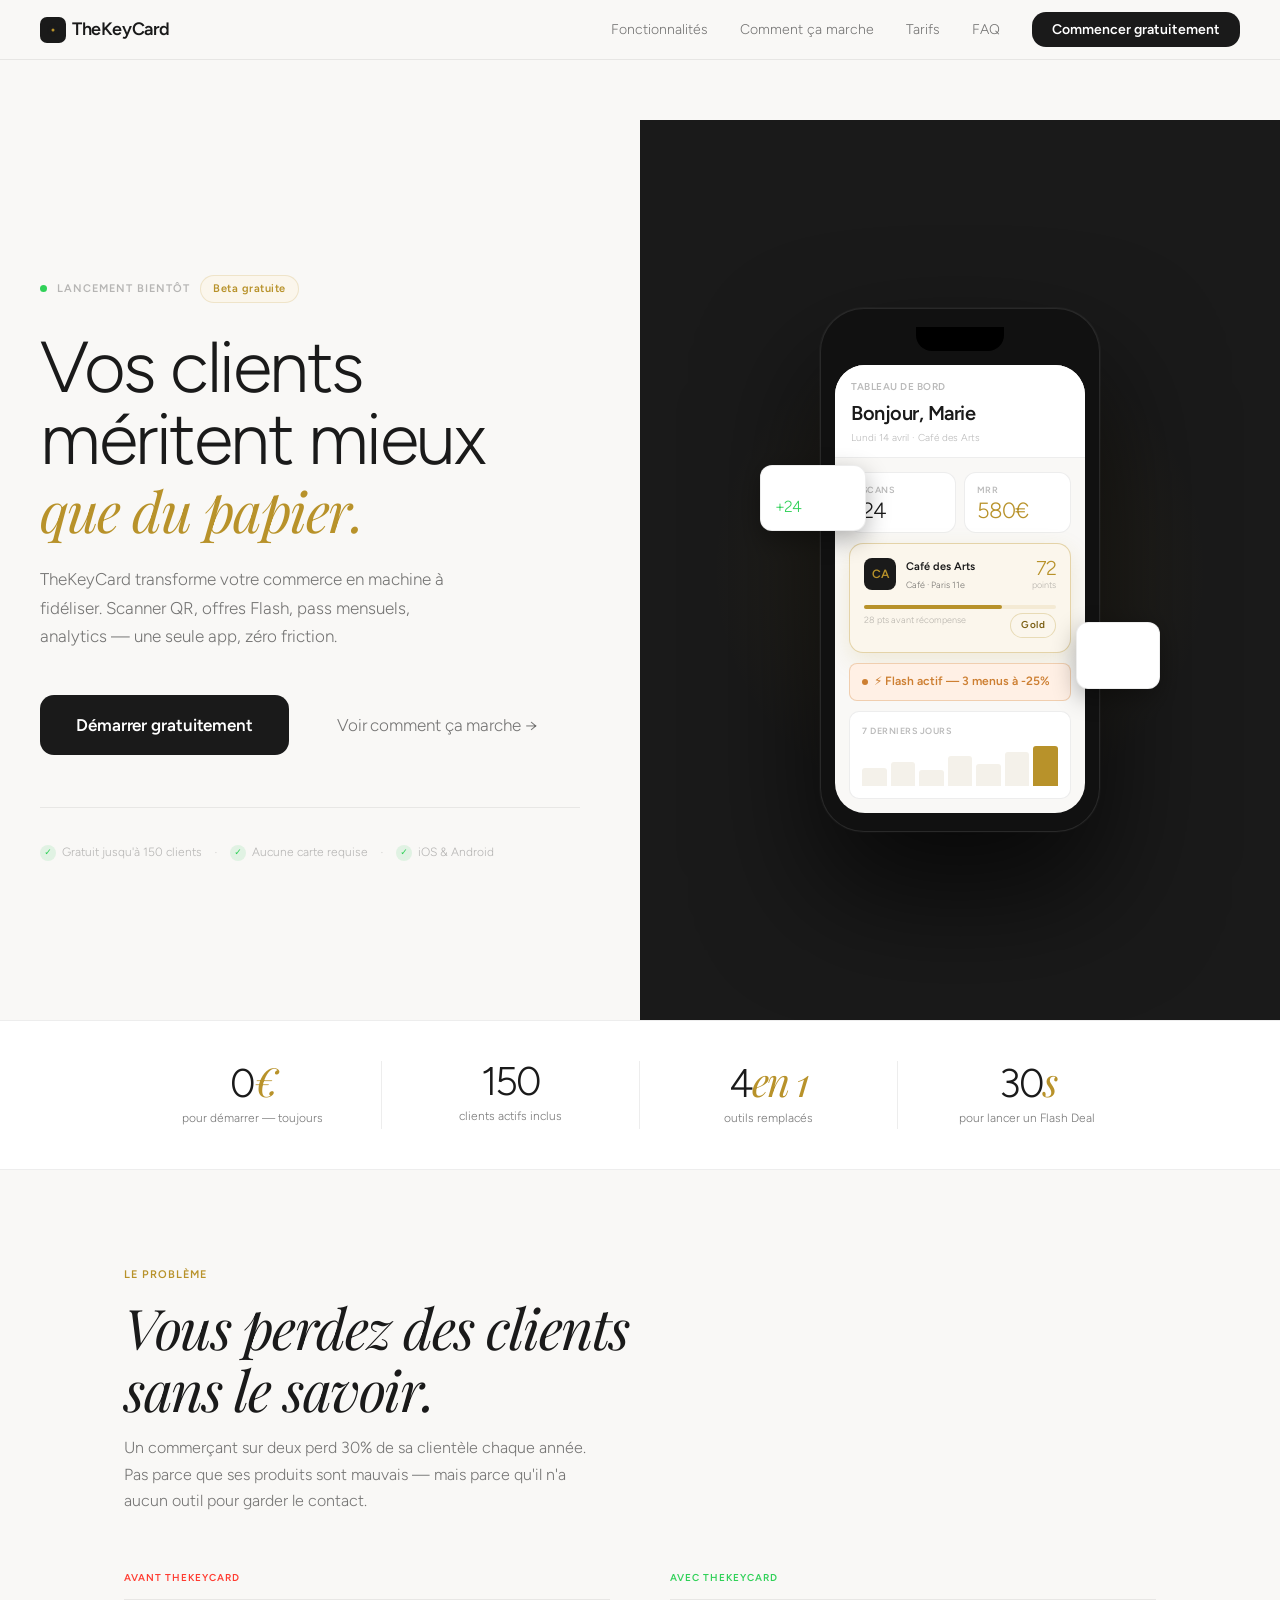
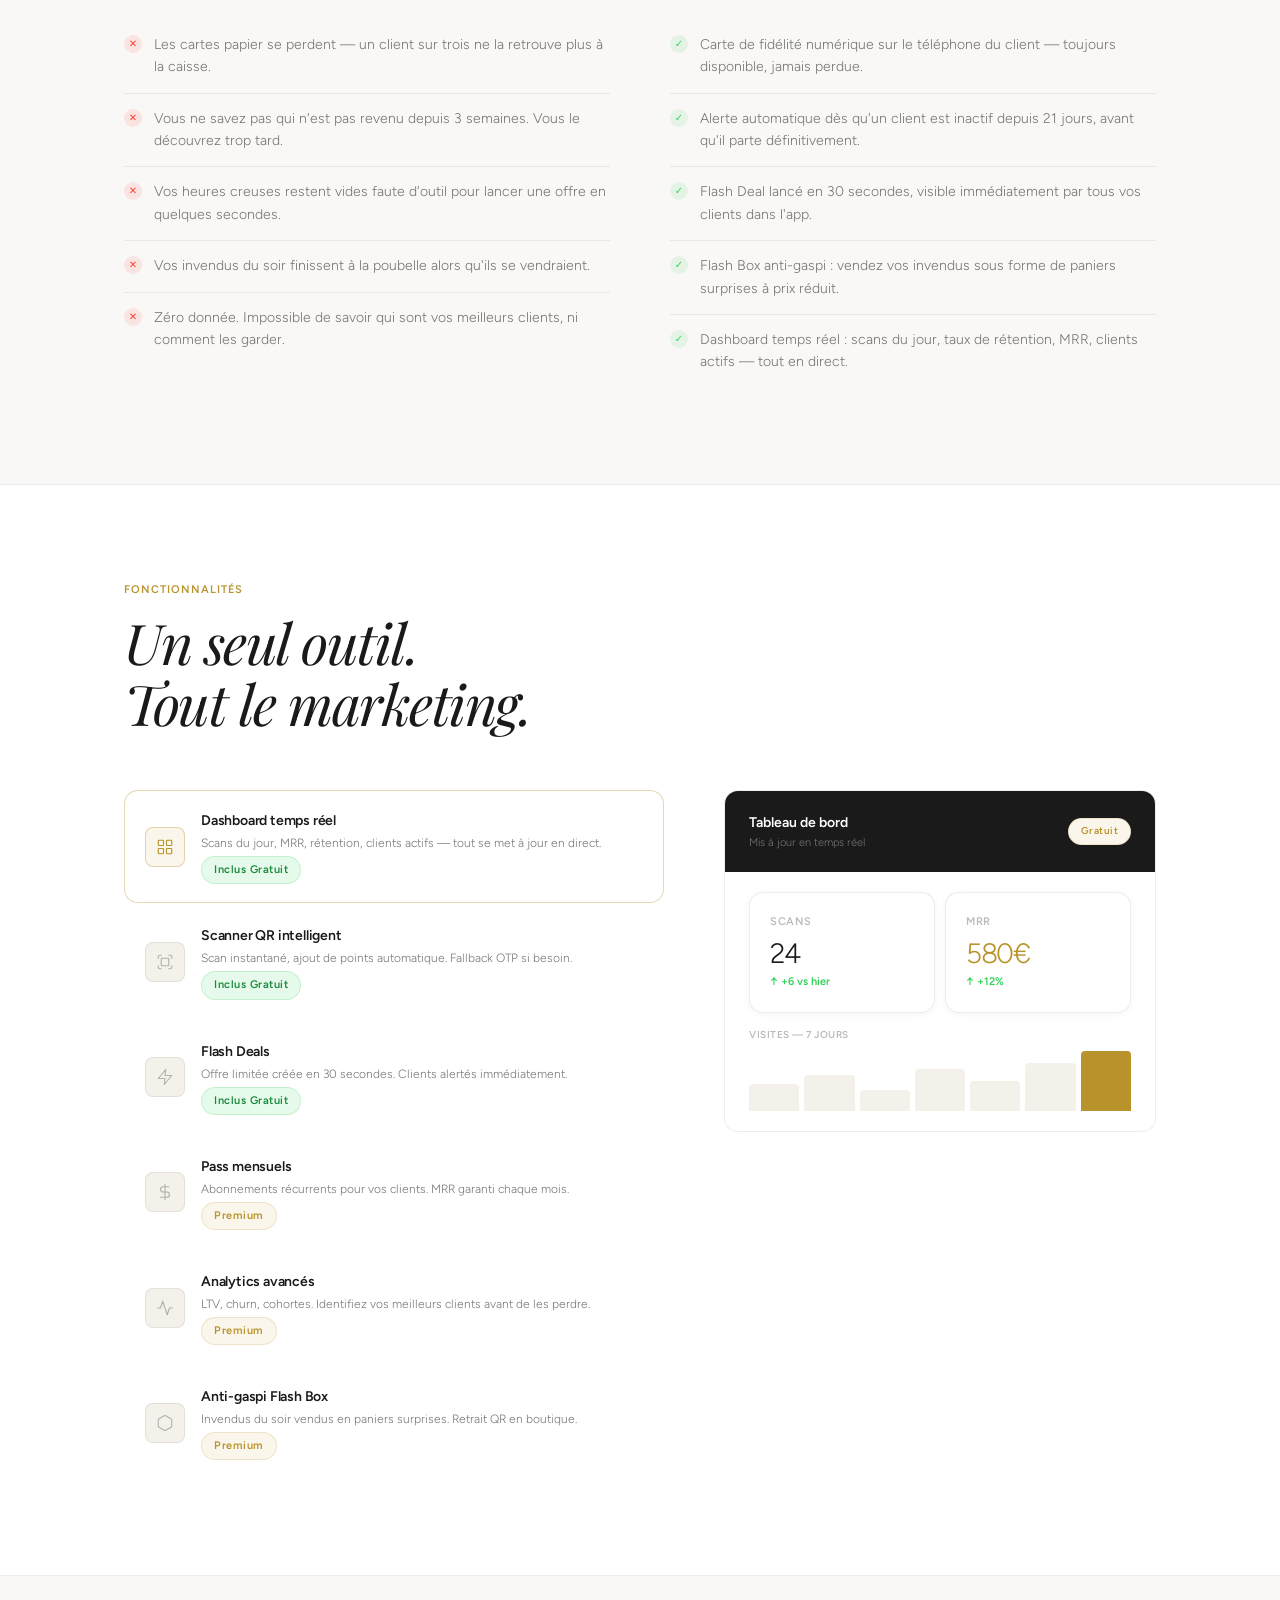
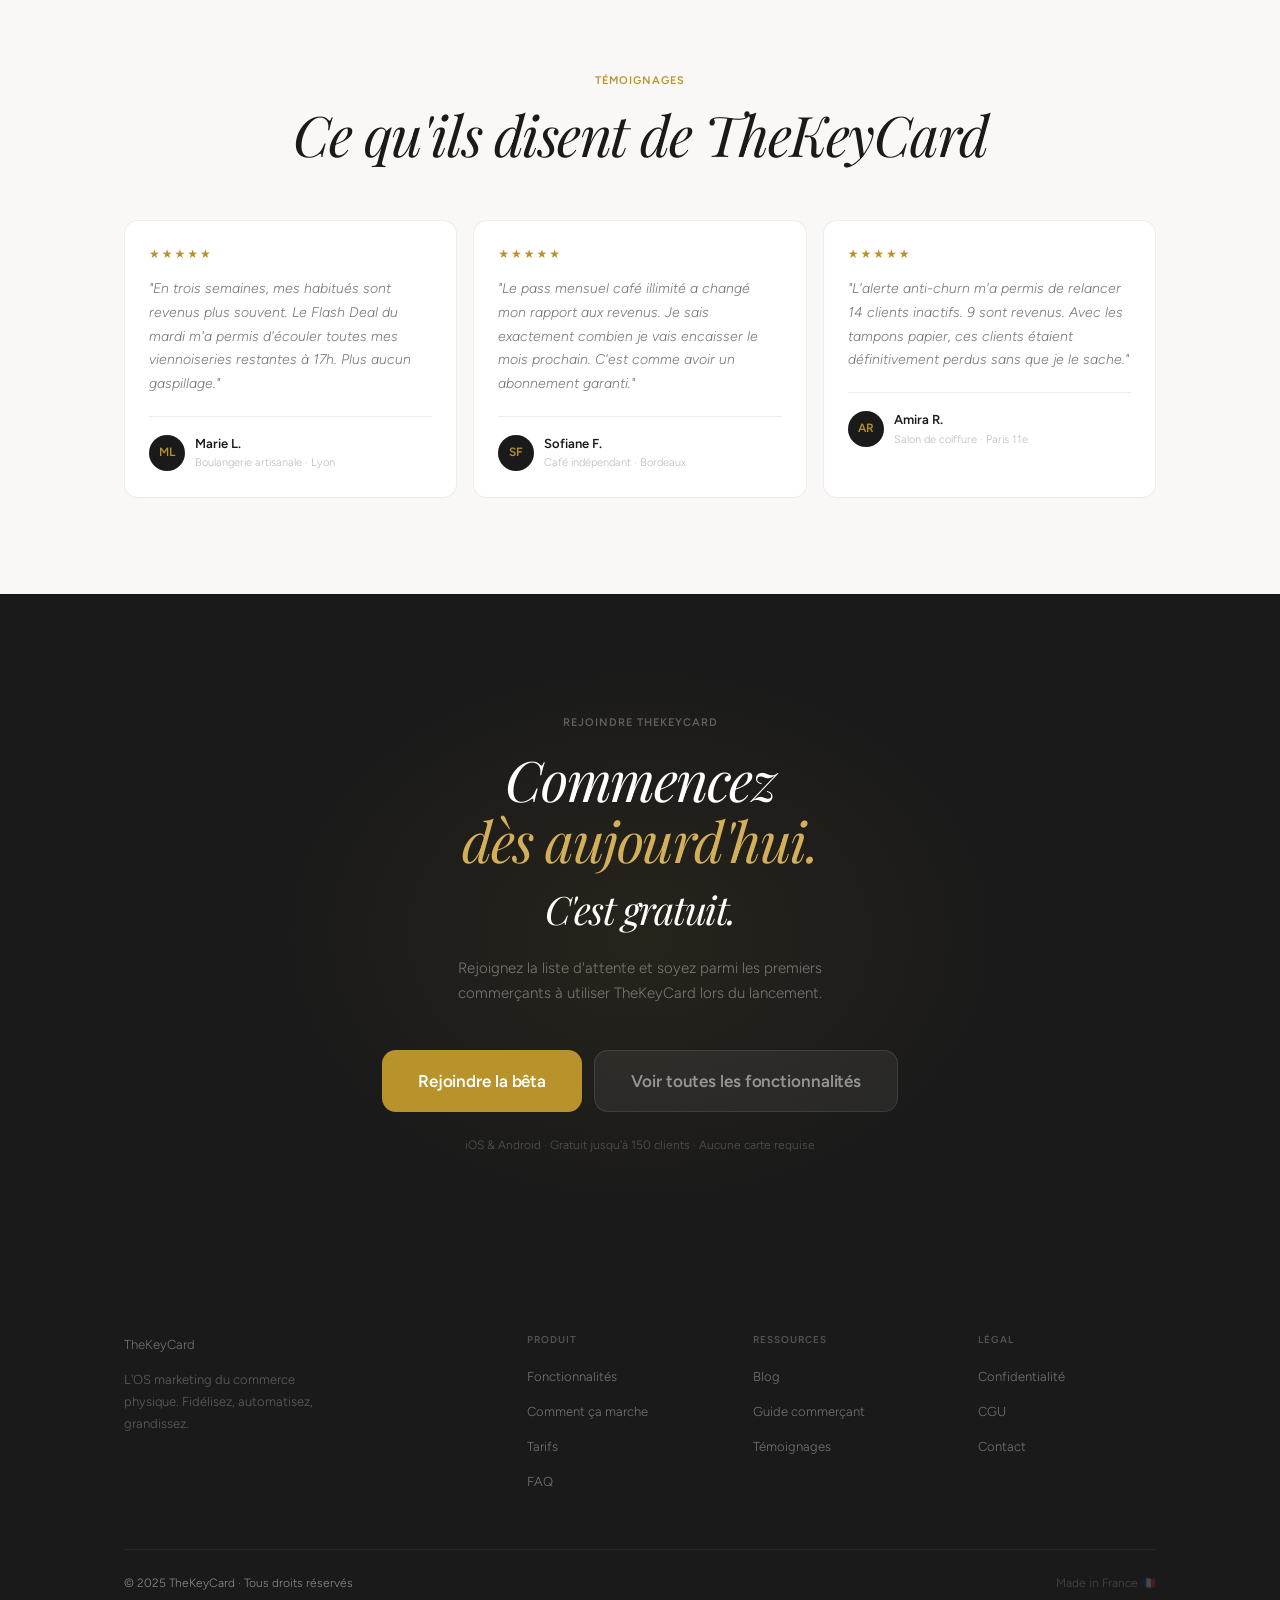
==== index.html @ 955a281e "Add files via upload" ====
<!DOCTYPE html>
<html lang="fr">
<head>
<meta charset="UTF-8">
<meta name="viewport" content="width=device-width, initial-scale=1.0">
<title>TheKeyCard — L'OS marketing du commerce physique</title>
<meta name="description" content="TheKeyCard remplace vos cartes tampons, vos SMS groupés et vos tableurs client par une seule app. Fidélité numérique, Flash Deals, pass mensuels, analytics temps réel. Gratuit jusqu'à 150 clients.">
<link rel="canonical" href="https://thekeycard.app/">
<meta property="og:title" content="TheKeyCard — L'OS marketing du commerce physique">
<meta property="og:description" content="Scanner QR, Flash Deals, pass mensuels et analytics. La plateforme tout-en-un pour fidéliser vos clients locaux.">
<meta property="og:type" content="website">
<meta property="og:url" content="https://thekeycard.app/">
<meta property="og:locale" content="fr_FR">
<meta name="twitter:card" content="summary_large_image">
<meta name="twitter:title" content="TheKeyCard — Fidélisation pour commerçants">

<script type="application/ld+json">
{
  "@context": "https://schema.org",
  "@graph": [
    {
      "@type": "SoftwareApplication",
      "name": "TheKeyCard",
      "applicationCategory": "BusinessApplication",
      "operatingSystem": "iOS, Android",
      "description": "Application de fidélité numérique tout-en-un pour commerçants. Remplace les cartes tampons papier par un système QR code avec dashboard analytics, Flash Deals, pass mensuels abonnements et anti-gaspi.",
      "offers": [
        {
          "@type": "Offer",
          "name": "Plan Gratuit",
          "price": "0",
          "priceCurrency": "EUR",
          "description": "Scanner QR, dashboard KPI, Flash Deals et récompenses — jusqu'à 150 clients actifs"
        },
        {
          "@type": "Offer",
          "name": "Plan Premium",
          "price": "59",
          "priceCurrency": "EUR",
          "priceSpecification": {
            "@type": "UnitPriceSpecification",
            "billingDuration": "P1M"
          },
          "description": "Clients illimités, analytics avancés LTV churn cohortes, Flash Box anti-gaspi, parrainage traçable, priorité Découvrir"
        }
      ]
    },
    {
      "@type": "Organization",
      "name": "TheKeyCard",
      "url": "https://thekeycard.app",
      "description": "Plateforme de fidélisation et marketing automation pour commerces physiques indépendants"
    }
  ]
}
</script>

<link rel="stylesheet" href="style.css">
<style>
/* ── PAGE HERO ── */
.hero-index {
  padding-top: 120px;
  padding-bottom: 0;
  min-height: 100vh;
  display: grid;
  grid-template-columns: 1fr 1fr;
  gap: 0;
  align-items: center;
  overflow: hidden;
}

.hero-left {
  padding: 80px 60px 80px 40px;
}

.hero-right {
  background: var(--ink);
  min-height: 100vh;
  display: flex;
  align-items: center;
  justify-content: center;
  padding: 80px 40px;
  position: relative;
  overflow: hidden;
}

.hero-right::before {
  content: '';
  position: absolute;
  top: 50%; left: 50%;
  transform: translate(-50%, -50%);
  width: 500px; height: 500px;
  background: radial-gradient(circle, rgba(184,146,42,0.12) 0%, transparent 70%);
  pointer-events: none;
}

.hero-eyebrow {
  display: flex;
  align-items: center;
  gap: 10px;
  margin-bottom: 28px;
}

.hero-eyebrow-dot {
  width: 7px; height: 7px;
  background: var(--green);
  border-radius: 50%;
  animation: pulse 2s ease infinite;
}

.hero-h1 {
  margin-bottom: 24px;
}

.hero-sub {
  font-size: 17px;
  font-weight: 300;
  color: var(--text-2);
  line-height: 1.7;
  max-width: 440px;
  margin-bottom: 44px;
}

.hero-actions {
  display: flex;
  align-items: center;
  gap: 12px;
  flex-wrap: wrap;
  margin-bottom: 52px;
}

.hero-trust {
  display: flex;
  align-items: center;
  gap: 12px;
  padding-top: 32px;
  border-top: 1px solid var(--border);
}

.trust-item {
  display: flex;
  align-items: center;
  gap: 6px;
  font-size: 12px;
  font-weight: 300;
  color: var(--text-3);
}

.trust-check {
  width: 16px; height: 16px;
  border-radius: 50%;
  background: rgba(48,209,88,0.12);
  display: flex; align-items: center; justify-content: center;
  font-size: 9px;
  color: var(--green);
  flex-shrink: 0;
}

/* ── APP MOCKUP (hero right) ── */
.app-mockup {
  width: 280px;
  position: relative;
  z-index: 1;
}

.phone-shell {
  background: #111;
  border-radius: 44px;
  border: 1.5px solid rgba(255,255,255,0.1);
  padding: 18px 14px;
  box-shadow: 0 60px 120px rgba(0,0,0,0.7), 0 0 0 1px rgba(255,255,255,0.04);
}

.phone-notch {
  width: 88px; height: 24px;
  background: #000;
  border-radius: 0 0 16px 16px;
  margin: 0 auto 14px;
}

.phone-screen {
  background: var(--bg);
  border-radius: 30px;
  overflow: hidden;
  min-height: 420px;
}

.phone-header {
  background: var(--surface);
  padding: 14px 16px 10px;
  border-bottom: 1px solid var(--border);
}

.phone-header-label {
  font-size: 10px;
  font-weight: 600;
  letter-spacing: 0.5px;
  color: var(--text-3);
  text-transform: uppercase;
  margin-bottom: 2px;
}

.phone-header-title {
  font-size: 20px;
  font-weight: 600;
  letter-spacing: -0.5px;
  color: var(--text-1);
}

.phone-header-sub {
  font-size: 10px;
  font-weight: 300;
  color: var(--text-3);
}

.phone-body {
  padding: 14px;
  display: flex;
  flex-direction: column;
  gap: 10px;
}

.phone-kpi-row {
  display: grid;
  grid-template-columns: 1fr 1fr;
  gap: 8px;
}

.phone-kpi {
  background: var(--surface);
  border-radius: 12px;
  padding: 10px 12px;
  border: 1px solid var(--border);
}

.phone-kpi-lbl {
  font-size: 9px;
  font-weight: 600;
  color: var(--text-3);
  text-transform: uppercase;
  letter-spacing: 0.4px;
  margin-bottom: 3px;
}

.phone-kpi-val {
  font-size: 22px;
  font-weight: 300;
  letter-spacing: -1px;
  color: var(--text-1);
  line-height: 1;
}
.phone-kpi-val.gold { color: var(--gold); }

.phone-loyalty-card {
  background: var(--gold-bg);
  border: 1px solid var(--border-gold-s);
  border-radius: 14px;
  padding: 14px;
  box-shadow: 0 8px 24px rgba(184,146,42,0.15);
}

.plc-top {
  display: flex;
  align-items: flex-start;
  justify-content: space-between;
  margin-bottom: 12px;
}

.plc-logo {
  width: 32px; height: 32px;
  background: var(--ink);
  border-radius: 8px;
  display: flex;
  align-items: center;
  justify-content: center;
  font-size: 12px;
  font-weight: 600;
  color: var(--gold);
}

.plc-name {
  font-size: 11px;
  font-weight: 600;
  color: var(--text-1);
  margin-bottom: 1px;
}

.plc-cat {
  font-size: 9px;
  font-weight: 300;
  color: var(--text-2);
}

.plc-pts {
  text-align: right;
}
.plc-pts-val {
  font-size: 20px;
  font-weight: 300;
  letter-spacing: -1px;
  color: var(--gold);
  line-height: 1;
}
.plc-pts-lbl { font-size: 9px; color: var(--text-3); }

.plc-bar { margin: 8px 0 4px; }
.plc-prog-track { height: 4px; background: rgba(184,146,42,0.12); border-radius: 100px; }
.plc-prog-fill { height: 100%; width: 72%; background: var(--gold); border-radius: 100px; }

.plc-footer {
  display: flex;
  justify-content: space-between;
  font-size: 9px;
  font-weight: 300;
  color: var(--text-3);
}

/* floating badges */
.floating-badge {
  position: absolute;
  background: var(--surface);
  border: 1px solid var(--border);
  border-radius: 12px;
  padding: 10px 14px;
  box-shadow: 0 8px 24px rgba(0,0,0,0.3);
  animation: float 4s ease infinite;
}

@keyframes float {
  0%, 100% { transform: translateY(0); }
  50% { transform: translateY(-8px); }
}

.floating-badge.left {
  left: -60px; top: 30%;
  animation-delay: 0.5s;
}

.floating-badge.right {
  right: -60px; top: 60%;
  animation-delay: 1s;
}

.fb-label { font-size: 9px; font-weight: 600; color: rgba(255,255,255,0.4); letter-spacing: 0.4px; text-transform: uppercase; margin-bottom: 3px; }
.fb-value { font-size: 16px; font-weight: 300; letter-spacing: -0.8px; color: #fff; }
.fb-value.green { color: var(--green); }

/* ── STATS ROW ── */
.stats-row {
  background: var(--surface);
  border-top: 1px solid var(--border);
  border-bottom: 1px solid var(--border);
  padding: 40px 0;
}

.stats-inner {
  display: grid;
  grid-template-columns: repeat(4, 1fr);
  gap: 0;
}

.stat-item {
  text-align: center;
  padding: 0 20px;
  border-right: 1px solid var(--border);
}
.stat-item:last-child { border-right: none; }

.stat-val {
  font-size: 40px;
  font-weight: 300;
  letter-spacing: -2px;
  line-height: 1;
  color: var(--text-1);
  margin-bottom: 6px;
}
.stat-val span { font-family: var(--font-serif); font-style: italic; color: var(--gold); }
.stat-lbl { font-size: 12px; font-weight: 300; color: var(--text-2); }

/* ── PROBLÈME ── */
.problem-grid {
  display: grid;
  grid-template-columns: 1fr 1fr;
  gap: 60px;
  align-items: start;
}

.problem-col-label {
  font-size: 10px;
  font-weight: 600;
  letter-spacing: 1px;
  text-transform: uppercase;
  margin-bottom: 20px;
  padding-bottom: 12px;
  border-bottom: 1px solid var(--border);
}
.problem-col-label.bad { color: var(--red); }
.problem-col-label.good { color: var(--green); }

.check-list { list-style: none; display: flex; flex-direction: column; gap: 0; }
.check-list li {
  padding: 14px 0;
  border-bottom: 1px solid var(--border);
  font-size: 14px;
  font-weight: 300;
  color: var(--text-2);
  display: flex;
  align-items: flex-start;
  gap: 12px;
  line-height: 1.6;
}
.check-list li:last-child { border-bottom: none; }

.check-icon {
  flex-shrink: 0;
  width: 18px; height: 18px;
  border-radius: 50%;
  display: flex;
  align-items: center;
  justify-content: center;
  font-size: 10px;
  margin-top: 1px;
}
.check-icon.bad { background: rgba(255,59,48,0.10); color: var(--red); }
.check-icon.good { background: rgba(48,209,88,0.10); color: var(--green); }

/* ── FEATURES HUB ── */
.features-hub {
  display: grid;
  grid-template-columns: 5fr 4fr;
  gap: 60px;
  align-items: start;
}

.feature-tabs {
  display: flex;
  flex-direction: column;
  gap: 2px;
}

.feature-tab {
  display: flex;
  align-items: center;
  gap: 16px;
  padding: 18px 20px;
  border-radius: var(--r-md);
  cursor: pointer;
  transition: background 0.2s;
  border: 1px solid transparent;
  background: transparent;
  text-align: left;
  width: 100%;
}

.feature-tab:hover { background: var(--surface); border-color: var(--border); }
.feature-tab.active {
  background: var(--surface);
  border-color: var(--border-gold-s);
}

.ft-icon {
  width: 40px; height: 40px;
  border-radius: var(--r-sm);
  background: var(--bg-warm);
  border: 1px solid var(--border);
  display: flex; align-items: center; justify-content: center;
  flex-shrink: 0;
  transition: background 0.2s, border-color 0.2s;
}

.feature-tab.active .ft-icon {
  background: var(--gold-bg);
  border-color: var(--border-gold-s);
}

.ft-icon svg { width: 18px; height: 18px; stroke: var(--text-3); fill: none; stroke-width: 1.5; stroke-linecap: round; stroke-linejoin: round; }
.feature-tab.active .ft-icon svg { stroke: var(--gold); }

.ft-text h3 { font-size: 14px; font-weight: 600; color: var(--text-1); margin-bottom: 2px; letter-spacing: -0.2px; }
.ft-text p { font-size: 12px; font-weight: 300; color: var(--text-2); line-height: 1.5; }
.ft-tag { margin-top: 4px; }

.feature-preview {
  position: sticky;
  top: 100px;
}

.preview-card {
  background: var(--surface);
  border: 1px solid var(--border);
  border-radius: var(--r-md);
  overflow: hidden;
  display: none;
}
.preview-card.active { display: block; }

.preview-header {
  background: var(--ink);
  padding: 20px 24px;
  display: flex;
  align-items: center;
  justify-content: space-between;
}

.preview-title { font-size: 14px; font-weight: 600; color: #fff; }
.preview-sub { font-size: 11px; font-weight: 300; color: rgba(255,255,255,0.4); }

.preview-body { padding: 20px 24px; }

/* ── TESTIMONIALS ── */
.testi-grid {
  display: grid;
  grid-template-columns: repeat(3, 1fr);
  gap: 16px;
}

.testi-card {
  background: var(--surface);
  border: 1px solid var(--border);
  border-radius: var(--r-md);
  padding: 24px;
}

.testi-stars {
  font-size: 12px;
  letter-spacing: 2px;
  color: var(--gold);
  margin-bottom: 12px;
}

.testi-text {
  font-size: 14px;
  font-weight: 300;
  color: var(--text-2);
  line-height: 1.7;
  margin-bottom: 20px;
  font-style: italic;
}

.testi-author {
  display: flex;
  align-items: center;
  gap: 10px;
  padding-top: 16px;
  border-top: 1px solid var(--border);
}

.testi-avatar {
  width: 36px; height: 36px;
  border-radius: 50%;
  background: var(--ink);
  display: flex; align-items: center; justify-content: center;
  font-size: 12px; font-weight: 600; color: var(--gold);
  flex-shrink: 0;
}

.testi-name { font-size: 13px; font-weight: 600; color: var(--text-1); }
.testi-role { font-size: 11px; font-weight: 300; color: var(--text-3); }

/* ── CTA SECTION ── */
.cta-section {
  background: var(--ink);
  padding: 120px 0;
  text-align: center;
  position: relative;
  overflow: hidden;
}

.cta-section::before {
  content: '';
  position: absolute;
  top: 50%; left: 50%;
  transform: translate(-50%, -50%);
  width: 800px; height: 600px;
  background: radial-gradient(ellipse, rgba(184,146,42,0.08) 0%, transparent 65%);
  pointer-events: none;
}

.cta-section .t-serif-display { color: #fff; }
.cta-section .t-serif-display em { color: var(--gold-lt); }
.cta-section .t-body { color: rgba(255,255,255,0.45); }

@media (max-width: 900px) {
  .hero-index { grid-template-columns: 1fr; }
  .hero-right { min-height: 400px; padding: 48px 24px; }
  .hero-left { padding: 48px 24px 32px; }
  .problem-grid { grid-template-columns: 1fr; gap: 40px; }
  .features-hub { grid-template-columns: 1fr; }
  .feature-preview { position: static; }
  .testi-grid { grid-template-columns: 1fr; }
  .stats-inner { grid-template-columns: 1fr 1fr; }
  .stat-item:nth-child(2) { border-right: none; }
  .floating-badge { display: none; }
}
</style>
</head>
<body>

<!-- NAV -->
<nav class="nav">
  <a href="index.html" class="nav-logo">
    <div class="nav-logo-mark">
      <svg viewBox="0 0 14 14"><path d="M7 1L2 4.5v5L7 13l5-3.5v-5z" fill="none" stroke="currentColor" stroke-width="1.5" stroke-linejoin="round"/><circle cx="7" cy="7" r="1.5" fill="currentColor" style="fill:#B8922A"/></svg>
    </div>
    TheKeyCard
  </a>
  <ul class="nav-links" id="navLinks">
    <li><a href="fonctionnalites.html">Fonctionnalités</a></li>
    <li><a href="comment-ca-marche.html">Comment ça marche</a></li>
    <li><a href="tarifs.html">Tarifs</a></li>
    <li><a href="faq.html">FAQ</a></li>
    <li><a href="tarifs.html" class="nav-cta">Commencer gratuitement</a></li>
  </ul>
  <button class="nav-mobile-toggle" onclick="document.getElementById('navLinks').classList.toggle('open')">
    <svg width="22" height="22" viewBox="0 0 22 22" fill="none" stroke="currentColor" stroke-width="1.5" stroke-linecap="round">
      <line x1="3" y1="6" x2="19" y2="6"/><line x1="3" y1="11" x2="19" y2="11"/><line x1="3" y1="16" x2="19" y2="16"/>
    </svg>
  </button>
</nav>

<!-- HERO -->
<div class="hero-index">
  <div class="hero-left">
    <div class="hero-eyebrow reveal">
      <span class="hero-eyebrow-dot"></span>
      <span class="t-label color-text3">Lancement bientôt</span>
      <span class="chip chip-gold">Beta gratuite</span>
    </div>

    <div class="hero-h1 reveal reveal-d1">
      <p class="t-display" style="font-weight:300; letter-spacing:-2.5px; line-height:1.0;">
        Vos clients<br>méritent mieux<br>
      </p>
      <p class="t-display t-serif-display" style="color:var(--gold); margin-top:4px;">
        que du papier.
      </p>
    </div>

    <p class="hero-sub reveal reveal-d2">
      TheKeyCard transforme votre commerce en machine à fidéliser. Scanner QR, offres Flash, pass mensuels, analytics — une seule app, zéro friction.
    </p>

    <div class="hero-actions reveal reveal-d3">
      <a href="tarifs.html" class="btn btn-ink btn-lg">Démarrer gratuitement</a>
      <a href="comment-ca-marche.html" class="btn btn-ghost btn-lg">Voir comment ça marche →</a>
    </div>

    <div class="hero-trust reveal reveal-d4">
      <div class="trust-item">
        <span class="trust-check">✓</span>
        Gratuit jusqu'à 150 clients
      </div>
      <span style="color:var(--border-md);">·</span>
      <div class="trust-item">
        <span class="trust-check">✓</span>
        Aucune carte requise
      </div>
      <span style="color:var(--border-md);">·</span>
      <div class="trust-item">
        <span class="trust-check">✓</span>
        iOS &amp; Android
      </div>
    </div>
  </div>

  <div class="hero-right">
    <div class="app-mockup reveal">
      <!-- Floating badges -->
      <div class="floating-badge left">
        <div class="fb-label">Clients actifs</div>
        <div class="fb-value green">+24 <span style="font-size:11px;color:rgba(255,255,255,0.35);">ce mois</span></div>
      </div>
      <div class="floating-badge right">
        <div class="fb-label">Rétention</div>
        <div class="fb-value">68<span style="font-size:14px;color:rgba(255,255,255,0.4);">%</span></div>
      </div>

      <div class="phone-shell">
        <div class="phone-notch"></div>
        <div class="phone-screen">
          <div class="phone-header">
            <div class="phone-header-label">Tableau de bord</div>
            <div class="phone-header-title">Bonjour, Marie</div>
            <div class="phone-header-sub">Lundi 14 avril · Café des Arts</div>
          </div>
          <div class="phone-body">
            <div class="phone-kpi-row">
              <div class="phone-kpi">
                <div class="phone-kpi-lbl">Scans</div>
                <div class="phone-kpi-val">24</div>
              </div>
              <div class="phone-kpi">
                <div class="phone-kpi-lbl">MRR</div>
                <div class="phone-kpi-val gold">580€</div>
              </div>
            </div>

            <div class="phone-loyalty-card">
              <div class="plc-top">
                <div>
                  <div class="plc-logo">CA</div>
                </div>
                <div style="flex:1;padding:0 10px;">
                  <div class="plc-name">Café des Arts</div>
                  <div class="plc-cat">Café · Paris 11e</div>
                </div>
                <div class="plc-pts">
                  <div class="plc-pts-val">72</div>
                  <div class="plc-pts-lbl">points</div>
                </div>
              </div>
              <div class="plc-bar">
                <div class="plc-prog-track">
                  <div class="plc-prog-fill"></div>
                </div>
              </div>
              <div class="plc-footer">
                <span>28 pts avant récompense</span>
                <span class="tier-badge tier-gold">Gold</span>
              </div>
            </div>

            <div class="flash-pill">
              <div class="flash-dot"></div>
              ⚡ Flash actif — 3 menus à -25%
            </div>

            <!-- mini bar chart -->
            <div style="background:var(--surface);border-radius:10px;padding:12px;border:1px solid var(--border);">
              <div style="font-size:9px;font-weight:600;color:var(--text-3);text-transform:uppercase;letter-spacing:0.5px;margin-bottom:8px;">7 derniers jours</div>
              <div style="display:flex;align-items:flex-end;gap:4px;height:40px;">
                <div style="flex:1;background:var(--bg-warm);border-radius:3px 3px 0 0;height:45%;"></div>
                <div style="flex:1;background:var(--bg-warm);border-radius:3px 3px 0 0;height:60%;"></div>
                <div style="flex:1;background:var(--bg-warm);border-radius:3px 3px 0 0;height:40%;"></div>
                <div style="flex:1;background:var(--bg-warm);border-radius:3px 3px 0 0;height:75%;"></div>
                <div style="flex:1;background:var(--bg-warm);border-radius:3px 3px 0 0;height:55%;"></div>
                <div style="flex:1;background:var(--bg-warm);border-radius:3px 3px 0 0;height:85%;"></div>
                <div style="flex:1;background:var(--gold);border-radius:3px 3px 0 0;height:100%;"></div>
              </div>
            </div>
          </div>
        </div>
      </div>
    </div>
  </div>
</div>

<!-- STATS -->
<div class="stats-row">
  <div class="container">
    <div class="stats-inner">
      <div class="stat-item reveal">
        <div class="stat-val">0<span>€</span></div>
        <div class="stat-lbl">pour démarrer — toujours</div>
      </div>
      <div class="stat-item reveal reveal-d1">
        <div class="stat-val">150</div>
        <div class="stat-lbl">clients actifs inclus</div>
      </div>
      <div class="stat-item reveal reveal-d2">
        <div class="stat-val">4<span>en 1</span></div>
        <div class="stat-lbl">outils remplacés</div>
      </div>
      <div class="stat-item reveal reveal-d3">
        <div class="stat-val">30<span>s</span></div>
        <div class="stat-lbl">pour lancer un Flash Deal</div>
      </div>
    </div>
  </div>
</div>

<!-- PROBLÈME -->
<section>
  <div class="container">
    <div class="section-header reveal">
      <span class="t-label">Le problème</span>
      <h2 class="t-serif-display" style="margin-top:4px;">
        Vous perdez des clients<br>sans le <em>savoir.</em>
      </h2>
      <p class="t-body color-text2" style="margin-top:16px; max-width:480px; font-size:16px;">
        Un commerçant sur deux perd 30% de sa clientèle chaque année. Pas parce que ses produits sont mauvais — mais parce qu'il n'a aucun outil pour garder le contact.
      </p>
    </div>

    <div class="problem-grid reveal reveal-d1">
      <div>
        <p class="problem-col-label bad">Avant TheKeyCard</p>
        <ul class="check-list">
          <li>
            <span class="check-icon bad">✕</span>
            Les cartes papier se perdent — un client sur trois ne la retrouve plus à la caisse.
          </li>
          <li>
            <span class="check-icon bad">✕</span>
            Vous ne savez pas qui n'est pas revenu depuis 3 semaines. Vous le découvrez trop tard.
          </li>
          <li>
            <span class="check-icon bad">✕</span>
            Vos heures creuses restent vides faute d'outil pour lancer une offre en quelques secondes.
          </li>
          <li>
            <span class="check-icon bad">✕</span>
            Vos invendus du soir finissent à la poubelle alors qu'ils se vendraient.
          </li>
          <li>
            <span class="check-icon bad">✕</span>
            Zéro donnée. Impossible de savoir qui sont vos meilleurs clients, ni comment les garder.
          </li>
        </ul>
      </div>
      <div>
        <p class="problem-col-label good">Avec TheKeyCard</p>
        <ul class="check-list">
          <li>
            <span class="check-icon good">✓</span>
            Carte de fidélité numérique sur le téléphone du client — toujours disponible, jamais perdue.
          </li>
          <li>
            <span class="check-icon good">✓</span>
            Alerte automatique dès qu'un client est inactif depuis 21 jours, avant qu'il parte définitivement.
          </li>
          <li>
            <span class="check-icon good">✓</span>
            Flash Deal lancé en 30 secondes, visible immédiatement par tous vos clients dans l'app.
          </li>
          <li>
            <span class="check-icon good">✓</span>
            Flash Box anti-gaspi : vendez vos invendus sous forme de paniers surprises à prix réduit.
          </li>
          <li>
            <span class="check-icon good">✓</span>
            Dashboard temps réel : scans du jour, taux de rétention, MRR, clients actifs — tout en direct.
          </li>
        </ul>
      </div>
    </div>
  </div>
</section>

<!-- FEATURES -->
<section style="background:var(--surface); border-top:1px solid var(--border); border-bottom:1px solid var(--border);">
  <div class="container">
    <div class="section-header reveal">
      <span class="t-label">Fonctionnalités</span>
      <h2 class="t-serif-display" style="margin-top:4px;">
        Un seul outil.<br><em>Tout le marketing.</em>
      </h2>
    </div>

    <div class="features-hub">
      <div class="feature-tabs" id="featureTabs">

        <div class="feature-tab active" onclick="switchTab(0)">
          <div class="ft-icon">
            <svg viewBox="0 0 24 24"><rect x="3" y="3" width="7" height="7" rx="1"/><rect x="14" y="3" width="7" height="7" rx="1"/><rect x="3" y="14" width="7" height="7" rx="1"/><rect x="14" y="14" width="7" height="7" rx="1"/></svg>
          </div>
          <div class="ft-text">
            <h3>Dashboard temps réel</h3>
            <p>Scans du jour, MRR, rétention, clients actifs — tout se met à jour en direct.</p>
            <span class="ft-tag chip chip-green">Inclus Gratuit</span>
          </div>
        </div>

        <div class="feature-tab" onclick="switchTab(1)">
          <div class="ft-icon">
            <svg viewBox="0 0 24 24"><path d="M3 7V5a2 2 0 0 1 2-2h2M17 3h2a2 2 0 0 1 2 2v2M21 17v2a2 2 0 0 1-2 2h-2M7 21H5a2 2 0 0 1-2-2v-2"/><rect x="7" y="7" width="10" height="10" rx="1"/></svg>
          </div>
          <div class="ft-text">
            <h3>Scanner QR intelligent</h3>
            <p>Scan instantané, ajout de points automatique. Fallback OTP si besoin.</p>
            <span class="ft-tag chip chip-green">Inclus Gratuit</span>
          </div>
        </div>

        <div class="feature-tab" onclick="switchTab(2)">
          <div class="ft-icon">
            <svg viewBox="0 0 24 24"><polygon points="13 2 3 14 12 14 11 22 21 10 12 10 13 2"/></svg>
          </div>
          <div class="ft-text">
            <h3>Flash Deals</h3>
            <p>Offre limitée créée en 30 secondes. Clients alertés immédiatement.</p>
            <span class="ft-tag chip chip-green">Inclus Gratuit</span>
          </div>
        </div>

        <div class="feature-tab" onclick="switchTab(3)">
          <div class="ft-icon">
            <svg viewBox="0 0 24 24"><path d="M12 2v20M17 5H9.5a3.5 3.5 0 0 0 0 7h5a3.5 3.5 0 0 1 0 7H6"/></svg>
          </div>
          <div class="ft-text">
            <h3>Pass mensuels</h3>
            <p>Abonnements récurrents pour vos clients. MRR garanti chaque mois.</p>
            <span class="ft-tag chip chip-gold">Premium</span>
          </div>
        </div>

        <div class="feature-tab" onclick="switchTab(4)">
          <div class="ft-icon">
            <svg viewBox="0 0 24 24"><path d="M22 12h-4l-3 9L9 3l-3 9H2"/></svg>
          </div>
          <div class="ft-text">
            <h3>Analytics avancés</h3>
            <p>LTV, churn, cohortes. Identifiez vos meilleurs clients avant de les perdre.</p>
            <span class="ft-tag chip chip-gold">Premium</span>
          </div>
        </div>

        <div class="feature-tab" onclick="switchTab(5)">
          <div class="ft-icon">
            <svg viewBox="0 0 24 24"><path d="M21 16V8a2 2 0 0 0-1-1.73l-7-4a2 2 0 0 0-2 0l-7 4A2 2 0 0 0 3 8v8a2 2 0 0 0 1 1.73l7 4a2 2 0 0 0 2 0l7-4A2 2 0 0 0 21 16z"/></svg>
          </div>
          <div class="ft-text">
            <h3>Anti-gaspi Flash Box</h3>
            <p>Invendus du soir vendus en paniers surprises. Retrait QR en boutique.</p>
            <span class="ft-tag chip chip-gold">Premium</span>
          </div>
        </div>

      </div>

      <div class="feature-preview" id="featurePreviews">

        <div class="preview-card active" id="prev0">
          <div class="preview-header">
            <div>
              <div class="preview-title">Tableau de bord</div>
              <div class="preview-sub">Mis à jour en temps réel</div>
            </div>
            <span class="chip chip-gold" style="font-size:10px;">Gratuit</span>
          </div>
          <div class="preview-body">
            <div style="display:grid;grid-template-columns:1fr 1fr;gap:10px;margin-bottom:14px;">
              <div class="kpi-widget">
                <div class="kpi-label">Scans</div>
                <div class="kpi-value" style="font-size:28px;">24</div>
                <div class="kpi-change">↑ +6 vs hier</div>
              </div>
              <div class="kpi-widget">
                <div class="kpi-label">MRR</div>
                <div class="kpi-value gold" style="font-size:28px;">580€</div>
                <div class="kpi-change">↑ +12%</div>
              </div>
            </div>
            <div style="font-size:10px;font-weight:600;color:var(--text-3);text-transform:uppercase;letter-spacing:0.5px;margin-bottom:8px;">Visites — 7 jours</div>
            <div style="display:flex;align-items:flex-end;gap:5px;height:60px;">
              <div style="flex:1;background:var(--bg-warm);border-radius:4px 4px 0 0;height:45%;"></div>
              <div style="flex:1;background:var(--bg-warm);border-radius:4px 4px 0 0;height:60%;"></div>
              <div style="flex:1;background:var(--bg-warm);border-radius:4px 4px 0 0;height:35%;"></div>
              <div style="flex:1;background:var(--bg-warm);border-radius:4px 4px 0 0;height:70%;"></div>
              <div style="flex:1;background:var(--bg-warm);border-radius:4px 4px 0 0;height:50%;"></div>
              <div style="flex:1;background:var(--bg-warm);border-radius:4px 4px 0 0;height:80%;"></div>
              <div style="flex:1;background:var(--gold);border-radius:4px 4px 0 0;height:100%;"></div>
            </div>
          </div>
        </div>

        <div class="preview-card" id="prev1">
          <div class="preview-header">
            <div><div class="preview-title">Scanner un client</div><div class="preview-sub">QR code + OTP fallback</div></div>
          </div>
          <div class="preview-body">
            <div style="background:var(--ink);border-radius:12px;padding:20px;text-align:center;margin-bottom:12px;">
              <div style="width:80px;height:80px;margin:0 auto;border:2px solid var(--gold);border-radius:8px;display:flex;align-items:center;justify-content:center;">
                <svg width="40" height="40" viewBox="0 0 24 24" fill="none" stroke="rgba(184,146,42,0.6)" stroke-width="1" stroke-linecap="round"><rect x="3" y="3" width="7" height="7" rx="0.5"/><rect x="14" y="3" width="7" height="7" rx="0.5"/><rect x="3" y="14" width="7" height="7" rx="0.5"/><rect x="14" y="14" width="3" height="3"/><rect x="19" y="14" width="2" height="2"/><rect x="14" y="19" width="2" height="2"/><rect x="18" y="18" width="3" height="3"/></svg>
              </div>
              <div style="font-size:11px;font-weight:300;color:rgba(255,255,255,0.4);margin-top:10px;">Scannez le code du client</div>
            </div>
            <div style="background:var(--gold-bg);border:1px solid var(--border-gold-s);border-radius:12px;padding:14px;display:flex;align-items:center;justify-content:space-between;">
              <div>
                <div style="font-size:13px;font-weight:600;color:var(--text-1);">Sophie M.</div>
                <div style="font-size:11px;font-weight:300;color:var(--text-2);">Gold · 72 pts</div>
              </div>
              <div style="font-size:18px;font-weight:300;color:var(--gold);">+10 pts</div>
            </div>
          </div>
        </div>

        <div class="preview-card" id="prev2">
          <div class="preview-header"><div><div class="preview-title">Flash Deals</div><div class="preview-sub">Offres limitées en temps réel</div></div></div>
          <div class="preview-body">
            <div style="background:var(--bg);border-radius:12px;padding:16px;margin-bottom:10px;border:1px solid var(--border);">
              <div style="display:flex;justify-content:space-between;align-items:flex-start;margin-bottom:8px;">
                <div>
                  <div style="font-size:13px;font-weight:600;color:var(--text-1);">Menu déjeuner</div>
                  <div style="font-size:11px;color:var(--text-2);">3 restants · expire 14h00</div>
                </div>
                <div style="font-size:20px;font-weight:300;color:var(--bronze);">-25%</div>
              </div>
              <div style="background:#FFF0E5;border-radius:6px;padding:6px 10px;font-size:10px;font-weight:600;color:var(--bronze);">⚡ FLASH ACTIF</div>
            </div>
            <div class="btn btn-gold" style="width:100%;justify-content:center;font-size:13px;">+ Créer une offre</div>
          </div>
        </div>

        <div class="preview-card" id="prev3">
          <div class="preview-header"><div><div class="preview-title">Pass mensuels</div><div class="preview-sub">Revenus récurrents garantis</div></div></div>
          <div class="preview-body">
            <div style="background:var(--gold-bg);border:1px solid var(--border-gold-s);border-radius:12px;padding:16px;margin-bottom:10px;">
              <div style="display:flex;justify-content:space-between;margin-bottom:6px;">
                <div style="font-size:13px;font-weight:600;color:var(--text-1);">Pass Café Illimité</div>
                <div style="font-size:16px;font-weight:300;color:var(--gold);">30€/mois</div>
              </div>
              <div style="font-size:11px;color:var(--text-2);margin-bottom:10px;">4 cafés par mois · renouvellement auto</div>
              <div style="display:flex;justify-content:space-between;font-size:10px;">
                <span style="color:var(--text-3);">12 abonnés actifs</span>
                <span style="color:var(--gold);font-weight:600;">MRR : 360€</span>
              </div>
            </div>
            <div style="font-size:10px;font-weight:300;color:var(--text-3);">Commission TKC : 15% prélevé sur l'encaissé</div>
          </div>
        </div>

        <div class="preview-card" id="prev4">
          <div class="preview-header"><div><div class="preview-title">Analytics avancés</div><div class="preview-sub">Premium uniquement</div></div></div>
          <div class="preview-body">
            <div style="display:grid;grid-template-columns:1fr 1fr;gap:10px;">
              <div class="kpi-widget">
                <div class="kpi-label">LTV moyen</div>
                <div class="kpi-value gold" style="font-size:24px;">142€</div>
              </div>
              <div class="kpi-widget">
                <div class="kpi-label">Churn</div>
                <div class="kpi-value" style="font-size:24px;color:var(--orange);">8%</div>
              </div>
              <div class="kpi-widget" style="grid-column:span 2;">
                <div class="kpi-label">Clients à risque (21j+)</div>
                <div style="display:flex;align-items:center;gap:12px;margin-top:8px;">
                  <div class="kpi-value" style="font-size:24px;color:var(--red);">7</div>
                  <div class="btn btn-sm btn-gold">Envoyer offre</div>
                </div>
              </div>
            </div>
          </div>
        </div>

        <div class="preview-card" id="prev5">
          <div class="preview-header"><div><div class="preview-title">Flash Box</div><div class="preview-sub">Anti-gaspi · Premium</div></div></div>
          <div class="preview-body">
            <div style="background:var(--bg);border-radius:12px;padding:16px;border:1px solid var(--border);margin-bottom:10px;">
              <div style="display:flex;justify-content:space-between;align-items:center;margin-bottom:8px;">
                <div>
                  <div style="font-size:13px;font-weight:600;">Panier Boulangerie</div>
                  <div style="font-size:11px;color:var(--text-2);">5 restants · expire 19h30</div>
                </div>
                <div style="text-align:right;">
                  <div style="font-size:18px;font-weight:300;color:var(--bronze);">3,90€</div>
                  <div style="font-size:10px;color:var(--text-3);text-decoration:line-through;">12€</div>
                </div>
              </div>
              <div style="font-size:10px;color:var(--green);font-weight:600;">3 réservations ce soir</div>
            </div>
            <div style="font-size:11px;font-weight:300;color:var(--text-3);">Commission TKC : 10% — aucun frais si invendu</div>
          </div>
        </div>

      </div>
    </div>
  </div>
</section>

<!-- TESTIMONIALS -->
<section>
  <div class="container">
    <div class="section-header reveal" style="text-align:center;">
      <span class="t-label">Témoignages</span>
      <h2 class="t-serif-display" style="margin-top:4px;">Ce qu'ils disent de <em>TheKeyCard</em></h2>
    </div>
    <div class="testi-grid reveal reveal-d1">
      <div class="testi-card">
        <div class="testi-stars">★★★★★</div>
        <p class="testi-text">"En trois semaines, mes habitués sont revenus plus souvent. Le Flash Deal du mardi m'a permis d'écouler toutes mes viennoiseries restantes à 17h. Plus aucun gaspillage."</p>
        <div class="testi-author">
          <div class="testi-avatar">ML</div>
          <div>
            <div class="testi-name">Marie L.</div>
            <div class="testi-role">Boulangerie artisanale · Lyon</div>
          </div>
        </div>
      </div>
      <div class="testi-card">
        <div class="testi-stars">★★★★★</div>
        <p class="testi-text">"Le pass mensuel café illimité a changé mon rapport aux revenus. Je sais exactement combien je vais encaisser le mois prochain. C'est comme avoir un abonnement garanti."</p>
        <div class="testi-author">
          <div class="testi-avatar">SF</div>
          <div>
            <div class="testi-name">Sofiane F.</div>
            <div class="testi-role">Café indépendant · Bordeaux</div>
          </div>
        </div>
      </div>
      <div class="testi-card">
        <div class="testi-stars">★★★★★</div>
        <p class="testi-text">"L'alerte anti-churn m'a permis de relancer 14 clients inactifs. 9 sont revenus. Avec les tampons papier, ces clients étaient définitivement perdus sans que je le sache."</p>
        <div class="testi-author">
          <div class="testi-avatar">AR</div>
          <div>
            <div class="testi-name">Amira R.</div>
            <div class="testi-role">Salon de coiffure · Paris 11e</div>
          </div>
        </div>
      </div>
    </div>
  </div>
</section>

<!-- CTA -->
<div class="cta-section">
  <div class="container-sm" style="position:relative;z-index:1;">
    <div class="reveal">
      <span class="t-label" style="color:rgba(255,255,255,0.3);display:block;margin-bottom:16px;">Rejoindre TheKeyCard</span>
      <h2 class="t-serif-display" style="color:#fff;margin-bottom:24px;">
        Commencez<br><em style="color:var(--gold-lt);">dès aujourd'hui.</em><br>
        <span style="font-size:0.7em;font-weight:300;">C'est gratuit.</span>
      </h2>
      <p class="t-body" style="color:rgba(255,255,255,0.4);margin-bottom:44px;max-width:400px;margin-left:auto;margin-right:auto;">
        Rejoignez la liste d'attente et soyez parmi les premiers commerçants à utiliser TheKeyCard lors du lancement.
      </p>
      <div style="display:flex;justify-content:center;gap:12px;flex-wrap:wrap;">
        <a href="tarifs.html" class="btn btn-gold btn-lg">Rejoindre la bêta</a>
        <a href="fonctionnalites.html" class="btn btn-lg" style="color:rgba(255,255,255,0.5);background:rgba(255,255,255,0.06);border:1px solid rgba(255,255,255,0.1);">Voir toutes les fonctionnalités</a>
      </div>
      <p style="font-size:12px;font-weight:300;color:rgba(255,255,255,0.25);margin-top:24px;">iOS & Android · Gratuit jusqu'à 150 clients · Aucune carte requise</p>
    </div>
  </div>
</div>

<!-- FOOTER -->
<footer class="footer">
  <div class="container">
    <div class="footer-grid">
      <div class="footer-col">
        <a href="index.html" class="footer-logo">TheKeyCard</a>
        <p style="font-size:13px;font-weight:300;color:rgba(255,255,255,0.3);margin-top:12px;max-width:220px;line-height:1.7;">
          L'OS marketing du commerce physique. Fidélisez, automatisez, grandissez.
        </p>
      </div>
      <div class="footer-col">
        <h4>Produit</h4>
        <ul>
          <li><a href="fonctionnalites.html">Fonctionnalités</a></li>
          <li><a href="comment-ca-marche.html">Comment ça marche</a></li>
          <li><a href="tarifs.html">Tarifs</a></li>
          <li><a href="faq.html">FAQ</a></li>
        </ul>
      </div>
      <div class="footer-col">
        <h4>Ressources</h4>
        <ul>
          <li><a href="#">Blog</a></li>
          <li><a href="#">Guide commerçant</a></li>
          <li><a href="#">Témoignages</a></li>
        </ul>
      </div>
      <div class="footer-col">
        <h4>Légal</h4>
        <ul>
          <li><a href="#">Confidentialité</a></li>
          <li><a href="#">CGU</a></li>
          <li><a href="#">Contact</a></li>
        </ul>
      </div>
    </div>
    <div class="footer-bottom">
      <span class="footer-copy">© 2025 TheKeyCard · Tous droits réservés</span>
      <span style="font-size:12px;color:rgba(255,255,255,0.2);">Made in France 🇫🇷</span>
    </div>
  </div>
</footer>

<script>
function switchTab(idx) {
  document.querySelectorAll('.feature-tab').forEach((t,i) => t.classList.toggle('active', i===idx));
  document.querySelectorAll('.preview-card').forEach((p,i) => p.classList.toggle('active', i===idx));
}

const obs = new IntersectionObserver((entries) => {
  entries.forEach(e => { if (e.isIntersecting) { e.target.classList.add('in'); obs.unobserve(e.target); } });
}, { threshold: 0.1 });
document.querySelectorAll('.reveal').forEach(el => obs.observe(el));
</script>
</body>
</html>
---- style.css ----
/* ═══════════════════════════════════════════════════════
   TheKeyCard — Design System Web
   Fidèle aux tokens de constants/theme.ts
   ═══════════════════════════════════════════════════════ */

@import url('https://fonts.googleapis.com/css2?family=Figtree:wght@300;600&family=Playfair+Display:ital@1&display=swap');

*, *::before, *::after { box-sizing: border-box; margin: 0; padding: 0; }

:root {
  /* — Fonds — */
  --bg:           #F9F8F6;
  --bg-warm:      #F4F1EA;
  --surface:      #FFFFFF;
  --surface-sec:  #F4F1EA;

  /* — Or signature TKC — */
  --gold:         #B8922A;
  --gold-lt:      #D4AF5A;
  --gold-xlt:     #F0D98A;
  --gold-bg:      #FBF6EC;
  --gold-pale:    #F5EDD8;

  /* — Encre — */
  --ink:          #1A1A1A;
  --text-1:       #1A1A1A;
  --text-2:       rgba(26,26,26,0.60);
  --text-3:       rgba(26,26,26,0.30);
  --text-dis:     rgba(26,26,26,0.12);

  /* — Bordures — */
  --border:       rgba(26,26,26,0.08);
  --border-md:    rgba(26,26,26,0.14);
  --border-gold:  rgba(184,146,42,0.18);
  --border-gold-s:rgba(184,146,42,0.35);

  /* — Sémantique — */
  --blue:         #0A84FF;
  --green:        #30D158;
  --red:          #FF3B30;
  --orange:       #FF9F0A;
  --bronze:       #CD7F32;

  /* — Tab bar merchant — */
  --tab-bg:       #1A1A1A;
  --tab-active:   #B8922A;

  /* — Radius — */
  --r-sm: 8px;
  --r-md: 14px;
  --r-pill: 100px;

  /* — Typographie — */
  --font-sans:  'Figtree', system-ui, sans-serif;
  --font-serif: 'Playfair Display', Georgia, serif;
}

html { scroll-behavior: smooth; }

body {
  background: var(--bg);
  color: var(--text-1);
  font-family: var(--font-sans);
  font-weight: 300;
  font-size: 15px;
  line-height: 1.65;
  -webkit-font-smoothing: antialiased;
  overflow-x: hidden;
}

/* ── TYPOGRAPHIE ── */
.t-display {
  font-family: var(--font-sans);
  font-size: clamp(40px, 6vw, 72px);
  font-weight: 300;
  letter-spacing: -2px;
  line-height: 1.0;
}

.t-serif {
  font-family: var(--font-serif);
  font-style: italic;
  font-weight: 400;
  letter-spacing: -0.3px;
}

.t-serif-display {
  font-family: var(--font-serif);
  font-style: italic;
  font-weight: 400;
  font-size: clamp(32px, 5vw, 56px);
  letter-spacing: -1.5px;
  line-height: 1.1;
}

.t-large-title {
  font-size: clamp(24px, 3vw, 32px);
  font-weight: 600;
  letter-spacing: -0.8px;
  line-height: 1.2;
}

.t-title1 { font-size: 24px; font-weight: 600; letter-spacing: -0.5px; line-height: 1.25; }
.t-title2 { font-size: 20px; font-weight: 600; letter-spacing: -0.4px; line-height: 1.3; }
.t-title3 { font-size: 17px; font-weight: 600; letter-spacing: -0.2px; line-height: 1.3; }
.t-headline { font-size: 15px; font-weight: 600; letter-spacing: -0.1px; }
.t-body { font-size: 15px; font-weight: 300; }
.t-callout { font-size: 13px; font-weight: 300; line-height: 1.6; }
.t-caption { font-size: 11px; font-weight: 600; letter-spacing: 0.5px; }
.t-micro { font-size: 10px; font-weight: 300; letter-spacing: 0.3px; }
.t-label { font-size: 11px; font-weight: 600; letter-spacing: 1px; text-transform: uppercase; }
.t-kpi { font-size: clamp(36px, 5vw, 48px); font-weight: 300; letter-spacing: -2px; line-height: 1; }

.color-gold { color: var(--gold); }
.color-text2 { color: var(--text-2); }
.color-text3 { color: var(--text-3); }

/* ── NAV ── */
.nav {
  position: fixed;
  top: 0; left: 0; right: 0;
  z-index: 200;
  height: 60px;
  display: flex;
  align-items: center;
  justify-content: space-between;
  padding: 0 40px;
  background: rgba(249,248,246,0.92);
  backdrop-filter: blur(20px);
  border-bottom: 1px solid var(--border);
}

.nav-logo {
  font-family: var(--font-sans);
  font-size: 18px;
  font-weight: 600;
  letter-spacing: -0.4px;
  color: var(--ink);
  text-decoration: none;
  display: flex;
  align-items: center;
  gap: 6px;
}

.nav-logo-mark {
  width: 26px; height: 26px;
  background: var(--ink);
  border-radius: 7px;
  display: flex;
  align-items: center;
  justify-content: center;
}

.nav-logo-mark svg { width: 14px; height: 14px; fill: var(--gold); }

.nav-links {
  display: flex;
  align-items: center;
  gap: 32px;
  list-style: none;
}

.nav-links a {
  font-size: 14px;
  font-weight: 300;
  color: var(--text-2);
  text-decoration: none;
  transition: color 0.18s;
}

.nav-links a:hover { color: var(--text-1); }
.nav-links a.active { color: var(--gold); font-weight: 600; }

.nav-cta {
  background: var(--ink) !important;
  color: #fff !important;
  font-weight: 600 !important;
  padding: 9px 20px !important;
  border-radius: var(--r-md) !important;
  font-size: 14px !important;
  transition: opacity 0.2s !important;
}

.nav-cta:hover { opacity: 0.82 !important; }

.nav-mobile-toggle {
  display: none;
  background: none;
  border: none;
  cursor: pointer;
  padding: 6px;
  color: var(--ink);
}

/* ── LAYOUT ── */
.container {
  max-width: 1080px;
  margin: 0 auto;
  padding: 0 24px;
}

.container-sm { max-width: 720px; margin: 0 auto; padding: 0 24px; }
.container-xs { max-width: 560px; margin: 0 auto; padding: 0 24px; }

section { padding: 96px 0; }
section.tight { padding: 64px 0; }
section.looser { padding: 128px 0; }

/* ── BOUTONS ── */
.btn {
  display: inline-flex;
  align-items: center;
  justify-content: center;
  gap: 8px;
  font-family: var(--font-sans);
  font-weight: 600;
  font-size: 15px;
  padding: 13px 28px;
  border-radius: var(--r-md);
  cursor: pointer;
  text-decoration: none;
  border: none;
  transition: all 0.18s;
  letter-spacing: -0.1px;
  white-space: nowrap;
}

.btn-ink {
  background: var(--ink);
  color: #fff;
}
.btn-ink:hover { opacity: 0.82; }

.btn-gold {
  background: var(--gold);
  color: #fff;
}
.btn-gold:hover { background: #a07e24; }

.btn-outline {
  background: transparent;
  color: var(--text-1);
  border: 1px solid var(--border-md);
}
.btn-outline:hover { border-color: var(--border-gold-s); color: var(--gold); }

.btn-ghost {
  background: transparent;
  color: var(--text-2);
  padding: 13px 0;
  font-weight: 300;
}
.btn-ghost:hover { color: var(--text-1); }

.btn-sm { font-size: 13px; padding: 9px 18px; }
.btn-lg { font-size: 17px; padding: 16px 36px; border-radius: var(--r-md); }

/* ── BADGES / CHIPS ── */
.chip {
  display: inline-flex;
  align-items: center;
  gap: 5px;
  padding: 4px 12px;
  border-radius: var(--r-pill);
  font-size: 11px;
  font-weight: 600;
  letter-spacing: 0.5px;
}

.chip-gold {
  background: var(--gold-bg);
  color: var(--gold);
  border: 1px solid var(--border-gold);
}

.chip-ink {
  background: var(--ink);
  color: #fff;
}

.chip-green {
  background: rgba(48,209,88,0.12);
  color: #1a8a3c;
  border: 1px solid rgba(48,209,88,0.2);
}

/* ── CARDS ── */
.card {
  background: var(--surface);
  border: 1px solid var(--border);
  border-radius: var(--r-md);
  padding: 24px;
  transition: border-color 0.2s, box-shadow 0.2s;
}

.card:hover {
  border-color: var(--border-md);
  box-shadow: 0 4px 20px rgba(0,0,0,0.06);
}

.card-gold {
  background: var(--gold-bg);
  border: 1px solid var(--border-gold-s);
}

/* ── DIVIDER ── */
.divider { border: none; border-top: 1px solid var(--border); margin: 0; }
.divider-gold { border-top-color: var(--border-gold); }

/* ── SECTION HEADER ── */
.section-header { margin-bottom: 56px; }
.section-header .t-label { color: var(--gold); margin-bottom: 12px; display: block; }

/* ── GRIDS ── */
.grid-2 { display: grid; grid-template-columns: 1fr 1fr; gap: 20px; }
.grid-3 { display: grid; grid-template-columns: repeat(3, 1fr); gap: 20px; }
.grid-4 { display: grid; grid-template-columns: repeat(4, 1fr); gap: 16px; }

/* ── HERO BASE ── */
.hero {
  padding-top: 140px;
  padding-bottom: 80px;
  min-height: 100vh;
  display: flex;
  align-items: center;
}

/* ── KPI WIDGET ── */
.kpi-widget {
  background: var(--surface);
  border: 1px solid var(--border);
  border-radius: var(--r-md);
  padding: 20px;
  box-shadow: 0 2px 8px rgba(0,0,0,0.04);
}

.kpi-label {
  font-size: 11px;
  font-weight: 600;
  letter-spacing: 0.5px;
  color: var(--text-3);
  text-transform: uppercase;
  margin-bottom: 8px;
}

.kpi-value {
  font-size: 32px;
  font-weight: 300;
  letter-spacing: -1.5px;
  line-height: 1;
  color: var(--text-1);
}

.kpi-value.gold { color: var(--gold); }
.kpi-value.green { color: var(--green); }

.kpi-change {
  font-size: 11px;
  font-weight: 600;
  color: var(--green);
  margin-top: 6px;
}

/* ── PROGRESS BAR ── */
.progress-track {
  height: 5px;
  background: var(--bg-warm);
  border-radius: var(--r-pill);
  overflow: hidden;
}

.progress-fill {
  height: 100%;
  background: var(--gold);
  border-radius: var(--r-pill);
  transition: width 1s ease;
}

/* ── LOYALTY CARD MOCKUP ── */
.loyalty-card {
  border-radius: var(--r-md);
  padding: 20px;
  position: relative;
  overflow: hidden;
}

.loyalty-card-gold {
  background: var(--gold-bg);
  border: 1px solid var(--border-gold-s);
  box-shadow: 0 20px 48px rgba(184,146,42,0.22);
}

/* ── FLASH PILL ── */
.flash-pill {
  display: inline-flex;
  align-items: center;
  gap: 6px;
  background: #FFF0E5;
  border: 0.5px solid rgba(205,127,50,0.3);
  border-radius: var(--r-sm);
  padding: 8px 12px;
  font-size: 12px;
  font-weight: 600;
  color: var(--bronze);
}

.flash-dot {
  width: 6px; height: 6px;
  background: var(--bronze);
  border-radius: 50%;
  animation: pulse 1.8s ease infinite;
}

@keyframes pulse {
  0%, 100% { opacity: 1; transform: scale(1); }
  50% { opacity: 0.4; transform: scale(0.65); }
}

/* ── TIER BADGE ── */
.tier-badge {
  display: inline-flex;
  align-items: center;
  padding: 3px 10px;
  border-radius: var(--r-pill);
  font-size: 10px;
  font-weight: 600;
  letter-spacing: 0.4px;
}

.tier-gold { background: var(--gold-bg); color: #7A5E12; border: 1px solid rgba(184,146,42,0.28); }
.tier-bronze { background: #FFF0E5; color: #B05A00; border: 1px solid rgba(205,127,50,0.25); }
.tier-platinum { background: #F0F0F5; color: #5A6270; border: 1px solid rgba(176,184,193,0.30); }
.tier-standard { background: #EAF2FF; color: #0055CC; border: 1px solid rgba(10,132,255,0.20); }

/* ── REVEAL ANIMATION ── */
.reveal {
  opacity: 0;
  transform: translateY(28px);
  transition: opacity 0.65s ease, transform 0.65s ease;
}
.reveal.in { opacity: 1; transform: none; }
.reveal-d1 { transition-delay: 0.08s; }
.reveal-d2 { transition-delay: 0.16s; }
.reveal-d3 { transition-delay: 0.24s; }
.reveal-d4 { transition-delay: 0.32s; }

/* ── FOOTER ── */
.footer {
  background: var(--ink);
  color: rgba(255,255,255,0.5);
  padding: 56px 0 40px;
}

.footer-logo { color: #fff; font-weight: 600; font-size: 16px; text-decoration: none; }
.footer a { color: rgba(255,255,255,0.4); text-decoration: none; font-size: 13px; font-weight: 300; transition: color 0.2s; }
.footer a:hover { color: rgba(255,255,255,0.8); }
.footer-grid { display: grid; grid-template-columns: 2fr 1fr 1fr 1fr; gap: 48px; margin-bottom: 56px; }
.footer-col h4 { color: rgba(255,255,255,0.25); font-size: 10px; font-weight: 600; letter-spacing: 1px; text-transform: uppercase; margin-bottom: 16px; }
.footer-col ul { list-style: none; display: flex; flex-direction: column; gap: 10px; }
.footer-bottom { border-top: 1px solid rgba(255,255,255,0.06); padding-top: 24px; display: flex; justify-content: space-between; align-items: center; }
.footer-copy { font-size: 12px; font-weight: 300; }

/* ── RESPONSIVE ── */
@media (max-width: 900px) {
  .nav { padding: 0 20px; }
  .nav-links { display: none; }
  .nav-mobile-toggle { display: block; }
  .grid-2, .grid-3, .grid-4 { grid-template-columns: 1fr; }
  .footer-grid { grid-template-columns: 1fr 1fr; gap: 32px; }
  section { padding: 72px 0; }
}

@media (max-width: 580px) {
  .nav-links.open {
    display: flex;
    flex-direction: column;
    position: fixed;
    top: 60px; left: 0; right: 0;
    background: var(--surface);
    border-bottom: 1px solid var(--border);
    padding: 24px;
    gap: 20px;
    z-index: 199;
  }
  .footer-grid { grid-template-columns: 1fr; }
}
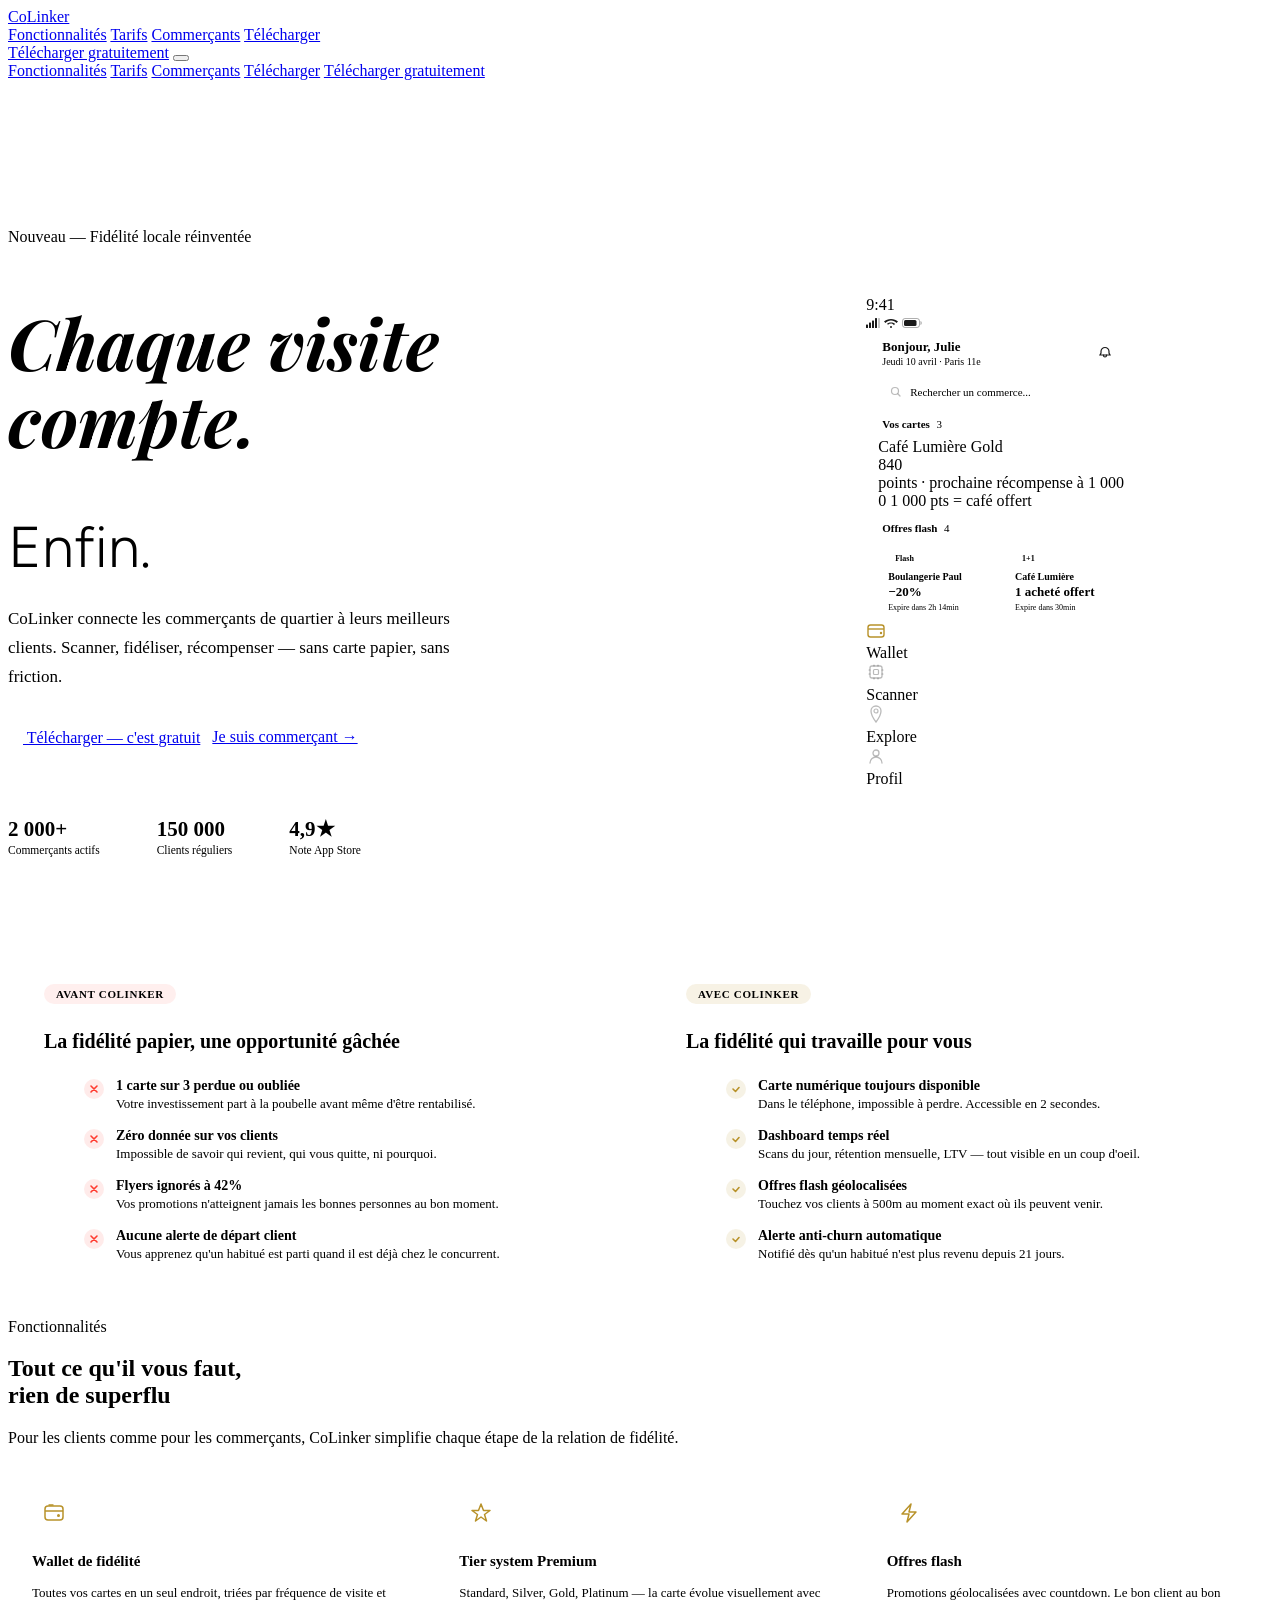
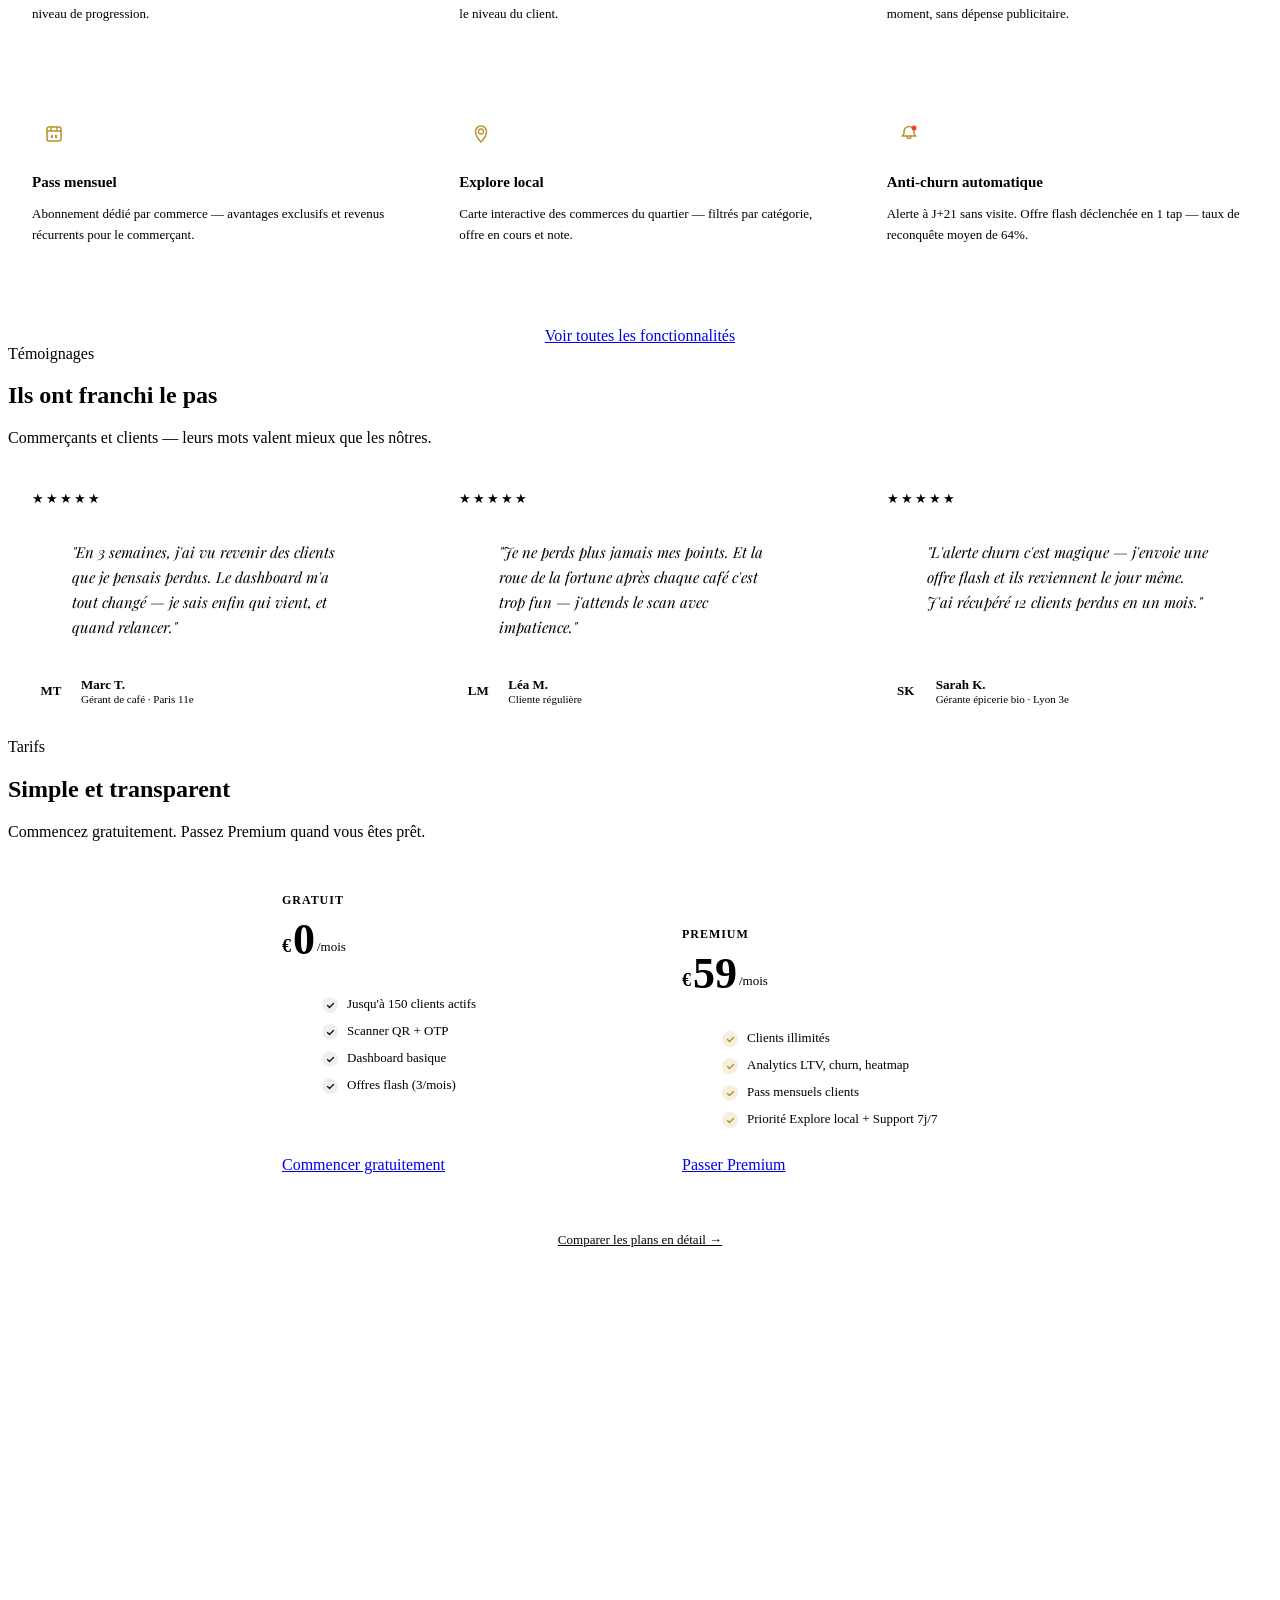
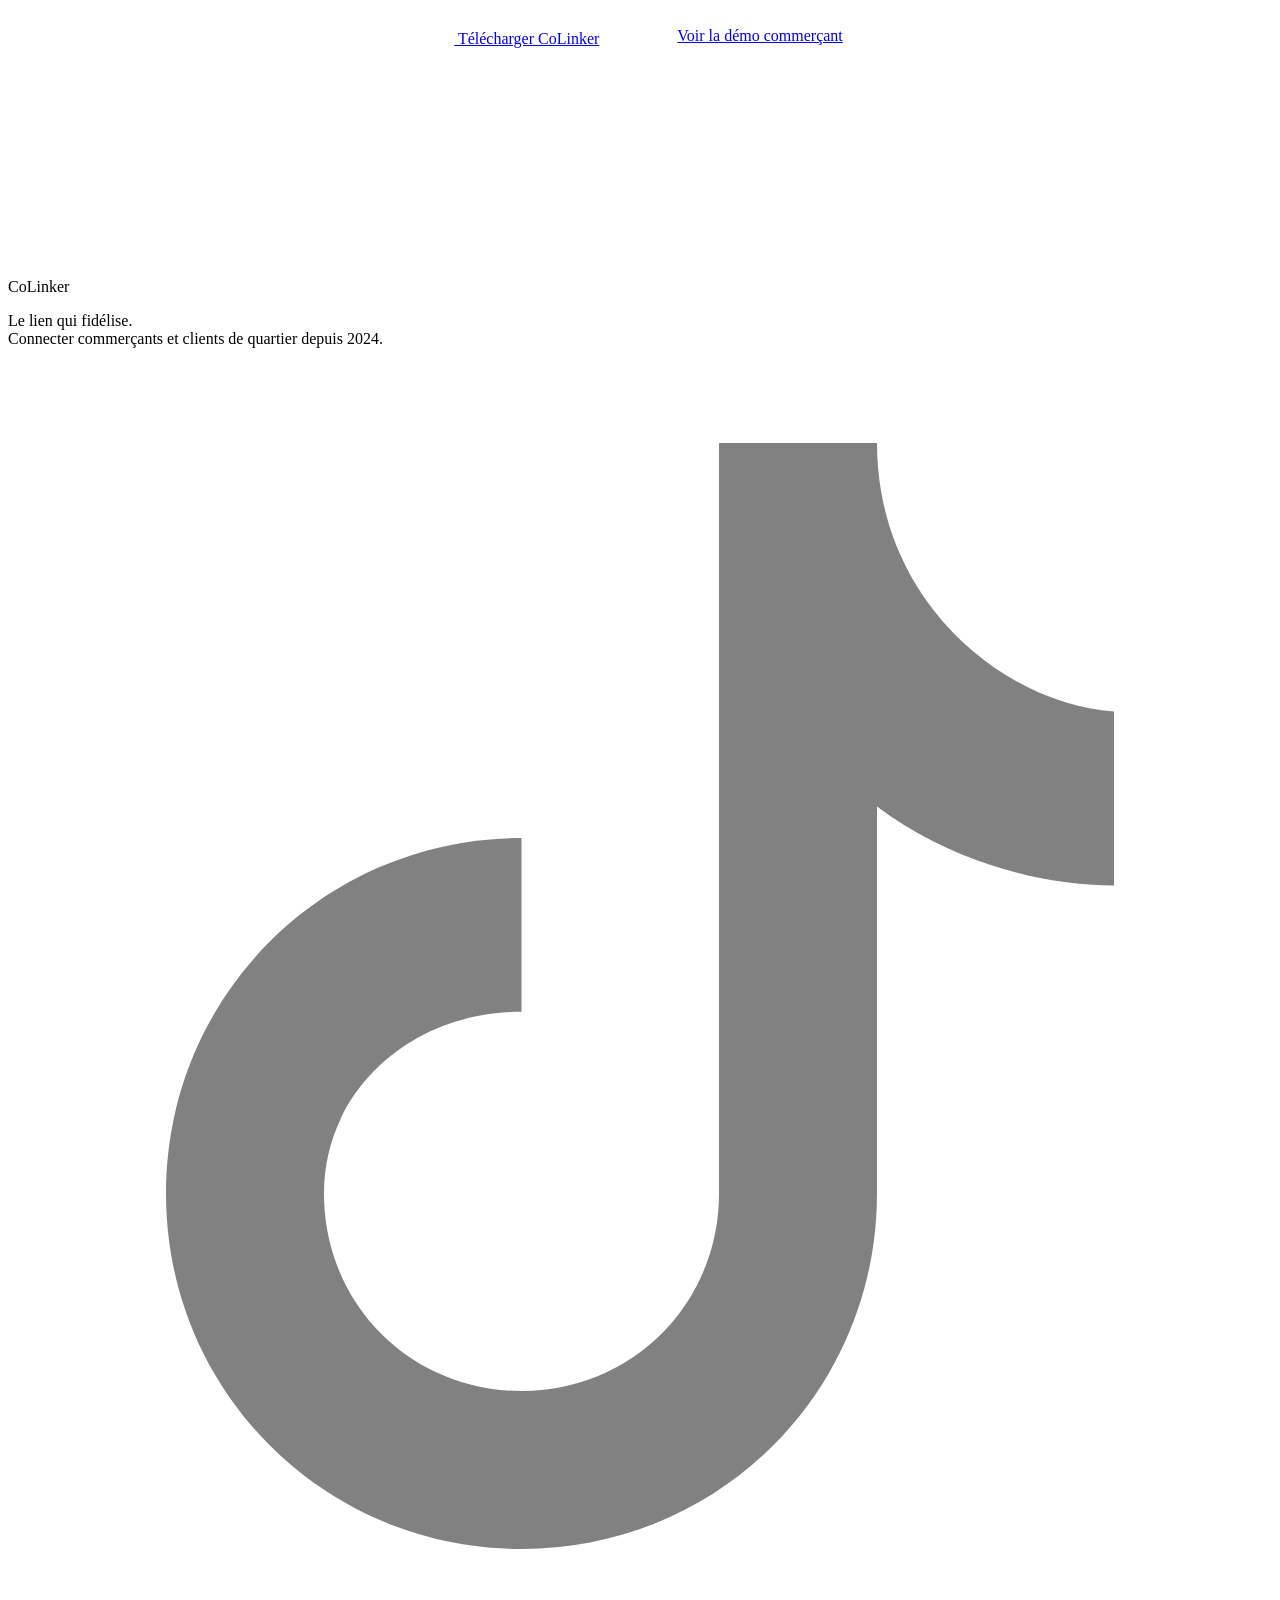
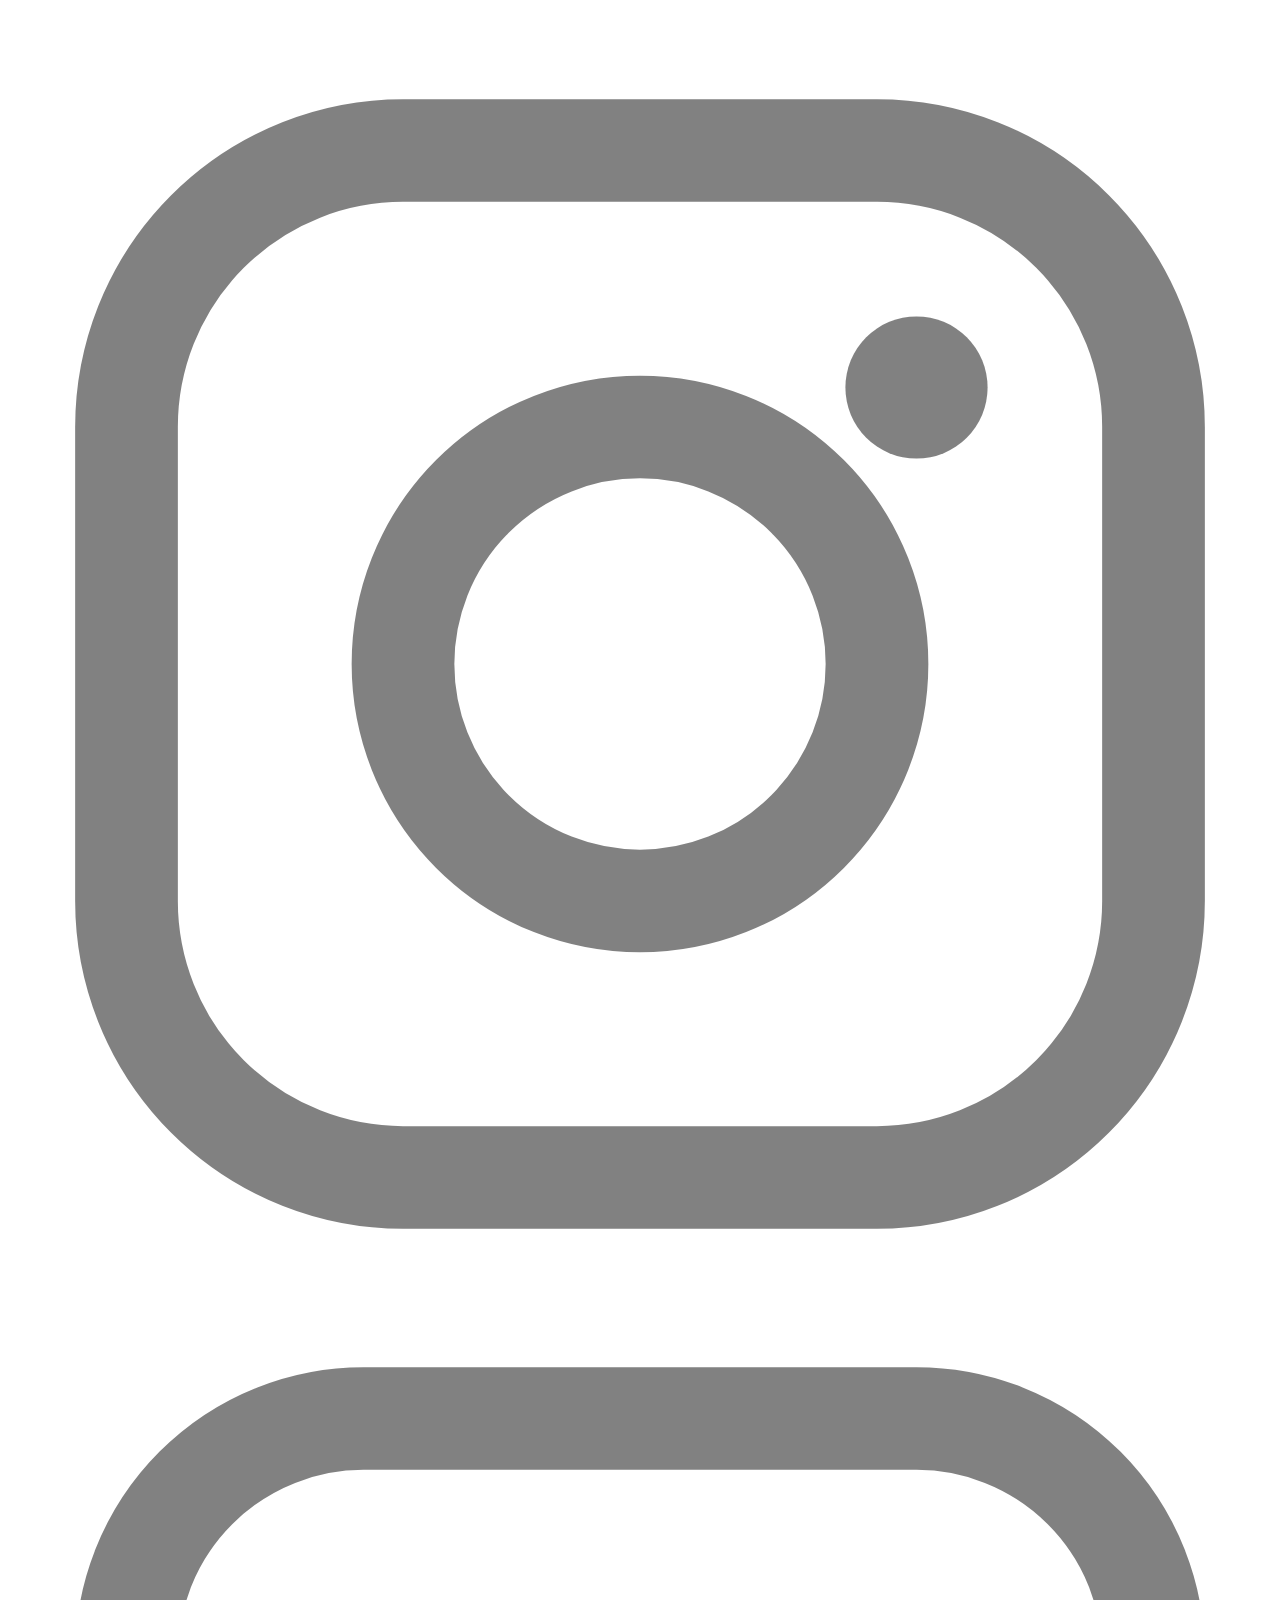
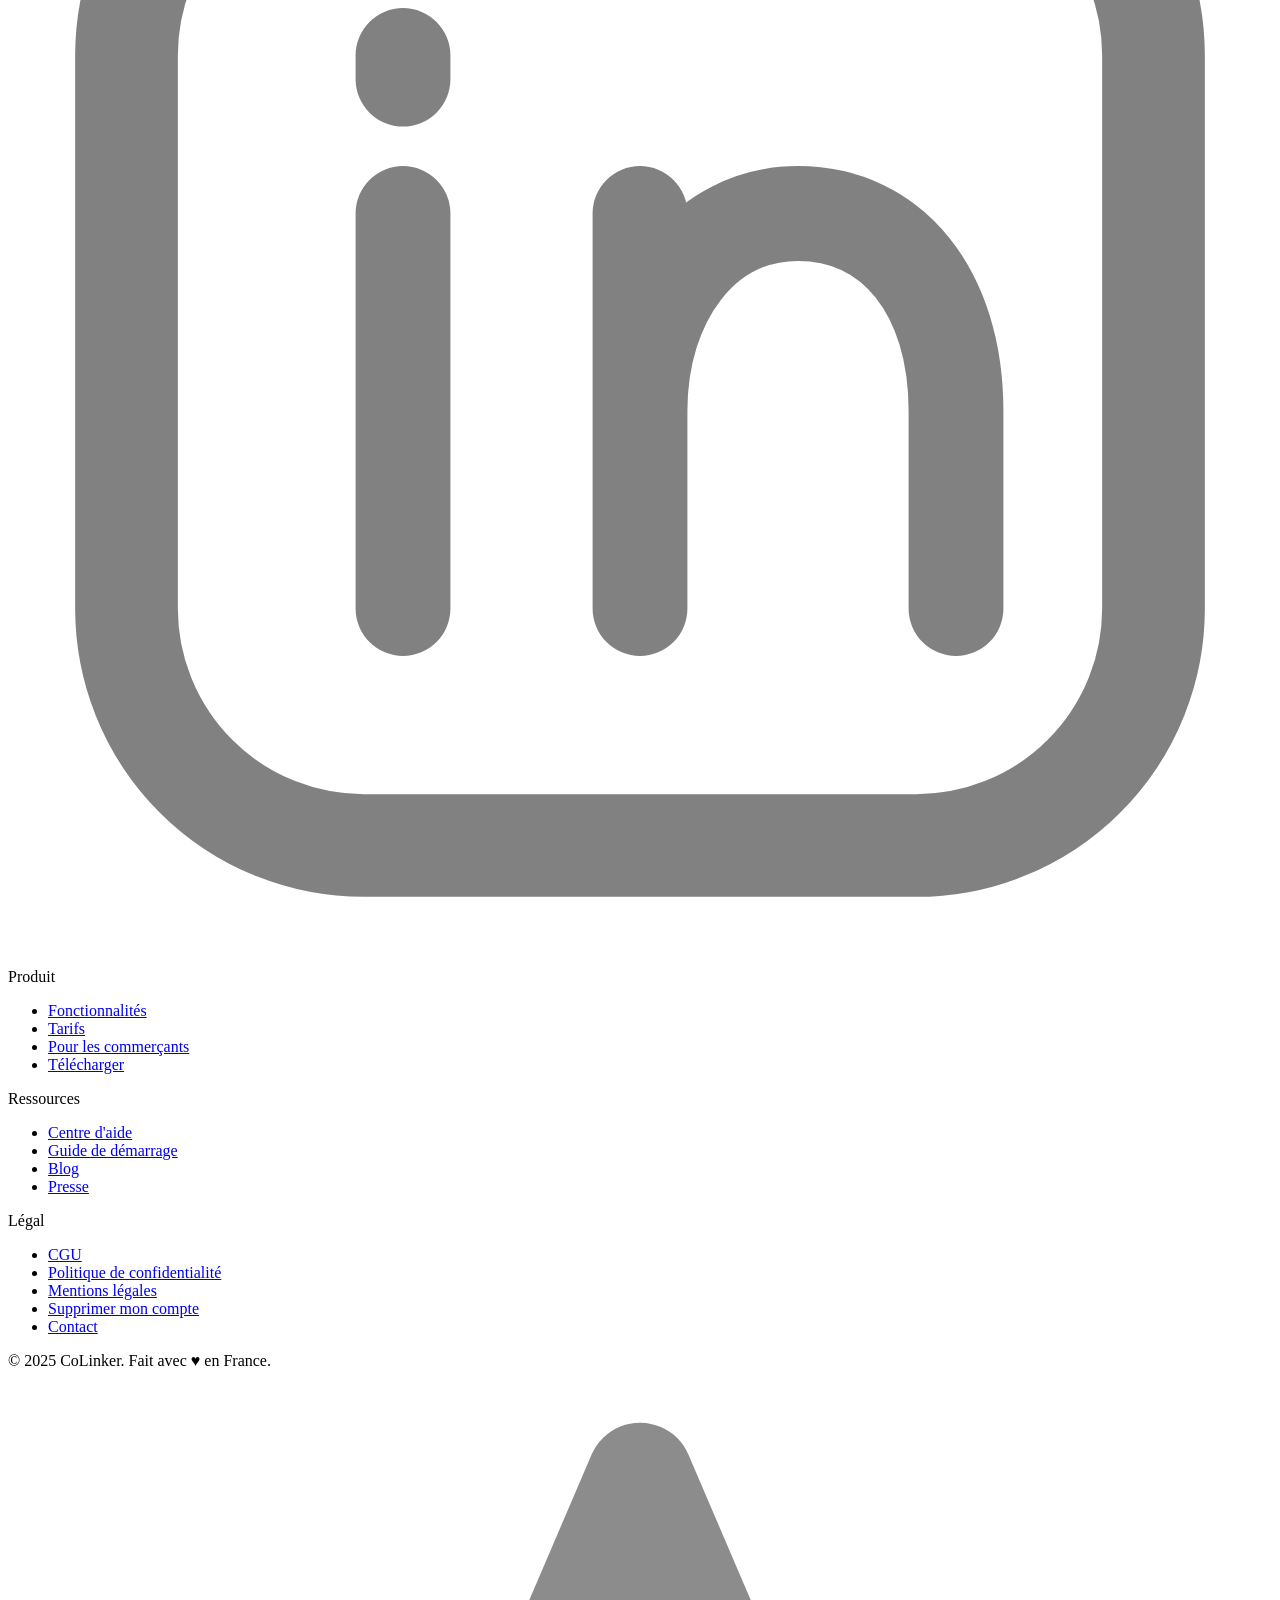
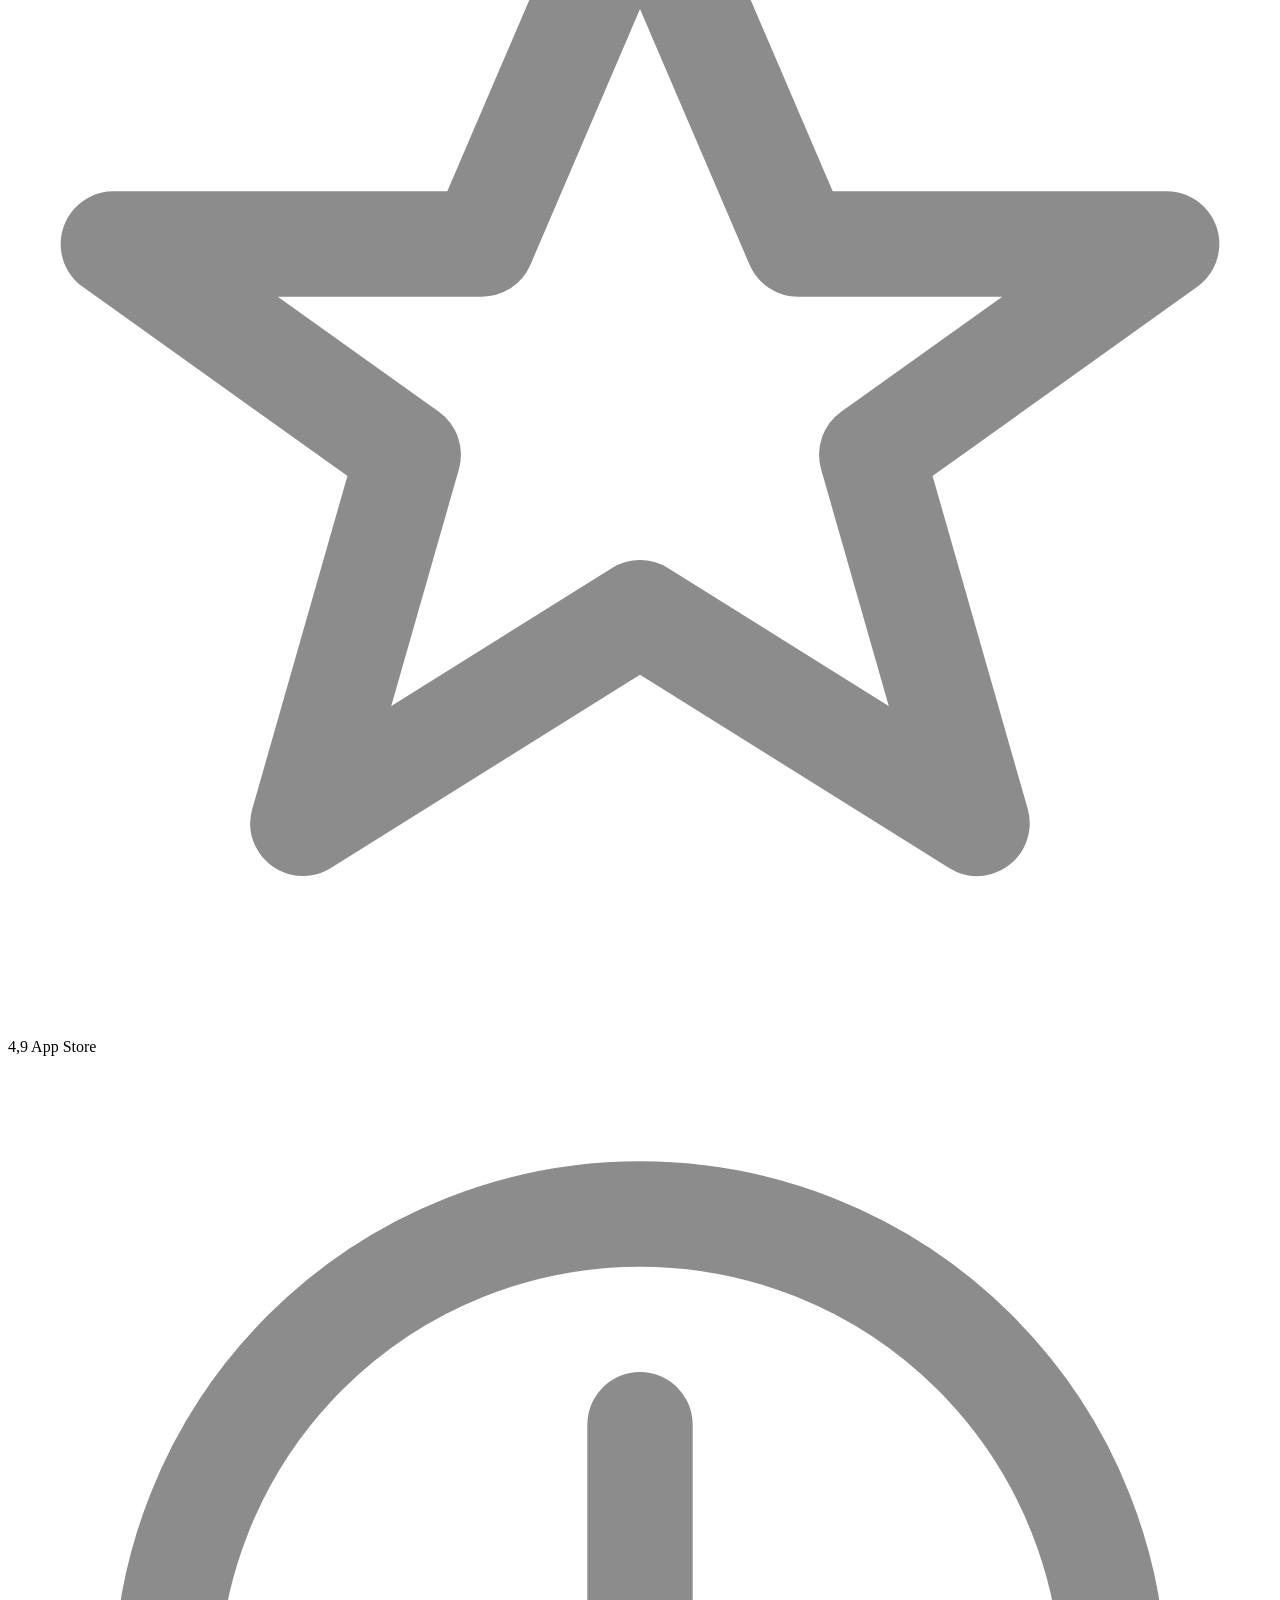
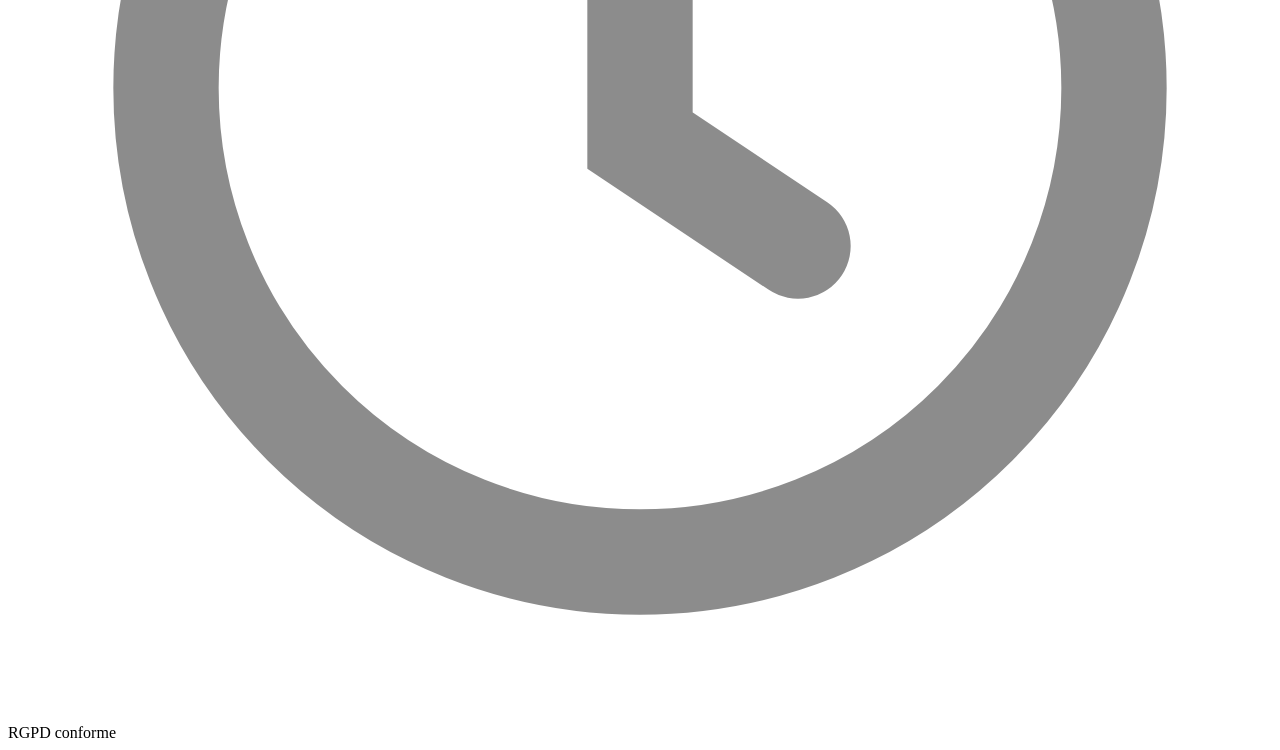
==== commit 819f9ebe: "Add files via upload" ====
--- a/index.html
+++ b/index.html
@@ -1,835 +1,674 @@
 <!DOCTYPE html>
 <html lang="fr">
 <head>
-<meta charset="UTF-8">
-<meta name="viewport" content="width=device-width, initial-scale=1.0">
-<title>TheKeyCard — L'OS marketing du commerce physique</title>
-<meta name="description" content="TheKeyCard remplace vos cartes tampons, vos SMS groupés et vos tableurs client par une seule app. Fidélité numérique, Flash Deals, pass mensuels, analytics temps réel. Gratuit jusqu'à 150 clients.">
-<link rel="canonical" href="https://thekeycard.app/">
-<meta property="og:title" content="TheKeyCard — L'OS marketing du commerce physique">
-<meta property="og:description" content="Scanner QR, Flash Deals, pass mensuels et analytics. La plateforme tout-en-un pour fidéliser vos clients locaux.">
-<meta property="og:type" content="website">
-<meta property="og:url" content="https://thekeycard.app/">
-<meta property="og:locale" content="fr_FR">
-<meta name="twitter:card" content="summary_large_image">
-<meta name="twitter:title" content="TheKeyCard — Fidélisation pour commerçants">
-
-<script type="application/ld+json">
-{
-  "@context": "https://schema.org",
-  "@graph": [
+  <meta charset="UTF-8" />
+  <meta name="viewport" content="width=device-width, initial-scale=1.0" />
+
+  <!-- ── SEO Core ────────────────────────────────────────── -->
+  <title>CoLinker — Application de fidélité locale pour commerçants | Carte digitale gratuite</title>
+  <meta name="description" content="CoLinker remplace les cartes papier par une super-app de fidélité digitale. Scanner QR, points automatiques, dashboard temps réel. Gratuit jusqu'à 150 clients." />
+  <meta name="keywords" content="application fidélité commerçants, carte fidélité numérique, programme fidélité restaurant café, fidélisation client indépendant, scanner QR fidélité, CoLinker" />
+  <meta name="author" content="CoLinker" />
+  <meta name="robots" content="index, follow, max-snippet:-1, max-image-preview:large" />
+  <meta name="language" content="fr" />
+  <link rel="canonical" href="https://www.colinker.fr/" />
+
+  <!-- ── Open Graph ──────────────────────────────────────── -->
+  <meta property="og:type"        content="website" />
+  <meta property="og:title"       content="CoLinker — Fidélité locale réinventée" />
+  <meta property="og:description" content="Super-app de fidélité qui connecte commerçants de quartier et clients. Scanner, points automatiques, offres flash. Gratuit pour démarrer." />
+  <meta property="og:url"         content="https://www.colinker.fr/" />
+  <meta property="og:site_name"   content="CoLinker" />
+  <meta property="og:locale"      content="fr_FR" />
+
+  <!-- ── Twitter Cards ───────────────────────────────────── -->
+  <meta name="twitter:card"        content="summary_large_image" />
+  <meta name="twitter:title"       content="CoLinker — Fidélité locale réinventée" />
+  <meta name="twitter:description" content="Remplacez vos cartes papier par une expérience de fidélité digitale. Gratuit pour les commerçants indépendants." />
+
+  <!-- ── Structured Data — Organization + SoftwareApplication ── -->
+  <script type="application/ld+json">
+  [
     {
+      "@context": "https://schema.org",
+      "@type": "Organization",
+      "name": "CoLinker",
+      "url": "https://www.colinker.fr",
+      "description": "Super-app de fidélité locale connectant commerçants indépendants et clients de quartier",
+      "foundingLocation": { "@type": "Place", "addressCountry": "FR" },
+      "sameAs": ["https://www.instagram.com/colinker", "https://www.tiktok.com/@colinker", "https://www.linkedin.com/company/colinker"]
+    },
+    {
+      "@context": "https://schema.org",
       "@type": "SoftwareApplication",
-      "name": "TheKeyCard",
+      "name": "CoLinker",
       "applicationCategory": "BusinessApplication",
       "operatingSystem": "iOS, Android",
-      "description": "Application de fidélité numérique tout-en-un pour commerçants. Remplace les cartes tampons papier par un système QR code avec dashboard analytics, Flash Deals, pass mensuels abonnements et anti-gaspi.",
       "offers": [
-        {
-          "@type": "Offer",
-          "name": "Plan Gratuit",
-          "price": "0",
-          "priceCurrency": "EUR",
-          "description": "Scanner QR, dashboard KPI, Flash Deals et récompenses — jusqu'à 150 clients actifs"
-        },
-        {
-          "@type": "Offer",
-          "name": "Plan Premium",
-          "price": "59",
-          "priceCurrency": "EUR",
-          "priceSpecification": {
-            "@type": "UnitPriceSpecification",
-            "billingDuration": "P1M"
-          },
-          "description": "Clients illimités, analytics avancés LTV churn cohortes, Flash Box anti-gaspi, parrainage traçable, priorité Découvrir"
-        }
-      ]
-    },
-    {
-      "@type": "Organization",
-      "name": "TheKeyCard",
-      "url": "https://thekeycard.app",
-      "description": "Plateforme de fidélisation et marketing automation pour commerces physiques indépendants"
+        { "@type": "Offer", "name": "Gratuit", "price": "0", "priceCurrency": "EUR" },
+        { "@type": "Offer", "name": "Premium", "price": "59", "priceCurrency": "EUR", "billingIncrement": "month" }
+      ],
+      "aggregateRating": {
+        "@type": "AggregateRating",
+        "ratingValue": "4.9",
+        "ratingCount": "3214",
+        "bestRating": "5"
+      },
+      "description": "CoLinker remplace les cartes de fidélité papier par une application mobile gamifiée connectant les commerçants indépendants (boulangeries, cafés, épiceries) à leurs clients réguliers.",
+      "featureList": "Scanner QR, Programme de points, Dashboard analytics, Offres flash, Tier system, Anti-churn automatique",
+      "screenshot": "https://www.colinker.fr/og-image.jpg"
     }
   ]
-}
-</script>
-
-<link rel="stylesheet" href="style.css">
-<style>
-/* ── PAGE HERO ── */
-.hero-index {
-  padding-top: 120px;
-  padding-bottom: 0;
-  min-height: 100vh;
-  display: grid;
-  grid-template-columns: 1fr 1fr;
-  gap: 0;
-  align-items: center;
-  overflow: hidden;
-}
-
-.hero-left {
-  padding: 80px 60px 80px 40px;
-}
-
-.hero-right {
-  background: var(--ink);
-  min-height: 100vh;
-  display: flex;
-  align-items: center;
-  justify-content: center;
-  padding: 80px 40px;
-  position: relative;
-  overflow: hidden;
-}
-
-.hero-right::before {
-  content: '';
-  position: absolute;
-  top: 50%; left: 50%;
-  transform: translate(-50%, -50%);
-  width: 500px; height: 500px;
-  background: radial-gradient(circle, rgba(184,146,42,0.12) 0%, transparent 70%);
-  pointer-events: none;
-}
-
-.hero-eyebrow {
-  display: flex;
-  align-items: center;
-  gap: 10px;
-  margin-bottom: 28px;
-}
-
-.hero-eyebrow-dot {
-  width: 7px; height: 7px;
-  background: var(--green);
-  border-radius: 50%;
-  animation: pulse 2s ease infinite;
-}
-
-.hero-h1 {
-  margin-bottom: 24px;
-}
-
-.hero-sub {
-  font-size: 17px;
-  font-weight: 300;
-  color: var(--text-2);
-  line-height: 1.7;
-  max-width: 440px;
-  margin-bottom: 44px;
-}
-
-.hero-actions {
-  display: flex;
-  align-items: center;
-  gap: 12px;
-  flex-wrap: wrap;
-  margin-bottom: 52px;
-}
-
-.hero-trust {
-  display: flex;
-  align-items: center;
-  gap: 12px;
-  padding-top: 32px;
-  border-top: 1px solid var(--border);
-}
-
-.trust-item {
-  display: flex;
-  align-items: center;
-  gap: 6px;
-  font-size: 12px;
-  font-weight: 300;
-  color: var(--text-3);
-}
-
-.trust-check {
-  width: 16px; height: 16px;
-  border-radius: 50%;
-  background: rgba(48,209,88,0.12);
-  display: flex; align-items: center; justify-content: center;
-  font-size: 9px;
-  color: var(--green);
-  flex-shrink: 0;
-}
-
-/* ── APP MOCKUP (hero right) ── */
-.app-mockup {
-  width: 280px;
-  position: relative;
-  z-index: 1;
-}
-
-.phone-shell {
-  background: #111;
-  border-radius: 44px;
-  border: 1.5px solid rgba(255,255,255,0.1);
-  padding: 18px 14px;
-  box-shadow: 0 60px 120px rgba(0,0,0,0.7), 0 0 0 1px rgba(255,255,255,0.04);
-}
-
-.phone-notch {
-  width: 88px; height: 24px;
-  background: #000;
-  border-radius: 0 0 16px 16px;
-  margin: 0 auto 14px;
-}
-
-.phone-screen {
-  background: var(--bg);
-  border-radius: 30px;
-  overflow: hidden;
-  min-height: 420px;
-}
-
-.phone-header {
-  background: var(--surface);
-  padding: 14px 16px 10px;
-  border-bottom: 1px solid var(--border);
-}
-
-.phone-header-label {
-  font-size: 10px;
-  font-weight: 600;
-  letter-spacing: 0.5px;
-  color: var(--text-3);
-  text-transform: uppercase;
-  margin-bottom: 2px;
-}
-
-.phone-header-title {
-  font-size: 20px;
-  font-weight: 600;
-  letter-spacing: -0.5px;
-  color: var(--text-1);
-}
-
-.phone-header-sub {
-  font-size: 10px;
-  font-weight: 300;
-  color: var(--text-3);
-}
-
-.phone-body {
-  padding: 14px;
-  display: flex;
-  flex-direction: column;
-  gap: 10px;
-}
-
-.phone-kpi-row {
-  display: grid;
-  grid-template-columns: 1fr 1fr;
-  gap: 8px;
-}
-
-.phone-kpi {
-  background: var(--surface);
-  border-radius: 12px;
-  padding: 10px 12px;
-  border: 1px solid var(--border);
-}
-
-.phone-kpi-lbl {
-  font-size: 9px;
-  font-weight: 600;
-  color: var(--text-3);
-  text-transform: uppercase;
-  letter-spacing: 0.4px;
-  margin-bottom: 3px;
-}
-
-.phone-kpi-val {
-  font-size: 22px;
-  font-weight: 300;
-  letter-spacing: -1px;
-  color: var(--text-1);
-  line-height: 1;
-}
-.phone-kpi-val.gold { color: var(--gold); }
-
-.phone-loyalty-card {
-  background: var(--gold-bg);
-  border: 1px solid var(--border-gold-s);
-  border-radius: 14px;
-  padding: 14px;
-  box-shadow: 0 8px 24px rgba(184,146,42,0.15);
-}
-
-.plc-top {
-  display: flex;
-  align-items: flex-start;
-  justify-content: space-between;
-  margin-bottom: 12px;
-}
-
-.plc-logo {
-  width: 32px; height: 32px;
-  background: var(--ink);
-  border-radius: 8px;
-  display: flex;
-  align-items: center;
-  justify-content: center;
-  font-size: 12px;
-  font-weight: 600;
-  color: var(--gold);
-}
-
-.plc-name {
-  font-size: 11px;
-  font-weight: 600;
-  color: var(--text-1);
-  margin-bottom: 1px;
-}
-
-.plc-cat {
-  font-size: 9px;
-  font-weight: 300;
-  color: var(--text-2);
-}
-
-.plc-pts {
-  text-align: right;
-}
-.plc-pts-val {
-  font-size: 20px;
-  font-weight: 300;
-  letter-spacing: -1px;
-  color: var(--gold);
-  line-height: 1;
-}
-.plc-pts-lbl { font-size: 9px; color: var(--text-3); }
-
-.plc-bar { margin: 8px 0 4px; }
-.plc-prog-track { height: 4px; background: rgba(184,146,42,0.12); border-radius: 100px; }
-.plc-prog-fill { height: 100%; width: 72%; background: var(--gold); border-radius: 100px; }
-
-.plc-footer {
-  display: flex;
-  justify-content: space-between;
-  font-size: 9px;
-  font-weight: 300;
-  color: var(--text-3);
-}
-
-/* floating badges */
-.floating-badge {
-  position: absolute;
-  background: var(--surface);
-  border: 1px solid var(--border);
-  border-radius: 12px;
-  padding: 10px 14px;
-  box-shadow: 0 8px 24px rgba(0,0,0,0.3);
-  animation: float 4s ease infinite;
-}
-
-@keyframes float {
-  0%, 100% { transform: translateY(0); }
-  50% { transform: translateY(-8px); }
-}
-
-.floating-badge.left {
-  left: -60px; top: 30%;
-  animation-delay: 0.5s;
-}
-
-.floating-badge.right {
-  right: -60px; top: 60%;
-  animation-delay: 1s;
-}
-
-.fb-label { font-size: 9px; font-weight: 600; color: rgba(255,255,255,0.4); letter-spacing: 0.4px; text-transform: uppercase; margin-bottom: 3px; }
-.fb-value { font-size: 16px; font-weight: 300; letter-spacing: -0.8px; color: #fff; }
-.fb-value.green { color: var(--green); }
-
-/* ── STATS ROW ── */
-.stats-row {
-  background: var(--surface);
-  border-top: 1px solid var(--border);
-  border-bottom: 1px solid var(--border);
-  padding: 40px 0;
-}
-
-.stats-inner {
-  display: grid;
-  grid-template-columns: repeat(4, 1fr);
-  gap: 0;
-}
-
-.stat-item {
-  text-align: center;
-  padding: 0 20px;
-  border-right: 1px solid var(--border);
-}
-.stat-item:last-child { border-right: none; }
-
-.stat-val {
-  font-size: 40px;
-  font-weight: 300;
-  letter-spacing: -2px;
-  line-height: 1;
-  color: var(--text-1);
-  margin-bottom: 6px;
-}
-.stat-val span { font-family: var(--font-serif); font-style: italic; color: var(--gold); }
-.stat-lbl { font-size: 12px; font-weight: 300; color: var(--text-2); }
-
-/* ── PROBLÈME ── */
-.problem-grid {
-  display: grid;
-  grid-template-columns: 1fr 1fr;
-  gap: 60px;
-  align-items: start;
-}
-
-.problem-col-label {
-  font-size: 10px;
-  font-weight: 600;
-  letter-spacing: 1px;
-  text-transform: uppercase;
-  margin-bottom: 20px;
-  padding-bottom: 12px;
-  border-bottom: 1px solid var(--border);
-}
-.problem-col-label.bad { color: var(--red); }
-.problem-col-label.good { color: var(--green); }
-
-.check-list { list-style: none; display: flex; flex-direction: column; gap: 0; }
-.check-list li {
-  padding: 14px 0;
-  border-bottom: 1px solid var(--border);
-  font-size: 14px;
-  font-weight: 300;
-  color: var(--text-2);
-  display: flex;
-  align-items: flex-start;
-  gap: 12px;
-  line-height: 1.6;
-}
-.check-list li:last-child { border-bottom: none; }
-
-.check-icon {
-  flex-shrink: 0;
-  width: 18px; height: 18px;
-  border-radius: 50%;
-  display: flex;
-  align-items: center;
-  justify-content: center;
-  font-size: 10px;
-  margin-top: 1px;
-}
-.check-icon.bad { background: rgba(255,59,48,0.10); color: var(--red); }
-.check-icon.good { background: rgba(48,209,88,0.10); color: var(--green); }
-
-/* ── FEATURES HUB ── */
-.features-hub {
-  display: grid;
-  grid-template-columns: 5fr 4fr;
-  gap: 60px;
-  align-items: start;
-}
-
-.feature-tabs {
-  display: flex;
-  flex-direction: column;
-  gap: 2px;
-}
-
-.feature-tab {
-  display: flex;
-  align-items: center;
-  gap: 16px;
-  padding: 18px 20px;
-  border-radius: var(--r-md);
-  cursor: pointer;
-  transition: background 0.2s;
-  border: 1px solid transparent;
-  background: transparent;
-  text-align: left;
-  width: 100%;
-}
-
-.feature-tab:hover { background: var(--surface); border-color: var(--border); }
-.feature-tab.active {
-  background: var(--surface);
-  border-color: var(--border-gold-s);
-}
-
-.ft-icon {
-  width: 40px; height: 40px;
-  border-radius: var(--r-sm);
-  background: var(--bg-warm);
-  border: 1px solid var(--border);
-  display: flex; align-items: center; justify-content: center;
-  flex-shrink: 0;
-  transition: background 0.2s, border-color 0.2s;
-}
-
-.feature-tab.active .ft-icon {
-  background: var(--gold-bg);
-  border-color: var(--border-gold-s);
-}
-
-.ft-icon svg { width: 18px; height: 18px; stroke: var(--text-3); fill: none; stroke-width: 1.5; stroke-linecap: round; stroke-linejoin: round; }
-.feature-tab.active .ft-icon svg { stroke: var(--gold); }
-
-.ft-text h3 { font-size: 14px; font-weight: 600; color: var(--text-1); margin-bottom: 2px; letter-spacing: -0.2px; }
-.ft-text p { font-size: 12px; font-weight: 300; color: var(--text-2); line-height: 1.5; }
-.ft-tag { margin-top: 4px; }
-
-.feature-preview {
-  position: sticky;
-  top: 100px;
-}
-
-.preview-card {
-  background: var(--surface);
-  border: 1px solid var(--border);
-  border-radius: var(--r-md);
-  overflow: hidden;
-  display: none;
-}
-.preview-card.active { display: block; }
-
-.preview-header {
-  background: var(--ink);
-  padding: 20px 24px;
-  display: flex;
-  align-items: center;
-  justify-content: space-between;
-}
-
-.preview-title { font-size: 14px; font-weight: 600; color: #fff; }
-.preview-sub { font-size: 11px; font-weight: 300; color: rgba(255,255,255,0.4); }
-
-.preview-body { padding: 20px 24px; }
-
-/* ── TESTIMONIALS ── */
-.testi-grid {
-  display: grid;
-  grid-template-columns: repeat(3, 1fr);
-  gap: 16px;
-}
-
-.testi-card {
-  background: var(--surface);
-  border: 1px solid var(--border);
-  border-radius: var(--r-md);
-  padding: 24px;
-}
-
-.testi-stars {
-  font-size: 12px;
-  letter-spacing: 2px;
-  color: var(--gold);
-  margin-bottom: 12px;
-}
-
-.testi-text {
-  font-size: 14px;
-  font-weight: 300;
-  color: var(--text-2);
-  line-height: 1.7;
-  margin-bottom: 20px;
-  font-style: italic;
-}
-
-.testi-author {
-  display: flex;
-  align-items: center;
-  gap: 10px;
-  padding-top: 16px;
-  border-top: 1px solid var(--border);
-}
-
-.testi-avatar {
-  width: 36px; height: 36px;
-  border-radius: 50%;
-  background: var(--ink);
-  display: flex; align-items: center; justify-content: center;
-  font-size: 12px; font-weight: 600; color: var(--gold);
-  flex-shrink: 0;
-}
-
-.testi-name { font-size: 13px; font-weight: 600; color: var(--text-1); }
-.testi-role { font-size: 11px; font-weight: 300; color: var(--text-3); }
-
-/* ── CTA SECTION ── */
-.cta-section {
-  background: var(--ink);
-  padding: 120px 0;
-  text-align: center;
-  position: relative;
-  overflow: hidden;
-}
-
-.cta-section::before {
-  content: '';
-  position: absolute;
-  top: 50%; left: 50%;
-  transform: translate(-50%, -50%);
-  width: 800px; height: 600px;
-  background: radial-gradient(ellipse, rgba(184,146,42,0.08) 0%, transparent 65%);
-  pointer-events: none;
-}
-
-.cta-section .t-serif-display { color: #fff; }
-.cta-section .t-serif-display em { color: var(--gold-lt); }
-.cta-section .t-body { color: rgba(255,255,255,0.45); }
-
-@media (max-width: 900px) {
-  .hero-index { grid-template-columns: 1fr; }
-  .hero-right { min-height: 400px; padding: 48px 24px; }
-  .hero-left { padding: 48px 24px 32px; }
-  .problem-grid { grid-template-columns: 1fr; gap: 40px; }
-  .features-hub { grid-template-columns: 1fr; }
-  .feature-preview { position: static; }
-  .testi-grid { grid-template-columns: 1fr; }
-  .stats-inner { grid-template-columns: 1fr 1fr; }
-  .stat-item:nth-child(2) { border-right: none; }
-  .floating-badge { display: none; }
-}
-</style>
+  </script>
+
+  <!-- ── Fonts ───────────────────────────────────────────── -->
+  <link rel="preconnect" href="https://fonts.googleapis.com" />
+  <link rel="preconnect" href="https://fonts.gstatic.com" crossorigin />
+  <link href="https://fonts.googleapis.com/css2?family=Figtree:wght@300;600&family=Playfair+Display:ital@1&display=swap" rel="stylesheet" />
+
+  <!-- ── Shared CSS ──────────────────────────────────────── -->
+  <link rel="stylesheet" href="assets/style.css" />
+
+  <style>
+    /* ── HERO ──────────────────────────────────────────────── */
+    #hero {
+      padding: 148px 0 88px;
+      background: var(--bg-main);
+      overflow: hidden;
+    }
+    .hero-grid {
+      display: grid;
+      grid-template-columns: 1.1fr 0.9fr;
+      align-items: center;
+      gap: 60px;
+    }
+
+    .hero-h1 {
+      font-family: 'Playfair Display', serif;
+      font-style: italic;
+      font-size: clamp(46px, 5.5vw, 72px);
+      line-height: 1.09;
+      color: var(--text-primary);
+      margin-bottom: 6px;
+    }
+    .hero-enfin {
+      font-family: 'Figtree', sans-serif;
+      font-weight: 300;
+      font-size: clamp(36px, 4.5vw, 58px);
+      color: var(--text-secondary);
+      line-height: 1.1;
+      margin-bottom: 26px;
+    }
+    .hero-desc {
+      font-size: 17px;
+      font-weight: 300;
+      color: var(--text-secondary);
+      line-height: 1.7;
+      max-width: 480px;
+      margin-bottom: 36px;
+    }
+    .hero-ctas { display: flex; gap: 12px; flex-wrap: wrap; margin-bottom: 44px; }
+
+    /* Stats bar */
+    .stats-bar {
+      display: flex;
+      gap: 28px;
+      padding-top: 28px;
+      border-top: 1px solid var(--border);
+      flex-wrap: wrap;
+    }
+    .stat-item {}
+    .stat-num {
+      font-weight: 600;
+      font-size: 21px;
+      color: var(--text-primary);
+      line-height: 1;
+      margin-bottom: 4px;
+    }
+    .stat-lbl {
+      font-size: 11.5px;
+      font-weight: 300;
+      color: var(--text-secondary);
+    }
+    .stat-sep { width: 1px; background: var(--border); align-self: stretch; }
+
+    /* ── Phone mockup ───────────────────────────────────────── */
+    .hero-visual { display: flex; justify-content: center; }
+
+    /* Phone inner content */
+    .app-header {
+      padding: 6px 16px 10px;
+      display: flex;
+      justify-content: space-between;
+      align-items: center;
+      flex-shrink: 0;
+    }
+    .app-greeting { font-size: 13px; font-weight: 600; color: var(--text-primary); }
+    .app-date { font-size: 10px; font-weight: 300; color: var(--text-secondary); margin-top: 1px; }
+    .app-notif {
+      width: 30px; height: 30px;
+      border-radius: 10px;
+      background: var(--surface);
+      border: 0.5px solid var(--border);
+      display: flex; align-items: center; justify-content: center;
+      position: relative;
+    }
+    .notif-badge {
+      position: absolute;
+      top: -3px; right: -3px;
+      width: 13px; height: 13px;
+      border-radius: 50%;
+      background: var(--red);
+      color: #fff;
+      font-size: 7px; font-weight: 600;
+      display: flex; align-items: center; justify-content: center;
+      border: 1.5px solid var(--bg-main);
+    }
+    .phone-section-title {
+      font-size: 11px; font-weight: 600;
+      color: var(--text-primary);
+      padding: 0 16px;
+      margin-bottom: 8px;
+    }
+    .phone-section-title span {
+      font-weight: 300;
+      color: var(--text-secondary);
+      margin-left: 4px;
+    }
+    .card-area { padding: 0 12px; margin-bottom: 12px; }
+
+    /* Search bar */
+    .app-search {
+      margin: 0 12px 12px;
+      background: var(--surface);
+      border: 0.5px solid var(--border);
+      border-radius: 11px;
+      padding: 8px 12px;
+      display: flex;
+      align-items: center;
+      gap: 8px;
+    }
+    .app-search-label { font-size: 11px; font-weight: 300; color: var(--text-tertiary); }
+
+    /* Offer mini cards */
+    .phone-offers { padding: 0 12px; display: flex; gap: 8px; }
+    .offer-mini-card {
+      flex: 1;
+      background: var(--surface);
+      border: 0.5px solid var(--border);
+      border-radius: 12px;
+      padding: 10px 10px 8px;
+      overflow: hidden;
+    }
+    .omc-tag {
+      font-size: 8px; font-weight: 600;
+      color: var(--gold);
+      background: var(--gold-bg);
+      padding: 2px 7px;
+      border-radius: 100px;
+      width: fit-content;
+      margin-bottom: 6px;
+    }
+    .omc-name { font-size: 10px; font-weight: 600; color: var(--text-primary); margin-bottom: 2px; }
+    .omc-val { font-size: 13px; font-weight: 600; color: var(--text-primary); margin-bottom: 3px; }
+    .omc-timer { font-size: 8px; font-weight: 300; color: var(--text-secondary); }
+
+    /* ── PROBLEM / SOLUTION ─────────────────────────────────── */
+    #problem { background: var(--bg-main); padding-top: 0; }
+    .ps-grid {
+      display: grid;
+      grid-template-columns: 1fr 1fr;
+      gap: 20px;
+    }
+    .ps-card { border-radius: var(--r-xl); padding: 40px 36px; }
+    .ps-before {
+      background: var(--surface);
+      border: 0.5px solid var(--border);
+      box-shadow: var(--shadow-soft);
+    }
+    .ps-after {
+      background: var(--gold-bg);
+      border: 0.5px solid var(--border-gold);
+    }
+    .ps-badge {
+      display: inline-block;
+      font-size: 11px; font-weight: 600;
+      letter-spacing: .06em; text-transform: uppercase;
+      padding: 4px 12px; border-radius: 100px;
+      margin-bottom: 24px;
+    }
+    .ps-badge-before { background: rgba(255,59,48,.08); color: var(--red); }
+    .ps-badge-after  { background: rgba(184,146,42,.12); color: var(--gold); }
+    .ps-title { font-weight: 600; font-size: 20px; margin-bottom: 24px; line-height: 1.3; }
+    .ps-list { display: flex; flex-direction: column; gap: 16px; }
+    .ps-item { display: flex; gap: 12px; align-items: flex-start; }
+    .ps-dot {
+      width: 20px; height: 20px;
+      border-radius: 50%;
+      display: flex; align-items: center; justify-content: center;
+      flex-shrink: 0; margin-top: 1px;
+    }
+    .ps-dot-bad  { background: rgba(255,59,48,.1); }
+    .ps-dot-good { background: rgba(184,146,42,.12); }
+    .ps-item-label { font-weight: 600; font-size: 14px; margin-bottom: 2px; }
+    .ps-item-desc  { font-size: 13px; font-weight: 300; color: var(--text-secondary); }
+
+    /* ── FEATURES PREVIEW ──────────────────────────────────── */
+    #features-preview { background: var(--bg-warm); }
+    .features-grid {
+      display: grid;
+      grid-template-columns: repeat(3, 1fr);
+      gap: 18px;
+    }
+    .fc {
+      background: var(--surface);
+      border: 0.5px solid var(--border-gold);
+      border-radius: var(--r-xl);
+      padding: 28px 24px;
+      transition: transform .25s, box-shadow .25s, border-color .25s;
+      box-shadow: var(--shadow-soft);
+    }
+    .fc:hover { transform: translateY(-3px); box-shadow: var(--shadow-card); border-color: rgba(184,146,42,.35); }
+    .fc-icon {
+      width: 44px; height: 44px;
+      border-radius: 13px;
+      background: var(--gold-bg);
+      border: 0.5px solid var(--border-gold);
+      display: flex; align-items: center; justify-content: center;
+      margin-bottom: 18px;
+    }
+    .fc-title { font-weight: 600; font-size: 15px; margin-bottom: 8px; }
+    .fc-desc  { font-size: 13px; font-weight: 300; color: var(--text-secondary); line-height: 1.6; }
+
+    /* ── TESTIMONIALS ───────────────────────────────────────── */
+    #testimonials { background: var(--bg-main); }
+    .tc-grid {
+      display: grid;
+      grid-template-columns: repeat(3, 1fr);
+      gap: 18px;
+    }
+    .tc {
+      background: var(--surface);
+      border: 0.5px solid var(--border-gold);
+      border-radius: var(--r-xl);
+      padding: 28px 24px;
+      display: flex; flex-direction: column; gap: 18px;
+      box-shadow: var(--shadow-soft);
+    }
+    .tc-stars { display: flex; gap: 2px; }
+    .tc-stars span { font-size: 13px; color: var(--gold); }
+    .tc-quote {
+      font-family: 'Playfair Display', serif;
+      font-style: italic;
+      font-size: 15px; line-height: 1.65;
+      color: var(--text-primary); flex: 1;
+    }
+    .tc-author { display: flex; align-items: center; gap: 11px; }
+    .tc-avatar {
+      width: 38px; height: 38px;
+      border-radius: 50%;
+      background: var(--gold-bg);
+      border: 0.5px solid var(--border-gold);
+      display: flex; align-items: center; justify-content: center;
+      font-size: 13px; font-weight: 600; color: var(--gold);
+      flex-shrink: 0;
+    }
+    .tc-name  { font-weight: 600; font-size: 13px; }
+    .tc-role  { font-size: 11px; font-weight: 300; color: var(--text-secondary); }
+
+    /* ── PRICING TEASER ─────────────────────────────────────── */
+    #pricing-teaser { background: var(--bg-warm); }
+    .pt-grid {
+      display: grid;
+      grid-template-columns: 1fr 1fr;
+      gap: 20px;
+      max-width: 780px;
+      margin: 0 auto;
+    }
+    .pt-card {
+      border-radius: var(--r-xl);
+      padding: 36px 32px;
+      display: flex; flex-direction: column;
+    }
+    .pt-free    { background: var(--surface); border: 0.5px solid var(--border); box-shadow: var(--shadow-soft); }
+    .pt-premium { background: var(--gold-pale); border: 1.5px solid var(--border-gold-strong); box-shadow: var(--shadow-gold); }
+    .pt-badge   { display: inline-block; font-size: 11px; font-weight: 600; background: var(--gold); color: #fff; padding: 3px 12px; border-radius: 100px; margin-bottom: 16px; width: fit-content; }
+    .pt-plan    { font-size: 12px; font-weight: 600; text-transform: uppercase; letter-spacing: .08em; color: var(--text-secondary); margin-bottom: 10px; }
+    .pt-price   { display: flex; align-items: flex-end; gap: 2px; margin-bottom: 18px; }
+    .pt-cur     { font-size: 18px; font-weight: 600; padding-bottom: 5px; }
+    .pt-amt     { font-size: 44px; font-weight: 600; line-height: 1; }
+    .pt-per     { font-size: 13px; font-weight: 300; color: var(--text-secondary); padding-bottom: 7px; }
+    .pt-features{ display: flex; flex-direction: column; gap: 10px; margin-bottom: 28px; flex: 1; }
+    .pt-f       { display: flex; gap: 9px; align-items: flex-start; font-size: 13px; font-weight: 300; }
+    .pt-check   { width: 16px; height: 16px; border-radius: 50%; display: flex; align-items: center; justify-content: center; flex-shrink: 0; margin-top: 1px; }
+    .check-std  { background: rgba(26,26,26,.07); }
+    .check-prem { background: rgba(184,146,42,.15); }
+
+    /* ── CTA FINAL ──────────────────────────────────────────── */
+    #cta-final {
+      background: var(--dark-bar);
+      padding: 112px 0;
+      text-align: center;
+    }
+    .cf-label  { font-size: 12px; font-weight: 600; letter-spacing: .08em; text-transform: uppercase; color: rgba(255,255,255,.4); margin-bottom: 24px; display: block; }
+    .cf-title  { font-family: 'Playfair Display', serif; font-style: italic; font-size: clamp(34px, 5vw, 60px); color: #fff; line-height: 1.15; margin-bottom: 18px; }
+    .cf-sub    { font-size: 17px; font-weight: 300; color: rgba(255,255,255,.55); margin: 0 auto 44px; max-width: 500px; }
+    .cf-btns   { display: flex; gap: 14px; justify-content: center; flex-wrap: wrap; }
+    .cf-stores {
+      display: flex; align-items: center; justify-content: center; gap: 28px;
+      margin-top: 48px; padding-top: 36px;
+      border-top: 1px solid rgba(255,255,255,.08);
+    }
+    .cs-item   { display: flex; align-items: center; gap: 8px; color: rgba(255,255,255,.38); font-size: 12px; font-weight: 300; }
+
+    /* ── RESPONSIVE ─────────────────────────────────────────── */
+    @media (max-width: 900px) {
+      .features-grid { grid-template-columns: repeat(2, 1fr); }
+    }
+    @media (max-width: 768px) {
+      #hero { padding: 120px 0 72px; }
+      .hero-grid { grid-template-columns: 1fr; gap: 48px; }
+      .hero-desc { max-width: 100%; }
+      .hero-ctas { justify-content: center; }
+      .stats-bar { justify-content: center; }
+      .hero-visual { order: -1; }
+      .ps-grid { grid-template-columns: 1fr; }
+      .tc-grid { grid-template-columns: 1fr; }
+      .pt-grid { grid-template-columns: 1fr; max-width: 420px; }
+    }
+    @media (max-width: 480px) {
+      .features-grid { grid-template-columns: 1fr; }
+      .ps-card { padding: 28px 22px; }
+      .pt-card { padding: 28px 22px; }
+      .hero-ctas { flex-direction: column; }
+      .hero-ctas .btn { width: 100%; }
+      .cf-btns { flex-direction: column; align-items: center; }
+      .cf-btns .btn { width: 100%; max-width: 300px; }
+    }
+  </style>
 </head>
 <body>
 
-<!-- NAV -->
-<nav class="nav">
-  <a href="index.html" class="nav-logo">
-    <div class="nav-logo-mark">
-      <svg viewBox="0 0 14 14"><path d="M7 1L2 4.5v5L7 13l5-3.5v-5z" fill="none" stroke="currentColor" stroke-width="1.5" stroke-linejoin="round"/><circle cx="7" cy="7" r="1.5" fill="currentColor" style="fill:#B8922A"/></svg>
-    </div>
-    TheKeyCard
-  </a>
-  <ul class="nav-links" id="navLinks">
-    <li><a href="fonctionnalites.html">Fonctionnalités</a></li>
-    <li><a href="comment-ca-marche.html">Comment ça marche</a></li>
-    <li><a href="tarifs.html">Tarifs</a></li>
-    <li><a href="faq.html">FAQ</a></li>
-    <li><a href="tarifs.html" class="nav-cta">Commencer gratuitement</a></li>
-  </ul>
-  <button class="nav-mobile-toggle" onclick="document.getElementById('navLinks').classList.toggle('open')">
-    <svg width="22" height="22" viewBox="0 0 22 22" fill="none" stroke="currentColor" stroke-width="1.5" stroke-linecap="round">
-      <line x1="3" y1="6" x2="19" y2="6"/><line x1="3" y1="11" x2="19" y2="11"/><line x1="3" y1="16" x2="19" y2="16"/>
-    </svg>
-  </button>
+<!-- ============================================================
+     NAV
+============================================================ -->
+<nav id="nav" role="navigation" aria-label="Navigation principale">
+  <div class="container">
+    <div class="nav-inner">
+      <a href="index.html" class="nav-logo" aria-label="CoLinker — Accueil">
+        <span class="co">Co</span><span class="linker">Linker</span>
+      </a>
+      <div class="nav-links">
+        <a href="fonctionnalites.html">Fonctionnalités</a>
+        <a href="tarifs.html">Tarifs</a>
+        <a href="commercants.html">Commerçants</a>
+        <a href="telecharger.html">Télécharger</a>
+      </div>
+      <div class="nav-right">
+        <a href="telecharger.html" class="btn btn-dark">Télécharger gratuitement</a>
+        <button class="burger" id="burgerBtn" aria-label="Menu" aria-expanded="false">
+          <span></span><span></span><span></span>
+        </button>
+      </div>
+    </div>
+  </div>
 </nav>
-
-<!-- HERO -->
-<div class="hero-index">
-  <div class="hero-left">
-    <div class="hero-eyebrow reveal">
-      <span class="hero-eyebrow-dot"></span>
-      <span class="t-label color-text3">Lancement bientôt</span>
-      <span class="chip chip-gold">Beta gratuite</span>
-    </div>
-
-    <div class="hero-h1 reveal reveal-d1">
-      <p class="t-display" style="font-weight:300; letter-spacing:-2.5px; line-height:1.0;">
-        Vos clients<br>méritent mieux<br>
-      </p>
-      <p class="t-display t-serif-display" style="color:var(--gold); margin-top:4px;">
-        que du papier.
-      </p>
-    </div>
-
-    <p class="hero-sub reveal reveal-d2">
-      TheKeyCard transforme votre commerce en machine à fidéliser. Scanner QR, offres Flash, pass mensuels, analytics — une seule app, zéro friction.
-    </p>
-
-    <div class="hero-actions reveal reveal-d3">
-      <a href="tarifs.html" class="btn btn-ink btn-lg">Démarrer gratuitement</a>
-      <a href="comment-ca-marche.html" class="btn btn-ghost btn-lg">Voir comment ça marche →</a>
-    </div>
-
-    <div class="hero-trust reveal reveal-d4">
-      <div class="trust-item">
-        <span class="trust-check">✓</span>
-        Gratuit jusqu'à 150 clients
-      </div>
-      <span style="color:var(--border-md);">·</span>
-      <div class="trust-item">
-        <span class="trust-check">✓</span>
-        Aucune carte requise
-      </div>
-      <span style="color:var(--border-md);">·</span>
-      <div class="trust-item">
-        <span class="trust-check">✓</span>
-        iOS &amp; Android
-      </div>
-    </div>
-  </div>
-
-  <div class="hero-right">
-    <div class="app-mockup reveal">
-      <!-- Floating badges -->
-      <div class="floating-badge left">
-        <div class="fb-label">Clients actifs</div>
-        <div class="fb-value green">+24 <span style="font-size:11px;color:rgba(255,255,255,0.35);">ce mois</span></div>
-      </div>
-      <div class="floating-badge right">
-        <div class="fb-label">Rétention</div>
-        <div class="fb-value">68<span style="font-size:14px;color:rgba(255,255,255,0.4);">%</span></div>
-      </div>
-
-      <div class="phone-shell">
-        <div class="phone-notch"></div>
-        <div class="phone-screen">
-          <div class="phone-header">
-            <div class="phone-header-label">Tableau de bord</div>
-            <div class="phone-header-title">Bonjour, Marie</div>
-            <div class="phone-header-sub">Lundi 14 avril · Café des Arts</div>
+<div class="mobile-menu" id="mobileMenu" role="dialog" aria-label="Navigation mobile">
+  <a href="fonctionnalites.html" onclick="closeMobile()">Fonctionnalités</a>
+  <a href="tarifs.html" onclick="closeMobile()">Tarifs</a>
+  <a href="commercants.html" onclick="closeMobile()">Commerçants</a>
+  <a href="telecharger.html" onclick="closeMobile()">Télécharger</a>
+  <a href="telecharger.html" class="btn btn-dark" onclick="closeMobile()">Télécharger gratuitement</a>
+</div>
+
+
+<!-- ============================================================
+     HERO
+============================================================ -->
+<main>
+<section id="hero" aria-label="Introduction">
+  <div class="container">
+    <div class="hero-grid">
+
+      <!-- Copy -->
+      <div>
+        <div class="tag-pill fade-up">
+          <span class="dot"></span>
+          Nouveau — Fidélité locale réinventée
+        </div>
+        <h1 class="hero-h1 fade-up d1">Chaque visite compte.</h1>
+        <p class="hero-enfin fade-up d2">Enfin.</p>
+        <p class="hero-desc fade-up d2">
+          CoLinker connecte les commerçants de quartier à leurs meilleurs clients.
+          Scanner, fidéliser, récompenser — sans carte papier, sans friction.
+        </p>
+        <div class="hero-ctas fade-up d3">
+          <a href="telecharger.html" class="btn btn-dark">
+            <svg width="15" height="15" viewBox="0 0 15 15" fill="none"><path d="M7.5 2v8M5 7.5l2.5 2.5 2.5-2.5M2.5 12.5h10" stroke="#fff" stroke-width="1.6" stroke-linecap="round" stroke-linejoin="round"/></svg>
+            Télécharger — c'est gratuit
+          </a>
+          <a href="commercants.html" class="btn btn-gold-outline">Je suis commerçant →</a>
+        </div>
+        <div class="stats-bar fade-up d4">
+          <div class="stat-item">
+            <div class="stat-num"><span data-count="2000" data-suffix="+">2 000+</span></div>
+            <div class="stat-lbl">Commerçants actifs</div>
           </div>
-          <div class="phone-body">
-            <div class="phone-kpi-row">
-              <div class="phone-kpi">
-                <div class="phone-kpi-lbl">Scans</div>
-                <div class="phone-kpi-val">24</div>
-              </div>
-              <div class="phone-kpi">
-                <div class="phone-kpi-lbl">MRR</div>
-                <div class="phone-kpi-val gold">580€</div>
-              </div>
-            </div>
-
-            <div class="phone-loyalty-card">
-              <div class="plc-top">
-                <div>
-                  <div class="plc-logo">CA</div>
-                </div>
-                <div style="flex:1;padding:0 10px;">
-                  <div class="plc-name">Café des Arts</div>
-                  <div class="plc-cat">Café · Paris 11e</div>
-                </div>
-                <div class="plc-pts">
-                  <div class="plc-pts-val">72</div>
-                  <div class="plc-pts-lbl">points</div>
+          <div class="stat-sep"></div>
+          <div class="stat-item">
+            <div class="stat-num"><span data-count="150000">150 000</span></div>
+            <div class="stat-lbl">Clients réguliers</div>
+          </div>
+          <div class="stat-sep"></div>
+          <div class="stat-item">
+            <div class="stat-num"><span data-count="4.9" data-suffix="★">4,9★</span></div>
+            <div class="stat-lbl">Note App Store</div>
+          </div>
+        </div>
+      </div>
+
+      <!-- Phone mockup — Client app home screen -->
+      <div class="hero-visual fade-up d3">
+        <div class="float">
+          <div class="phone-device" role="img" aria-label="Aperçu de l'application CoLinker">
+            <div class="phone-screen">
+              <div class="dynamic-island"></div>
+
+              <!-- Status bar -->
+              <div class="status-bar">
+                <span class="status-time">9:41</span>
+                <div class="status-icons">
+                  <svg width="14" height="10" viewBox="0 0 14 10" fill="none"><rect x="0" y="6.5" width="2" height="3.5" rx=".5" fill="#1A1A1A"/><rect x="3" y="4.5" width="2" height="5.5" rx=".5" fill="#1A1A1A"/><rect x="6" y="2.5" width="2" height="7.5" rx=".5" fill="#1A1A1A"/><rect x="9" y="0" width="2" height="10" rx=".5" fill="#1A1A1A"/><rect x="12" y="0" width="2" height="10" rx=".5" fill="#1A1A1A" opacity=".25"/></svg>
+                  <svg width="14" height="10" viewBox="0 0 14 10" fill="none"><path d="M7 2.5C4.8 2.5 2.8 3.5 1.5 5L0 3.5C1.7 1.9 4.2 1 7 1s5.3.9 7 2.5L12.5 5C11.2 3.5 9.2 2.5 7 2.5z" fill="#1A1A1A"/><path d="M7 5.5c-1.2 0-2.2.5-3 1.2L3 5.8C4.2 4.9 5.5 4.5 7 4.5s2.8.4 4 1.3L10 7.2C9.2 6 8.2 5.5 7 5.5z" fill="#1A1A1A"/><circle cx="7" cy="9" r="1" fill="#1A1A1A"/></svg>
+                  <svg width="22" height="10" viewBox="0 0 22 10" fill="none"><rect x=".5" y=".5" width="17" height="9" rx="2.5" stroke="#1A1A1A" stroke-opacity=".35"/><rect x="2" y="2" width="12.5" height="6" rx="1.5" fill="#1A1A1A"/><path d="M18.5 3v4c.8-.4 1.2-1 1.2-2s-.4-1.6-1.2-2z" fill="#1A1A1A" opacity=".4"/></svg>
                 </div>
               </div>
-              <div class="plc-bar">
-                <div class="plc-prog-track">
-                  <div class="plc-prog-fill"></div>
+
+              <!-- App header -->
+              <div class="app-header">
+                <div>
+                  <div class="app-greeting">Bonjour, Julie</div>
+                  <div class="app-date">Jeudi 10 avril · Paris 11e</div>
+                </div>
+                <div class="app-notif">
+                  <svg width="14" height="14" viewBox="0 0 14 14" fill="none"><path d="M7 1.5A4 4 0 003 5.5v1.6L2 9h10l-1-1.9V5.5A4 4 0 007 1.5z" stroke="#1A1A1A" stroke-width="1.2" stroke-linecap="round"/><path d="M5.5 9v.5a1.5 1.5 0 003 0V9" stroke="#1A1A1A" stroke-width="1.2" stroke-linecap="round"/></svg>
+                  <div class="notif-badge">3</div>
                 </div>
               </div>
-              <div class="plc-footer">
-                <span>28 pts avant récompense</span>
-                <span class="tier-badge tier-gold">Gold</span>
+
+              <!-- Search -->
+              <div class="app-search">
+                <svg width="12" height="12" viewBox="0 0 12 12" fill="none"><circle cx="5" cy="5" r="3.5" stroke="#1A1A1A" stroke-opacity=".3" stroke-width="1.2"/><path d="M8 8l2 2" stroke="#1A1A1A" stroke-opacity=".3" stroke-width="1.2" stroke-linecap="round"/></svg>
+                <span class="app-search-label">Rechercher un commerce...</span>
               </div>
-            </div>
-
-            <div class="flash-pill">
-              <div class="flash-dot"></div>
-              ⚡ Flash actif — 3 menus à -25%
-            </div>
-
-            <!-- mini bar chart -->
-            <div style="background:var(--surface);border-radius:10px;padding:12px;border:1px solid var(--border);">
-              <div style="font-size:9px;font-weight:600;color:var(--text-3);text-transform:uppercase;letter-spacing:0.5px;margin-bottom:8px;">7 derniers jours</div>
-              <div style="display:flex;align-items:flex-end;gap:4px;height:40px;">
-                <div style="flex:1;background:var(--bg-warm);border-radius:3px 3px 0 0;height:45%;"></div>
-                <div style="flex:1;background:var(--bg-warm);border-radius:3px 3px 0 0;height:60%;"></div>
-                <div style="flex:1;background:var(--bg-warm);border-radius:3px 3px 0 0;height:40%;"></div>
-                <div style="flex:1;background:var(--bg-warm);border-radius:3px 3px 0 0;height:75%;"></div>
-                <div style="flex:1;background:var(--bg-warm);border-radius:3px 3px 0 0;height:55%;"></div>
-                <div style="flex:1;background:var(--bg-warm);border-radius:3px 3px 0 0;height:85%;"></div>
-                <div style="flex:1;background:var(--gold);border-radius:3px 3px 0 0;height:100%;"></div>
+
+              <!-- Cards section -->
+              <div class="phone-section-title">Vos cartes <span>3</span></div>
+              <div class="card-area">
+                <div class="loyalty-card">
+                  <div class="lc-row">
+                    <span class="lc-brand">Café Lumière</span>
+                    <span class="lc-tier">Gold</span>
+                  </div>
+                  <div class="lc-pts-num">840</div>
+                  <div class="lc-pts-sub">points · prochaine récompense à 1 000</div>
+                  <div class="lc-progress"><div class="lc-progress-bar" style="width:84%"></div></div>
+                  <div class="lc-progress-row">
+                    <span class="lc-progress-label">0</span>
+                    <span class="lc-progress-label">1 000 pts = café offert</span>
+                  </div>
+                  <div class="lc-stamps">
+                    <div class="lc-stamp on"></div><div class="lc-stamp on"></div>
+                    <div class="lc-stamp on"></div><div class="lc-stamp on"></div>
+                    <div class="lc-stamp on"></div><div class="lc-stamp on"></div>
+                    <div class="lc-stamp"></div><div class="lc-stamp"></div>
+                    <div class="lc-stamp"></div><div class="lc-stamp"></div>
+                  </div>
+                </div>
+              </div>
+
+              <!-- Flash offers -->
+              <div class="phone-section-title">Offres flash <span>4</span></div>
+              <div class="phone-offers">
+                <div class="offer-mini-card">
+                  <div class="omc-tag">Flash</div>
+                  <div class="omc-name">Boulangerie Paul</div>
+                  <div class="omc-val">−20%</div>
+                  <div class="omc-timer">Expire dans 2h 14min</div>
+                </div>
+                <div class="offer-mini-card">
+                  <div class="omc-tag">1+1</div>
+                  <div class="omc-name">Café Lumière</div>
+                  <div class="omc-val">1 acheté offert</div>
+                  <div class="omc-timer">Expire dans 30min</div>
+                </div>
+              </div>
+
+              <!-- Tab bar -->
+              <div style="flex:1"></div>
+              <div class="tab-bar">
+                <div class="tab-item active">
+                  <div class="tab-icon">
+                    <svg width="20" height="20" viewBox="0 0 20 20" fill="none"><rect x="2" y="5" width="16" height="12" rx="2.5" stroke="#B8922A" stroke-width="1.4"/><path d="M2 9h16" stroke="#B8922A" stroke-width="1.4"/><circle cx="15" cy="13" r="1.2" fill="#B8922A"/></svg>
+                  </div>
+                  <span class="tab-label">Wallet</span>
+                </div>
+                <div class="tab-item">
+                  <div class="tab-icon">
+                    <svg width="20" height="20" viewBox="0 0 20 20" fill="none"><rect x="4" y="4" width="12" height="12" rx="2" stroke="#1A1A1A" stroke-opacity=".3" stroke-width="1.3"/><path d="M8 4V3M12 4V3M4 8H3M4 12H3M16 8h1M16 12h1M8 16v1M12 16v1" stroke="#1A1A1A" stroke-opacity=".3" stroke-width="1.2" stroke-linecap="round"/><rect x="7.5" y="7.5" width="5" height="5" rx="1" stroke="#1A1A1A" stroke-opacity=".3" stroke-width="1.2"/></svg>
+                  </div>
+                  <span class="tab-label">Scanner</span>
+                </div>
+                <div class="tab-item">
+                  <div class="tab-icon">
+                    <svg width="20" height="20" viewBox="0 0 20 20" fill="none"><path d="M10 2C7.2 2 5 4.2 5 7c0 4.5 5 11 5 11s5-6.5 5-11c0-2.8-2.2-5-5-5z" stroke="#1A1A1A" stroke-opacity=".3" stroke-width="1.3"/><circle cx="10" cy="7" r="2" stroke="#1A1A1A" stroke-opacity=".3" stroke-width="1.2"/></svg>
+                  </div>
+                  <span class="tab-label">Explore</span>
+                </div>
+                <div class="tab-item">
+                  <div class="tab-icon">
+                    <svg width="20" height="20" viewBox="0 0 20 20" fill="none"><circle cx="10" cy="7" r="3" stroke="#1A1A1A" stroke-opacity=".3" stroke-width="1.3"/><path d="M4 17c0-3.3 2.7-6 6-6s6 2.7 6 6" stroke="#1A1A1A" stroke-opacity=".3" stroke-width="1.3" stroke-linecap="round"/></svg>
+                  </div>
+                  <span class="tab-label">Profil</span>
+                </div>
               </div>
             </div>
           </div>
         </div>
       </div>
+
     </div>
   </div>
-</div>
-
-<!-- STATS -->
-<div class="stats-row">
+</section>
+
+
+<!-- ============================================================
+     PROBLÈME / SOLUTION
+============================================================ -->
+<section id="problem" aria-label="Avant et après CoLinker">
   <div class="container">
-    <div class="stats-inner">
-      <div class="stat-item reveal">
-        <div class="stat-val">0<span>€</span></div>
-        <div class="stat-lbl">pour démarrer — toujours</div>
-      </div>
-      <div class="stat-item reveal reveal-d1">
-        <div class="stat-val">150</div>
-        <div class="stat-lbl">clients actifs inclus</div>
-      </div>
-      <div class="stat-item reveal reveal-d2">
-        <div class="stat-val">4<span>en 1</span></div>
-        <div class="stat-lbl">outils remplacés</div>
-      </div>
-      <div class="stat-item reveal reveal-d3">
-        <div class="stat-val">30<span>s</span></div>
-        <div class="stat-lbl">pour lancer un Flash Deal</div>
-      </div>
-    </div>
-  </div>
-</div>
-
-<!-- PROBLÈME -->
-<section>
-  <div class="container">
-    <div class="section-header reveal">
-      <span class="t-label">Le problème</span>
-      <h2 class="t-serif-display" style="margin-top:4px;">
-        Vous perdez des clients<br>sans le <em>savoir.</em>
-      </h2>
-      <p class="t-body color-text2" style="margin-top:16px; max-width:480px; font-size:16px;">
-        Un commerçant sur deux perd 30% de sa clientèle chaque année. Pas parce que ses produits sont mauvais — mais parce qu'il n'a aucun outil pour garder le contact.
-      </p>
-    </div>
-
-    <div class="problem-grid reveal reveal-d1">
-      <div>
-        <p class="problem-col-label bad">Avant TheKeyCard</p>
-        <ul class="check-list">
-          <li>
-            <span class="check-icon bad">✕</span>
-            Les cartes papier se perdent — un client sur trois ne la retrouve plus à la caisse.
+    <div class="ps-grid">
+      <div class="ps-card ps-before fade-up d1">
+        <div class="ps-badge ps-badge-before">Avant CoLinker</div>
+        <div class="ps-title">La fidélité papier, une opportunité gâchée</div>
+        <ul class="ps-list">
+          <li class="ps-item">
+            <div class="ps-dot ps-dot-bad">
+              <svg width="10" height="10" viewBox="0 0 10 10" fill="none"><path d="M2 2l6 6M8 2l-6 6" stroke="#FF3B30" stroke-width="1.6" stroke-linecap="round"/></svg>
+            </div>
+            <div>
+              <div class="ps-item-label">1 carte sur 3 perdue ou oubliée</div>
+              <div class="ps-item-desc">Votre investissement part à la poubelle avant même d'être rentabilisé.</div>
+            </div>
           </li>
-          <li>
-            <span class="check-icon bad">✕</span>
-            Vous ne savez pas qui n'est pas revenu depuis 3 semaines. Vous le découvrez trop tard.
+          <li class="ps-item">
+            <div class="ps-dot ps-dot-bad">
+              <svg width="10" height="10" viewBox="0 0 10 10" fill="none"><path d="M2 2l6 6M8 2l-6 6" stroke="#FF3B30" stroke-width="1.6" stroke-linecap="round"/></svg>
+            </div>
+            <div>
+              <div class="ps-item-label">Zéro donnée sur vos clients</div>
+              <div class="ps-item-desc">Impossible de savoir qui revient, qui vous quitte, ni pourquoi.</div>
+            </div>
           </li>
-          <li>
-            <span class="check-icon bad">✕</span>
-            Vos heures creuses restent vides faute d'outil pour lancer une offre en quelques secondes.
+          <li class="ps-item">
+            <div class="ps-dot ps-dot-bad">
+              <svg width="10" height="10" viewBox="0 0 10 10" fill="none"><path d="M2 2l6 6M8 2l-6 6" stroke="#FF3B30" stroke-width="1.6" stroke-linecap="round"/></svg>
+            </div>
+            <div>
+              <div class="ps-item-label">Flyers ignorés à 42%</div>
+              <div class="ps-item-desc">Vos promotions n'atteignent jamais les bonnes personnes au bon moment.</div>
+            </div>
           </li>
-          <li>
-            <span class="check-icon bad">✕</span>
-            Vos invendus du soir finissent à la poubelle alors qu'ils se vendraient.
-          </li>
-          <li>
-            <span class="check-icon bad">✕</span>
-            Zéro donnée. Impossible de savoir qui sont vos meilleurs clients, ni comment les garder.
+          <li class="ps-item">
+            <div class="ps-dot ps-dot-bad">
+              <svg width="10" height="10" viewBox="0 0 10 10" fill="none"><path d="M2 2l6 6M8 2l-6 6" stroke="#FF3B30" stroke-width="1.6" stroke-linecap="round"/></svg>
+            </div>
+            <div>
+              <div class="ps-item-label">Aucune alerte de départ client</div>
+              <div class="ps-item-desc">Vous apprenez qu'un habitué est parti quand il est déjà chez le concurrent.</div>
+            </div>
           </li>
         </ul>
       </div>
-      <div>
-        <p class="problem-col-label good">Avec TheKeyCard</p>
-        <ul class="check-list">
-          <li>
-            <span class="check-icon good">✓</span>
-            Carte de fidélité numérique sur le téléphone du client — toujours disponible, jamais perdue.
+      <div class="ps-card ps-after fade-up d2">
+        <div class="ps-badge ps-badge-after">Avec CoLinker</div>
+        <div class="ps-title">La fidélité qui travaille pour vous</div>
+        <ul class="ps-list">
+          <li class="ps-item">
+            <div class="ps-dot ps-dot-good">
+              <svg width="10" height="10" viewBox="0 0 10 10" fill="none"><path d="M2 5l2.5 2.5 3.5-4" stroke="#B8922A" stroke-width="1.6" stroke-linecap="round" stroke-linejoin="round"/></svg>
+            </div>
+            <div>
+              <div class="ps-item-label">Carte numérique toujours disponible</div>
+              <div class="ps-item-desc">Dans le téléphone, impossible à perdre. Accessible en 2 secondes.</div>
+            </div>
           </li>
-          <li>
-            <span class="check-icon good">✓</span>
-            Alerte automatique dès qu'un client est inactif depuis 21 jours, avant qu'il parte définitivement.
+          <li class="ps-item">
+            <div class="ps-dot ps-dot-good">
+              <svg width="10" height="10" viewBox="0 0 10 10" fill="none"><path d="M2 5l2.5 2.5 3.5-4" stroke="#B8922A" stroke-width="1.6" stroke-linecap="round" stroke-linejoin="round"/></svg>
+            </div>
+            <div>
+              <div class="ps-item-label">Dashboard temps réel</div>
+              <div class="ps-item-desc">Scans du jour, rétention mensuelle, LTV — tout visible en un coup d'oeil.</div>
+            </div>
           </li>
-          <li>
-            <span class="check-icon good">✓</span>
-            Flash Deal lancé en 30 secondes, visible immédiatement par tous vos clients dans l'app.
+          <li class="ps-item">
+            <div class="ps-dot ps-dot-good">
+              <svg width="10" height="10" viewBox="0 0 10 10" fill="none"><path d="M2 5l2.5 2.5 3.5-4" stroke="#B8922A" stroke-width="1.6" stroke-linecap="round" stroke-linejoin="round"/></svg>
+            </div>
+            <div>
+              <div class="ps-item-label">Offres flash géolocalisées</div>
+              <div class="ps-item-desc">Touchez vos clients à 500m au moment exact où ils peuvent venir.</div>
+            </div>
           </li>
-          <li>
-            <span class="check-icon good">✓</span>
-            Flash Box anti-gaspi : vendez vos invendus sous forme de paniers surprises à prix réduit.
-          </li>
-          <li>
-            <span class="check-icon good">✓</span>
-            Dashboard temps réel : scans du jour, taux de rétention, MRR, clients actifs — tout en direct.
+          <li class="ps-item">
+            <div class="ps-dot ps-dot-good">
+              <svg width="10" height="10" viewBox="0 0 10 10" fill="none"><path d="M2 5l2.5 2.5 3.5-4" stroke="#B8922A" stroke-width="1.6" stroke-linecap="round" stroke-linejoin="round"/></svg>
+            </div>
+            <div>
+              <div class="ps-item-label">Alerte anti-churn automatique</div>
+              <div class="ps-item-desc">Notifié dès qu'un habitué n'est plus revenu depuis 21 jours.</div>
+            </div>
           </li>
         </ul>
       </div>
@@ -837,346 +676,255 @@
   </div>
 </section>
 
-<!-- FEATURES -->
-<section style="background:var(--surface); border-top:1px solid var(--border); border-bottom:1px solid var(--border);">
+
+<!-- ============================================================
+     FEATURES PREVIEW
+============================================================ -->
+<section id="features-preview" aria-labelledby="features-title">
   <div class="container">
-    <div class="section-header reveal">
-      <span class="t-label">Fonctionnalités</span>
-      <h2 class="t-serif-display" style="margin-top:4px;">
-        Un seul outil.<br><em>Tout le marketing.</em>
-      </h2>
-    </div>
-
-    <div class="features-hub">
-      <div class="feature-tabs" id="featureTabs">
-
-        <div class="feature-tab active" onclick="switchTab(0)">
-          <div class="ft-icon">
-            <svg viewBox="0 0 24 24"><rect x="3" y="3" width="7" height="7" rx="1"/><rect x="14" y="3" width="7" height="7" rx="1"/><rect x="3" y="14" width="7" height="7" rx="1"/><rect x="14" y="14" width="7" height="7" rx="1"/></svg>
-          </div>
-          <div class="ft-text">
-            <h3>Dashboard temps réel</h3>
-            <p>Scans du jour, MRR, rétention, clients actifs — tout se met à jour en direct.</p>
-            <span class="ft-tag chip chip-green">Inclus Gratuit</span>
+    <header class="section-header">
+      <div class="section-label fade-up">Fonctionnalités</div>
+      <h2 class="section-title fade-up d1" id="features-title">Tout ce qu'il vous faut,<br>rien de superflu</h2>
+      <p class="section-subtitle fade-up d2">Pour les clients comme pour les commerçants, CoLinker simplifie chaque étape de la relation de fidélité.</p>
+    </header>
+    <div class="features-grid">
+      <article class="fc fade-up d1">
+        <div class="fc-icon"><svg width="22" height="22" viewBox="0 0 22 22" fill="none"><rect x="2" y="4" width="18" height="14" rx="3" stroke="#B8922A" stroke-width="1.5"/><path d="M2 9h18" stroke="#B8922A" stroke-width="1.5"/><circle cx="15.5" cy="13.5" r="1.5" fill="#B8922A"/><path d="M6 3h4" stroke="#B8922A" stroke-width="1.4" stroke-linecap="round"/></svg></div>
+        <h3 class="fc-title">Wallet de fidélité</h3>
+        <p class="fc-desc">Toutes vos cartes en un seul endroit, triées par fréquence de visite et niveau de progression.</p>
+      </article>
+      <article class="fc fade-up d2">
+        <div class="fc-icon"><svg width="22" height="22" viewBox="0 0 22 22" fill="none"><path d="M11 2l2.5 6.5H20l-5.5 4 2 6.5L11 15l-5.5 4 2-6.5L2 8.5h6.5L11 2z" stroke="#B8922A" stroke-width="1.5" stroke-linejoin="round"/></svg></div>
+        <h3 class="fc-title">Tier system Premium</h3>
+        <p class="fc-desc">Standard, Silver, Gold, Platinum — la carte évolue visuellement avec le niveau du client.</p>
+      </article>
+      <article class="fc fade-up d3">
+        <div class="fc-icon"><svg width="22" height="22" viewBox="0 0 22 22" fill="none"><path d="M13 2L4 12h7l-2 8 9-10h-7l2-8z" stroke="#B8922A" stroke-width="1.5" stroke-linejoin="round"/></svg></div>
+        <h3 class="fc-title">Offres flash</h3>
+        <p class="fc-desc">Promotions géolocalisées avec countdown. Le bon client au bon moment, sans dépense publicitaire.</p>
+      </article>
+      <article class="fc fade-up d1">
+        <div class="fc-icon"><svg width="22" height="22" viewBox="0 0 22 22" fill="none"><rect x="4" y="4" width="14" height="14" rx="2" stroke="#B8922A" stroke-width="1.5"/><path d="M4 8h14M8 4v4M14 4v4" stroke="#B8922A" stroke-width="1.4" stroke-linecap="round"/><path d="M8 12h2v3H8zM12 12h2v3h-2z" fill="#B8922A"/></svg></div>
+        <h3 class="fc-title">Pass mensuel</h3>
+        <p class="fc-desc">Abonnement dédié par commerce — avantages exclusifs et revenus récurrents pour le commerçant.</p>
+      </article>
+      <article class="fc fade-up d2">
+        <div class="fc-icon"><svg width="22" height="22" viewBox="0 0 22 22" fill="none"><path d="M11 3C8 3 5.5 5.5 5.5 8.5c0 4.8 5.5 10.5 5.5 10.5s5.5-5.7 5.5-10.5C16.5 5.5 14 3 11 3z" stroke="#B8922A" stroke-width="1.5"/><circle cx="11" cy="8.5" r="2.5" stroke="#B8922A" stroke-width="1.3"/></svg></div>
+        <h3 class="fc-title">Explore local</h3>
+        <p class="fc-desc">Carte interactive des commerces du quartier — filtrés par catégorie, offre en cours et note.</p>
+      </article>
+      <article class="fc fade-up d3">
+        <div class="fc-icon"><svg width="22" height="22" viewBox="0 0 22 22" fill="none"><path d="M11 3.5A5 5 0 006 8.5v2.1L4.5 13h13l-1.5-2.4V8.5A5 5 0 0011 3.5z" stroke="#B8922A" stroke-width="1.5" stroke-linecap="round"/><path d="M9 13v.5a2 2 0 004 0V13" stroke="#B8922A" stroke-width="1.4" stroke-linecap="round"/><circle cx="16" cy="5" r="2.5" fill="#FF3B30"/></svg></div>
+        <h3 class="fc-title">Anti-churn automatique</h3>
+        <p class="fc-desc">Alerte à J+21 sans visite. Offre flash déclenchée en 1 tap — taux de reconquête moyen de 64%.</p>
+      </article>
+    </div>
+    <div style="text-align:center; margin-top:40px;" class="fade-up d4">
+      <a href="fonctionnalites.html" class="btn btn-gold-outline">Voir toutes les fonctionnalités</a>
+    </div>
+  </div>
+</section>
+
+
+<!-- ============================================================
+     TESTIMONIALS
+============================================================ -->
+<section id="testimonials" aria-labelledby="tc-title">
+  <div class="container">
+    <header class="section-header">
+      <div class="section-label fade-up">Témoignages</div>
+      <h2 class="section-title fade-up d1" id="tc-title">Ils ont franchi le pas</h2>
+      <p class="section-subtitle fade-up d2">Commerçants et clients — leurs mots valent mieux que les nôtres.</p>
+    </header>
+    <div class="tc-grid">
+      <article class="tc fade-up d1" itemscope itemtype="https://schema.org/Review">
+        <div class="tc-stars" aria-label="5 étoiles sur 5"><span>★</span><span>★</span><span>★</span><span>★</span><span>★</span></div>
+        <blockquote class="tc-quote" itemprop="reviewBody">"En 3 semaines, j'ai vu revenir des clients que je pensais perdus. Le dashboard m'a tout changé — je sais enfin qui vient, et quand relancer."</blockquote>
+        <div class="tc-author" itemprop="author" itemscope itemtype="https://schema.org/Person">
+          <div class="tc-avatar" aria-hidden="true">MT</div>
+          <div>
+            <div class="tc-name" itemprop="name">Marc T.</div>
+            <div class="tc-role">Gérant de café · Paris 11e</div>
           </div>
         </div>
-
-        <div class="feature-tab" onclick="switchTab(1)">
-          <div class="ft-icon">
-            <svg viewBox="0 0 24 24"><path d="M3 7V5a2 2 0 0 1 2-2h2M17 3h2a2 2 0 0 1 2 2v2M21 17v2a2 2 0 0 1-2 2h-2M7 21H5a2 2 0 0 1-2-2v-2"/><rect x="7" y="7" width="10" height="10" rx="1"/></svg>
-          </div>
-          <div class="ft-text">
-            <h3>Scanner QR intelligent</h3>
-            <p>Scan instantané, ajout de points automatique. Fallback OTP si besoin.</p>
-            <span class="ft-tag chip chip-green">Inclus Gratuit</span>
+      </article>
+      <article class="tc fade-up d2" itemscope itemtype="https://schema.org/Review">
+        <div class="tc-stars" aria-label="5 étoiles sur 5"><span>★</span><span>★</span><span>★</span><span>★</span><span>★</span></div>
+        <blockquote class="tc-quote" itemprop="reviewBody">"Je ne perds plus jamais mes points. Et la roue de la fortune après chaque café c'est trop fun — j'attends le scan avec impatience."</blockquote>
+        <div class="tc-author" itemprop="author" itemscope itemtype="https://schema.org/Person">
+          <div class="tc-avatar" aria-hidden="true">LM</div>
+          <div>
+            <div class="tc-name" itemprop="name">Léa M.</div>
+            <div class="tc-role">Cliente régulière</div>
           </div>
         </div>
-
-        <div class="feature-tab" onclick="switchTab(2)">
-          <div class="ft-icon">
-            <svg viewBox="0 0 24 24"><polygon points="13 2 3 14 12 14 11 22 21 10 12 10 13 2"/></svg>
-          </div>
-          <div class="ft-text">
-            <h3>Flash Deals</h3>
-            <p>Offre limitée créée en 30 secondes. Clients alertés immédiatement.</p>
-            <span class="ft-tag chip chip-green">Inclus Gratuit</span>
+      </article>
+      <article class="tc fade-up d3" itemscope itemtype="https://schema.org/Review">
+        <div class="tc-stars" aria-label="5 étoiles sur 5"><span>★</span><span>★</span><span>★</span><span>★</span><span>★</span></div>
+        <blockquote class="tc-quote" itemprop="reviewBody">"L'alerte churn c'est magique — j'envoie une offre flash et ils reviennent le jour même. J'ai récupéré 12 clients perdus en un mois."</blockquote>
+        <div class="tc-author" itemprop="author" itemscope itemtype="https://schema.org/Person">
+          <div class="tc-avatar" aria-hidden="true">SK</div>
+          <div>
+            <div class="tc-name" itemprop="name">Sarah K.</div>
+            <div class="tc-role">Gérante épicerie bio · Lyon 3e</div>
           </div>
         </div>
-
-        <div class="feature-tab" onclick="switchTab(3)">
-          <div class="ft-icon">
-            <svg viewBox="0 0 24 24"><path d="M12 2v20M17 5H9.5a3.5 3.5 0 0 0 0 7h5a3.5 3.5 0 0 1 0 7H6"/></svg>
-          </div>
-          <div class="ft-text">
-            <h3>Pass mensuels</h3>
-            <p>Abonnements récurrents pour vos clients. MRR garanti chaque mois.</p>
-            <span class="ft-tag chip chip-gold">Premium</span>
-          </div>
-        </div>
-
-        <div class="feature-tab" onclick="switchTab(4)">
-          <div class="ft-icon">
-            <svg viewBox="0 0 24 24"><path d="M22 12h-4l-3 9L9 3l-3 9H2"/></svg>
-          </div>
-          <div class="ft-text">
-            <h3>Analytics avancés</h3>
-            <p>LTV, churn, cohortes. Identifiez vos meilleurs clients avant de les perdre.</p>
-            <span class="ft-tag chip chip-gold">Premium</span>
-          </div>
-        </div>
-
-        <div class="feature-tab" onclick="switchTab(5)">
-          <div class="ft-icon">
-            <svg viewBox="0 0 24 24"><path d="M21 16V8a2 2 0 0 0-1-1.73l-7-4a2 2 0 0 0-2 0l-7 4A2 2 0 0 0 3 8v8a2 2 0 0 0 1 1.73l7 4a2 2 0 0 0 2 0l7-4A2 2 0 0 0 21 16z"/></svg>
-          </div>
-          <div class="ft-text">
-            <h3>Anti-gaspi Flash Box</h3>
-            <p>Invendus du soir vendus en paniers surprises. Retrait QR en boutique.</p>
-            <span class="ft-tag chip chip-gold">Premium</span>
-          </div>
-        </div>
-
-      </div>
-
-      <div class="feature-preview" id="featurePreviews">
-
-        <div class="preview-card active" id="prev0">
-          <div class="preview-header">
-            <div>
-              <div class="preview-title">Tableau de bord</div>
-              <div class="preview-sub">Mis à jour en temps réel</div>
-            </div>
-            <span class="chip chip-gold" style="font-size:10px;">Gratuit</span>
-          </div>
-          <div class="preview-body">
-            <div style="display:grid;grid-template-columns:1fr 1fr;gap:10px;margin-bottom:14px;">
-              <div class="kpi-widget">
-                <div class="kpi-label">Scans</div>
-                <div class="kpi-value" style="font-size:28px;">24</div>
-                <div class="kpi-change">↑ +6 vs hier</div>
-              </div>
-              <div class="kpi-widget">
-                <div class="kpi-label">MRR</div>
-                <div class="kpi-value gold" style="font-size:28px;">580€</div>
-                <div class="kpi-change">↑ +12%</div>
-              </div>
-            </div>
-            <div style="font-size:10px;font-weight:600;color:var(--text-3);text-transform:uppercase;letter-spacing:0.5px;margin-bottom:8px;">Visites — 7 jours</div>
-            <div style="display:flex;align-items:flex-end;gap:5px;height:60px;">
-              <div style="flex:1;background:var(--bg-warm);border-radius:4px 4px 0 0;height:45%;"></div>
-              <div style="flex:1;background:var(--bg-warm);border-radius:4px 4px 0 0;height:60%;"></div>
-              <div style="flex:1;background:var(--bg-warm);border-radius:4px 4px 0 0;height:35%;"></div>
-              <div style="flex:1;background:var(--bg-warm);border-radius:4px 4px 0 0;height:70%;"></div>
-              <div style="flex:1;background:var(--bg-warm);border-radius:4px 4px 0 0;height:50%;"></div>
-              <div style="flex:1;background:var(--bg-warm);border-radius:4px 4px 0 0;height:80%;"></div>
-              <div style="flex:1;background:var(--gold);border-radius:4px 4px 0 0;height:100%;"></div>
-            </div>
-          </div>
-        </div>
-
-        <div class="preview-card" id="prev1">
-          <div class="preview-header">
-            <div><div class="preview-title">Scanner un client</div><div class="preview-sub">QR code + OTP fallback</div></div>
-          </div>
-          <div class="preview-body">
-            <div style="background:var(--ink);border-radius:12px;padding:20px;text-align:center;margin-bottom:12px;">
-              <div style="width:80px;height:80px;margin:0 auto;border:2px solid var(--gold);border-radius:8px;display:flex;align-items:center;justify-content:center;">
-                <svg width="40" height="40" viewBox="0 0 24 24" fill="none" stroke="rgba(184,146,42,0.6)" stroke-width="1" stroke-linecap="round"><rect x="3" y="3" width="7" height="7" rx="0.5"/><rect x="14" y="3" width="7" height="7" rx="0.5"/><rect x="3" y="14" width="7" height="7" rx="0.5"/><rect x="14" y="14" width="3" height="3"/><rect x="19" y="14" width="2" height="2"/><rect x="14" y="19" width="2" height="2"/><rect x="18" y="18" width="3" height="3"/></svg>
-              </div>
-              <div style="font-size:11px;font-weight:300;color:rgba(255,255,255,0.4);margin-top:10px;">Scannez le code du client</div>
-            </div>
-            <div style="background:var(--gold-bg);border:1px solid var(--border-gold-s);border-radius:12px;padding:14px;display:flex;align-items:center;justify-content:space-between;">
-              <div>
-                <div style="font-size:13px;font-weight:600;color:var(--text-1);">Sophie M.</div>
-                <div style="font-size:11px;font-weight:300;color:var(--text-2);">Gold · 72 pts</div>
-              </div>
-              <div style="font-size:18px;font-weight:300;color:var(--gold);">+10 pts</div>
-            </div>
-          </div>
-        </div>
-
-        <div class="preview-card" id="prev2">
-          <div class="preview-header"><div><div class="preview-title">Flash Deals</div><div class="preview-sub">Offres limitées en temps réel</div></div></div>
-          <div class="preview-body">
-            <div style="background:var(--bg);border-radius:12px;padding:16px;margin-bottom:10px;border:1px solid var(--border);">
-              <div style="display:flex;justify-content:space-between;align-items:flex-start;margin-bottom:8px;">
-                <div>
-                  <div style="font-size:13px;font-weight:600;color:var(--text-1);">Menu déjeuner</div>
-                  <div style="font-size:11px;color:var(--text-2);">3 restants · expire 14h00</div>
-                </div>
-                <div style="font-size:20px;font-weight:300;color:var(--bronze);">-25%</div>
-              </div>
-              <div style="background:#FFF0E5;border-radius:6px;padding:6px 10px;font-size:10px;font-weight:600;color:var(--bronze);">⚡ FLASH ACTIF</div>
-            </div>
-            <div class="btn btn-gold" style="width:100%;justify-content:center;font-size:13px;">+ Créer une offre</div>
-          </div>
-        </div>
-
-        <div class="preview-card" id="prev3">
-          <div class="preview-header"><div><div class="preview-title">Pass mensuels</div><div class="preview-sub">Revenus récurrents garantis</div></div></div>
-          <div class="preview-body">
-            <div style="background:var(--gold-bg);border:1px solid var(--border-gold-s);border-radius:12px;padding:16px;margin-bottom:10px;">
-              <div style="display:flex;justify-content:space-between;margin-bottom:6px;">
-                <div style="font-size:13px;font-weight:600;color:var(--text-1);">Pass Café Illimité</div>
-                <div style="font-size:16px;font-weight:300;color:var(--gold);">30€/mois</div>
-              </div>
-              <div style="font-size:11px;color:var(--text-2);margin-bottom:10px;">4 cafés par mois · renouvellement auto</div>
-              <div style="display:flex;justify-content:space-between;font-size:10px;">
-                <span style="color:var(--text-3);">12 abonnés actifs</span>
-                <span style="color:var(--gold);font-weight:600;">MRR : 360€</span>
-              </div>
-            </div>
-            <div style="font-size:10px;font-weight:300;color:var(--text-3);">Commission TKC : 15% prélevé sur l'encaissé</div>
-          </div>
-        </div>
-
-        <div class="preview-card" id="prev4">
-          <div class="preview-header"><div><div class="preview-title">Analytics avancés</div><div class="preview-sub">Premium uniquement</div></div></div>
-          <div class="preview-body">
-            <div style="display:grid;grid-template-columns:1fr 1fr;gap:10px;">
-              <div class="kpi-widget">
-                <div class="kpi-label">LTV moyen</div>
-                <div class="kpi-value gold" style="font-size:24px;">142€</div>
-              </div>
-              <div class="kpi-widget">
-                <div class="kpi-label">Churn</div>
-                <div class="kpi-value" style="font-size:24px;color:var(--orange);">8%</div>
-              </div>
-              <div class="kpi-widget" style="grid-column:span 2;">
-                <div class="kpi-label">Clients à risque (21j+)</div>
-                <div style="display:flex;align-items:center;gap:12px;margin-top:8px;">
-                  <div class="kpi-value" style="font-size:24px;color:var(--red);">7</div>
-                  <div class="btn btn-sm btn-gold">Envoyer offre</div>
-                </div>
-              </div>
-            </div>
-          </div>
-        </div>
-
-        <div class="preview-card" id="prev5">
-          <div class="preview-header"><div><div class="preview-title">Flash Box</div><div class="preview-sub">Anti-gaspi · Premium</div></div></div>
-          <div class="preview-body">
-            <div style="background:var(--bg);border-radius:12px;padding:16px;border:1px solid var(--border);margin-bottom:10px;">
-              <div style="display:flex;justify-content:space-between;align-items:center;margin-bottom:8px;">
-                <div>
-                  <div style="font-size:13px;font-weight:600;">Panier Boulangerie</div>
-                  <div style="font-size:11px;color:var(--text-2);">5 restants · expire 19h30</div>
-                </div>
-                <div style="text-align:right;">
-                  <div style="font-size:18px;font-weight:300;color:var(--bronze);">3,90€</div>
-                  <div style="font-size:10px;color:var(--text-3);text-decoration:line-through;">12€</div>
-                </div>
-              </div>
-              <div style="font-size:10px;color:var(--green);font-weight:600;">3 réservations ce soir</div>
-            </div>
-            <div style="font-size:11px;font-weight:300;color:var(--text-3);">Commission TKC : 10% — aucun frais si invendu</div>
-          </div>
-        </div>
-
-      </div>
+      </article>
     </div>
   </div>
 </section>
 
-<!-- TESTIMONIALS -->
-<section>
+
+<!-- ============================================================
+     PRICING TEASER
+============================================================ -->
+<section id="pricing-teaser" aria-labelledby="pt-title">
   <div class="container">
-    <div class="section-header reveal" style="text-align:center;">
-      <span class="t-label">Témoignages</span>
-      <h2 class="t-serif-display" style="margin-top:4px;">Ce qu'ils disent de <em>TheKeyCard</em></h2>
-    </div>
-    <div class="testi-grid reveal reveal-d1">
-      <div class="testi-card">
-        <div class="testi-stars">★★★★★</div>
-        <p class="testi-text">"En trois semaines, mes habitués sont revenus plus souvent. Le Flash Deal du mardi m'a permis d'écouler toutes mes viennoiseries restantes à 17h. Plus aucun gaspillage."</p>
-        <div class="testi-author">
-          <div class="testi-avatar">ML</div>
-          <div>
-            <div class="testi-name">Marie L.</div>
-            <div class="testi-role">Boulangerie artisanale · Lyon</div>
-          </div>
+    <header class="section-header">
+      <div class="section-label fade-up">Tarifs</div>
+      <h2 class="section-title fade-up d1" id="pt-title">Simple et transparent</h2>
+      <p class="section-subtitle fade-up d2">Commencez gratuitement. Passez Premium quand vous êtes prêt.</p>
+    </header>
+    <div class="pt-grid">
+      <div class="pt-card pt-free fade-up d1">
+        <div class="pt-plan">Gratuit</div>
+        <div class="pt-price">
+          <span class="pt-cur">€</span>
+          <span class="pt-amt">0</span>
+          <span class="pt-per">/mois</span>
         </div>
-      </div>
-      <div class="testi-card">
-        <div class="testi-stars">★★★★★</div>
-        <p class="testi-text">"Le pass mensuel café illimité a changé mon rapport aux revenus. Je sais exactement combien je vais encaisser le mois prochain. C'est comme avoir un abonnement garanti."</p>
-        <div class="testi-author">
-          <div class="testi-avatar">SF</div>
-          <div>
-            <div class="testi-name">Sofiane F.</div>
-            <div class="testi-role">Café indépendant · Bordeaux</div>
-          </div>
+        <ul class="pt-features">
+          <li class="pt-f"><div class="pt-check check-std"><svg width="9" height="9" viewBox="0 0 9 9" fill="none"><path d="M1.5 4.5l2 2 4-4" stroke="#1A1A1A" stroke-width="1.4" stroke-linecap="round" stroke-linejoin="round"/></svg></div>Jusqu'à 150 clients actifs</li>
+          <li class="pt-f"><div class="pt-check check-std"><svg width="9" height="9" viewBox="0 0 9 9" fill="none"><path d="M1.5 4.5l2 2 4-4" stroke="#1A1A1A" stroke-width="1.4" stroke-linecap="round" stroke-linejoin="round"/></svg></div>Scanner QR + OTP</li>
+          <li class="pt-f"><div class="pt-check check-std"><svg width="9" height="9" viewBox="0 0 9 9" fill="none"><path d="M1.5 4.5l2 2 4-4" stroke="#1A1A1A" stroke-width="1.4" stroke-linecap="round" stroke-linejoin="round"/></svg></div>Dashboard basique</li>
+          <li class="pt-f"><div class="pt-check check-std"><svg width="9" height="9" viewBox="0 0 9 9" fill="none"><path d="M1.5 4.5l2 2 4-4" stroke="#1A1A1A" stroke-width="1.4" stroke-linecap="round" stroke-linejoin="round"/></svg></div>Offres flash (3/mois)</li>
+        </ul>
+        <a href="tarifs.html" class="btn btn-dark" style="width:100%">Commencer gratuitement</a>
+      </div>
+      <div class="pt-card pt-premium fade-up d2">
+        <div class="pt-badge">Plus populaire</div>
+        <div class="pt-plan">Premium</div>
+        <div class="pt-price">
+          <span class="pt-cur" style="color:var(--gold)">€</span>
+          <span class="pt-amt" style="color:var(--gold)">59</span>
+          <span class="pt-per">/mois</span>
         </div>
-      </div>
-      <div class="testi-card">
-        <div class="testi-stars">★★★★★</div>
-        <p class="testi-text">"L'alerte anti-churn m'a permis de relancer 14 clients inactifs. 9 sont revenus. Avec les tampons papier, ces clients étaient définitivement perdus sans que je le sache."</p>
-        <div class="testi-author">
-          <div class="testi-avatar">AR</div>
-          <div>
-            <div class="testi-name">Amira R.</div>
-            <div class="testi-role">Salon de coiffure · Paris 11e</div>
-          </div>
-        </div>
-      </div>
-    </div>
+        <ul class="pt-features">
+          <li class="pt-f"><div class="pt-check check-prem"><svg width="9" height="9" viewBox="0 0 9 9" fill="none"><path d="M1.5 4.5l2 2 4-4" stroke="#B8922A" stroke-width="1.4" stroke-linecap="round" stroke-linejoin="round"/></svg></div>Clients illimités</li>
+          <li class="pt-f"><div class="pt-check check-prem"><svg width="9" height="9" viewBox="0 0 9 9" fill="none"><path d="M1.5 4.5l2 2 4-4" stroke="#B8922A" stroke-width="1.4" stroke-linecap="round" stroke-linejoin="round"/></svg></div>Analytics LTV, churn, heatmap</li>
+          <li class="pt-f"><div class="pt-check check-prem"><svg width="9" height="9" viewBox="0 0 9 9" fill="none"><path d="M1.5 4.5l2 2 4-4" stroke="#B8922A" stroke-width="1.4" stroke-linecap="round" stroke-linejoin="round"/></svg></div>Pass mensuels clients</li>
+          <li class="pt-f"><div class="pt-check check-prem"><svg width="9" height="9" viewBox="0 0 9 9" fill="none"><path d="M1.5 4.5l2 2 4-4" stroke="#B8922A" stroke-width="1.4" stroke-linecap="round" stroke-linejoin="round"/></svg></div>Priorité Explore local + Support 7j/7</li>
+        </ul>
+        <a href="tarifs.html" class="btn btn-gold" style="width:100%">Passer Premium</a>
+      </div>
+    </div>
+    <p style="text-align:center; margin-top:20px;" class="fade-up d3">
+      <a href="tarifs.html" style="font-size:13px; font-weight:300; color:var(--text-secondary); border-bottom:1px solid var(--border);">Comparer les plans en détail →</a>
+    </p>
   </div>
 </section>
 
-<!-- CTA -->
-<div class="cta-section">
-  <div class="container-sm" style="position:relative;z-index:1;">
-    <div class="reveal">
-      <span class="t-label" style="color:rgba(255,255,255,0.3);display:block;margin-bottom:16px;">Rejoindre TheKeyCard</span>
-      <h2 class="t-serif-display" style="color:#fff;margin-bottom:24px;">
-        Commencez<br><em style="color:var(--gold-lt);">dès aujourd'hui.</em><br>
-        <span style="font-size:0.7em;font-weight:300;">C'est gratuit.</span>
-      </h2>
-      <p class="t-body" style="color:rgba(255,255,255,0.4);margin-bottom:44px;max-width:400px;margin-left:auto;margin-right:auto;">
-        Rejoignez la liste d'attente et soyez parmi les premiers commerçants à utiliser TheKeyCard lors du lancement.
-      </p>
-      <div style="display:flex;justify-content:center;gap:12px;flex-wrap:wrap;">
-        <a href="tarifs.html" class="btn btn-gold btn-lg">Rejoindre la bêta</a>
-        <a href="fonctionnalites.html" class="btn btn-lg" style="color:rgba(255,255,255,0.5);background:rgba(255,255,255,0.06);border:1px solid rgba(255,255,255,0.1);">Voir toutes les fonctionnalités</a>
-      </div>
-      <p style="font-size:12px;font-weight:300;color:rgba(255,255,255,0.25);margin-top:24px;">iOS & Android · Gratuit jusqu'à 150 clients · Aucune carte requise</p>
+
+<!-- ============================================================
+     CTA FINAL
+============================================================ -->
+<section id="cta-final" aria-label="Appel à l'action">
+  <div class="container">
+    <span class="cf-label fade-up">Prêt à commencer ?</span>
+    <h2 class="cf-title fade-up d1">Votre quartier vous attend.</h2>
+    <p class="cf-sub fade-up d2">Rejoignez les commerçants qui ont choisi la fidélité moderne. Gratuit, sans engagement, opérationnel en 10 minutes.</p>
+    <div class="cf-btns fade-up d3">
+      <a href="telecharger.html" class="btn btn-gold" style="padding:15px 32px;font-size:16px;">
+        <svg width="17" height="17" viewBox="0 0 17 17" fill="none"><path d="M8.5 2v9M6 8.5l2.5 2.5 2.5-2.5M2.5 14h12" stroke="#fff" stroke-width="1.7" stroke-linecap="round" stroke-linejoin="round"/></svg>
+        Télécharger CoLinker
+      </a>
+      <a href="commercants.html" class="btn btn-white-outline" style="padding:15px 32px;font-size:16px;">Voir la démo commerçant</a>
+    </div>
+    <div class="cf-stores fade-up d4">
+      <div class="cs-item">
+        <svg width="18" height="18" viewBox="0 0 18 18" fill="currentColor"><path d="M13.5 9.6c0-2.1 1.7-3.1 1.8-3.2-1-1.4-2.5-1.6-3-1.6-1.3-.1-2.5.7-3.2.7-.6 0-1.6-.7-2.7-.7-1.4 0-2.7.8-3.4 2-1.4 2.5-.4 6.2 1 8.2.7 1 1.5 2.1 2.6 2.1 1 0 1.4-.7 2.6-.7 1.2 0 1.6.7 2.7.7 1.1 0 1.8-1 2.5-2 .8-1.1 1.1-2.2 1.1-2.3-.1 0-2-.8-2-3.2zM11.3 3.3c.6-.7 1-1.7.9-2.7-1 0-2.1.6-2.8 1.3-.6.7-1.1 1.7-1 2.7 1.1.1 2.2-.5 2.9-1.3z"/></svg>
+        App Store
+      </div>
+      <div class="cs-item">
+        <svg width="18" height="18" viewBox="0 0 18 18" fill="currentColor"><path d="M3 2.5l8 6.5-8 6.5V2.5zM3 2.5L13 8l-3 2.5L3 2.5zM3 15.5L13 10l-3-2.5L3 15.5zM13 8l3 1.5L13 11V8z" opacity=".7"/></svg>
+        Google Play
+      </div>
+      <div class="cs-item">
+        <svg width="18" height="18" viewBox="0 0 18 18" fill="none"><path d="M2 9a7 7 0 1014 0A7 7 0 002 9z" stroke="currentColor" stroke-width="1.3"/><path d="M9 5.5V9l2.5 2.5" stroke="currentColor" stroke-width="1.3" stroke-linecap="round"/></svg>
+        Disponible en France
+      </div>
     </div>
   </div>
-</div>
-
-<!-- FOOTER -->
-<footer class="footer">
+</section>
+</main>
+
+
+<!-- ============================================================
+     FOOTER
+============================================================ -->
+<footer id="footer" role="contentinfo">
   <div class="container">
     <div class="footer-grid">
+      <div class="footer-brand">
+        <div class="footer-logo"><span class="co">Co</span><span class="linker">Linker</span></div>
+        <p class="footer-tagline">Le lien qui fidélise.<br>Connecter commerçants et clients de quartier depuis 2024.</p>
+        <div class="footer-social">
+          <a href="#" class="social-link" aria-label="TikTok">
+            <svg viewBox="0 0 16 16" fill="rgba(26,26,26,0.55)"><path d="M11 1c0 2 1.6 3.3 3 3.4v2.2c-1.1 0-2.2-.4-3-1v4.9c0 2.5-2 4.5-4.5 4.5S2 13 2 10.5 4 6 6.5 6v2.2C5.1 8.2 4 9.2 4 10.5c0 1.4 1.1 2.5 2.5 2.5s2.5-1.1 2.5-2.5V1h2z"/></svg>
+          </a>
+          <a href="#" class="social-link" aria-label="Instagram">
+            <svg viewBox="0 0 16 16" fill="none"><rect x="1.5" y="1.5" width="13" height="13" rx="3.5" stroke="rgba(26,26,26,0.55)" stroke-width="1.3"/><circle cx="8" cy="8" r="3" stroke="rgba(26,26,26,0.55)" stroke-width="1.3"/><circle cx="11.5" cy="4.5" r=".9" fill="rgba(26,26,26,0.55)"/></svg>
+          </a>
+          <a href="#" class="social-link" aria-label="LinkedIn">
+            <svg viewBox="0 0 16 16" fill="none"><rect x="1.5" y="1.5" width="13" height="13" rx="3" stroke="rgba(26,26,26,0.55)" stroke-width="1.3"/><path d="M5 6.5v5M5 4.5v.3M8 11.5V9c0-1.4.8-2.5 2-2.5s2 1 2 2.5v2.5M8 6.5v5" stroke="rgba(26,26,26,0.55)" stroke-width="1.2" stroke-linecap="round"/></svg>
+          </a>
+        </div>
+      </div>
       <div class="footer-col">
-        <a href="index.html" class="footer-logo">TheKeyCard</a>
-        <p style="font-size:13px;font-weight:300;color:rgba(255,255,255,0.3);margin-top:12px;max-width:220px;line-height:1.7;">
-          L'OS marketing du commerce physique. Fidélisez, automatisez, grandissez.
-        </p>
-      </div>
-      <div class="footer-col">
-        <h4>Produit</h4>
+        <div class="footer-col-title">Produit</div>
         <ul>
           <li><a href="fonctionnalites.html">Fonctionnalités</a></li>
-          <li><a href="comment-ca-marche.html">Comment ça marche</a></li>
           <li><a href="tarifs.html">Tarifs</a></li>
-          <li><a href="faq.html">FAQ</a></li>
+          <li><a href="commercants.html">Pour les commerçants</a></li>
+          <li><a href="telecharger.html">Télécharger</a></li>
         </ul>
       </div>
       <div class="footer-col">
-        <h4>Ressources</h4>
+        <div class="footer-col-title">Ressources</div>
         <ul>
+          <li><a href="#">Centre d'aide</a></li>
+          <li><a href="#">Guide de démarrage</a></li>
           <li><a href="#">Blog</a></li>
-          <li><a href="#">Guide commerçant</a></li>
-          <li><a href="#">Témoignages</a></li>
+          <li><a href="#">Presse</a></li>
         </ul>
       </div>
       <div class="footer-col">
-        <h4>Légal</h4>
+        <div class="footer-col-title">Légal</div>
         <ul>
-          <li><a href="#">Confidentialité</a></li>
           <li><a href="#">CGU</a></li>
+          <li><a href="#">Politique de confidentialité</a></li>
+          <li><a href="#">Mentions légales</a></li>
+          <li><a href="#">Supprimer mon compte</a></li>
           <li><a href="#">Contact</a></li>
         </ul>
       </div>
     </div>
     <div class="footer-bottom">
-      <span class="footer-copy">© 2025 TheKeyCard · Tous droits réservés</span>
-      <span style="font-size:12px;color:rgba(255,255,255,0.2);">Made in France 🇫🇷</span>
+      <span class="footer-copy">© 2025 CoLinker. Fait avec <span class="heart">♥</span> en France.</span>
+      <div class="footer-badges">
+        <span class="footer-badge">
+          <svg viewBox="0 0 12 12" fill="none"><path d="M6 1l1.5 3.5H11l-2.8 2 1 3.5L6 8 2.8 10l1-3.5L1 4.5h3.5L6 1z" stroke="rgba(26,26,26,0.5)" stroke-width="1" stroke-linejoin="round"/></svg>
+          4,9 App Store
+        </span>
+        <span class="footer-badge">
+          <svg viewBox="0 0 12 12" fill="none"><circle cx="6" cy="6" r="4.5" stroke="rgba(26,26,26,0.5)" stroke-width="1"/><path d="M6 3.5v3l1.5 1" stroke="rgba(26,26,26,0.5)" stroke-width="1" stroke-linecap="round"/></svg>
+          RGPD conforme
+        </span>
+      </div>
     </div>
   </div>
 </footer>
 
-<script>
-function switchTab(idx) {
-  document.querySelectorAll('.feature-tab').forEach((t,i) => t.classList.toggle('active', i===idx));
-  document.querySelectorAll('.preview-card').forEach((p,i) => p.classList.toggle('active', i===idx));
-}
-
-const obs = new IntersectionObserver((entries) => {
-  entries.forEach(e => { if (e.isIntersecting) { e.target.classList.add('in'); obs.unobserve(e.target); } });
-}, { threshold: 0.1 });
-document.querySelectorAll('.reveal').forEach(el => obs.observe(el));
-</script>
+<script src="assets/main.js"></script>
 </body>
 </html>
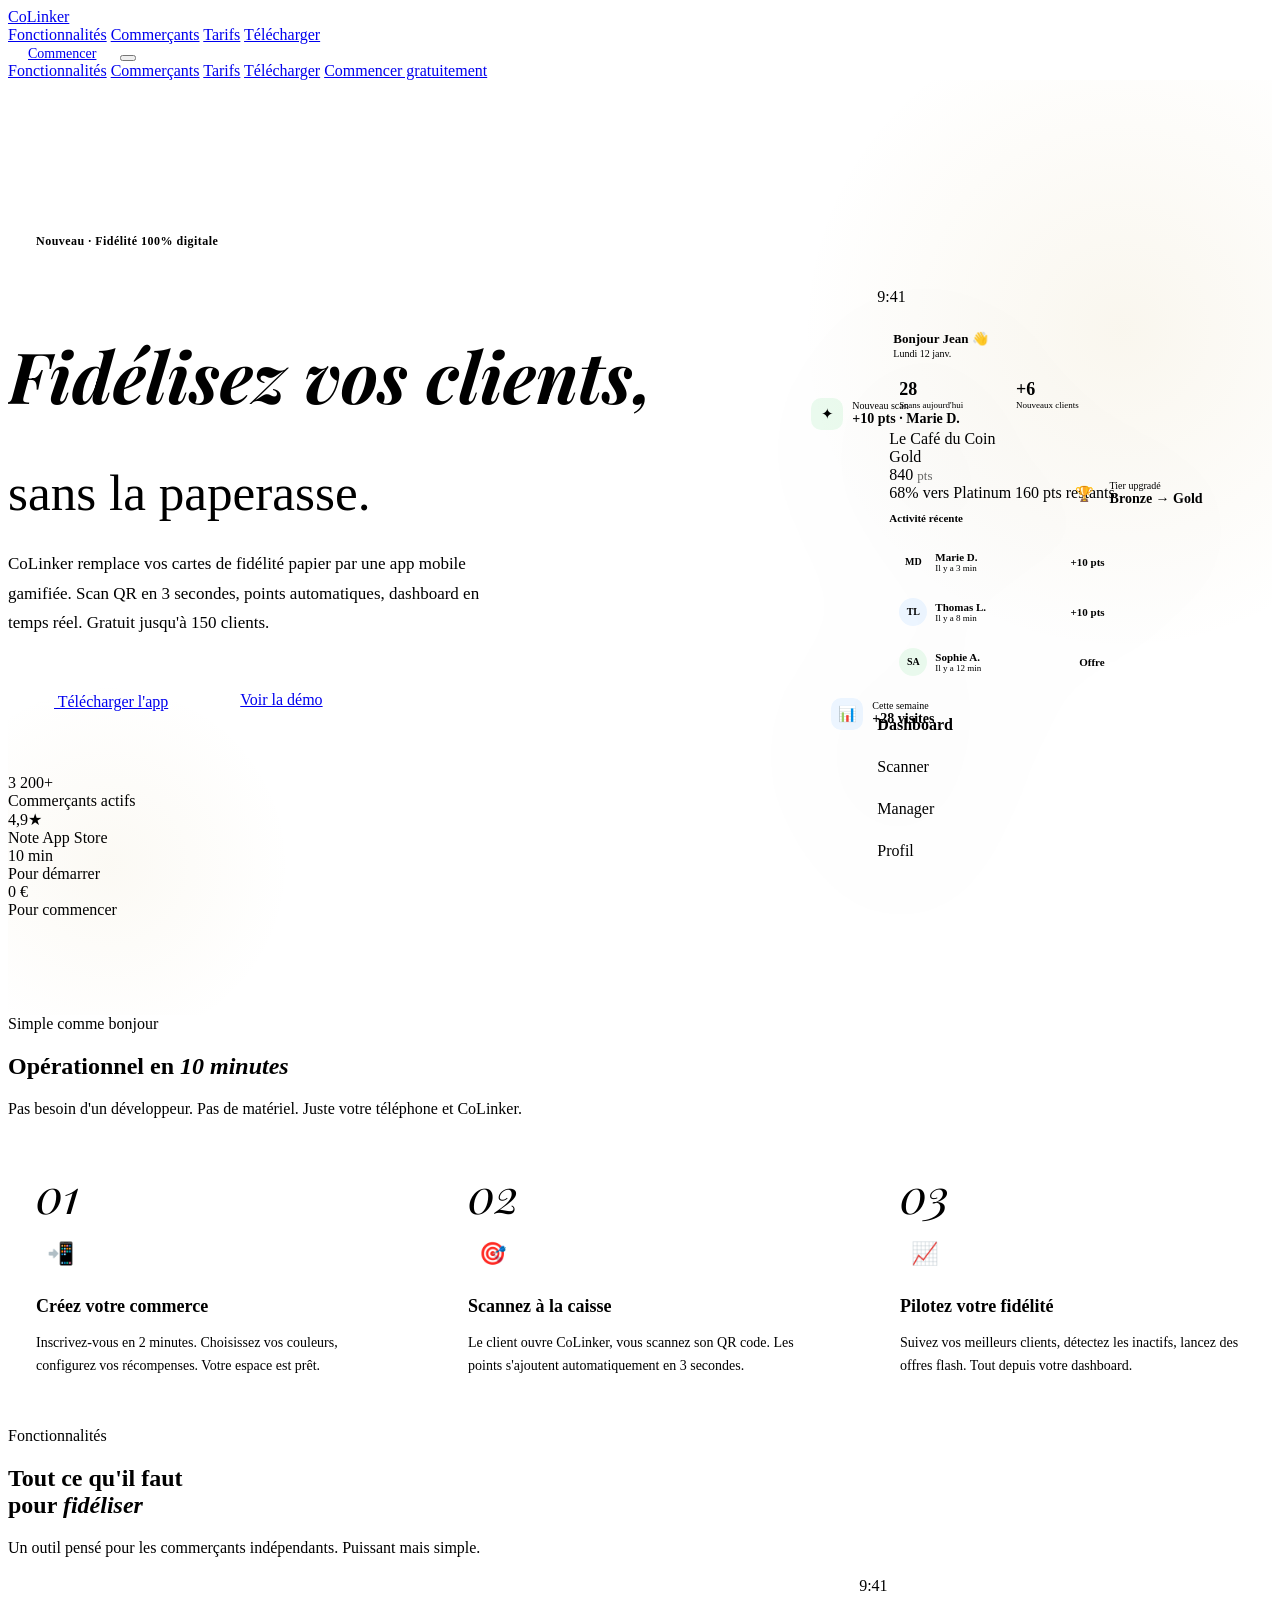
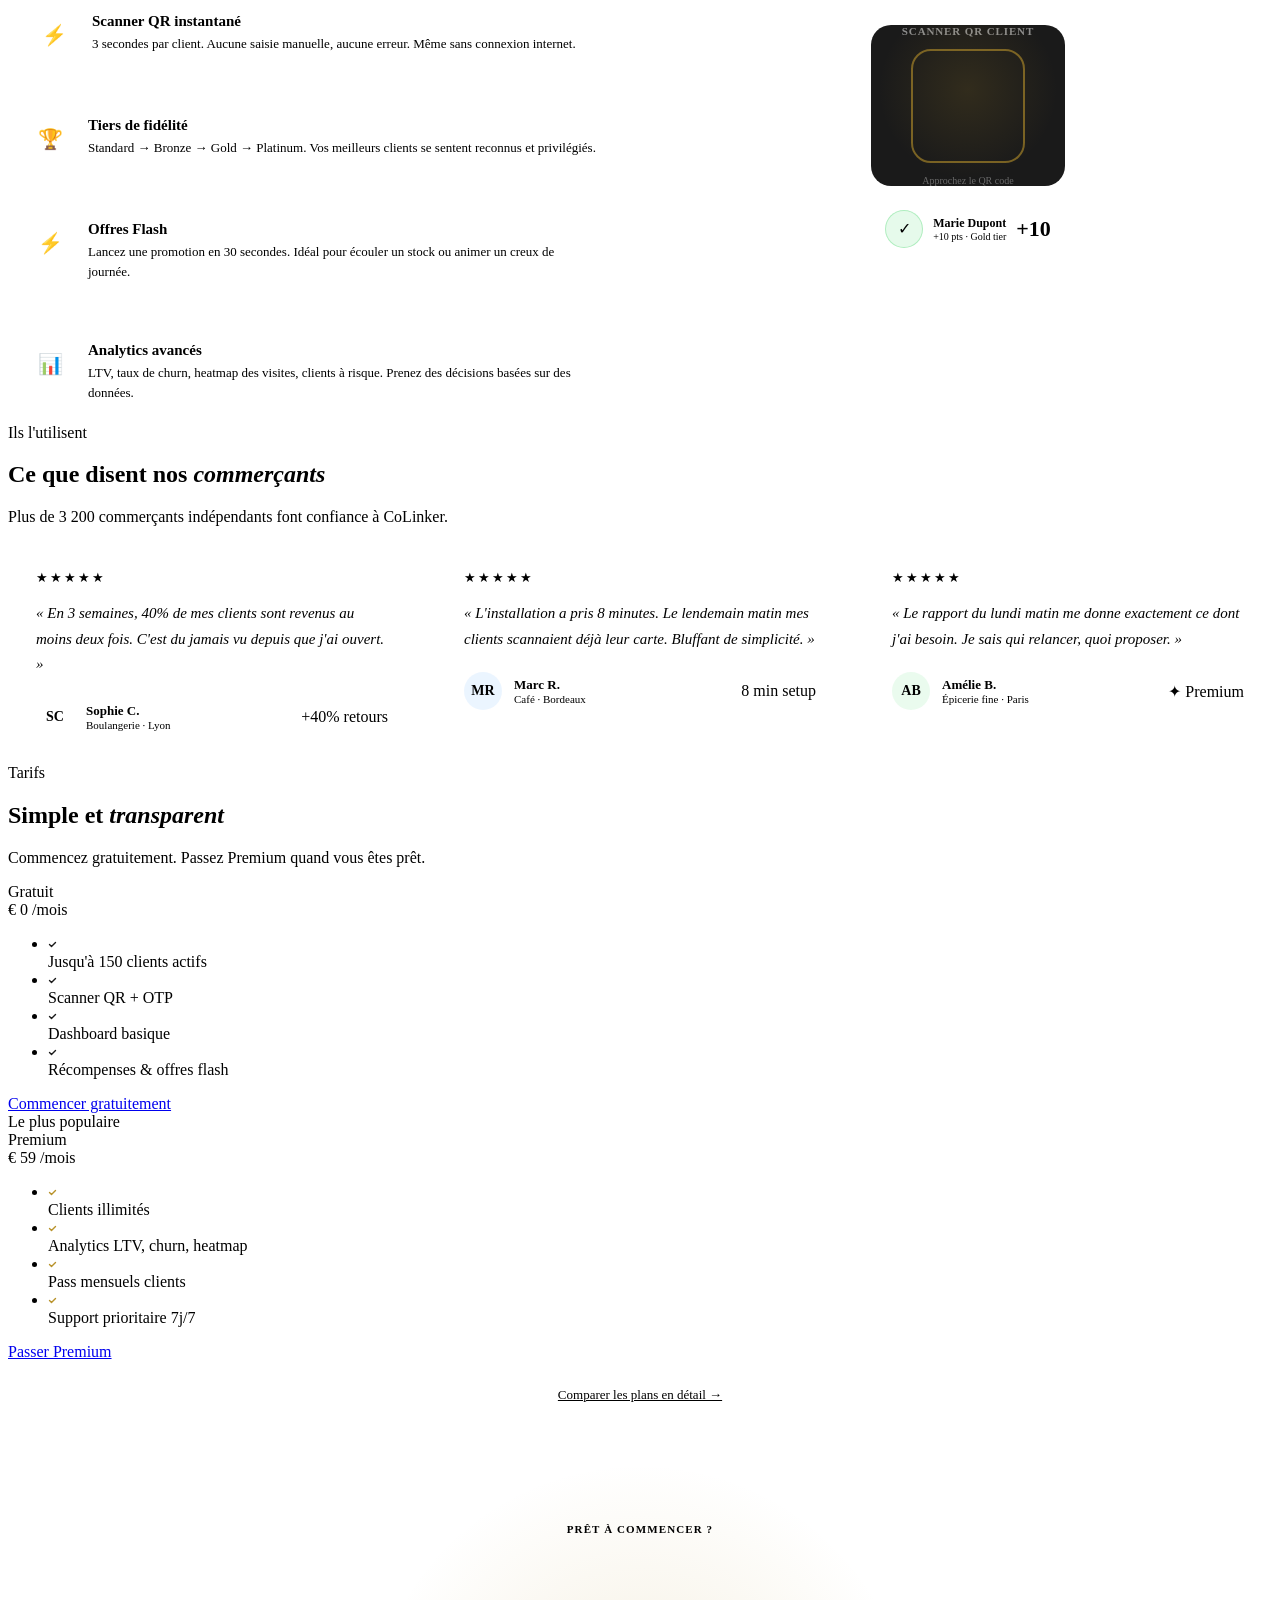
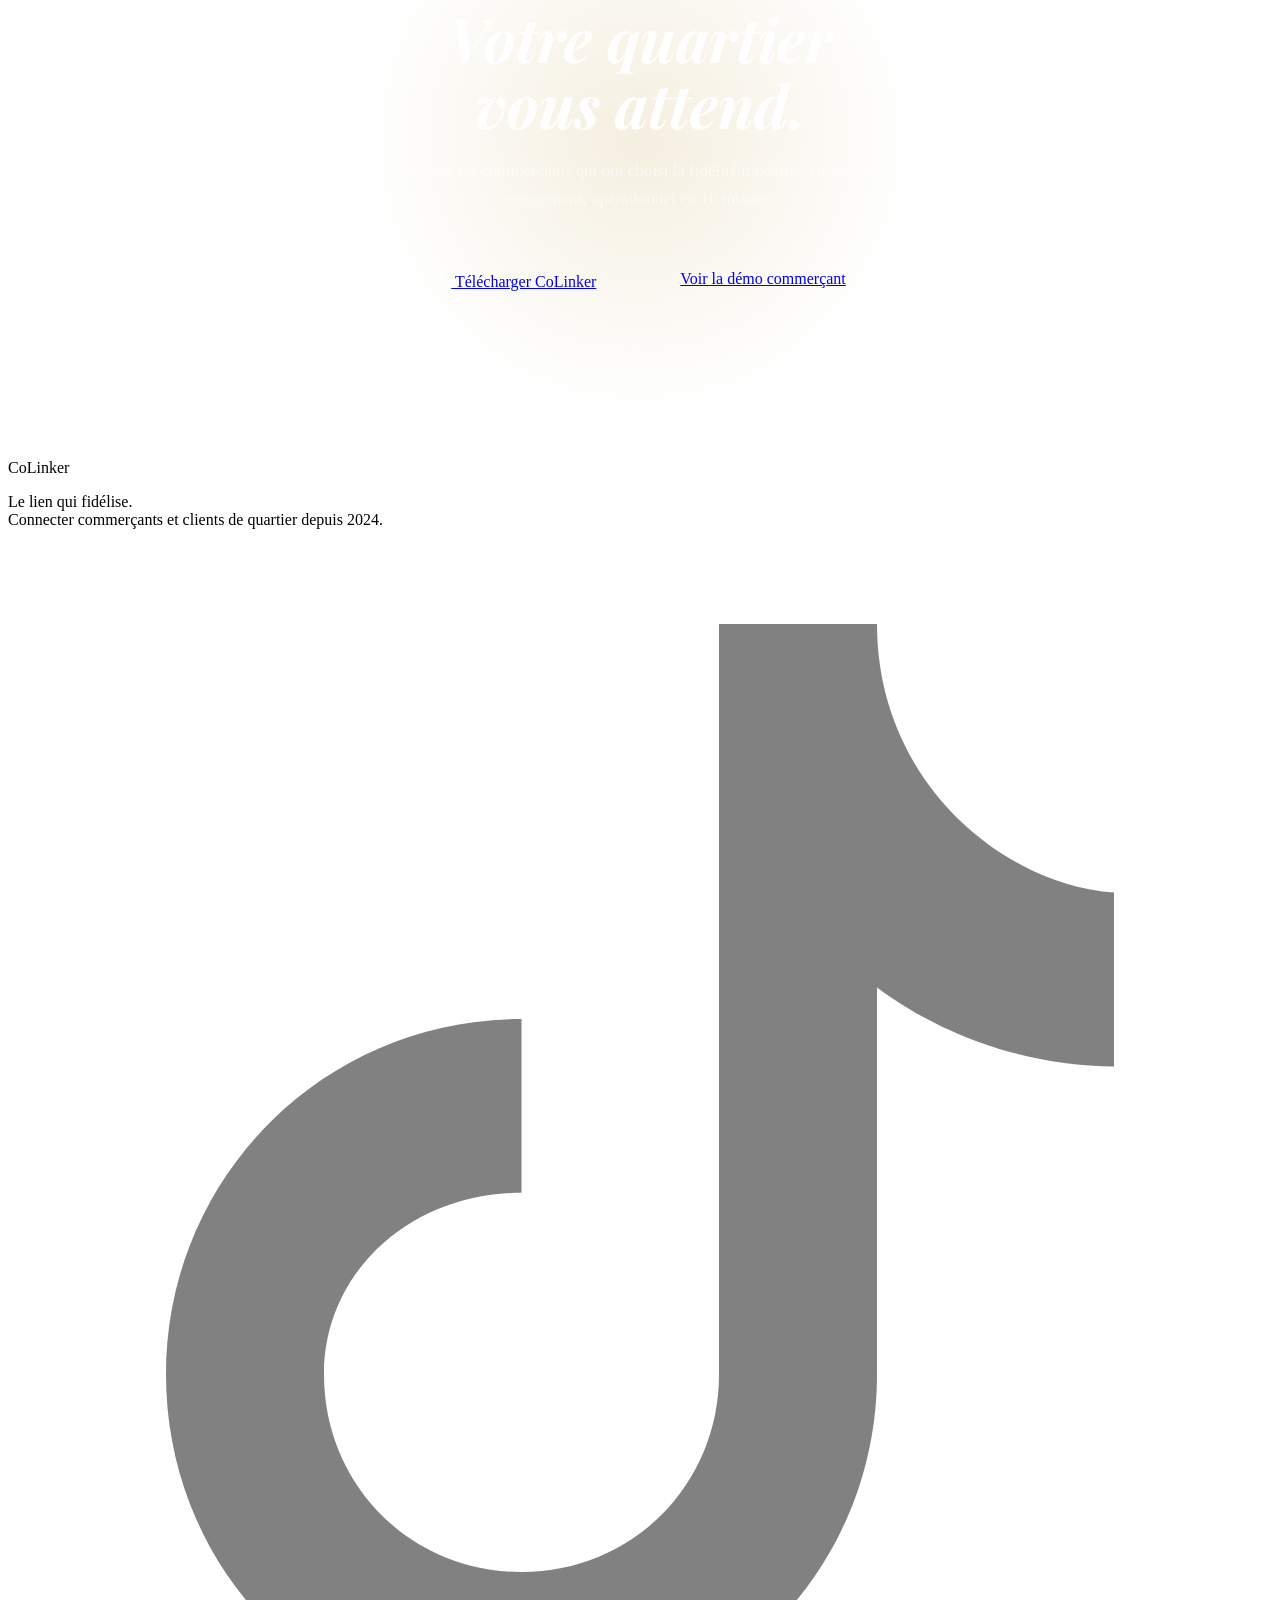
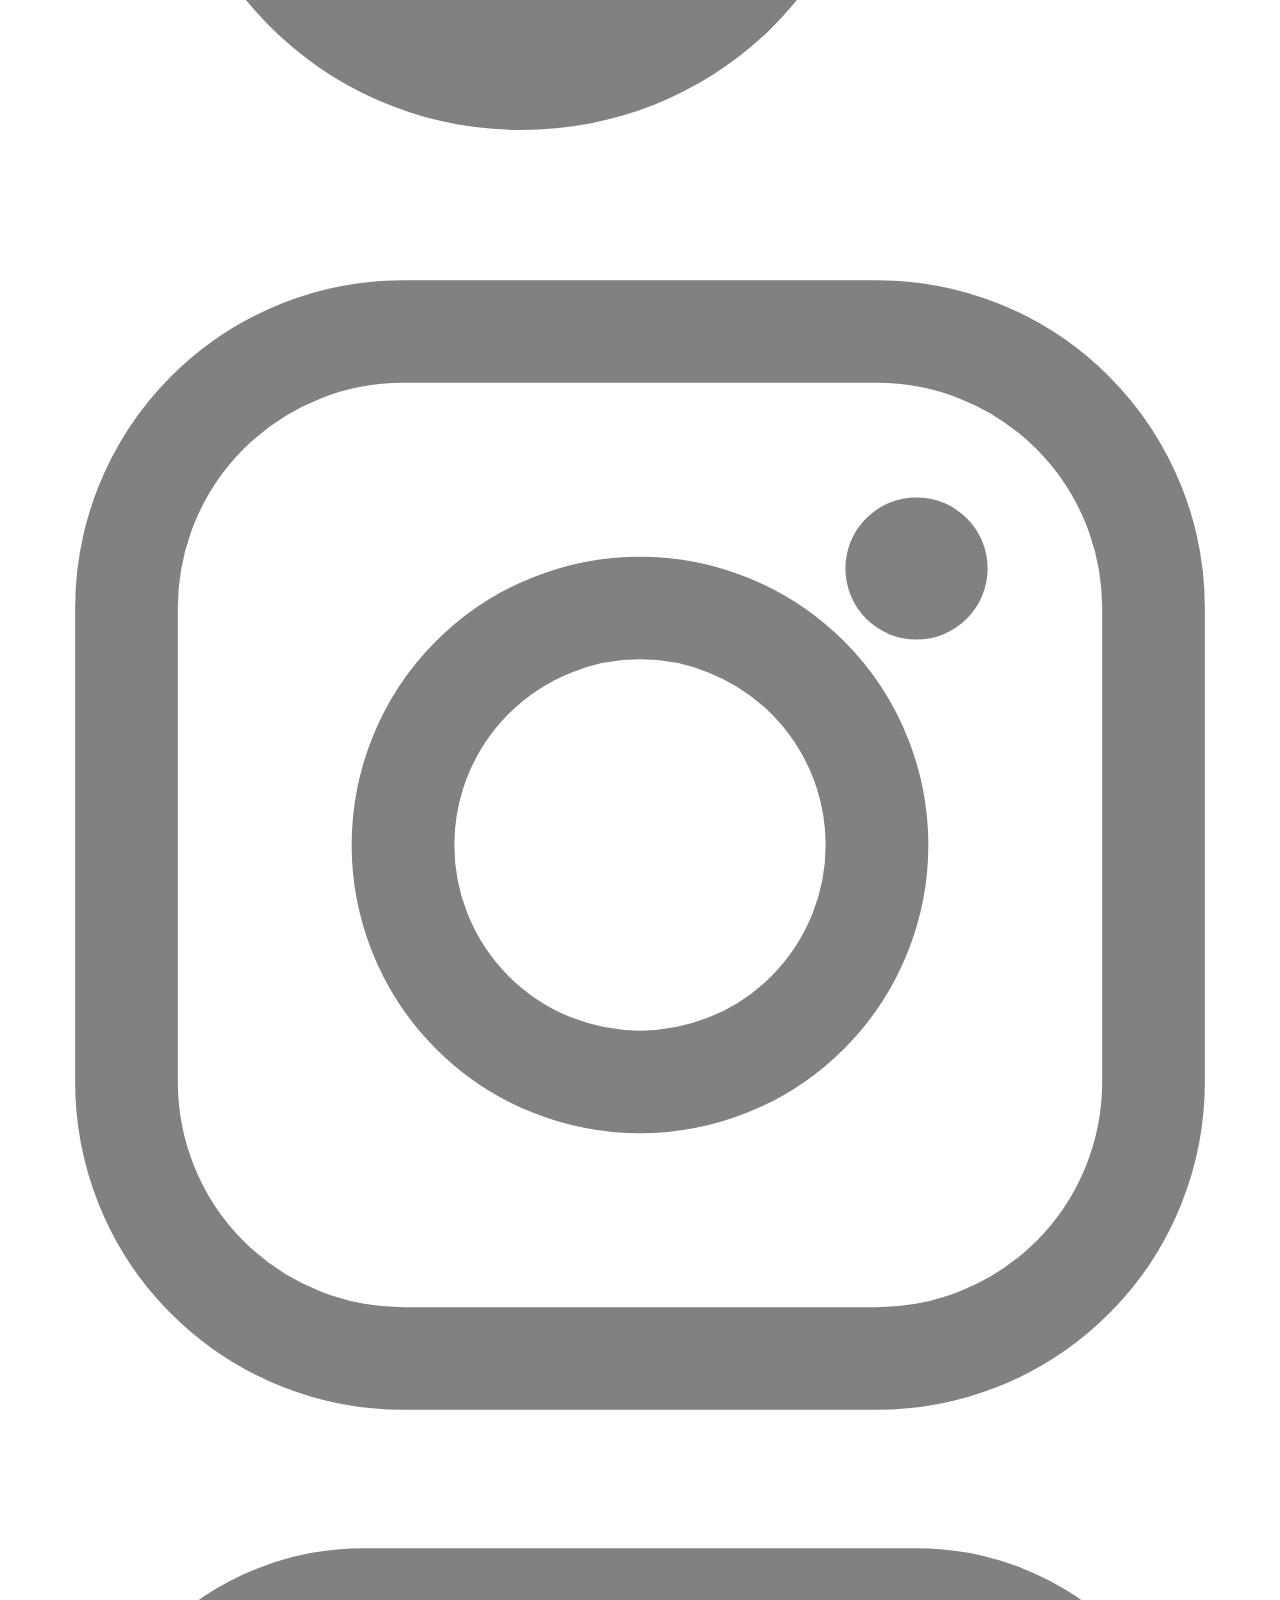
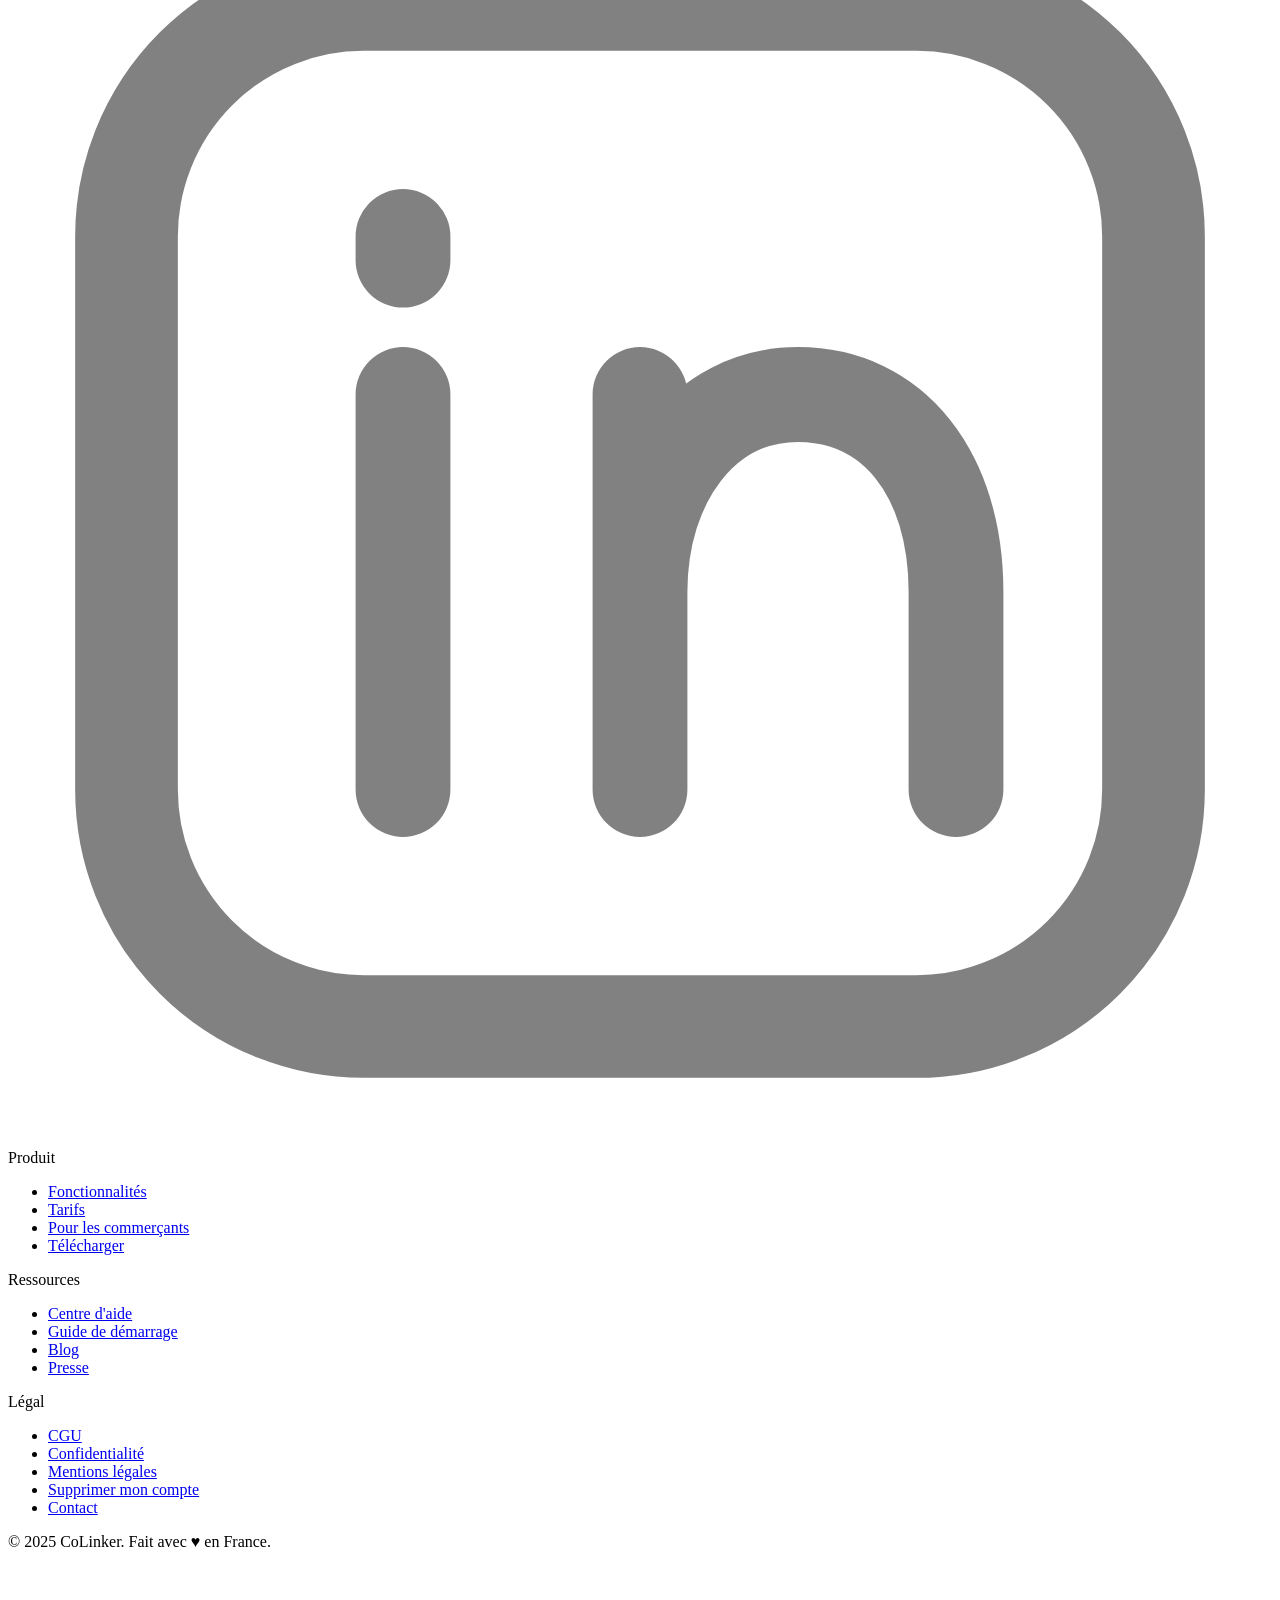
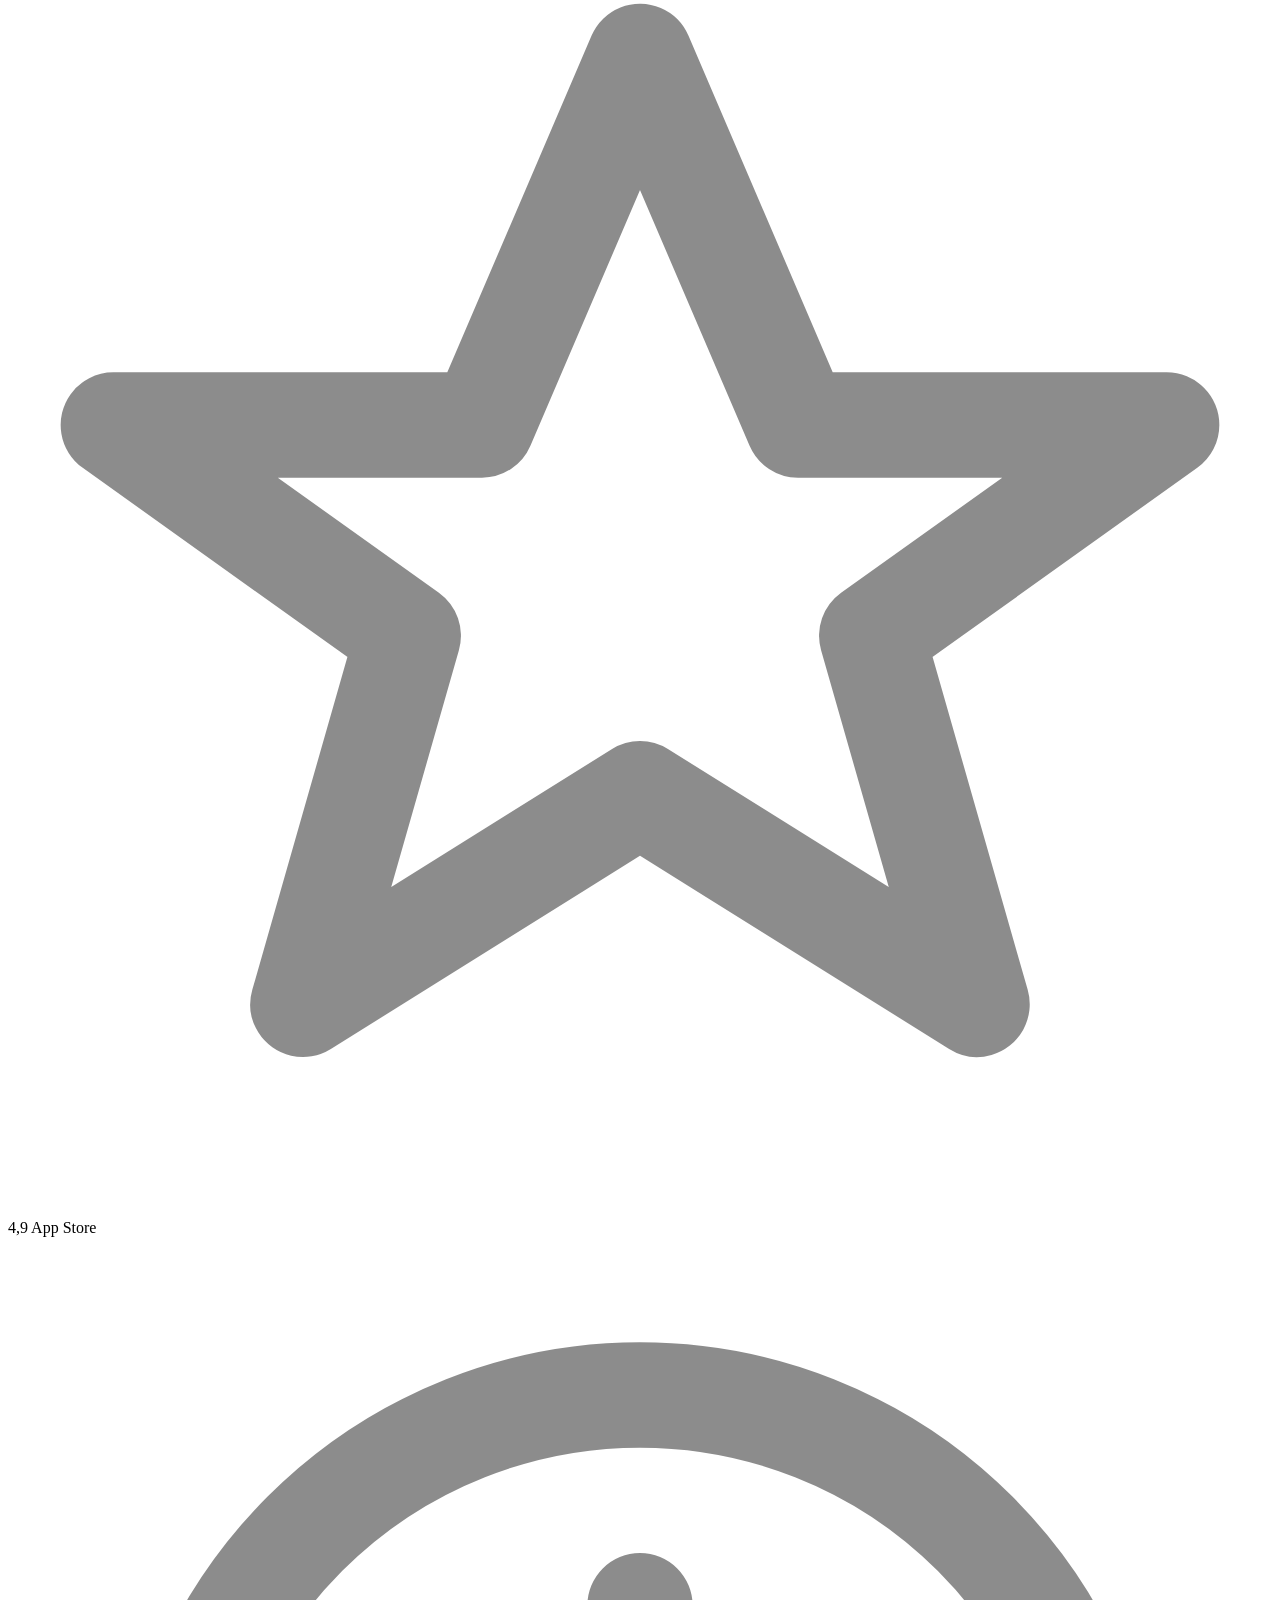
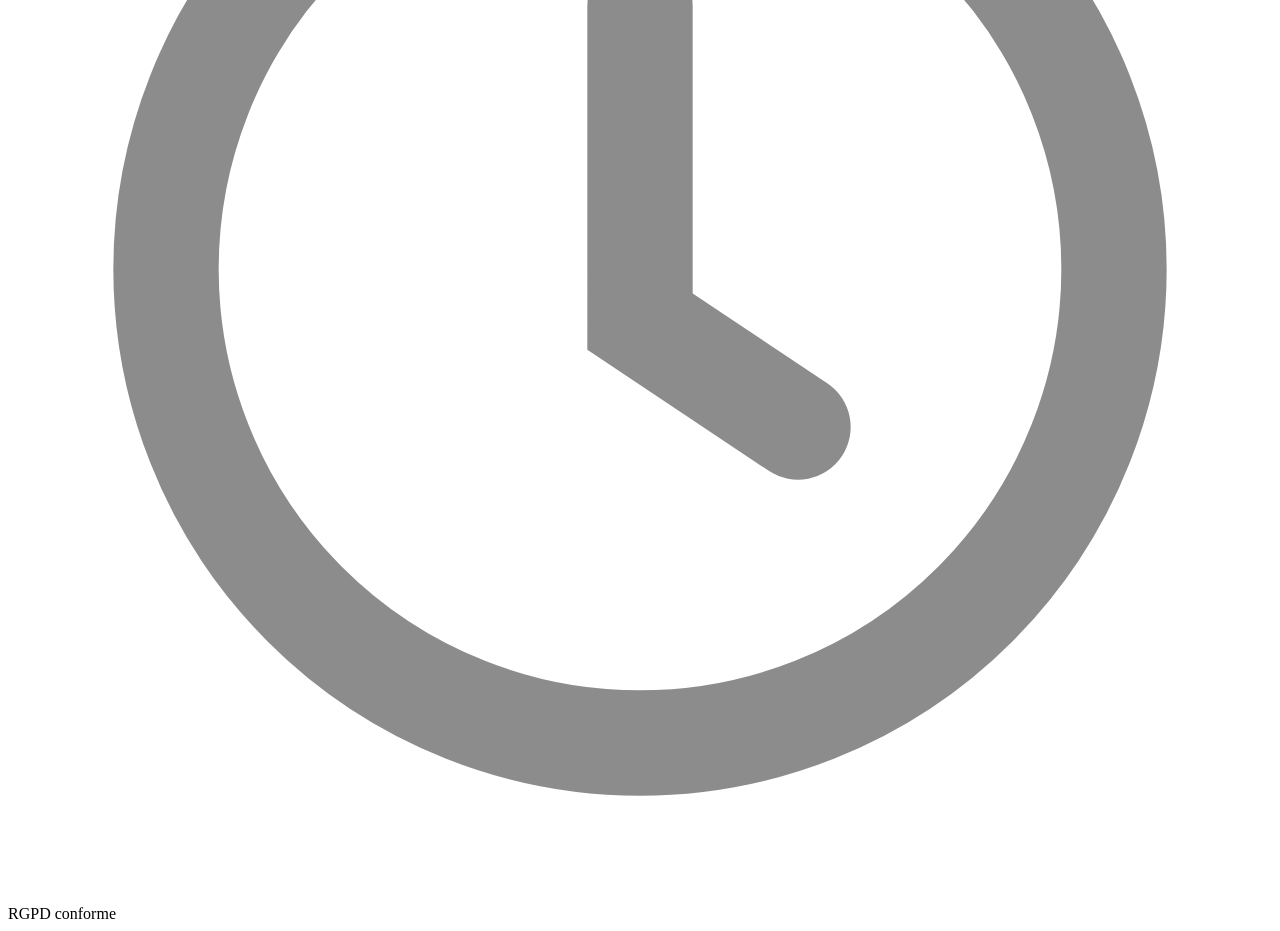
==== commit 1c978c15: "Add files via upload" ====
--- a/index.html
+++ b/index.html
@@ -3,790 +3,736 @@
 <head>
   <meta charset="UTF-8" />
   <meta name="viewport" content="width=device-width, initial-scale=1.0" />
-
-  <!-- ── SEO Core ────────────────────────────────────────── -->
   <title>CoLinker — Application de fidélité locale pour commerçants | Carte digitale gratuite</title>
   <meta name="description" content="CoLinker remplace les cartes papier par une super-app de fidélité digitale. Scanner QR, points automatiques, dashboard temps réel. Gratuit jusqu'à 150 clients." />
-  <meta name="keywords" content="application fidélité commerçants, carte fidélité numérique, programme fidélité restaurant café, fidélisation client indépendant, scanner QR fidélité, CoLinker" />
-  <meta name="author" content="CoLinker" />
-  <meta name="robots" content="index, follow, max-snippet:-1, max-image-preview:large" />
-  <meta name="language" content="fr" />
   <link rel="canonical" href="https://www.colinker.fr/" />
-
-  <!-- ── Open Graph ──────────────────────────────────────── -->
-  <meta property="og:type"        content="website" />
   <meta property="og:title"       content="CoLinker — Fidélité locale réinventée" />
   <meta property="og:description" content="Super-app de fidélité qui connecte commerçants de quartier et clients. Scanner, points automatiques, offres flash. Gratuit pour démarrer." />
   <meta property="og:url"         content="https://www.colinker.fr/" />
-  <meta property="og:site_name"   content="CoLinker" />
-  <meta property="og:locale"      content="fr_FR" />
-
-  <!-- ── Twitter Cards ───────────────────────────────────── -->
-  <meta name="twitter:card"        content="summary_large_image" />
-  <meta name="twitter:title"       content="CoLinker — Fidélité locale réinventée" />
-  <meta name="twitter:description" content="Remplacez vos cartes papier par une expérience de fidélité digitale. Gratuit pour les commerçants indépendants." />
-
-  <!-- ── Structured Data — Organization + SoftwareApplication ── -->
-  <script type="application/ld+json">
-  [
-    {
-      "@context": "https://schema.org",
-      "@type": "Organization",
-      "name": "CoLinker",
-      "url": "https://www.colinker.fr",
-      "description": "Super-app de fidélité locale connectant commerçants indépendants et clients de quartier",
-      "foundingLocation": { "@type": "Place", "addressCountry": "FR" },
-      "sameAs": ["https://www.instagram.com/colinker", "https://www.tiktok.com/@colinker", "https://www.linkedin.com/company/colinker"]
-    },
-    {
-      "@context": "https://schema.org",
-      "@type": "SoftwareApplication",
-      "name": "CoLinker",
-      "applicationCategory": "BusinessApplication",
-      "operatingSystem": "iOS, Android",
-      "offers": [
-        { "@type": "Offer", "name": "Gratuit", "price": "0", "priceCurrency": "EUR" },
-        { "@type": "Offer", "name": "Premium", "price": "59", "priceCurrency": "EUR", "billingIncrement": "month" }
-      ],
-      "aggregateRating": {
-        "@type": "AggregateRating",
-        "ratingValue": "4.9",
-        "ratingCount": "3214",
-        "bestRating": "5"
-      },
-      "description": "CoLinker remplace les cartes de fidélité papier par une application mobile gamifiée connectant les commerçants indépendants (boulangeries, cafés, épiceries) à leurs clients réguliers.",
-      "featureList": "Scanner QR, Programme de points, Dashboard analytics, Offres flash, Tier system, Anti-churn automatique",
-      "screenshot": "https://www.colinker.fr/og-image.jpg"
-    }
-  ]
-  </script>
-
-  <!-- ── Fonts ───────────────────────────────────────────── -->
   <link rel="preconnect" href="https://fonts.googleapis.com" />
   <link rel="preconnect" href="https://fonts.gstatic.com" crossorigin />
   <link href="https://fonts.googleapis.com/css2?family=Figtree:wght@300;600&family=Playfair+Display:ital@1&display=swap" rel="stylesheet" />
-
-  <!-- ── Shared CSS ──────────────────────────────────────── -->
   <link rel="stylesheet" href="assets/style.css" />
-
   <style>
-    /* ── HERO ──────────────────────────────────────────────── */
+    /* ── HERO ──────────────────────────────────────────────────── */
     #hero {
-      padding: 148px 0 88px;
+      padding: 148px 0 96px;
       background: var(--bg-main);
       overflow: hidden;
+      position: relative;
+    }
+    .hero-bg-glow {
+      position: absolute;
+      top: -100px; right: -200px;
+      width: 700px; height: 700px;
+      border-radius: 50%;
+      background: radial-gradient(circle, rgba(184,146,42,0.08) 0%, transparent 65%);
+      pointer-events: none;
+      animation: glow-pulse 6s ease-in-out infinite;
+    }
+    .hero-bg-glow2 {
+      position: absolute;
+      bottom: -50px; left: -100px;
+      width: 400px; height: 400px;
+      border-radius: 50%;
+      background: radial-gradient(circle, rgba(184,146,42,0.05) 0%, transparent 65%);
+      pointer-events: none;
     }
     .hero-grid {
       display: grid;
       grid-template-columns: 1.1fr 0.9fr;
       align-items: center;
-      gap: 60px;
-    }
-
+      gap: 64px;
+      position: relative;
+      z-index: 1;
+    }
+    .hero-tag {
+      display: inline-flex;
+      align-items: center;
+      gap: 8px;
+      background: var(--gold-bg);
+      border: 0.5px solid var(--border-gold);
+      border-radius: var(--r-pill);
+      padding: 6px 14px;
+      margin-bottom: 24px;
+      font-size: 12px;
+      font-weight: 600;
+      color: var(--gold);
+      letter-spacing: 0.04em;
+    }
+    .hero-tag-dot {
+      width: 6px; height: 6px;
+      background: var(--gold);
+      border-radius: 50%;
+      animation: pulse-dot 2s ease-in-out infinite;
+    }
     .hero-h1 {
       font-family: 'Playfair Display', serif;
       font-style: italic;
-      font-size: clamp(46px, 5.5vw, 72px);
-      line-height: 1.09;
+      font-size: clamp(48px, 5.5vw, 74px);
+      line-height: 1.08;
       color: var(--text-primary);
       margin-bottom: 6px;
     }
-    .hero-enfin {
-      font-family: 'Figtree', sans-serif;
+    .hero-sub {
       font-weight: 300;
-      font-size: clamp(36px, 4.5vw, 58px);
+      font-size: clamp(34px, 4vw, 56px);
       color: var(--text-secondary);
       line-height: 1.1;
-      margin-bottom: 26px;
+      margin-bottom: 28px;
     }
     .hero-desc {
       font-size: 17px;
       font-weight: 300;
       color: var(--text-secondary);
-      line-height: 1.7;
+      line-height: 1.75;
       max-width: 480px;
-      margin-bottom: 36px;
-    }
-    .hero-ctas { display: flex; gap: 12px; flex-wrap: wrap; margin-bottom: 44px; }
-
-    /* Stats bar */
-    .stats-bar {
+      margin-bottom: 38px;
+    }
+    .hero-ctas { display: flex; gap: 12px; flex-wrap: wrap; margin-bottom: 48px; }
+
+    /* ── Phone visual ──────────────────────────────────────────── */
+    .hero-visual { display: flex; justify-content: center; position: relative; }
+    .hero-phone-wrap {
+      position: relative;
+      filter: drop-shadow(0 32px 64px rgba(0,0,0,0.18));
+    }
+    .hero-float-badge {
+      position: absolute;
+      background: var(--surface);
+      border: 0.5px solid var(--border-gold);
+      border-radius: 14px;
+      padding: 10px 14px;
+      box-shadow: var(--shadow-card);
       display: flex;
-      gap: 28px;
-      padding-top: 28px;
-      border-top: 1px solid var(--border);
-      flex-wrap: wrap;
-    }
-    .stat-item {}
-    .stat-num {
-      font-weight: 600;
-      font-size: 21px;
-      color: var(--text-primary);
-      line-height: 1;
-      margin-bottom: 4px;
-    }
-    .stat-lbl {
-      font-size: 11.5px;
-      font-weight: 300;
-      color: var(--text-secondary);
-    }
-    .stat-sep { width: 1px; background: var(--border); align-self: stretch; }
-
-    /* ── Phone mockup ───────────────────────────────────────── */
-    .hero-visual { display: flex; justify-content: center; }
-
-    /* Phone inner content */
+      align-items: center;
+      gap: 9px;
+      white-space: nowrap;
+      animation: float-anim 4.5s ease-in-out infinite;
+    }
+    .badge-left {
+      left: -80px; top: 100px;
+      animation-delay: 0s;
+    }
+    .badge-right {
+      right: -90px; top: 180px;
+      animation-delay: 1.2s;
+    }
+    .badge-bottom {
+      left: -60px; bottom: 120px;
+      animation-delay: 0.7s;
+    }
+    .badge-icon {
+      width: 32px; height: 32px;
+      border-radius: 10px;
+      display: flex; align-items: center; justify-content: center;
+      font-size: 15px;
+      flex-shrink: 0;
+    }
+    .badge-icon-gold { background: var(--gold-bg); }
+    .badge-icon-green { background: rgba(48,209,88,0.1); }
+    .badge-icon-blue  { background: rgba(10,132,255,0.08); }
+    .badge-label { font-size: 10px; font-weight: 300; color: var(--text-secondary); }
+    .badge-value { font-size: 14px; font-weight: 600; color: var(--text-primary); }
+
+    /* App inner */
     .app-header {
       padding: 6px 16px 10px;
-      display: flex;
-      justify-content: space-between;
-      align-items: center;
-      flex-shrink: 0;
+      display: flex; justify-content: space-between; align-items: center; flex-shrink: 0;
     }
     .app-greeting { font-size: 13px; font-weight: 600; color: var(--text-primary); }
     .app-date { font-size: 10px; font-weight: 300; color: var(--text-secondary); margin-top: 1px; }
     .app-notif {
-      width: 30px; height: 30px;
-      border-radius: 10px;
+      width: 30px; height: 30px; border-radius: 10px;
+      background: var(--surface); border: 0.5px solid var(--border);
+      display: flex; align-items: center; justify-content: center; position: relative;
+    }
+    .notif-badge {
+      position: absolute; top: -3px; right: -3px;
+      width: 10px; height: 10px; border-radius: 50%;
+      background: var(--red); border: 1.5px solid var(--bg-main);
+    }
+    .app-scroll { flex: 1; overflow: hidden; padding: 0 12px 8px; display: flex; flex-direction: column; gap: 10px; }
+    .kpi-row { display: flex; gap: 8px; }
+    .kpi-chip {
+      flex: 1; background: var(--surface); border: 0.5px solid var(--border);
+      border-radius: 12px; padding: 10px;
+    }
+    .kpi-val { font-size: 18px; font-weight: 600; color: var(--text-primary); line-height: 1; }
+    .kpi-lbl { font-size: 9px; font-weight: 300; color: var(--text-secondary); margin-top: 2px; }
+    .section-h { font-size: 11px; font-weight: 600; color: var(--text-primary); margin-bottom: 6px; }
+    .scan-list { display: flex; flex-direction: column; gap: 6px; }
+    .scan-row {
+      display: flex; align-items: center; gap: 8px;
+      background: var(--surface); border-radius: 10px;
+      padding: 8px 10px; border: 0.5px solid var(--border);
+    }
+    .scan-av {
+      width: 28px; height: 28px; border-radius: 50%;
+      background: var(--gold-bg); border: 0.5px solid var(--border-gold);
+      display: flex; align-items: center; justify-content: center;
+      font-size: 10px; font-weight: 600; color: var(--gold); flex-shrink: 0;
+    }
+    .scan-name { font-size: 11px; font-weight: 600; color: var(--text-primary); }
+    .scan-meta { font-size: 9px; font-weight: 300; color: var(--text-secondary); }
+    .scan-pts { margin-left: auto; font-size: 11px; font-weight: 600; color: var(--green); }
+
+    /* Stats bar */
+    .stat-sep { width: 1px; background: var(--border); align-self: stretch; }
+
+    /* ── HOW IT WORKS ────────────────────────────────────────── */
+    #how { background: var(--surface); }
+    .steps-grid { display: grid; grid-template-columns: repeat(3, 1fr); gap: 32px; }
+    .step-card {
+      padding: 36px 28px;
+      border-radius: var(--r-xl);
+      background: var(--bg-main);
+      border: 0.5px solid var(--border);
+      position: relative;
+      overflow: hidden;
+      transition: transform .3s cubic-bezier(0.22,1,0.36,1), box-shadow .3s;
+    }
+    .step-card:hover { transform: translateY(-6px); box-shadow: var(--shadow-card); }
+    .step-num {
+      font-family: 'Playfair Display', serif;
+      font-style: italic;
+      font-size: 48px;
+      color: var(--gold-xlight);
+      line-height: 1;
+      margin-bottom: 12px;
+    }
+    .step-icon {
+      width: 48px; height: 48px; border-radius: 16px;
+      background: var(--gold-bg); border: 0.5px solid var(--border-gold);
+      display: flex; align-items: center; justify-content: center;
+      margin-bottom: 18px;
+      font-size: 22px;
+    }
+    .step-title { font-size: 18px; font-weight: 600; color: var(--text-primary); margin-bottom: 10px; }
+    .step-desc { font-size: 14px; font-weight: 300; color: var(--text-secondary); line-height: 1.65; }
+    .step-connector {
+      position: absolute;
+      top: 50%; right: -20px;
+      width: 40px; height: 2px;
+      background: linear-gradient(90deg, var(--border-gold), transparent);
+      z-index: 10;
+    }
+
+    /* ── FEATURES ────────────────────────────────────────────── */
+    #features { background: var(--bg-main); }
+    .features-grid { display: grid; grid-template-columns: 1fr 1fr; gap: 48px; align-items: center; }
+    .feature-list { display: flex; flex-direction: column; gap: 20px; }
+    .feature-item {
+      display: flex; align-items: flex-start; gap: 16px;
+      padding: 20px; border-radius: var(--r-xl);
       background: var(--surface);
       border: 0.5px solid var(--border);
+      cursor: pointer;
+      transition: all .3s cubic-bezier(0.22,1,0.36,1);
+    }
+    .feature-item:hover, .feature-item.active {
+      border-color: var(--border-gold);
+      box-shadow: var(--shadow-gold);
+      transform: translateX(4px);
+    }
+    .feature-item.active { background: var(--gold-bg); }
+    .fi-icon {
+      width: 44px; height: 44px; border-radius: 14px;
       display: flex; align-items: center; justify-content: center;
+      font-size: 20px; flex-shrink: 0;
+      background: var(--gold-bg); border: 0.5px solid var(--border-gold);
+    }
+    .fi-title { font-size: 15px; font-weight: 600; color: var(--text-primary); margin-bottom: 4px; }
+    .fi-desc  { font-size: 13px; font-weight: 300; color: var(--text-secondary); line-height: 1.55; }
+    .features-phone { display: flex; justify-content: center; }
+
+    /* ── TESTIMONIALS ────────────────────────────────────────── */
+    #testimonials { background: var(--surface); }
+    .testi-grid { display: grid; grid-template-columns: repeat(3, 1fr); gap: 20px; }
+    .testi-card {
+      background: var(--bg-main); border: 0.5px solid var(--border);
+      border-radius: var(--r-xl); padding: 28px;
+      transition: transform .3s cubic-bezier(0.22,1,0.36,1), box-shadow .3s;
+    }
+    .testi-card:hover { transform: translateY(-4px); box-shadow: var(--shadow-card); border-color: var(--border-gold); }
+    .testi-stars { color: var(--gold); font-size: 13px; letter-spacing: 2px; margin-bottom: 14px; }
+    .testi-text { font-size: 15px; font-weight: 300; color: var(--text-primary); line-height: 1.7; margin-bottom: 20px; font-style: italic; }
+    .testi-author { display: flex; align-items: center; gap: 12px; }
+    .testi-av {
+      width: 38px; height: 38px; border-radius: 50%;
+      background: var(--gold-bg); border: 0.5px solid var(--border-gold);
+      display: flex; align-items: center; justify-content: center;
+      font-size: 14px; font-weight: 600; color: var(--gold);
+    }
+    .testi-name { font-size: 13px; font-weight: 600; color: var(--text-primary); }
+    .testi-role { font-size: 11px; font-weight: 300; color: var(--text-secondary); }
+
+    /* ── PRICING TEASER ──────────────────────────────────────── */
+    #pricing-teaser { background: var(--bg-main); }
+
+    /* ── CTA FINAL ───────────────────────────────────────────── */
+    #cta-final {
+      background: var(--dark-bar);
+      padding: 100px 0;
+      text-align: center;
       position: relative;
-    }
-    .notif-badge {
+      overflow: hidden;
+    }
+    .cta-glow {
       position: absolute;
-      top: -3px; right: -3px;
-      width: 13px; height: 13px;
+      top: 50%; left: 50%;
+      transform: translate(-50%, -50%);
+      width: 600px; height: 600px;
       border-radius: 50%;
-      background: var(--red);
-      color: #fff;
-      font-size: 7px; font-weight: 600;
-      display: flex; align-items: center; justify-content: center;
-      border: 1.5px solid var(--bg-main);
-    }
-    .phone-section-title {
-      font-size: 11px; font-weight: 600;
-      color: var(--text-primary);
-      padding: 0 16px;
-      margin-bottom: 8px;
-    }
-    .phone-section-title span {
-      font-weight: 300;
-      color: var(--text-secondary);
-      margin-left: 4px;
-    }
-    .card-area { padding: 0 12px; margin-bottom: 12px; }
-
-    /* Search bar */
-    .app-search {
-      margin: 0 12px 12px;
-      background: var(--surface);
-      border: 0.5px solid var(--border);
-      border-radius: 11px;
-      padding: 8px 12px;
-      display: flex;
-      align-items: center;
-      gap: 8px;
-    }
-    .app-search-label { font-size: 11px; font-weight: 300; color: var(--text-tertiary); }
-
-    /* Offer mini cards */
-    .phone-offers { padding: 0 12px; display: flex; gap: 8px; }
-    .offer-mini-card {
-      flex: 1;
-      background: var(--surface);
-      border: 0.5px solid var(--border);
-      border-radius: 12px;
-      padding: 10px 10px 8px;
-      overflow: hidden;
-    }
-    .omc-tag {
-      font-size: 8px; font-weight: 600;
-      color: var(--gold);
-      background: var(--gold-bg);
-      padding: 2px 7px;
-      border-radius: 100px;
-      width: fit-content;
-      margin-bottom: 6px;
-    }
-    .omc-name { font-size: 10px; font-weight: 600; color: var(--text-primary); margin-bottom: 2px; }
-    .omc-val { font-size: 13px; font-weight: 600; color: var(--text-primary); margin-bottom: 3px; }
-    .omc-timer { font-size: 8px; font-weight: 300; color: var(--text-secondary); }
-
-    /* ── PROBLEM / SOLUTION ─────────────────────────────────── */
-    #problem { background: var(--bg-main); padding-top: 0; }
-    .ps-grid {
-      display: grid;
-      grid-template-columns: 1fr 1fr;
-      gap: 20px;
-    }
-    .ps-card { border-radius: var(--r-xl); padding: 40px 36px; }
-    .ps-before {
-      background: var(--surface);
-      border: 0.5px solid var(--border);
-      box-shadow: var(--shadow-soft);
-    }
-    .ps-after {
-      background: var(--gold-bg);
-      border: 0.5px solid var(--border-gold);
-    }
-    .ps-badge {
+      background: radial-gradient(circle, rgba(184,146,42,0.15) 0%, transparent 65%);
+      pointer-events: none;
+    }
+    .cta-content { position: relative; z-index: 1; }
+    .cf-label {
       display: inline-block;
-      font-size: 11px; font-weight: 600;
-      letter-spacing: .06em; text-transform: uppercase;
-      padding: 4px 12px; border-radius: 100px;
-      margin-bottom: 24px;
-    }
-    .ps-badge-before { background: rgba(255,59,48,.08); color: var(--red); }
-    .ps-badge-after  { background: rgba(184,146,42,.12); color: var(--gold); }
-    .ps-title { font-weight: 600; font-size: 20px; margin-bottom: 24px; line-height: 1.3; }
-    .ps-list { display: flex; flex-direction: column; gap: 16px; }
-    .ps-item { display: flex; gap: 12px; align-items: flex-start; }
-    .ps-dot {
-      width: 20px; height: 20px;
-      border-radius: 50%;
-      display: flex; align-items: center; justify-content: center;
-      flex-shrink: 0; margin-top: 1px;
-    }
-    .ps-dot-bad  { background: rgba(255,59,48,.1); }
-    .ps-dot-good { background: rgba(184,146,42,.12); }
-    .ps-item-label { font-weight: 600; font-size: 14px; margin-bottom: 2px; }
-    .ps-item-desc  { font-size: 13px; font-weight: 300; color: var(--text-secondary); }
-
-    /* ── FEATURES PREVIEW ──────────────────────────────────── */
-    #features-preview { background: var(--bg-warm); }
-    .features-grid {
-      display: grid;
-      grid-template-columns: repeat(3, 1fr);
-      gap: 18px;
-    }
-    .fc {
-      background: var(--surface);
-      border: 0.5px solid var(--border-gold);
-      border-radius: var(--r-xl);
-      padding: 28px 24px;
-      transition: transform .25s, box-shadow .25s, border-color .25s;
-      box-shadow: var(--shadow-soft);
-    }
-    .fc:hover { transform: translateY(-3px); box-shadow: var(--shadow-card); border-color: rgba(184,146,42,.35); }
-    .fc-icon {
-      width: 44px; height: 44px;
-      border-radius: 13px;
-      background: var(--gold-bg);
-      border: 0.5px solid var(--border-gold);
-      display: flex; align-items: center; justify-content: center;
-      margin-bottom: 18px;
-    }
-    .fc-title { font-weight: 600; font-size: 15px; margin-bottom: 8px; }
-    .fc-desc  { font-size: 13px; font-weight: 300; color: var(--text-secondary); line-height: 1.6; }
-
-    /* ── TESTIMONIALS ───────────────────────────────────────── */
-    #testimonials { background: var(--bg-main); }
-    .tc-grid {
-      display: grid;
-      grid-template-columns: repeat(3, 1fr);
-      gap: 18px;
-    }
-    .tc {
-      background: var(--surface);
-      border: 0.5px solid var(--border-gold);
-      border-radius: var(--r-xl);
-      padding: 28px 24px;
-      display: flex; flex-direction: column; gap: 18px;
-      box-shadow: var(--shadow-soft);
-    }
-    .tc-stars { display: flex; gap: 2px; }
-    .tc-stars span { font-size: 13px; color: var(--gold); }
-    .tc-quote {
+      font-size: 11px; font-weight: 600; letter-spacing: 0.1em; text-transform: uppercase;
+      color: var(--gold); margin-bottom: 20px;
+    }
+    .cf-title {
       font-family: 'Playfair Display', serif;
       font-style: italic;
-      font-size: 15px; line-height: 1.65;
-      color: var(--text-primary); flex: 1;
-    }
-    .tc-author { display: flex; align-items: center; gap: 11px; }
-    .tc-avatar {
-      width: 38px; height: 38px;
-      border-radius: 50%;
-      background: var(--gold-bg);
-      border: 0.5px solid var(--border-gold);
-      display: flex; align-items: center; justify-content: center;
-      font-size: 13px; font-weight: 600; color: var(--gold);
-      flex-shrink: 0;
-    }
-    .tc-name  { font-weight: 600; font-size: 13px; }
-    .tc-role  { font-size: 11px; font-weight: 300; color: var(--text-secondary); }
-
-    /* ── PRICING TEASER ─────────────────────────────────────── */
-    #pricing-teaser { background: var(--bg-warm); }
-    .pt-grid {
-      display: grid;
-      grid-template-columns: 1fr 1fr;
-      gap: 20px;
-      max-width: 780px;
-      margin: 0 auto;
-    }
-    .pt-card {
-      border-radius: var(--r-xl);
-      padding: 36px 32px;
-      display: flex; flex-direction: column;
-    }
-    .pt-free    { background: var(--surface); border: 0.5px solid var(--border); box-shadow: var(--shadow-soft); }
-    .pt-premium { background: var(--gold-pale); border: 1.5px solid var(--border-gold-strong); box-shadow: var(--shadow-gold); }
-    .pt-badge   { display: inline-block; font-size: 11px; font-weight: 600; background: var(--gold); color: #fff; padding: 3px 12px; border-radius: 100px; margin-bottom: 16px; width: fit-content; }
-    .pt-plan    { font-size: 12px; font-weight: 600; text-transform: uppercase; letter-spacing: .08em; color: var(--text-secondary); margin-bottom: 10px; }
-    .pt-price   { display: flex; align-items: flex-end; gap: 2px; margin-bottom: 18px; }
-    .pt-cur     { font-size: 18px; font-weight: 600; padding-bottom: 5px; }
-    .pt-amt     { font-size: 44px; font-weight: 600; line-height: 1; }
-    .pt-per     { font-size: 13px; font-weight: 300; color: var(--text-secondary); padding-bottom: 7px; }
-    .pt-features{ display: flex; flex-direction: column; gap: 10px; margin-bottom: 28px; flex: 1; }
-    .pt-f       { display: flex; gap: 9px; align-items: flex-start; font-size: 13px; font-weight: 300; }
-    .pt-check   { width: 16px; height: 16px; border-radius: 50%; display: flex; align-items: center; justify-content: center; flex-shrink: 0; margin-top: 1px; }
-    .check-std  { background: rgba(26,26,26,.07); }
-    .check-prem { background: rgba(184,146,42,.15); }
-
-    /* ── CTA FINAL ──────────────────────────────────────────── */
-    #cta-final {
-      background: var(--dark-bar);
-      padding: 112px 0;
-      text-align: center;
-    }
-    .cf-label  { font-size: 12px; font-weight: 600; letter-spacing: .08em; text-transform: uppercase; color: rgba(255,255,255,.4); margin-bottom: 24px; display: block; }
-    .cf-title  { font-family: 'Playfair Display', serif; font-style: italic; font-size: clamp(34px, 5vw, 60px); color: #fff; line-height: 1.15; margin-bottom: 18px; }
-    .cf-sub    { font-size: 17px; font-weight: 300; color: rgba(255,255,255,.55); margin: 0 auto 44px; max-width: 500px; }
-    .cf-btns   { display: flex; gap: 14px; justify-content: center; flex-wrap: wrap; }
-    .cf-stores {
-      display: flex; align-items: center; justify-content: center; gap: 28px;
-      margin-top: 48px; padding-top: 36px;
-      border-top: 1px solid rgba(255,255,255,.08);
-    }
-    .cs-item   { display: flex; align-items: center; gap: 8px; color: rgba(255,255,255,.38); font-size: 12px; font-weight: 300; }
-
-    /* ── RESPONSIVE ─────────────────────────────────────────── */
-    @media (max-width: 900px) {
-      .features-grid { grid-template-columns: repeat(2, 1fr); }
-    }
-    @media (max-width: 768px) {
-      #hero { padding: 120px 0 72px; }
+      font-size: clamp(36px, 5vw, 60px);
+      color: #fff;
+      line-height: 1.1;
+      margin-bottom: 20px;
+    }
+    .cf-sub {
+      font-size: 17px; font-weight: 300; color: rgba(255,255,255,.55);
+      max-width: 520px; margin: 0 auto 40px; line-height: 1.7;
+    }
+    .cf-btns { display: flex; gap: 12px; justify-content: center; flex-wrap: wrap; margin-bottom: 36px; }
+    .cf-stores { display: flex; gap: 20px; justify-content: center; flex-wrap: wrap; }
+    .cs-item {
+      display: flex; align-items: center; gap: 7px;
+      font-size: 12px; font-weight: 300; color: rgba(255,255,255,.35);
+    }
+
+    /* Responsive */
+    @media (max-width: 1000px) {
+      .badge-left, .badge-right, .badge-bottom { display: none; }
+    }
+    @media (max-width: 860px) {
       .hero-grid { grid-template-columns: 1fr; gap: 48px; }
-      .hero-desc { max-width: 100%; }
-      .hero-ctas { justify-content: center; }
-      .stats-bar { justify-content: center; }
       .hero-visual { order: -1; }
-      .ps-grid { grid-template-columns: 1fr; }
-      .tc-grid { grid-template-columns: 1fr; }
-      .pt-grid { grid-template-columns: 1fr; max-width: 420px; }
+      .steps-grid { grid-template-columns: 1fr; }
+      .step-connector { display: none; }
+      .features-grid { grid-template-columns: 1fr; }
+      .testi-grid { grid-template-columns: 1fr; }
     }
     @media (max-width: 480px) {
-      .features-grid { grid-template-columns: 1fr; }
-      .ps-card { padding: 28px 22px; }
-      .pt-card { padding: 28px 22px; }
-      .hero-ctas { flex-direction: column; }
-      .hero-ctas .btn { width: 100%; }
-      .cf-btns { flex-direction: column; align-items: center; }
-      .cf-btns .btn { width: 100%; max-width: 300px; }
+      #hero { padding: 116px 0 72px; }
+      .hero-h1 { font-size: 40px; }
     }
   </style>
 </head>
 <body>
 
-<!-- ============================================================
-     NAV
-============================================================ -->
+<!-- ── NAV ───────────────────────────────────────────────────────── -->
 <nav id="nav" role="navigation" aria-label="Navigation principale">
   <div class="container">
     <div class="nav-inner">
-      <a href="index.html" class="nav-logo" aria-label="CoLinker — Accueil">
+      <a href="./" class="nav-logo" aria-label="CoLinker — Accueil">
         <span class="co">Co</span><span class="linker">Linker</span>
       </a>
       <div class="nav-links">
         <a href="fonctionnalites.html">Fonctionnalités</a>
+        <a href="commercants.html">Commerçants</a>
         <a href="tarifs.html">Tarifs</a>
-        <a href="commercants.html">Commerçants</a>
         <a href="telecharger.html">Télécharger</a>
       </div>
       <div class="nav-right">
-        <a href="telecharger.html" class="btn btn-dark">Télécharger gratuitement</a>
-        <button class="burger" id="burgerBtn" aria-label="Menu" aria-expanded="false">
-          <span></span><span></span><span></span>
+        <a href="telecharger.html" class="btn btn-gold" style="padding:10px 20px;font-size:14px;">Commencer</a>
+        <button class="burger" id="burgerBtn" aria-label="Menu" aria-expanded="false" aria-controls="mobileMenu">
+          <span class="burger-line"></span>
+          <span class="burger-line"></span>
+          <span class="burger-line"></span>
         </button>
       </div>
     </div>
   </div>
 </nav>
-<div class="mobile-menu" id="mobileMenu" role="dialog" aria-label="Navigation mobile">
+<div class="mobile-menu" id="mobileMenu" role="dialog" aria-label="Menu mobile">
   <a href="fonctionnalites.html" onclick="closeMobile()">Fonctionnalités</a>
-  <a href="tarifs.html" onclick="closeMobile()">Tarifs</a>
-  <a href="commercants.html" onclick="closeMobile()">Commerçants</a>
-  <a href="telecharger.html" onclick="closeMobile()">Télécharger</a>
-  <a href="telecharger.html" class="btn btn-dark" onclick="closeMobile()">Télécharger gratuitement</a>
+  <a href="commercants.html"     onclick="closeMobile()">Commerçants</a>
+  <a href="tarifs.html"          onclick="closeMobile()">Tarifs</a>
+  <a href="telecharger.html"     onclick="closeMobile()">Télécharger</a>
+  <a href="telecharger.html" class="btn btn-gold" onclick="closeMobile()">Commencer gratuitement</a>
 </div>
 
-
-<!-- ============================================================
+<main>
+
+<!-- ================================================================
      HERO
-============================================================ -->
-<main>
-<section id="hero" aria-label="Introduction">
+================================================================ -->
+<section id="hero">
+  <div class="hero-bg-glow"></div>
+  <div class="hero-bg-glow2"></div>
   <div class="container">
     <div class="hero-grid">
 
-      <!-- Copy -->
+      <!-- Left -->
       <div>
-        <div class="tag-pill fade-up">
-          <span class="dot"></span>
-          Nouveau — Fidélité locale réinventée
-        </div>
-        <h1 class="hero-h1 fade-up d1">Chaque visite compte.</h1>
-        <p class="hero-enfin fade-up d2">Enfin.</p>
-        <p class="hero-desc fade-up d2">
-          CoLinker connecte les commerçants de quartier à leurs meilleurs clients.
-          Scanner, fidéliser, récompenser — sans carte papier, sans friction.
+        <div class="hero-tag fade-up">
+          <span class="hero-tag-dot"></span>
+          Nouveau · Fidélité 100% digitale
+        </div>
+        <h1 class="hero-h1 fade-up d1">Fidélisez vos clients,</h1>
+        <p class="hero-sub fade-up d2">sans la paperasse.</p>
+        <p class="hero-desc fade-up d3">
+          CoLinker remplace vos cartes de fidélité papier par une app mobile gamifiée. Scan QR en 3 secondes, points automatiques, dashboard en temps réel. Gratuit jusqu'à 150 clients.
         </p>
-        <div class="hero-ctas fade-up d3">
-          <a href="telecharger.html" class="btn btn-dark">
-            <svg width="15" height="15" viewBox="0 0 15 15" fill="none"><path d="M7.5 2v8M5 7.5l2.5 2.5 2.5-2.5M2.5 12.5h10" stroke="#fff" stroke-width="1.6" stroke-linecap="round" stroke-linejoin="round"/></svg>
-            Télécharger — c'est gratuit
+        <div class="hero-ctas fade-up d4">
+          <a href="telecharger.html" class="btn btn-gold" style="padding:15px 30px;font-size:16px;">
+            <svg width="16" height="16" viewBox="0 0 16 16" fill="none"><path d="M8 2v8M5.5 7.5L8 10l2.5-2.5M2 13h12" stroke="#fff" stroke-width="1.6" stroke-linecap="round" stroke-linejoin="round"/></svg>
+            Télécharger l'app
           </a>
-          <a href="commercants.html" class="btn btn-gold-outline">Je suis commerçant →</a>
-        </div>
-        <div class="stats-bar fade-up d4">
+          <a href="commercants.html" class="btn btn-dark" style="padding:15px 30px;font-size:16px;">Voir la démo</a>
+        </div>
+        <div class="stats-bar fade-up d5">
           <div class="stat-item">
-            <div class="stat-num"><span data-count="2000" data-suffix="+">2 000+</span></div>
+            <div class="stat-num"><span data-count="3200" data-suffix="+">3 200+</span></div>
             <div class="stat-lbl">Commerçants actifs</div>
-          </div>
-          <div class="stat-sep"></div>
-          <div class="stat-item">
-            <div class="stat-num"><span data-count="150000">150 000</span></div>
-            <div class="stat-lbl">Clients réguliers</div>
           </div>
           <div class="stat-sep"></div>
           <div class="stat-item">
             <div class="stat-num"><span data-count="4.9" data-suffix="★">4,9★</span></div>
             <div class="stat-lbl">Note App Store</div>
           </div>
-        </div>
-      </div>
-
-      <!-- Phone mockup — Client app home screen -->
-      <div class="hero-visual fade-up d3">
-        <div class="float">
-          <div class="phone-device" role="img" aria-label="Aperçu de l'application CoLinker">
+          <div class="stat-sep"></div>
+          <div class="stat-item">
+            <div class="stat-num"><span data-count="10">10</span> min</div>
+            <div class="stat-lbl">Pour démarrer</div>
+          </div>
+          <div class="stat-sep"></div>
+          <div class="stat-item">
+            <div class="stat-num">0 €</div>
+            <div class="stat-lbl">Pour commencer</div>
+          </div>
+        </div>
+      </div>
+
+      <!-- Right — Phone mockup -->
+      <div class="hero-visual fade-right d2">
+        <div class="hero-phone-wrap float">
+
+          <!-- Floating badges -->
+          <div class="hero-float-badge badge-left">
+            <div class="badge-icon badge-icon-green">✦</div>
+            <div>
+              <div class="badge-label">Nouveau scan</div>
+              <div class="badge-value">+10 pts · Marie D.</div>
+            </div>
+          </div>
+          <div class="hero-float-badge badge-right">
+            <div class="badge-icon badge-icon-gold">🏆</div>
+            <div>
+              <div class="badge-label">Tier upgradé</div>
+              <div class="badge-value">Bronze → Gold</div>
+            </div>
+          </div>
+          <div class="hero-float-badge badge-bottom">
+            <div class="badge-icon badge-icon-blue">📊</div>
+            <div>
+              <div class="badge-label">Cette semaine</div>
+              <div class="badge-value">+28 visites</div>
+            </div>
+          </div>
+
+          <!-- Phone -->
+          <div class="phone-device">
             <div class="phone-screen">
               <div class="dynamic-island"></div>
 
-              <!-- Status bar -->
               <div class="status-bar">
                 <span class="status-time">9:41</span>
                 <div class="status-icons">
-                  <svg width="14" height="10" viewBox="0 0 14 10" fill="none"><rect x="0" y="6.5" width="2" height="3.5" rx=".5" fill="#1A1A1A"/><rect x="3" y="4.5" width="2" height="5.5" rx=".5" fill="#1A1A1A"/><rect x="6" y="2.5" width="2" height="7.5" rx=".5" fill="#1A1A1A"/><rect x="9" y="0" width="2" height="10" rx=".5" fill="#1A1A1A"/><rect x="12" y="0" width="2" height="10" rx=".5" fill="#1A1A1A" opacity=".25"/></svg>
-                  <svg width="14" height="10" viewBox="0 0 14 10" fill="none"><path d="M7 2.5C4.8 2.5 2.8 3.5 1.5 5L0 3.5C1.7 1.9 4.2 1 7 1s5.3.9 7 2.5L12.5 5C11.2 3.5 9.2 2.5 7 2.5z" fill="#1A1A1A"/><path d="M7 5.5c-1.2 0-2.2.5-3 1.2L3 5.8C4.2 4.9 5.5 4.5 7 4.5s2.8.4 4 1.3L10 7.2C9.2 6 8.2 5.5 7 5.5z" fill="#1A1A1A"/><circle cx="7" cy="9" r="1" fill="#1A1A1A"/></svg>
-                  <svg width="22" height="10" viewBox="0 0 22 10" fill="none"><rect x=".5" y=".5" width="17" height="9" rx="2.5" stroke="#1A1A1A" stroke-opacity=".35"/><rect x="2" y="2" width="12.5" height="6" rx="1.5" fill="#1A1A1A"/><path d="M18.5 3v4c.8-.4 1.2-1 1.2-2s-.4-1.6-1.2-2z" fill="#1A1A1A" opacity=".4"/></svg>
+                  <svg width="15" height="11" viewBox="0 0 15 11" fill="none"><rect x=".5" y="3" width="3" height="8" rx="1" fill="var(--text-primary)" opacity=".3"/><rect x="5" y="2" width="3" height="9" rx="1" fill="var(--text-primary)" opacity=".55"/><rect x="9.5" y="0" width="3" height="11" rx="1" fill="var(--text-primary)"/><rect x="14" y="3" width="1" height="5" rx=".5" fill="var(--text-primary)" opacity=".4"/></svg>
+                  <svg width="16" height="11" viewBox="0 0 16 11" fill="none"><path d="M1 3.5C3.5 1.2 6.6 0 8 0s4.5 1.2 7 3.5" stroke="var(--text-primary)" stroke-width="1.2" stroke-linecap="round" opacity=".3"/><path d="M3.5 6C5.2 4.3 6.8 3.5 8 3.5S10.8 4.3 12.5 6" stroke="var(--text-primary)" stroke-width="1.2" stroke-linecap="round" opacity=".6"/><path d="M6 8.5C6.8 7.7 7.5 7.3 8 7.3s1.2.4 2 1.2" stroke="var(--text-primary)" stroke-width="1.2" stroke-linecap="round"/><circle cx="8" cy="11" r="1" fill="var(--text-primary)"/></svg>
+                  <svg width="25" height="12" viewBox="0 0 25 12" fill="none"><rect x=".5" y=".5" width="21" height="11" rx="3.5" stroke="var(--text-primary)" stroke-opacity=".35"/><rect x="2" y="2" width="17" height="8" rx="2" fill="var(--text-primary)"/><path d="M23 4v4a2 2 0 000-4z" fill="var(--text-primary)" fill-opacity=".4"/></svg>
                 </div>
               </div>
 
-              <!-- App header -->
-              <div class="app-header">
-                <div>
-                  <div class="app-greeting">Bonjour, Julie</div>
-                  <div class="app-date">Jeudi 10 avril · Paris 11e</div>
+              <div class="phone-content">
+                <div class="app-header">
+                  <div>
+                    <div class="app-greeting">Bonjour Jean 👋</div>
+                    <div class="app-date">Lundi 12 janv.</div>
+                  </div>
+                  <div class="app-notif">
+                    <svg width="14" height="14" viewBox="0 0 14 14" fill="none"><path d="M7 1.5C4.5 1.5 2.5 3.5 2.5 6v2l-1 1.5h11l-1-1.5V6C11.5 3.5 9.5 1.5 7 1.5z" stroke="var(--text-secondary)" stroke-width="1.2"/><path d="M5.5 11.5a1.5 1.5 0 003 0" stroke="var(--text-secondary)" stroke-width="1.2"/></svg>
+                    <div class="notif-badge"></div>
+                  </div>
                 </div>
-                <div class="app-notif">
-                  <svg width="14" height="14" viewBox="0 0 14 14" fill="none"><path d="M7 1.5A4 4 0 003 5.5v1.6L2 9h10l-1-1.9V5.5A4 4 0 007 1.5z" stroke="#1A1A1A" stroke-width="1.2" stroke-linecap="round"/><path d="M5.5 9v.5a1.5 1.5 0 003 0V9" stroke="#1A1A1A" stroke-width="1.2" stroke-linecap="round"/></svg>
-                  <div class="notif-badge">3</div>
-                </div>
-              </div>
-
-              <!-- Search -->
-              <div class="app-search">
-                <svg width="12" height="12" viewBox="0 0 12 12" fill="none"><circle cx="5" cy="5" r="3.5" stroke="#1A1A1A" stroke-opacity=".3" stroke-width="1.2"/><path d="M8 8l2 2" stroke="#1A1A1A" stroke-opacity=".3" stroke-width="1.2" stroke-linecap="round"/></svg>
-                <span class="app-search-label">Rechercher un commerce...</span>
-              </div>
-
-              <!-- Cards section -->
-              <div class="phone-section-title">Vos cartes <span>3</span></div>
-              <div class="card-area">
-                <div class="loyalty-card">
-                  <div class="lc-row">
-                    <span class="lc-brand">Café Lumière</span>
-                    <span class="lc-tier">Gold</span>
+
+                <div class="app-scroll">
+                  <div class="kpi-row">
+                    <div class="kpi-chip">
+                      <div class="kpi-val">28</div>
+                      <div class="kpi-lbl">Scans aujourd'hui</div>
+                    </div>
+                    <div class="kpi-chip">
+                      <div class="kpi-val" style="color:var(--green)">+6</div>
+                      <div class="kpi-lbl">Nouveaux clients</div>
+                    </div>
                   </div>
-                  <div class="lc-pts-num">840</div>
-                  <div class="lc-pts-sub">points · prochaine récompense à 1 000</div>
-                  <div class="lc-progress"><div class="lc-progress-bar" style="width:84%"></div></div>
-                  <div class="lc-progress-row">
-                    <span class="lc-progress-label">0</span>
-                    <span class="lc-progress-label">1 000 pts = café offert</span>
+
+                  <!-- Loyalty card mini -->
+                  <div class="loyalty-card">
+                    <div class="lc-row">
+                      <div class="lc-brand">Le Café du Coin</div>
+                      <div class="lc-tier">Gold</div>
+                    </div>
+                    <div class="lc-pts-num">840 <span style="font-size:13px;font-weight:300;opacity:.6">pts</span></div>
+                    <div class="lc-progress"><div class="lc-progress-bar" style="width:68%"></div></div>
+                    <div class="lc-progress-row">
+                      <span class="lc-progress-label">68% vers Platinum</span>
+                      <span class="lc-progress-label">160 pts restants</span>
+                    </div>
+                    <div class="lc-stamps">
+                      <div class="lc-stamp on"></div><div class="lc-stamp on"></div><div class="lc-stamp on"></div>
+                      <div class="lc-stamp on"></div><div class="lc-stamp on"></div><div class="lc-stamp on"></div>
+                      <div class="lc-stamp on"></div><div class="lc-stamp"></div><div class="lc-stamp"></div><div class="lc-stamp"></div>
+                    </div>
                   </div>
-                  <div class="lc-stamps">
-                    <div class="lc-stamp on"></div><div class="lc-stamp on"></div>
-                    <div class="lc-stamp on"></div><div class="lc-stamp on"></div>
-                    <div class="lc-stamp on"></div><div class="lc-stamp on"></div>
-                    <div class="lc-stamp"></div><div class="lc-stamp"></div>
-                    <div class="lc-stamp"></div><div class="lc-stamp"></div>
+
+                  <div class="section-h">Activité récente</div>
+                  <div class="scan-list">
+                    <div class="scan-row">
+                      <div class="scan-av">MD</div>
+                      <div><div class="scan-name">Marie D.</div><div class="scan-meta">Il y a 3 min</div></div>
+                      <div class="scan-pts">+10 pts</div>
+                    </div>
+                    <div class="scan-row">
+                      <div class="scan-av" style="background:rgba(10,132,255,0.08);color:var(--blue);">TL</div>
+                      <div><div class="scan-name">Thomas L.</div><div class="scan-meta">Il y a 8 min</div></div>
+                      <div class="scan-pts">+10 pts</div>
+                    </div>
+                    <div class="scan-row">
+                      <div class="scan-av" style="background:rgba(48,209,88,0.1);color:var(--green);">SA</div>
+                      <div><div class="scan-name">Sophie A.</div><div class="scan-meta">Il y a 12 min</div></div>
+                      <div class="scan-pts">Offre</div>
+                    </div>
                   </div>
                 </div>
               </div>
 
-              <!-- Flash offers -->
-              <div class="phone-section-title">Offres flash <span>4</span></div>
-              <div class="phone-offers">
-                <div class="offer-mini-card">
-                  <div class="omc-tag">Flash</div>
-                  <div class="omc-name">Boulangerie Paul</div>
-                  <div class="omc-val">−20%</div>
-                  <div class="omc-timer">Expire dans 2h 14min</div>
+              <div class="tab-bar">
+                <div class="tab-item active">
+                  <div class="tab-icon"><svg width="20" height="20" viewBox="0 0 20 20" fill="none"><rect x="2" y="2" width="7" height="7" rx="2" stroke="var(--gold)" stroke-width="1.4"/><rect x="11" y="2" width="7" height="7" rx="2" stroke="var(--gold)" stroke-width="1.4"/><rect x="2" y="11" width="7" height="7" rx="2" stroke="var(--gold)" stroke-width="1.4"/><rect x="11" y="11" width="7" height="7" rx="2" stroke="var(--gold)" stroke-width="1.4"/></svg></div>
+                  <div class="tab-label" style="color:var(--gold);font-weight:600">Dashboard</div>
                 </div>
-                <div class="offer-mini-card">
-                  <div class="omc-tag">1+1</div>
-                  <div class="omc-name">Café Lumière</div>
-                  <div class="omc-val">1 acheté offert</div>
-                  <div class="omc-timer">Expire dans 30min</div>
+                <div class="tab-item">
+                  <div class="tab-icon"><svg width="20" height="20" viewBox="0 0 20 20" fill="none"><circle cx="10" cy="10" r="7.5" stroke="var(--text-tertiary)" stroke-width="1.4"/><path d="M10 6.5V10l2.5 2.5" stroke="var(--text-tertiary)" stroke-width="1.4" stroke-linecap="round"/></svg></div>
+                  <div class="tab-label">Scanner</div>
+                </div>
+                <div class="tab-item">
+                  <div class="tab-icon"><svg width="20" height="20" viewBox="0 0 20 20" fill="none"><path d="M4 10h12M4 6h8M4 14h6" stroke="var(--text-tertiary)" stroke-width="1.4" stroke-linecap="round"/></svg></div>
+                  <div class="tab-label">Manager</div>
+                </div>
+                <div class="tab-item">
+                  <div class="tab-icon"><svg width="20" height="20" viewBox="0 0 20 20" fill="none"><circle cx="10" cy="7" r="3.5" stroke="var(--text-tertiary)" stroke-width="1.4"/><path d="M3 17c0-3.3 3.1-6 7-6s7 2.7 7 6" stroke="var(--text-tertiary)" stroke-width="1.4" stroke-linecap="round"/></svg></div>
+                  <div class="tab-label">Profil</div>
                 </div>
               </div>
-
-              <!-- Tab bar -->
-              <div style="flex:1"></div>
-              <div class="tab-bar">
-                <div class="tab-item active">
-                  <div class="tab-icon">
-                    <svg width="20" height="20" viewBox="0 0 20 20" fill="none"><rect x="2" y="5" width="16" height="12" rx="2.5" stroke="#B8922A" stroke-width="1.4"/><path d="M2 9h16" stroke="#B8922A" stroke-width="1.4"/><circle cx="15" cy="13" r="1.2" fill="#B8922A"/></svg>
-                  </div>
-                  <span class="tab-label">Wallet</span>
-                </div>
-                <div class="tab-item">
-                  <div class="tab-icon">
-                    <svg width="20" height="20" viewBox="0 0 20 20" fill="none"><rect x="4" y="4" width="12" height="12" rx="2" stroke="#1A1A1A" stroke-opacity=".3" stroke-width="1.3"/><path d="M8 4V3M12 4V3M4 8H3M4 12H3M16 8h1M16 12h1M8 16v1M12 16v1" stroke="#1A1A1A" stroke-opacity=".3" stroke-width="1.2" stroke-linecap="round"/><rect x="7.5" y="7.5" width="5" height="5" rx="1" stroke="#1A1A1A" stroke-opacity=".3" stroke-width="1.2"/></svg>
-                  </div>
-                  <span class="tab-label">Scanner</span>
-                </div>
-                <div class="tab-item">
-                  <div class="tab-icon">
-                    <svg width="20" height="20" viewBox="0 0 20 20" fill="none"><path d="M10 2C7.2 2 5 4.2 5 7c0 4.5 5 11 5 11s5-6.5 5-11c0-2.8-2.2-5-5-5z" stroke="#1A1A1A" stroke-opacity=".3" stroke-width="1.3"/><circle cx="10" cy="7" r="2" stroke="#1A1A1A" stroke-opacity=".3" stroke-width="1.2"/></svg>
-                  </div>
-                  <span class="tab-label">Explore</span>
-                </div>
-                <div class="tab-item">
-                  <div class="tab-icon">
-                    <svg width="20" height="20" viewBox="0 0 20 20" fill="none"><circle cx="10" cy="7" r="3" stroke="#1A1A1A" stroke-opacity=".3" stroke-width="1.3"/><path d="M4 17c0-3.3 2.7-6 6-6s6 2.7 6 6" stroke="#1A1A1A" stroke-opacity=".3" stroke-width="1.3" stroke-linecap="round"/></svg>
-                  </div>
-                  <span class="tab-label">Profil</span>
-                </div>
-              </div>
-            </div>
-          </div>
-        </div>
-      </div>
-
+            </div>
+          </div>
+        </div>
+      </div>
     </div>
   </div>
 </section>
 
 
-<!-- ============================================================
-     PROBLÈME / SOLUTION
-============================================================ -->
-<section id="problem" aria-label="Avant et après CoLinker">
+<!-- ================================================================
+     HOW IT WORKS
+================================================================ -->
+<section id="how">
   <div class="container">
-    <div class="ps-grid">
-      <div class="ps-card ps-before fade-up d1">
-        <div class="ps-badge ps-badge-before">Avant CoLinker</div>
-        <div class="ps-title">La fidélité papier, une opportunité gâchée</div>
-        <ul class="ps-list">
-          <li class="ps-item">
-            <div class="ps-dot ps-dot-bad">
-              <svg width="10" height="10" viewBox="0 0 10 10" fill="none"><path d="M2 2l6 6M8 2l-6 6" stroke="#FF3B30" stroke-width="1.6" stroke-linecap="round"/></svg>
-            </div>
-            <div>
-              <div class="ps-item-label">1 carte sur 3 perdue ou oubliée</div>
-              <div class="ps-item-desc">Votre investissement part à la poubelle avant même d'être rentabilisé.</div>
-            </div>
-          </li>
-          <li class="ps-item">
-            <div class="ps-dot ps-dot-bad">
-              <svg width="10" height="10" viewBox="0 0 10 10" fill="none"><path d="M2 2l6 6M8 2l-6 6" stroke="#FF3B30" stroke-width="1.6" stroke-linecap="round"/></svg>
-            </div>
-            <div>
-              <div class="ps-item-label">Zéro donnée sur vos clients</div>
-              <div class="ps-item-desc">Impossible de savoir qui revient, qui vous quitte, ni pourquoi.</div>
-            </div>
-          </li>
-          <li class="ps-item">
-            <div class="ps-dot ps-dot-bad">
-              <svg width="10" height="10" viewBox="0 0 10 10" fill="none"><path d="M2 2l6 6M8 2l-6 6" stroke="#FF3B30" stroke-width="1.6" stroke-linecap="round"/></svg>
-            </div>
-            <div>
-              <div class="ps-item-label">Flyers ignorés à 42%</div>
-              <div class="ps-item-desc">Vos promotions n'atteignent jamais les bonnes personnes au bon moment.</div>
-            </div>
-          </li>
-          <li class="ps-item">
-            <div class="ps-dot ps-dot-bad">
-              <svg width="10" height="10" viewBox="0 0 10 10" fill="none"><path d="M2 2l6 6M8 2l-6 6" stroke="#FF3B30" stroke-width="1.6" stroke-linecap="round"/></svg>
-            </div>
-            <div>
-              <div class="ps-item-label">Aucune alerte de départ client</div>
-              <div class="ps-item-desc">Vous apprenez qu'un habitué est parti quand il est déjà chez le concurrent.</div>
-            </div>
-          </li>
-        </ul>
-      </div>
-      <div class="ps-card ps-after fade-up d2">
-        <div class="ps-badge ps-badge-after">Avec CoLinker</div>
-        <div class="ps-title">La fidélité qui travaille pour vous</div>
-        <ul class="ps-list">
-          <li class="ps-item">
-            <div class="ps-dot ps-dot-good">
-              <svg width="10" height="10" viewBox="0 0 10 10" fill="none"><path d="M2 5l2.5 2.5 3.5-4" stroke="#B8922A" stroke-width="1.6" stroke-linecap="round" stroke-linejoin="round"/></svg>
-            </div>
-            <div>
-              <div class="ps-item-label">Carte numérique toujours disponible</div>
-              <div class="ps-item-desc">Dans le téléphone, impossible à perdre. Accessible en 2 secondes.</div>
-            </div>
-          </li>
-          <li class="ps-item">
-            <div class="ps-dot ps-dot-good">
-              <svg width="10" height="10" viewBox="0 0 10 10" fill="none"><path d="M2 5l2.5 2.5 3.5-4" stroke="#B8922A" stroke-width="1.6" stroke-linecap="round" stroke-linejoin="round"/></svg>
-            </div>
-            <div>
-              <div class="ps-item-label">Dashboard temps réel</div>
-              <div class="ps-item-desc">Scans du jour, rétention mensuelle, LTV — tout visible en un coup d'oeil.</div>
-            </div>
-          </li>
-          <li class="ps-item">
-            <div class="ps-dot ps-dot-good">
-              <svg width="10" height="10" viewBox="0 0 10 10" fill="none"><path d="M2 5l2.5 2.5 3.5-4" stroke="#B8922A" stroke-width="1.6" stroke-linecap="round" stroke-linejoin="round"/></svg>
-            </div>
-            <div>
-              <div class="ps-item-label">Offres flash géolocalisées</div>
-              <div class="ps-item-desc">Touchez vos clients à 500m au moment exact où ils peuvent venir.</div>
-            </div>
-          </li>
-          <li class="ps-item">
-            <div class="ps-dot ps-dot-good">
-              <svg width="10" height="10" viewBox="0 0 10 10" fill="none"><path d="M2 5l2.5 2.5 3.5-4" stroke="#B8922A" stroke-width="1.6" stroke-linecap="round" stroke-linejoin="round"/></svg>
-            </div>
-            <div>
-              <div class="ps-item-label">Alerte anti-churn automatique</div>
-              <div class="ps-item-desc">Notifié dès qu'un habitué n'est plus revenu depuis 21 jours.</div>
-            </div>
-          </li>
-        </ul>
+    <header class="section-header">
+      <div class="section-label fade-up">Simple comme bonjour</div>
+      <h2 class="section-title fade-up d1">Opérationnel en <em>10 minutes</em></h2>
+      <p class="section-subtitle fade-up d2">Pas besoin d'un développeur. Pas de matériel. Juste votre téléphone et CoLinker.</p>
+    </header>
+    <div class="steps-grid">
+      <div class="step-card fade-up d1">
+        <div class="step-num">01</div>
+        <div class="step-icon">📲</div>
+        <div class="step-title">Créez votre commerce</div>
+        <p class="step-desc">Inscrivez-vous en 2 minutes. Choisissez vos couleurs, configurez vos récompenses. Votre espace est prêt.</p>
+        <div class="step-connector"></div>
+      </div>
+      <div class="step-card fade-up d2">
+        <div class="step-num">02</div>
+        <div class="step-icon">🎯</div>
+        <div class="step-title">Scannez à la caisse</div>
+        <p class="step-desc">Le client ouvre CoLinker, vous scannez son QR code. Les points s'ajoutent automatiquement en 3 secondes.</p>
+        <div class="step-connector"></div>
+      </div>
+      <div class="step-card fade-up d3">
+        <div class="step-num">03</div>
+        <div class="step-icon">📈</div>
+        <div class="step-title">Pilotez votre fidélité</div>
+        <p class="step-desc">Suivez vos meilleurs clients, détectez les inactifs, lancez des offres flash. Tout depuis votre dashboard.</p>
       </div>
     </div>
   </div>
 </section>
 
 
-<!-- ============================================================
-     FEATURES PREVIEW
-============================================================ -->
-<section id="features-preview" aria-labelledby="features-title">
+<!-- ================================================================
+     FEATURES
+================================================================ -->
+<section id="features">
+  <div class="container">
+    <div class="features-grid">
+      <div>
+        <div class="section-label fade-up">Fonctionnalités</div>
+        <h2 class="section-title fade-up d1">Tout ce qu'il faut<br>pour <em>fidéliser</em></h2>
+        <p class="section-subtitle fade-up d2" style="margin-bottom:36px">Un outil pensé pour les commerçants indépendants. Puissant mais simple.</p>
+        <div class="feature-list">
+          <div class="feature-item fade-up d2 active">
+            <div class="fi-icon">⚡</div>
+            <div>
+              <div class="fi-title">Scanner QR instantané</div>
+              <div class="fi-desc">3 secondes par client. Aucune saisie manuelle, aucune erreur. Même sans connexion internet.</div>
+            </div>
+          </div>
+          <div class="feature-item fade-up d3">
+            <div class="fi-icon">🏆</div>
+            <div>
+              <div class="fi-title">Tiers de fidélité</div>
+              <div class="fi-desc">Standard → Bronze → Gold → Platinum. Vos meilleurs clients se sentent reconnus et privilégiés.</div>
+            </div>
+          </div>
+          <div class="feature-item fade-up d4">
+            <div class="fi-icon">⚡</div>
+            <div>
+              <div class="fi-title">Offres Flash</div>
+              <div class="fi-desc">Lancez une promotion en 30 secondes. Idéal pour écouler un stock ou animer un creux de journée.</div>
+            </div>
+          </div>
+          <div class="feature-item fade-up d5">
+            <div class="fi-icon">📊</div>
+            <div>
+              <div class="fi-title">Analytics avancés</div>
+              <div class="fi-desc">LTV, taux de churn, heatmap des visites, clients à risque. Prenez des décisions basées sur des données.</div>
+            </div>
+          </div>
+        </div>
+      </div>
+      <div class="features-phone fade-left d3">
+        <div class="phone-device float" style="animation-delay:.5s">
+          <div class="phone-screen">
+            <div class="dynamic-island"></div>
+            <div class="status-bar">
+              <span class="status-time">9:41</span>
+              <div class="status-icons">
+                <svg width="25" height="12" viewBox="0 0 25 12" fill="none"><rect x=".5" y=".5" width="21" height="11" rx="3.5" stroke="var(--text-primary)" stroke-opacity=".35"/><rect x="2" y="2" width="17" height="8" rx="2" fill="var(--text-primary)"/><path d="M23 4v4a2 2 0 000-4z" fill="var(--text-primary)" fill-opacity=".4"/></svg>
+              </div>
+            </div>
+            <div class="phone-content" style="padding:12px;gap:10px;display:flex;flex-direction:column">
+              <!-- Scanner screen -->
+              <div style="background:#1A1A1A;border-radius:20px;flex:1;display:flex;flex-direction:column;align-items:center;justify-content:center;gap:12px;position:relative;overflow:hidden">
+                <div style="position:absolute;inset:0;background:radial-gradient(circle at 50% 40%,rgba(184,146,42,0.15) 0%,transparent 65%)"></div>
+                <div style="font-size:11px;font-weight:600;color:rgba(255,255,255,.5);text-transform:uppercase;letter-spacing:.08em">Scanner QR Client</div>
+                <div style="width:110px;height:110px;border-radius:20px;border:2px solid rgba(184,146,42,0.6);position:relative;display:flex;align-items:center;justify-content:center">
+                  <div style="position:absolute;top:-1px;left:-1px;width:20px;height:20px;border-top:3px solid var(--gold);border-left:3px solid var(--gold);border-radius:4px 0 0 0"></div>
+                  <div style="position:absolute;top:-1px;right:-1px;width:20px;height:20px;border-top:3px solid var(--gold);border-right:3px solid var(--gold);border-radius:0 4px 0 0"></div>
+                  <div style="position:absolute;bottom:-1px;left:-1px;width:20px;height:20px;border-bottom:3px solid var(--gold);border-left:3px solid var(--gold);border-radius:0 0 0 4px"></div>
+                  <div style="position:absolute;bottom:-1px;right:-1px;width:20px;height:20px;border-bottom:3px solid var(--gold);border-right:3px solid var(--gold);border-radius:0 0 4px 0"></div>
+                  <div class="qr-grid" id="qrGrid" style="width:64px;gap:2px"></div>
+                </div>
+                <!-- Scan line animation -->
+                <div style="position:absolute;left:50%;transform:translateX(-50%);width:110px;height:2px;background:linear-gradient(90deg,transparent,var(--gold),transparent);top:40%;animation:scan-line 2s ease-in-out infinite alternate;border-radius:2px;opacity:.8"></div>
+                <div style="font-size:10px;font-weight:300;color:rgba(255,255,255,.35)">Approchez le QR code</div>
+              </div>
+              <!-- Success overlay preview -->
+              <div style="background:var(--surface);border-radius:16px;padding:14px;border:0.5px solid var(--border-gold);display:flex;align-items:center;gap:10px">
+                <div style="width:36px;height:36px;border-radius:50%;background:rgba(48,209,88,0.12);border:1.5px solid rgba(48,209,88,0.3);display:flex;align-items:center;justify-content:center;font-size:16px">✓</div>
+                <div>
+                  <div style="font-size:12px;font-weight:600;color:var(--text-primary)">Marie Dupont</div>
+                  <div style="font-size:10px;font-weight:300;color:var(--green)">+10 pts · Gold tier</div>
+                </div>
+                <div style="margin-left:auto;font-size:22px;font-weight:600;color:var(--gold)">+10</div>
+              </div>
+            </div>
+          </div>
+        </div>
+      </div>
+    </div>
+  </div>
+</section>
+
+
+<!-- ================================================================
+     TESTIMONIALS
+================================================================ -->
+<section id="testimonials">
   <div class="container">
     <header class="section-header">
-      <div class="section-label fade-up">Fonctionnalités</div>
-      <h2 class="section-title fade-up d1" id="features-title">Tout ce qu'il vous faut,<br>rien de superflu</h2>
-      <p class="section-subtitle fade-up d2">Pour les clients comme pour les commerçants, CoLinker simplifie chaque étape de la relation de fidélité.</p>
+      <div class="section-label fade-up">Ils l'utilisent</div>
+      <h2 class="section-title fade-up d1">Ce que disent nos <em>commerçants</em></h2>
+      <p class="section-subtitle fade-up d2">Plus de 3 200 commerçants indépendants font confiance à CoLinker.</p>
     </header>
-    <div class="features-grid">
-      <article class="fc fade-up d1">
-        <div class="fc-icon"><svg width="22" height="22" viewBox="0 0 22 22" fill="none"><rect x="2" y="4" width="18" height="14" rx="3" stroke="#B8922A" stroke-width="1.5"/><path d="M2 9h18" stroke="#B8922A" stroke-width="1.5"/><circle cx="15.5" cy="13.5" r="1.5" fill="#B8922A"/><path d="M6 3h4" stroke="#B8922A" stroke-width="1.4" stroke-linecap="round"/></svg></div>
-        <h3 class="fc-title">Wallet de fidélité</h3>
-        <p class="fc-desc">Toutes vos cartes en un seul endroit, triées par fréquence de visite et niveau de progression.</p>
-      </article>
-      <article class="fc fade-up d2">
-        <div class="fc-icon"><svg width="22" height="22" viewBox="0 0 22 22" fill="none"><path d="M11 2l2.5 6.5H20l-5.5 4 2 6.5L11 15l-5.5 4 2-6.5L2 8.5h6.5L11 2z" stroke="#B8922A" stroke-width="1.5" stroke-linejoin="round"/></svg></div>
-        <h3 class="fc-title">Tier system Premium</h3>
-        <p class="fc-desc">Standard, Silver, Gold, Platinum — la carte évolue visuellement avec le niveau du client.</p>
-      </article>
-      <article class="fc fade-up d3">
-        <div class="fc-icon"><svg width="22" height="22" viewBox="0 0 22 22" fill="none"><path d="M13 2L4 12h7l-2 8 9-10h-7l2-8z" stroke="#B8922A" stroke-width="1.5" stroke-linejoin="round"/></svg></div>
-        <h3 class="fc-title">Offres flash</h3>
-        <p class="fc-desc">Promotions géolocalisées avec countdown. Le bon client au bon moment, sans dépense publicitaire.</p>
-      </article>
-      <article class="fc fade-up d1">
-        <div class="fc-icon"><svg width="22" height="22" viewBox="0 0 22 22" fill="none"><rect x="4" y="4" width="14" height="14" rx="2" stroke="#B8922A" stroke-width="1.5"/><path d="M4 8h14M8 4v4M14 4v4" stroke="#B8922A" stroke-width="1.4" stroke-linecap="round"/><path d="M8 12h2v3H8zM12 12h2v3h-2z" fill="#B8922A"/></svg></div>
-        <h3 class="fc-title">Pass mensuel</h3>
-        <p class="fc-desc">Abonnement dédié par commerce — avantages exclusifs et revenus récurrents pour le commerçant.</p>
-      </article>
-      <article class="fc fade-up d2">
-        <div class="fc-icon"><svg width="22" height="22" viewBox="0 0 22 22" fill="none"><path d="M11 3C8 3 5.5 5.5 5.5 8.5c0 4.8 5.5 10.5 5.5 10.5s5.5-5.7 5.5-10.5C16.5 5.5 14 3 11 3z" stroke="#B8922A" stroke-width="1.5"/><circle cx="11" cy="8.5" r="2.5" stroke="#B8922A" stroke-width="1.3"/></svg></div>
-        <h3 class="fc-title">Explore local</h3>
-        <p class="fc-desc">Carte interactive des commerces du quartier — filtrés par catégorie, offre en cours et note.</p>
-      </article>
-      <article class="fc fade-up d3">
-        <div class="fc-icon"><svg width="22" height="22" viewBox="0 0 22 22" fill="none"><path d="M11 3.5A5 5 0 006 8.5v2.1L4.5 13h13l-1.5-2.4V8.5A5 5 0 0011 3.5z" stroke="#B8922A" stroke-width="1.5" stroke-linecap="round"/><path d="M9 13v.5a2 2 0 004 0V13" stroke="#B8922A" stroke-width="1.4" stroke-linecap="round"/><circle cx="16" cy="5" r="2.5" fill="#FF3B30"/></svg></div>
-        <h3 class="fc-title">Anti-churn automatique</h3>
-        <p class="fc-desc">Alerte à J+21 sans visite. Offre flash déclenchée en 1 tap — taux de reconquête moyen de 64%.</p>
-      </article>
-    </div>
-    <div style="text-align:center; margin-top:40px;" class="fade-up d4">
-      <a href="fonctionnalites.html" class="btn btn-gold-outline">Voir toutes les fonctionnalités</a>
+    <div class="testi-grid">
+      <div class="testi-card fade-up d1">
+        <div class="testi-stars">★★★★★</div>
+        <p class="testi-text">« En 3 semaines, 40% de mes clients sont revenus au moins deux fois. C'est du jamais vu depuis que j'ai ouvert. »</p>
+        <div class="testi-author">
+          <div class="testi-av">SC</div>
+          <div>
+            <div class="testi-name">Sophie C.</div>
+            <div class="testi-role">Boulangerie · Lyon</div>
+          </div>
+          <div class="metric-chip chip-green" style="margin-left:auto">+40% retours</div>
+        </div>
+      </div>
+      <div class="testi-card fade-up d2">
+        <div class="testi-stars">★★★★★</div>
+        <p class="testi-text">« L'installation a pris 8 minutes. Le lendemain matin mes clients scannaient déjà leur carte. Bluffant de simplicité. »</p>
+        <div class="testi-author">
+          <div class="testi-av" style="background:rgba(10,132,255,0.08);color:var(--blue)">MR</div>
+          <div>
+            <div class="testi-name">Marc R.</div>
+            <div class="testi-role">Café · Bordeaux</div>
+          </div>
+          <div class="metric-chip chip-blue" style="margin-left:auto">8 min setup</div>
+        </div>
+      </div>
+      <div class="testi-card fade-up d3">
+        <div class="testi-stars">★★★★★</div>
+        <p class="testi-text">« Le rapport du lundi matin me donne exactement ce dont j'ai besoin. Je sais qui relancer, quoi proposer. »</p>
+        <div class="testi-author">
+          <div class="testi-av" style="background:rgba(48,209,88,0.1);color:var(--green)">AB</div>
+          <div>
+            <div class="testi-name">Amélie B.</div>
+            <div class="testi-role">Épicerie fine · Paris</div>
+          </div>
+          <div class="metric-chip chip-gold" style="margin-left:auto">✦ Premium</div>
+        </div>
+      </div>
     </div>
   </div>
 </section>
 
 
-<!-- ============================================================
-     TESTIMONIALS
-============================================================ -->
-<section id="testimonials" aria-labelledby="tc-title">
-  <div class="container">
-    <header class="section-header">
-      <div class="section-label fade-up">Témoignages</div>
-      <h2 class="section-title fade-up d1" id="tc-title">Ils ont franchi le pas</h2>
-      <p class="section-subtitle fade-up d2">Commerçants et clients — leurs mots valent mieux que les nôtres.</p>
-    </header>
-    <div class="tc-grid">
-      <article class="tc fade-up d1" itemscope itemtype="https://schema.org/Review">
-        <div class="tc-stars" aria-label="5 étoiles sur 5"><span>★</span><span>★</span><span>★</span><span>★</span><span>★</span></div>
-        <blockquote class="tc-quote" itemprop="reviewBody">"En 3 semaines, j'ai vu revenir des clients que je pensais perdus. Le dashboard m'a tout changé — je sais enfin qui vient, et quand relancer."</blockquote>
-        <div class="tc-author" itemprop="author" itemscope itemtype="https://schema.org/Person">
-          <div class="tc-avatar" aria-hidden="true">MT</div>
-          <div>
-            <div class="tc-name" itemprop="name">Marc T.</div>
-            <div class="tc-role">Gérant de café · Paris 11e</div>
-          </div>
-        </div>
-      </article>
-      <article class="tc fade-up d2" itemscope itemtype="https://schema.org/Review">
-        <div class="tc-stars" aria-label="5 étoiles sur 5"><span>★</span><span>★</span><span>★</span><span>★</span><span>★</span></div>
-        <blockquote class="tc-quote" itemprop="reviewBody">"Je ne perds plus jamais mes points. Et la roue de la fortune après chaque café c'est trop fun — j'attends le scan avec impatience."</blockquote>
-        <div class="tc-author" itemprop="author" itemscope itemtype="https://schema.org/Person">
-          <div class="tc-avatar" aria-hidden="true">LM</div>
-          <div>
-            <div class="tc-name" itemprop="name">Léa M.</div>
-            <div class="tc-role">Cliente régulière</div>
-          </div>
-        </div>
-      </article>
-      <article class="tc fade-up d3" itemscope itemtype="https://schema.org/Review">
-        <div class="tc-stars" aria-label="5 étoiles sur 5"><span>★</span><span>★</span><span>★</span><span>★</span><span>★</span></div>
-        <blockquote class="tc-quote" itemprop="reviewBody">"L'alerte churn c'est magique — j'envoie une offre flash et ils reviennent le jour même. J'ai récupéré 12 clients perdus en un mois."</blockquote>
-        <div class="tc-author" itemprop="author" itemscope itemtype="https://schema.org/Person">
-          <div class="tc-avatar" aria-hidden="true">SK</div>
-          <div>
-            <div class="tc-name" itemprop="name">Sarah K.</div>
-            <div class="tc-role">Gérante épicerie bio · Lyon 3e</div>
-          </div>
-        </div>
-      </article>
-    </div>
-  </div>
-</section>
-
-
-<!-- ============================================================
+<!-- ================================================================
      PRICING TEASER
-============================================================ -->
-<section id="pricing-teaser" aria-labelledby="pt-title">
+================================================================ -->
+<section id="pricing-teaser">
   <div class="container">
     <header class="section-header">
       <div class="section-label fade-up">Tarifs</div>
-      <h2 class="section-title fade-up d1" id="pt-title">Simple et transparent</h2>
+      <h2 class="section-title fade-up d1">Simple et <em>transparent</em></h2>
       <p class="section-subtitle fade-up d2">Commencez gratuitement. Passez Premium quand vous êtes prêt.</p>
     </header>
     <div class="pt-grid">
-      <div class="pt-card pt-free fade-up d1">
+      <div class="pt-card fade-up d1">
         <div class="pt-plan">Gratuit</div>
         <div class="pt-price">
           <span class="pt-cur">€</span>
@@ -797,12 +743,12 @@
           <li class="pt-f"><div class="pt-check check-std"><svg width="9" height="9" viewBox="0 0 9 9" fill="none"><path d="M1.5 4.5l2 2 4-4" stroke="#1A1A1A" stroke-width="1.4" stroke-linecap="round" stroke-linejoin="round"/></svg></div>Jusqu'à 150 clients actifs</li>
           <li class="pt-f"><div class="pt-check check-std"><svg width="9" height="9" viewBox="0 0 9 9" fill="none"><path d="M1.5 4.5l2 2 4-4" stroke="#1A1A1A" stroke-width="1.4" stroke-linecap="round" stroke-linejoin="round"/></svg></div>Scanner QR + OTP</li>
           <li class="pt-f"><div class="pt-check check-std"><svg width="9" height="9" viewBox="0 0 9 9" fill="none"><path d="M1.5 4.5l2 2 4-4" stroke="#1A1A1A" stroke-width="1.4" stroke-linecap="round" stroke-linejoin="round"/></svg></div>Dashboard basique</li>
-          <li class="pt-f"><div class="pt-check check-std"><svg width="9" height="9" viewBox="0 0 9 9" fill="none"><path d="M1.5 4.5l2 2 4-4" stroke="#1A1A1A" stroke-width="1.4" stroke-linecap="round" stroke-linejoin="round"/></svg></div>Offres flash (3/mois)</li>
+          <li class="pt-f"><div class="pt-check check-std"><svg width="9" height="9" viewBox="0 0 9 9" fill="none"><path d="M1.5 4.5l2 2 4-4" stroke="#1A1A1A" stroke-width="1.4" stroke-linecap="round" stroke-linejoin="round"/></svg></div>Récompenses & offres flash</li>
         </ul>
-        <a href="tarifs.html" class="btn btn-dark" style="width:100%">Commencer gratuitement</a>
+        <a href="telecharger.html" class="btn btn-dark" style="width:100%">Commencer gratuitement</a>
       </div>
       <div class="pt-card pt-premium fade-up d2">
-        <div class="pt-badge">Plus populaire</div>
+        <div class="pt-badge">Le plus populaire</div>
         <div class="pt-plan">Premium</div>
         <div class="pt-price">
           <span class="pt-cur" style="color:var(--gold)">€</span>
@@ -813,55 +759,56 @@
           <li class="pt-f"><div class="pt-check check-prem"><svg width="9" height="9" viewBox="0 0 9 9" fill="none"><path d="M1.5 4.5l2 2 4-4" stroke="#B8922A" stroke-width="1.4" stroke-linecap="round" stroke-linejoin="round"/></svg></div>Clients illimités</li>
           <li class="pt-f"><div class="pt-check check-prem"><svg width="9" height="9" viewBox="0 0 9 9" fill="none"><path d="M1.5 4.5l2 2 4-4" stroke="#B8922A" stroke-width="1.4" stroke-linecap="round" stroke-linejoin="round"/></svg></div>Analytics LTV, churn, heatmap</li>
           <li class="pt-f"><div class="pt-check check-prem"><svg width="9" height="9" viewBox="0 0 9 9" fill="none"><path d="M1.5 4.5l2 2 4-4" stroke="#B8922A" stroke-width="1.4" stroke-linecap="round" stroke-linejoin="round"/></svg></div>Pass mensuels clients</li>
-          <li class="pt-f"><div class="pt-check check-prem"><svg width="9" height="9" viewBox="0 0 9 9" fill="none"><path d="M1.5 4.5l2 2 4-4" stroke="#B8922A" stroke-width="1.4" stroke-linecap="round" stroke-linejoin="round"/></svg></div>Priorité Explore local + Support 7j/7</li>
+          <li class="pt-f"><div class="pt-check check-prem"><svg width="9" height="9" viewBox="0 0 9 9" fill="none"><path d="M1.5 4.5l2 2 4-4" stroke="#B8922A" stroke-width="1.4" stroke-linecap="round" stroke-linejoin="round"/></svg></div>Support prioritaire 7j/7</li>
         </ul>
         <a href="tarifs.html" class="btn btn-gold" style="width:100%">Passer Premium</a>
       </div>
     </div>
-    <p style="text-align:center; margin-top:20px;" class="fade-up d3">
-      <a href="tarifs.html" style="font-size:13px; font-weight:300; color:var(--text-secondary); border-bottom:1px solid var(--border);">Comparer les plans en détail →</a>
+    <p style="text-align:center;margin-top:24px" class="fade-up d3">
+      <a href="tarifs.html" style="font-size:13px;font-weight:300;color:var(--text-secondary);border-bottom:1px solid var(--border);padding-bottom:1px">Comparer les plans en détail →</a>
     </p>
   </div>
 </section>
 
 
-<!-- ============================================================
+<!-- ================================================================
      CTA FINAL
-============================================================ -->
-<section id="cta-final" aria-label="Appel à l'action">
-  <div class="container">
+================================================================ -->
+<section id="cta-final">
+  <div class="cta-glow"></div>
+  <div class="container cta-content">
     <span class="cf-label fade-up">Prêt à commencer ?</span>
-    <h2 class="cf-title fade-up d1">Votre quartier vous attend.</h2>
+    <h2 class="cf-title fade-up d1">Votre quartier<br>vous attend.</h2>
     <p class="cf-sub fade-up d2">Rejoignez les commerçants qui ont choisi la fidélité moderne. Gratuit, sans engagement, opérationnel en 10 minutes.</p>
     <div class="cf-btns fade-up d3">
-      <a href="telecharger.html" class="btn btn-gold" style="padding:15px 32px;font-size:16px;">
+      <a href="telecharger.html" class="btn btn-gold" style="padding:16px 36px;font-size:16px">
         <svg width="17" height="17" viewBox="0 0 17 17" fill="none"><path d="M8.5 2v9M6 8.5l2.5 2.5 2.5-2.5M2.5 14h12" stroke="#fff" stroke-width="1.7" stroke-linecap="round" stroke-linejoin="round"/></svg>
         Télécharger CoLinker
       </a>
-      <a href="commercants.html" class="btn btn-white-outline" style="padding:15px 32px;font-size:16px;">Voir la démo commerçant</a>
+      <a href="commercants.html" class="btn btn-white-outline" style="padding:16px 36px;font-size:16px">Voir la démo commerçant</a>
     </div>
     <div class="cf-stores fade-up d4">
       <div class="cs-item">
-        <svg width="18" height="18" viewBox="0 0 18 18" fill="currentColor"><path d="M13.5 9.6c0-2.1 1.7-3.1 1.8-3.2-1-1.4-2.5-1.6-3-1.6-1.3-.1-2.5.7-3.2.7-.6 0-1.6-.7-2.7-.7-1.4 0-2.7.8-3.4 2-1.4 2.5-.4 6.2 1 8.2.7 1 1.5 2.1 2.6 2.1 1 0 1.4-.7 2.6-.7 1.2 0 1.6.7 2.7.7 1.1 0 1.8-1 2.5-2 .8-1.1 1.1-2.2 1.1-2.3-.1 0-2-.8-2-3.2zM11.3 3.3c.6-.7 1-1.7.9-2.7-1 0-2.1.6-2.8 1.3-.6.7-1.1 1.7-1 2.7 1.1.1 2.2-.5 2.9-1.3z"/></svg>
+        <svg width="16" height="16" viewBox="0 0 18 18" fill="currentColor"><path d="M13.5 9.6c0-2.1 1.7-3.1 1.8-3.2-1-1.4-2.5-1.6-3-1.6-1.3-.1-2.5.7-3.2.7-.6 0-1.6-.7-2.7-.7-1.4 0-2.7.8-3.4 2-1.4 2.5-.4 6.2 1 8.2.7 1 1.5 2.1 2.6 2.1 1 0 1.4-.7 2.6-.7 1.2 0 1.6.7 2.7.7 1.1 0 1.8-1 2.5-2 .8-1.1 1.1-2.2 1.1-2.3-.1 0-2-.8-2-3.2zM11.3 3.3c.6-.7 1-1.7.9-2.7-1 0-2.1.6-2.8 1.3-.6.7-1.1 1.7-1 2.7 1.1.1 2.2-.5 2.9-1.3z"/></svg>
         App Store
       </div>
       <div class="cs-item">
-        <svg width="18" height="18" viewBox="0 0 18 18" fill="currentColor"><path d="M3 2.5l8 6.5-8 6.5V2.5zM3 2.5L13 8l-3 2.5L3 2.5zM3 15.5L13 10l-3-2.5L3 15.5zM13 8l3 1.5L13 11V8z" opacity=".7"/></svg>
+        <svg width="16" height="16" viewBox="0 0 18 18" fill="currentColor" opacity=".7"><path d="M3 2.5l8 6.5-8 6.5V2.5zM3 2.5L13 8l-3 2.5L3 2.5zM3 15.5L13 10l-3-2.5L3 15.5zM13 8l3 1.5L13 11V8z"/></svg>
         Google Play
       </div>
       <div class="cs-item">
-        <svg width="18" height="18" viewBox="0 0 18 18" fill="none"><path d="M2 9a7 7 0 1014 0A7 7 0 002 9z" stroke="currentColor" stroke-width="1.3"/><path d="M9 5.5V9l2.5 2.5" stroke="currentColor" stroke-width="1.3" stroke-linecap="round"/></svg>
+        <svg width="16" height="16" viewBox="0 0 18 18" fill="none"><path d="M2 9a7 7 0 1014 0A7 7 0 002 9z" stroke="currentColor" stroke-width="1.3"/><path d="M9 5.5V9l2.5 2.5" stroke="currentColor" stroke-width="1.3" stroke-linecap="round"/></svg>
         Disponible en France
       </div>
     </div>
   </div>
 </section>
+
 </main>
 
-
-<!-- ============================================================
+<!-- ================================================================
      FOOTER
-============================================================ -->
+================================================================ -->
 <footer id="footer" role="contentinfo">
   <div class="container">
     <div class="footer-grid">
@@ -902,7 +849,7 @@
         <div class="footer-col-title">Légal</div>
         <ul>
           <li><a href="#">CGU</a></li>
-          <li><a href="#">Politique de confidentialité</a></li>
+          <li><a href="#">Confidentialité</a></li>
           <li><a href="#">Mentions légales</a></li>
           <li><a href="#">Supprimer mon compte</a></li>
           <li><a href="#">Contact</a></li>
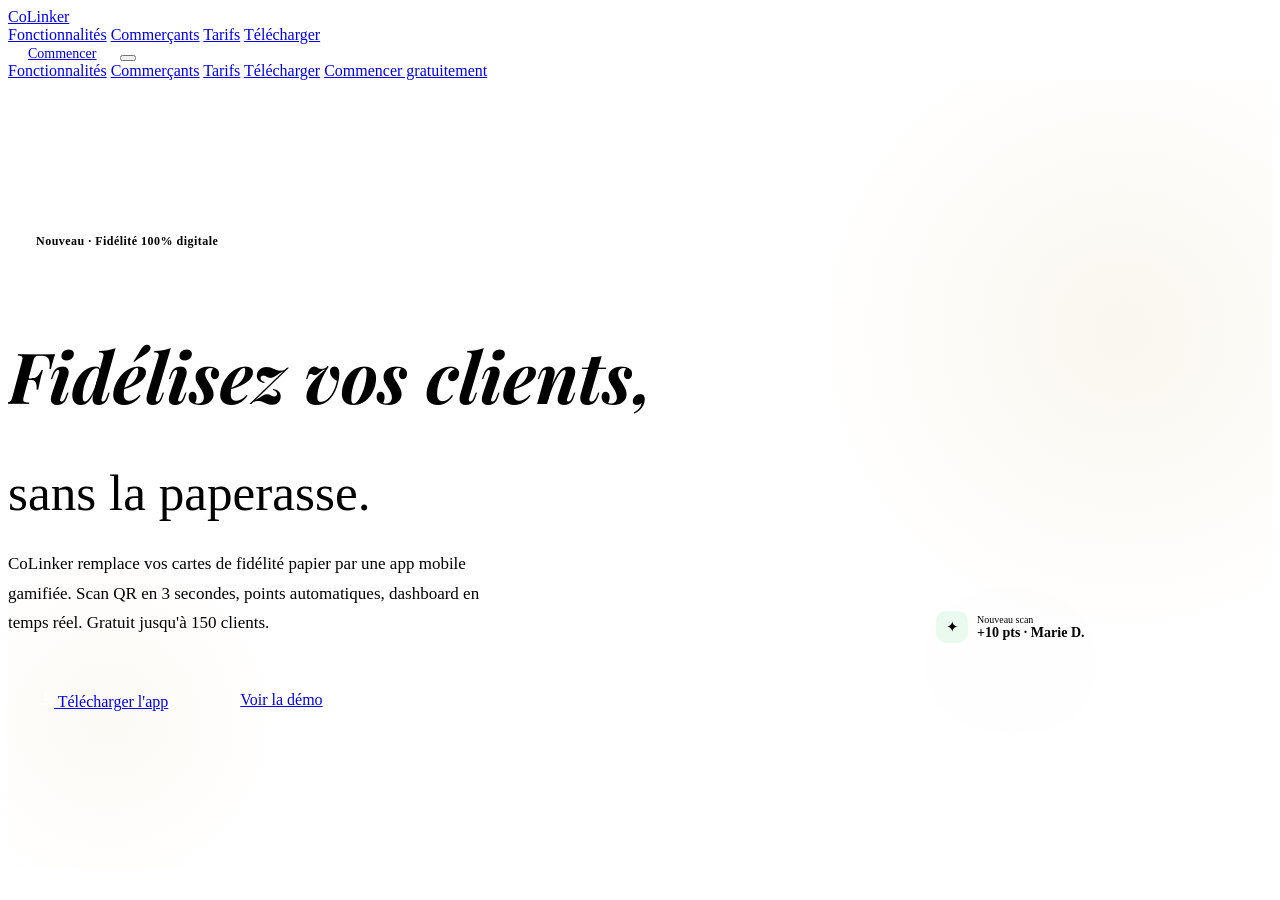
==== commit 1e7ae45a: "Update print statement from 'Hello' to 'Goodbye'" ====
--- a/index.html
+++ b/index.html
@@ -5,22 +5,26 @@
   <meta name="viewport" content="width=device-width, initial-scale=1.0" />
   <title>CoLinker — Application de fidélité locale pour commerçants | Carte digitale gratuite</title>
   <meta name="description" content="CoLinker remplace les cartes papier par une super-app de fidélité digitale. Scanner QR, points automatiques, dashboard temps réel. Gratuit jusqu'à 150 clients." />
+  
   <link rel="canonical" href="https://www.colinker.fr/" />
-  <meta property="og:title"       content="CoLinker — Fidélité locale réinventée" />
+  <meta property="og:title" content="CoLinker — Fidélité locale réinventée" />
   <meta property="og:description" content="Super-app de fidélité qui connecte commerçants de quartier et clients. Scanner, points automatiques, offres flash. Gratuit pour démarrer." />
-  <meta property="og:url"         content="https://www.colinker.fr/" />
+  <meta property="og:url" content="https://www.colinker.fr/" />
+  
   <link rel="preconnect" href="https://fonts.googleapis.com" />
   <link rel="preconnect" href="https://fonts.gstatic.com" crossorigin />
   <link href="https://fonts.googleapis.com/css2?family=Figtree:wght@300;600&family=Playfair+Display:ital@1&display=swap" rel="stylesheet" />
   <link rel="stylesheet" href="assets/style.css" />
+
   <style>
-    /* ── HERO ──────────────────────────────────────────────────── */
+    /* ── SECTION HERO ────────────────────────────────────────── */
     #hero {
       padding: 148px 0 96px;
       background: var(--bg-main);
       overflow: hidden;
       position: relative;
     }
+
     .hero-bg-glow {
       position: absolute;
       top: -100px; right: -200px;
@@ -30,6 +34,7 @@
       pointer-events: none;
       animation: glow-pulse 6s ease-in-out infinite;
     }
+
     .hero-bg-glow2 {
       position: absolute;
       bottom: -50px; left: -100px;
@@ -38,6 +43,7 @@
       background: radial-gradient(circle, rgba(184,146,42,0.05) 0%, transparent 65%);
       pointer-events: none;
     }
+
     .hero-grid {
       display: grid;
       grid-template-columns: 1.1fr 0.9fr;
@@ -46,6 +52,8 @@
       position: relative;
       z-index: 1;
     }
+
+    /* Typographie Hero */
     .hero-tag {
       display: inline-flex;
       align-items: center;
@@ -60,12 +68,14 @@
       color: var(--gold);
       letter-spacing: 0.04em;
     }
+
     .hero-tag-dot {
       width: 6px; height: 6px;
       background: var(--gold);
       border-radius: 50%;
       animation: pulse-dot 2s ease-in-out infinite;
     }
+
     .hero-h1 {
       font-family: 'Playfair Display', serif;
       font-style: italic;
@@ -74,6 +84,7 @@
       color: var(--text-primary);
       margin-bottom: 6px;
     }
+
     .hero-sub {
       font-weight: 300;
       font-size: clamp(34px, 4vw, 56px);
@@ -81,6 +92,7 @@
       line-height: 1.1;
       margin-bottom: 28px;
     }
+
     .hero-desc {
       font-size: 17px;
       font-weight: 300;
@@ -89,14 +101,27 @@
       max-width: 480px;
       margin-bottom: 38px;
     }
-    .hero-ctas { display: flex; gap: 12px; flex-wrap: wrap; margin-bottom: 48px; }
-
-    /* ── Phone visual ──────────────────────────────────────────── */
-    .hero-visual { display: flex; justify-content: center; position: relative; }
+
+    .hero-ctas { 
+      display: flex; 
+      gap: 12px; 
+      flex-wrap: wrap; 
+      margin-bottom: 48px; 
+    }
+
+    /* ── VISUEL SMARTPHONE ─────────────────────────────────────── */
+    .hero-visual { 
+      display: flex; 
+      justify-content: center; 
+      position: relative; 
+    }
+
     .hero-phone-wrap {
       position: relative;
       filter: drop-shadow(0 32px 64px rgba(0,0,0,0.18));
     }
+
+    /* Badges flottants */
     .hero-float-badge {
       position: absolute;
       background: var(--surface);
@@ -110,18 +135,11 @@
       white-space: nowrap;
       animation: float-anim 4.5s ease-in-out infinite;
     }
-    .badge-left {
-      left: -80px; top: 100px;
-      animation-delay: 0s;
-    }
-    .badge-right {
-      right: -90px; top: 180px;
-      animation-delay: 1.2s;
-    }
-    .badge-bottom {
-      left: -60px; bottom: 120px;
-      animation-delay: 0.7s;
-    }
+
+    .badge-left { left: -80px; top: 100px; animation-delay: 0s; }
+    .badge-right { right: -90px; top: 180px; animation-delay: 1.2s; }
+    .badge-bottom { left: -60px; bottom: 120px; animation-delay: 0.7s; }
+
     .badge-icon {
       width: 32px; height: 32px;
       border-radius: 10px;
@@ -132,16 +150,18 @@
     .badge-icon-gold { background: var(--gold-bg); }
     .badge-icon-green { background: rgba(48,209,88,0.1); }
     .badge-icon-blue  { background: rgba(10,132,255,0.08); }
+
     .badge-label { font-size: 10px; font-weight: 300; color: var(--text-secondary); }
     .badge-value { font-size: 14px; font-weight: 600; color: var(--text-primary); }
 
-    /* App inner */
+    /* Interface App */
     .app-header {
       padding: 6px 16px 10px;
       display: flex; justify-content: space-between; align-items: center; flex-shrink: 0;
     }
     .app-greeting { font-size: 13px; font-weight: 600; color: var(--text-primary); }
     .app-date { font-size: 10px; font-weight: 300; color: var(--text-secondary); margin-top: 1px; }
+    
     .app-notif {
       width: 30px; height: 30px; border-radius: 10px;
       background: var(--surface); border: 0.5px solid var(--border);
@@ -152,7 +172,12 @@
       width: 10px; height: 10px; border-radius: 50%;
       background: var(--red); border: 1.5px solid var(--bg-main);
     }
-    .app-scroll { flex: 1; overflow: hidden; padding: 0 12px 8px; display: flex; flex-direction: column; gap: 10px; }
+
+    .app-scroll { 
+      flex: 1; overflow: hidden; padding: 0 12px 8px; 
+      display: flex; flex-direction: column; gap: 10px; 
+    }
+
     .kpi-row { display: flex; gap: 8px; }
     .kpi-chip {
       flex: 1; background: var(--surface); border: 0.5px solid var(--border);
@@ -160,7 +185,7 @@
     }
     .kpi-val { font-size: 18px; font-weight: 600; color: var(--text-primary); line-height: 1; }
     .kpi-lbl { font-size: 9px; font-weight: 300; color: var(--text-secondary); margin-top: 2px; }
-    .section-h { font-size: 11px; font-weight: 600; color: var(--text-primary); margin-bottom: 6px; }
+
     .scan-list { display: flex; flex-direction: column; gap: 6px; }
     .scan-row {
       display: flex; align-items: center; gap: 8px;
@@ -174,13 +199,9 @@
       font-size: 10px; font-weight: 600; color: var(--gold); flex-shrink: 0;
     }
     .scan-name { font-size: 11px; font-weight: 600; color: var(--text-primary); }
-    .scan-meta { font-size: 9px; font-weight: 300; color: var(--text-secondary); }
     .scan-pts { margin-left: auto; font-size: 11px; font-weight: 600; color: var(--green); }
 
-    /* Stats bar */
-    .stat-sep { width: 1px; background: var(--border); align-self: stretch; }
-
-    /* ── HOW IT WORKS ────────────────────────────────────────── */
+    /* ── AUTRES SECTIONS ───────────────────────────────────────── */
     #how { background: var(--surface); }
     .steps-grid { display: grid; grid-template-columns: repeat(3, 1fr); gap: 32px; }
     .step-card {
@@ -193,84 +214,13 @@
       transition: transform .3s cubic-bezier(0.22,1,0.36,1), box-shadow .3s;
     }
     .step-card:hover { transform: translateY(-6px); box-shadow: var(--shadow-card); }
-    .step-num {
-      font-family: 'Playfair Display', serif;
-      font-style: italic;
-      font-size: 48px;
-      color: var(--gold-xlight);
-      line-height: 1;
-      margin-bottom: 12px;
-    }
-    .step-icon {
-      width: 48px; height: 48px; border-radius: 16px;
-      background: var(--gold-bg); border: 0.5px solid var(--border-gold);
-      display: flex; align-items: center; justify-content: center;
-      margin-bottom: 18px;
-      font-size: 22px;
-    }
-    .step-title { font-size: 18px; font-weight: 600; color: var(--text-primary); margin-bottom: 10px; }
-    .step-desc { font-size: 14px; font-weight: 300; color: var(--text-secondary); line-height: 1.65; }
-    .step-connector {
-      position: absolute;
-      top: 50%; right: -20px;
-      width: 40px; height: 2px;
-      background: linear-gradient(90deg, var(--border-gold), transparent);
-      z-index: 10;
-    }
-
-    /* ── FEATURES ────────────────────────────────────────────── */
+
     #features { background: var(--bg-main); }
     .features-grid { display: grid; grid-template-columns: 1fr 1fr; gap: 48px; align-items: center; }
-    .feature-list { display: flex; flex-direction: column; gap: 20px; }
-    .feature-item {
-      display: flex; align-items: flex-start; gap: 16px;
-      padding: 20px; border-radius: var(--r-xl);
-      background: var(--surface);
-      border: 0.5px solid var(--border);
-      cursor: pointer;
-      transition: all .3s cubic-bezier(0.22,1,0.36,1);
-    }
-    .feature-item:hover, .feature-item.active {
-      border-color: var(--border-gold);
-      box-shadow: var(--shadow-gold);
-      transform: translateX(4px);
-    }
-    .feature-item.active { background: var(--gold-bg); }
-    .fi-icon {
-      width: 44px; height: 44px; border-radius: 14px;
-      display: flex; align-items: center; justify-content: center;
-      font-size: 20px; flex-shrink: 0;
-      background: var(--gold-bg); border: 0.5px solid var(--border-gold);
-    }
-    .fi-title { font-size: 15px; font-weight: 600; color: var(--text-primary); margin-bottom: 4px; }
-    .fi-desc  { font-size: 13px; font-weight: 300; color: var(--text-secondary); line-height: 1.55; }
-    .features-phone { display: flex; justify-content: center; }
-
-    /* ── TESTIMONIALS ────────────────────────────────────────── */
+
     #testimonials { background: var(--surface); }
     .testi-grid { display: grid; grid-template-columns: repeat(3, 1fr); gap: 20px; }
-    .testi-card {
-      background: var(--bg-main); border: 0.5px solid var(--border);
-      border-radius: var(--r-xl); padding: 28px;
-      transition: transform .3s cubic-bezier(0.22,1,0.36,1), box-shadow .3s;
-    }
-    .testi-card:hover { transform: translateY(-4px); box-shadow: var(--shadow-card); border-color: var(--border-gold); }
-    .testi-stars { color: var(--gold); font-size: 13px; letter-spacing: 2px; margin-bottom: 14px; }
-    .testi-text { font-size: 15px; font-weight: 300; color: var(--text-primary); line-height: 1.7; margin-bottom: 20px; font-style: italic; }
-    .testi-author { display: flex; align-items: center; gap: 12px; }
-    .testi-av {
-      width: 38px; height: 38px; border-radius: 50%;
-      background: var(--gold-bg); border: 0.5px solid var(--border-gold);
-      display: flex; align-items: center; justify-content: center;
-      font-size: 14px; font-weight: 600; color: var(--gold);
-    }
-    .testi-name { font-size: 13px; font-weight: 600; color: var(--text-primary); }
-    .testi-role { font-size: 11px; font-weight: 300; color: var(--text-secondary); }
-
-    /* ── PRICING TEASER ──────────────────────────────────────── */
-    #pricing-teaser { background: var(--bg-main); }
-
-    /* ── CTA FINAL ───────────────────────────────────────────── */
+
     #cta-final {
       background: var(--dark-bar);
       padding: 100px 0;
@@ -278,52 +228,20 @@
       position: relative;
       overflow: hidden;
     }
-    .cta-glow {
-      position: absolute;
-      top: 50%; left: 50%;
-      transform: translate(-50%, -50%);
-      width: 600px; height: 600px;
-      border-radius: 50%;
-      background: radial-gradient(circle, rgba(184,146,42,0.15) 0%, transparent 65%);
-      pointer-events: none;
-    }
-    .cta-content { position: relative; z-index: 1; }
-    .cf-label {
-      display: inline-block;
-      font-size: 11px; font-weight: 600; letter-spacing: 0.1em; text-transform: uppercase;
-      color: var(--gold); margin-bottom: 20px;
-    }
-    .cf-title {
-      font-family: 'Playfair Display', serif;
-      font-style: italic;
-      font-size: clamp(36px, 5vw, 60px);
-      color: #fff;
-      line-height: 1.1;
-      margin-bottom: 20px;
-    }
-    .cf-sub {
-      font-size: 17px; font-weight: 300; color: rgba(255,255,255,.55);
-      max-width: 520px; margin: 0 auto 40px; line-height: 1.7;
-    }
-    .cf-btns { display: flex; gap: 12px; justify-content: center; flex-wrap: wrap; margin-bottom: 36px; }
-    .cf-stores { display: flex; gap: 20px; justify-content: center; flex-wrap: wrap; }
-    .cs-item {
-      display: flex; align-items: center; gap: 7px;
-      font-size: 12px; font-weight: 300; color: rgba(255,255,255,.35);
-    }
-
-    /* Responsive */
+
+    /* ── RESPONSIVE ───────────────────────────────────────────── */
     @media (max-width: 1000px) {
       .badge-left, .badge-right, .badge-bottom { display: none; }
     }
+
     @media (max-width: 860px) {
       .hero-grid { grid-template-columns: 1fr; gap: 48px; }
       .hero-visual { order: -1; }
       .steps-grid { grid-template-columns: 1fr; }
-      .step-connector { display: none; }
       .features-grid { grid-template-columns: 1fr; }
       .testi-grid { grid-template-columns: 1fr; }
     }
+
     @media (max-width: 480px) {
       #hero { padding: 116px 0 72px; }
       .hero-h1 { font-size: 40px; }
@@ -332,546 +250,80 @@
 </head>
 <body>
 
-<!-- ── NAV ───────────────────────────────────────────────────────── -->
-<nav id="nav" role="navigation" aria-label="Navigation principale">
-  <div class="container">
-    <div class="nav-inner">
-      <a href="./" class="nav-logo" aria-label="CoLinker — Accueil">
-        <span class="co">Co</span><span class="linker">Linker</span>
-      </a>
-      <div class="nav-links">
-        <a href="fonctionnalites.html">Fonctionnalités</a>
-        <a href="commercants.html">Commerçants</a>
-        <a href="tarifs.html">Tarifs</a>
-        <a href="telecharger.html">Télécharger</a>
-      </div>
-      <div class="nav-right">
-        <a href="telecharger.html" class="btn btn-gold" style="padding:10px 20px;font-size:14px;">Commencer</a>
-        <button class="burger" id="burgerBtn" aria-label="Menu" aria-expanded="false" aria-controls="mobileMenu">
-          <span class="burger-line"></span>
-          <span class="burger-line"></span>
-          <span class="burger-line"></span>
-        </button>
-      </div>
-    </div>
-  </div>
-</nav>
-<div class="mobile-menu" id="mobileMenu" role="dialog" aria-label="Menu mobile">
-  <a href="fonctionnalites.html" onclick="closeMobile()">Fonctionnalités</a>
-  <a href="commercants.html"     onclick="closeMobile()">Commerçants</a>
-  <a href="tarifs.html"          onclick="closeMobile()">Tarifs</a>
-  <a href="telecharger.html"     onclick="closeMobile()">Télécharger</a>
-  <a href="telecharger.html" class="btn btn-gold" onclick="closeMobile()">Commencer gratuitement</a>
-</div>
-
-<main>
-
-<!-- ================================================================
-     HERO
-================================================================ -->
-<section id="hero">
-  <div class="hero-bg-glow"></div>
-  <div class="hero-bg-glow2"></div>
-  <div class="container">
-    <div class="hero-grid">
-
-      <!-- Left -->
-      <div>
-        <div class="hero-tag fade-up">
-          <span class="hero-tag-dot"></span>
-          Nouveau · Fidélité 100% digitale
+  <nav id="nav" role="navigation" aria-label="Navigation principale">
+    <div class="container">
+      <div class="nav-inner">
+        <a href="./" class="nav-logo" aria-label="CoLinker — Accueil">
+          <span class="co">Co</span><span class="linker">Linker</span>
+        </a>
+        <div class="nav-links">
+          <a href="fonctionnalites.html">Fonctionnalités</a>
+          <a href="commercants.html">Commerçants</a>
+          <a href="tarifs.html">Tarifs</a>
+          <a href="telecharger.html">Télécharger</a>
         </div>
-        <h1 class="hero-h1 fade-up d1">Fidélisez vos clients,</h1>
-        <p class="hero-sub fade-up d2">sans la paperasse.</p>
-        <p class="hero-desc fade-up d3">
-          CoLinker remplace vos cartes de fidélité papier par une app mobile gamifiée. Scan QR en 3 secondes, points automatiques, dashboard en temps réel. Gratuit jusqu'à 150 clients.
-        </p>
-        <div class="hero-ctas fade-up d4">
-          <a href="telecharger.html" class="btn btn-gold" style="padding:15px 30px;font-size:16px;">
-            <svg width="16" height="16" viewBox="0 0 16 16" fill="none"><path d="M8 2v8M5.5 7.5L8 10l2.5-2.5M2 13h12" stroke="#fff" stroke-width="1.6" stroke-linecap="round" stroke-linejoin="round"/></svg>
-            Télécharger l'app
-          </a>
-          <a href="commercants.html" class="btn btn-dark" style="padding:15px 30px;font-size:16px;">Voir la démo</a>
-        </div>
-        <div class="stats-bar fade-up d5">
-          <div class="stat-item">
-            <div class="stat-num"><span data-count="3200" data-suffix="+">3 200+</span></div>
-            <div class="stat-lbl">Commerçants actifs</div>
-          </div>
-          <div class="stat-sep"></div>
-          <div class="stat-item">
-            <div class="stat-num"><span data-count="4.9" data-suffix="★">4,9★</span></div>
-            <div class="stat-lbl">Note App Store</div>
-          </div>
-          <div class="stat-sep"></div>
-          <div class="stat-item">
-            <div class="stat-num"><span data-count="10">10</span> min</div>
-            <div class="stat-lbl">Pour démarrer</div>
-          </div>
-          <div class="stat-sep"></div>
-          <div class="stat-item">
-            <div class="stat-num">0 €</div>
-            <div class="stat-lbl">Pour commencer</div>
-          </div>
-        </div>
-      </div>
-
-      <!-- Right — Phone mockup -->
-      <div class="hero-visual fade-right d2">
-        <div class="hero-phone-wrap float">
-
-          <!-- Floating badges -->
-          <div class="hero-float-badge badge-left">
-            <div class="badge-icon badge-icon-green">✦</div>
-            <div>
-              <div class="badge-label">Nouveau scan</div>
-              <div class="badge-value">+10 pts · Marie D.</div>
-            </div>
-          </div>
-          <div class="hero-float-badge badge-right">
-            <div class="badge-icon badge-icon-gold">🏆</div>
-            <div>
-              <div class="badge-label">Tier upgradé</div>
-              <div class="badge-value">Bronze → Gold</div>
-            </div>
-          </div>
-          <div class="hero-float-badge badge-bottom">
-            <div class="badge-icon badge-icon-blue">📊</div>
-            <div>
-              <div class="badge-label">Cette semaine</div>
-              <div class="badge-value">+28 visites</div>
-            </div>
-          </div>
-
-          <!-- Phone -->
-          <div class="phone-device">
-            <div class="phone-screen">
-              <div class="dynamic-island"></div>
-
-              <div class="status-bar">
-                <span class="status-time">9:41</span>
-                <div class="status-icons">
-                  <svg width="15" height="11" viewBox="0 0 15 11" fill="none"><rect x=".5" y="3" width="3" height="8" rx="1" fill="var(--text-primary)" opacity=".3"/><rect x="5" y="2" width="3" height="9" rx="1" fill="var(--text-primary)" opacity=".55"/><rect x="9.5" y="0" width="3" height="11" rx="1" fill="var(--text-primary)"/><rect x="14" y="3" width="1" height="5" rx=".5" fill="var(--text-primary)" opacity=".4"/></svg>
-                  <svg width="16" height="11" viewBox="0 0 16 11" fill="none"><path d="M1 3.5C3.5 1.2 6.6 0 8 0s4.5 1.2 7 3.5" stroke="var(--text-primary)" stroke-width="1.2" stroke-linecap="round" opacity=".3"/><path d="M3.5 6C5.2 4.3 6.8 3.5 8 3.5S10.8 4.3 12.5 6" stroke="var(--text-primary)" stroke-width="1.2" stroke-linecap="round" opacity=".6"/><path d="M6 8.5C6.8 7.7 7.5 7.3 8 7.3s1.2.4 2 1.2" stroke="var(--text-primary)" stroke-width="1.2" stroke-linecap="round"/><circle cx="8" cy="11" r="1" fill="var(--text-primary)"/></svg>
-                  <svg width="25" height="12" viewBox="0 0 25 12" fill="none"><rect x=".5" y=".5" width="21" height="11" rx="3.5" stroke="var(--text-primary)" stroke-opacity=".35"/><rect x="2" y="2" width="17" height="8" rx="2" fill="var(--text-primary)"/><path d="M23 4v4a2 2 0 000-4z" fill="var(--text-primary)" fill-opacity=".4"/></svg>
-                </div>
-              </div>
-
-              <div class="phone-content">
-                <div class="app-header">
-                  <div>
-                    <div class="app-greeting">Bonjour Jean 👋</div>
-                    <div class="app-date">Lundi 12 janv.</div>
-                  </div>
-                  <div class="app-notif">
-                    <svg width="14" height="14" viewBox="0 0 14 14" fill="none"><path d="M7 1.5C4.5 1.5 2.5 3.5 2.5 6v2l-1 1.5h11l-1-1.5V6C11.5 3.5 9.5 1.5 7 1.5z" stroke="var(--text-secondary)" stroke-width="1.2"/><path d="M5.5 11.5a1.5 1.5 0 003 0" stroke="var(--text-secondary)" stroke-width="1.2"/></svg>
-                    <div class="notif-badge"></div>
-                  </div>
-                </div>
-
-                <div class="app-scroll">
-                  <div class="kpi-row">
-                    <div class="kpi-chip">
-                      <div class="kpi-val">28</div>
-                      <div class="kpi-lbl">Scans aujourd'hui</div>
-                    </div>
-                    <div class="kpi-chip">
-                      <div class="kpi-val" style="color:var(--green)">+6</div>
-                      <div class="kpi-lbl">Nouveaux clients</div>
-                    </div>
-                  </div>
-
-                  <!-- Loyalty card mini -->
-                  <div class="loyalty-card">
-                    <div class="lc-row">
-                      <div class="lc-brand">Le Café du Coin</div>
-                      <div class="lc-tier">Gold</div>
-                    </div>
-                    <div class="lc-pts-num">840 <span style="font-size:13px;font-weight:300;opacity:.6">pts</span></div>
-                    <div class="lc-progress"><div class="lc-progress-bar" style="width:68%"></div></div>
-                    <div class="lc-progress-row">
-                      <span class="lc-progress-label">68% vers Platinum</span>
-                      <span class="lc-progress-label">160 pts restants</span>
-                    </div>
-                    <div class="lc-stamps">
-                      <div class="lc-stamp on"></div><div class="lc-stamp on"></div><div class="lc-stamp on"></div>
-                      <div class="lc-stamp on"></div><div class="lc-stamp on"></div><div class="lc-stamp on"></div>
-                      <div class="lc-stamp on"></div><div class="lc-stamp"></div><div class="lc-stamp"></div><div class="lc-stamp"></div>
-                    </div>
-                  </div>
-
-                  <div class="section-h">Activité récente</div>
-                  <div class="scan-list">
-                    <div class="scan-row">
-                      <div class="scan-av">MD</div>
-                      <div><div class="scan-name">Marie D.</div><div class="scan-meta">Il y a 3 min</div></div>
-                      <div class="scan-pts">+10 pts</div>
-                    </div>
-                    <div class="scan-row">
-                      <div class="scan-av" style="background:rgba(10,132,255,0.08);color:var(--blue);">TL</div>
-                      <div><div class="scan-name">Thomas L.</div><div class="scan-meta">Il y a 8 min</div></div>
-                      <div class="scan-pts">+10 pts</div>
-                    </div>
-                    <div class="scan-row">
-                      <div class="scan-av" style="background:rgba(48,209,88,0.1);color:var(--green);">SA</div>
-                      <div><div class="scan-name">Sophie A.</div><div class="scan-meta">Il y a 12 min</div></div>
-                      <div class="scan-pts">Offre</div>
-                    </div>
-                  </div>
-                </div>
-              </div>
-
-              <div class="tab-bar">
-                <div class="tab-item active">
-                  <div class="tab-icon"><svg width="20" height="20" viewBox="0 0 20 20" fill="none"><rect x="2" y="2" width="7" height="7" rx="2" stroke="var(--gold)" stroke-width="1.4"/><rect x="11" y="2" width="7" height="7" rx="2" stroke="var(--gold)" stroke-width="1.4"/><rect x="2" y="11" width="7" height="7" rx="2" stroke="var(--gold)" stroke-width="1.4"/><rect x="11" y="11" width="7" height="7" rx="2" stroke="var(--gold)" stroke-width="1.4"/></svg></div>
-                  <div class="tab-label" style="color:var(--gold);font-weight:600">Dashboard</div>
-                </div>
-                <div class="tab-item">
-                  <div class="tab-icon"><svg width="20" height="20" viewBox="0 0 20 20" fill="none"><circle cx="10" cy="10" r="7.5" stroke="var(--text-tertiary)" stroke-width="1.4"/><path d="M10 6.5V10l2.5 2.5" stroke="var(--text-tertiary)" stroke-width="1.4" stroke-linecap="round"/></svg></div>
-                  <div class="tab-label">Scanner</div>
-                </div>
-                <div class="tab-item">
-                  <div class="tab-icon"><svg width="20" height="20" viewBox="0 0 20 20" fill="none"><path d="M4 10h12M4 6h8M4 14h6" stroke="var(--text-tertiary)" stroke-width="1.4" stroke-linecap="round"/></svg></div>
-                  <div class="tab-label">Manager</div>
-                </div>
-                <div class="tab-item">
-                  <div class="tab-icon"><svg width="20" height="20" viewBox="0 0 20 20" fill="none"><circle cx="10" cy="7" r="3.5" stroke="var(--text-tertiary)" stroke-width="1.4"/><path d="M3 17c0-3.3 3.1-6 7-6s7 2.7 7 6" stroke="var(--text-tertiary)" stroke-width="1.4" stroke-linecap="round"/></svg></div>
-                  <div class="tab-label">Profil</div>
-                </div>
-              </div>
-            </div>
-          </div>
+        <div class="nav-right">
+          <a href="telecharger.html" class="btn btn-gold" style="padding:10px 20px;font-size:14px;">Commencer</a>
+          <button class="burger" id="burgerBtn" aria-label="Menu" aria-expanded="false" aria-controls="mobileMenu">
+            <span class="burger-line"></span>
+            <span class="burger-line"></span>
+            <span class="burger-line"></span>
+          </button>
         </div>
       </div>
     </div>
+  </nav>
+
+  <div class="mobile-menu" id="mobileMenu" role="dialog" aria-label="Menu mobile">
+    <a href="fonctionnalites.html" onclick="closeMobile()">Fonctionnalités</a>
+    <a href="commercants.html" onclick="closeMobile()">Commerçants</a>
+    <a href="tarifs.html" onclick="closeMobile()">Tarifs</a>
+    <a href="telecharger.html" onclick="closeMobile()">Télécharger</a>
+    <a href="telecharger.html" class="btn btn-gold" onclick="closeMobile()">Commencer gratuitement</a>
   </div>
-</section>
-
-
-<!-- ================================================================
-     HOW IT WORKS
-================================================================ -->
-<section id="how">
-  <div class="container">
-    <header class="section-header">
-      <div class="section-label fade-up">Simple comme bonjour</div>
-      <h2 class="section-title fade-up d1">Opérationnel en <em>10 minutes</em></h2>
-      <p class="section-subtitle fade-up d2">Pas besoin d'un développeur. Pas de matériel. Juste votre téléphone et CoLinker.</p>
-    </header>
-    <div class="steps-grid">
-      <div class="step-card fade-up d1">
-        <div class="step-num">01</div>
-        <div class="step-icon">📲</div>
-        <div class="step-title">Créez votre commerce</div>
-        <p class="step-desc">Inscrivez-vous en 2 minutes. Choisissez vos couleurs, configurez vos récompenses. Votre espace est prêt.</p>
-        <div class="step-connector"></div>
-      </div>
-      <div class="step-card fade-up d2">
-        <div class="step-num">02</div>
-        <div class="step-icon">🎯</div>
-        <div class="step-title">Scannez à la caisse</div>
-        <p class="step-desc">Le client ouvre CoLinker, vous scannez son QR code. Les points s'ajoutent automatiquement en 3 secondes.</p>
-        <div class="step-connector"></div>
-      </div>
-      <div class="step-card fade-up d3">
-        <div class="step-num">03</div>
-        <div class="step-icon">📈</div>
-        <div class="step-title">Pilotez votre fidélité</div>
-        <p class="step-desc">Suivez vos meilleurs clients, détectez les inactifs, lancez des offres flash. Tout depuis votre dashboard.</p>
-      </div>
-    </div>
-  </div>
-</section>
-
-
-<!-- ================================================================
-     FEATURES
-================================================================ -->
-<section id="features">
-  <div class="container">
-    <div class="features-grid">
-      <div>
-        <div class="section-label fade-up">Fonctionnalités</div>
-        <h2 class="section-title fade-up d1">Tout ce qu'il faut<br>pour <em>fidéliser</em></h2>
-        <p class="section-subtitle fade-up d2" style="margin-bottom:36px">Un outil pensé pour les commerçants indépendants. Puissant mais simple.</p>
-        <div class="feature-list">
-          <div class="feature-item fade-up d2 active">
-            <div class="fi-icon">⚡</div>
-            <div>
-              <div class="fi-title">Scanner QR instantané</div>
-              <div class="fi-desc">3 secondes par client. Aucune saisie manuelle, aucune erreur. Même sans connexion internet.</div>
+
+  <main>
+    <section id="hero">
+      <div class="hero-bg-glow"></div>
+      <div class="hero-bg-glow2"></div>
+      <div class="container">
+        <div class="hero-grid">
+          
+          <div>
+            <div class="hero-tag fade-up">
+              <span class="hero-tag-dot"></span>
+              Nouveau · Fidélité 100% digitale
+            </div>
+            <h1 class="hero-h1 fade-up d1">Fidélisez vos clients,</h1>
+            <p class="hero-sub fade-up d2">sans la paperasse.</p>
+            <p class="hero-desc fade-up d3">
+              CoLinker remplace vos cartes de fidélité papier par une app mobile gamifiée. Scan QR en 3 secondes, points automatiques, dashboard en temps réel. Gratuit jusqu'à 150 clients.
+            </p>
+            <div class="hero-ctas fade-up d4">
+              <a href="telecharger.html" class="btn btn-gold" style="padding:15px 30px;font-size:16px;">
+                <svg width="16" height="16" viewBox="0 0 16 16" fill="none"><path d="M8 2v8M5.5 7.5L8 10l2.5-2.5M2 13h12" stroke="#fff" stroke-width="1.6" stroke-linecap="round" stroke-linejoin="round"/></svg>
+                Télécharger l'app
+              </a>
+              <a href="commercants.html" class="btn btn-dark" style="padding:15px 30px;font-size:16px;">Voir la démo</a>
             </div>
           </div>
-          <div class="feature-item fade-up d3">
-            <div class="fi-icon">🏆</div>
-            <div>
-              <div class="fi-title">Tiers de fidélité</div>
-              <div class="fi-desc">Standard → Bronze → Gold → Platinum. Vos meilleurs clients se sentent reconnus et privilégiés.</div>
-            </div>
+
+          <div class="hero-visual fade-right d2">
+            <div class="hero-phone-wrap float">
+              <div class="hero-float-badge badge-left">
+                <div class="badge-icon badge-icon-green">✦</div>
+                <div>
+                  <div class="badge-label">Nouveau scan</div>
+                  <div class="badge-value">+10 pts · Marie D.</div>
+                </div>
+              </div>
+              </div>
           </div>
-          <div class="feature-item fade-up d4">
-            <div class="fi-icon">⚡</div>
-            <div>
-              <div class="fi-title">Offres Flash</div>
-              <div class="fi-desc">Lancez une promotion en 30 secondes. Idéal pour écouler un stock ou animer un creux de journée.</div>
-            </div>
-          </div>
-          <div class="feature-item fade-up d5">
-            <div class="fi-icon">📊</div>
-            <div>
-              <div class="fi-title">Analytics avancés</div>
-              <div class="fi-desc">LTV, taux de churn, heatmap des visites, clients à risque. Prenez des décisions basées sur des données.</div>
-            </div>
-          </div>
+
         </div>
       </div>
-      <div class="features-phone fade-left d3">
-        <div class="phone-device float" style="animation-delay:.5s">
-          <div class="phone-screen">
-            <div class="dynamic-island"></div>
-            <div class="status-bar">
-              <span class="status-time">9:41</span>
-              <div class="status-icons">
-                <svg width="25" height="12" viewBox="0 0 25 12" fill="none"><rect x=".5" y=".5" width="21" height="11" rx="3.5" stroke="var(--text-primary)" stroke-opacity=".35"/><rect x="2" y="2" width="17" height="8" rx="2" fill="var(--text-primary)"/><path d="M23 4v4a2 2 0 000-4z" fill="var(--text-primary)" fill-opacity=".4"/></svg>
-              </div>
-            </div>
-            <div class="phone-content" style="padding:12px;gap:10px;display:flex;flex-direction:column">
-              <!-- Scanner screen -->
-              <div style="background:#1A1A1A;border-radius:20px;flex:1;display:flex;flex-direction:column;align-items:center;justify-content:center;gap:12px;position:relative;overflow:hidden">
-                <div style="position:absolute;inset:0;background:radial-gradient(circle at 50% 40%,rgba(184,146,42,0.15) 0%,transparent 65%)"></div>
-                <div style="font-size:11px;font-weight:600;color:rgba(255,255,255,.5);text-transform:uppercase;letter-spacing:.08em">Scanner QR Client</div>
-                <div style="width:110px;height:110px;border-radius:20px;border:2px solid rgba(184,146,42,0.6);position:relative;display:flex;align-items:center;justify-content:center">
-                  <div style="position:absolute;top:-1px;left:-1px;width:20px;height:20px;border-top:3px solid var(--gold);border-left:3px solid var(--gold);border-radius:4px 0 0 0"></div>
-                  <div style="position:absolute;top:-1px;right:-1px;width:20px;height:20px;border-top:3px solid var(--gold);border-right:3px solid var(--gold);border-radius:0 4px 0 0"></div>
-                  <div style="position:absolute;bottom:-1px;left:-1px;width:20px;height:20px;border-bottom:3px solid var(--gold);border-left:3px solid var(--gold);border-radius:0 0 0 4px"></div>
-                  <div style="position:absolute;bottom:-1px;right:-1px;width:20px;height:20px;border-bottom:3px solid var(--gold);border-right:3px solid var(--gold);border-radius:0 0 4px 0"></div>
-                  <div class="qr-grid" id="qrGrid" style="width:64px;gap:2px"></div>
-                </div>
-                <!-- Scan line animation -->
-                <div style="position:absolute;left:50%;transform:translateX(-50%);width:110px;height:2px;background:linear-gradient(90deg,transparent,var(--gold),transparent);top:40%;animation:scan-line 2s ease-in-out infinite alternate;border-radius:2px;opacity:.8"></div>
-                <div style="font-size:10px;font-weight:300;color:rgba(255,255,255,.35)">Approchez le QR code</div>
-              </div>
-              <!-- Success overlay preview -->
-              <div style="background:var(--surface);border-radius:16px;padding:14px;border:0.5px solid var(--border-gold);display:flex;align-items:center;gap:10px">
-                <div style="width:36px;height:36px;border-radius:50%;background:rgba(48,209,88,0.12);border:1.5px solid rgba(48,209,88,0.3);display:flex;align-items:center;justify-content:center;font-size:16px">✓</div>
-                <div>
-                  <div style="font-size:12px;font-weight:600;color:var(--text-primary)">Marie Dupont</div>
-                  <div style="font-size:10px;font-weight:300;color:var(--green)">+10 pts · Gold tier</div>
-                </div>
-                <div style="margin-left:auto;font-size:22px;font-weight:600;color:var(--gold)">+10</div>
-              </div>
-            </div>
-          </div>
-        </div>
-      </div>
-    </div>
-  </div>
-</section>
-
-
-<!-- ================================================================
-     TESTIMONIALS
-================================================================ -->
-<section id="testimonials">
-  <div class="container">
-    <header class="section-header">
-      <div class="section-label fade-up">Ils l'utilisent</div>
-      <h2 class="section-title fade-up d1">Ce que disent nos <em>commerçants</em></h2>
-      <p class="section-subtitle fade-up d2">Plus de 3 200 commerçants indépendants font confiance à CoLinker.</p>
-    </header>
-    <div class="testi-grid">
-      <div class="testi-card fade-up d1">
-        <div class="testi-stars">★★★★★</div>
-        <p class="testi-text">« En 3 semaines, 40% de mes clients sont revenus au moins deux fois. C'est du jamais vu depuis que j'ai ouvert. »</p>
-        <div class="testi-author">
-          <div class="testi-av">SC</div>
-          <div>
-            <div class="testi-name">Sophie C.</div>
-            <div class="testi-role">Boulangerie · Lyon</div>
-          </div>
-          <div class="metric-chip chip-green" style="margin-left:auto">+40% retours</div>
-        </div>
-      </div>
-      <div class="testi-card fade-up d2">
-        <div class="testi-stars">★★★★★</div>
-        <p class="testi-text">« L'installation a pris 8 minutes. Le lendemain matin mes clients scannaient déjà leur carte. Bluffant de simplicité. »</p>
-        <div class="testi-author">
-          <div class="testi-av" style="background:rgba(10,132,255,0.08);color:var(--blue)">MR</div>
-          <div>
-            <div class="testi-name">Marc R.</div>
-            <div class="testi-role">Café · Bordeaux</div>
-          </div>
-          <div class="metric-chip chip-blue" style="margin-left:auto">8 min setup</div>
-        </div>
-      </div>
-      <div class="testi-card fade-up d3">
-        <div class="testi-stars">★★★★★</div>
-        <p class="testi-text">« Le rapport du lundi matin me donne exactement ce dont j'ai besoin. Je sais qui relancer, quoi proposer. »</p>
-        <div class="testi-author">
-          <div class="testi-av" style="background:rgba(48,209,88,0.1);color:var(--green)">AB</div>
-          <div>
-            <div class="testi-name">Amélie B.</div>
-            <div class="testi-role">Épicerie fine · Paris</div>
-          </div>
-          <div class="metric-chip chip-gold" style="margin-left:auto">✦ Premium</div>
-        </div>
-      </div>
-    </div>
-  </div>
-</section>
-
-
-<!-- ================================================================
-     PRICING TEASER
-================================================================ -->
-<section id="pricing-teaser">
-  <div class="container">
-    <header class="section-header">
-      <div class="section-label fade-up">Tarifs</div>
-      <h2 class="section-title fade-up d1">Simple et <em>transparent</em></h2>
-      <p class="section-subtitle fade-up d2">Commencez gratuitement. Passez Premium quand vous êtes prêt.</p>
-    </header>
-    <div class="pt-grid">
-      <div class="pt-card fade-up d1">
-        <div class="pt-plan">Gratuit</div>
-        <div class="pt-price">
-          <span class="pt-cur">€</span>
-          <span class="pt-amt">0</span>
-          <span class="pt-per">/mois</span>
-        </div>
-        <ul class="pt-features">
-          <li class="pt-f"><div class="pt-check check-std"><svg width="9" height="9" viewBox="0 0 9 9" fill="none"><path d="M1.5 4.5l2 2 4-4" stroke="#1A1A1A" stroke-width="1.4" stroke-linecap="round" stroke-linejoin="round"/></svg></div>Jusqu'à 150 clients actifs</li>
-          <li class="pt-f"><div class="pt-check check-std"><svg width="9" height="9" viewBox="0 0 9 9" fill="none"><path d="M1.5 4.5l2 2 4-4" stroke="#1A1A1A" stroke-width="1.4" stroke-linecap="round" stroke-linejoin="round"/></svg></div>Scanner QR + OTP</li>
-          <li class="pt-f"><div class="pt-check check-std"><svg width="9" height="9" viewBox="0 0 9 9" fill="none"><path d="M1.5 4.5l2 2 4-4" stroke="#1A1A1A" stroke-width="1.4" stroke-linecap="round" stroke-linejoin="round"/></svg></div>Dashboard basique</li>
-          <li class="pt-f"><div class="pt-check check-std"><svg width="9" height="9" viewBox="0 0 9 9" fill="none"><path d="M1.5 4.5l2 2 4-4" stroke="#1A1A1A" stroke-width="1.4" stroke-linecap="round" stroke-linejoin="round"/></svg></div>Récompenses & offres flash</li>
-        </ul>
-        <a href="telecharger.html" class="btn btn-dark" style="width:100%">Commencer gratuitement</a>
-      </div>
-      <div class="pt-card pt-premium fade-up d2">
-        <div class="pt-badge">Le plus populaire</div>
-        <div class="pt-plan">Premium</div>
-        <div class="pt-price">
-          <span class="pt-cur" style="color:var(--gold)">€</span>
-          <span class="pt-amt" style="color:var(--gold)">59</span>
-          <span class="pt-per">/mois</span>
-        </div>
-        <ul class="pt-features">
-          <li class="pt-f"><div class="pt-check check-prem"><svg width="9" height="9" viewBox="0 0 9 9" fill="none"><path d="M1.5 4.5l2 2 4-4" stroke="#B8922A" stroke-width="1.4" stroke-linecap="round" stroke-linejoin="round"/></svg></div>Clients illimités</li>
-          <li class="pt-f"><div class="pt-check check-prem"><svg width="9" height="9" viewBox="0 0 9 9" fill="none"><path d="M1.5 4.5l2 2 4-4" stroke="#B8922A" stroke-width="1.4" stroke-linecap="round" stroke-linejoin="round"/></svg></div>Analytics LTV, churn, heatmap</li>
-          <li class="pt-f"><div class="pt-check check-prem"><svg width="9" height="9" viewBox="0 0 9 9" fill="none"><path d="M1.5 4.5l2 2 4-4" stroke="#B8922A" stroke-width="1.4" stroke-linecap="round" stroke-linejoin="round"/></svg></div>Pass mensuels clients</li>
-          <li class="pt-f"><div class="pt-check check-prem"><svg width="9" height="9" viewBox="0 0 9 9" fill="none"><path d="M1.5 4.5l2 2 4-4" stroke="#B8922A" stroke-width="1.4" stroke-linecap="round" stroke-linejoin="round"/></svg></div>Support prioritaire 7j/7</li>
-        </ul>
-        <a href="tarifs.html" class="btn btn-gold" style="width:100%">Passer Premium</a>
-      </div>
-    </div>
-    <p style="text-align:center;margin-top:24px" class="fade-up d3">
-      <a href="tarifs.html" style="font-size:13px;font-weight:300;color:var(--text-secondary);border-bottom:1px solid var(--border);padding-bottom:1px">Comparer les plans en détail →</a>
-    </p>
-  </div>
-</section>
-
-
-<!-- ================================================================
-     CTA FINAL
-================================================================ -->
-<section id="cta-final">
-  <div class="cta-glow"></div>
-  <div class="container cta-content">
-    <span class="cf-label fade-up">Prêt à commencer ?</span>
-    <h2 class="cf-title fade-up d1">Votre quartier<br>vous attend.</h2>
-    <p class="cf-sub fade-up d2">Rejoignez les commerçants qui ont choisi la fidélité moderne. Gratuit, sans engagement, opérationnel en 10 minutes.</p>
-    <div class="cf-btns fade-up d3">
-      <a href="telecharger.html" class="btn btn-gold" style="padding:16px 36px;font-size:16px">
-        <svg width="17" height="17" viewBox="0 0 17 17" fill="none"><path d="M8.5 2v9M6 8.5l2.5 2.5 2.5-2.5M2.5 14h12" stroke="#fff" stroke-width="1.7" stroke-linecap="round" stroke-linejoin="round"/></svg>
-        Télécharger CoLinker
-      </a>
-      <a href="commercants.html" class="btn btn-white-outline" style="padding:16px 36px;font-size:16px">Voir la démo commerçant</a>
-    </div>
-    <div class="cf-stores fade-up d4">
-      <div class="cs-item">
-        <svg width="16" height="16" viewBox="0 0 18 18" fill="currentColor"><path d="M13.5 9.6c0-2.1 1.7-3.1 1.8-3.2-1-1.4-2.5-1.6-3-1.6-1.3-.1-2.5.7-3.2.7-.6 0-1.6-.7-2.7-.7-1.4 0-2.7.8-3.4 2-1.4 2.5-.4 6.2 1 8.2.7 1 1.5 2.1 2.6 2.1 1 0 1.4-.7 2.6-.7 1.2 0 1.6.7 2.7.7 1.1 0 1.8-1 2.5-2 .8-1.1 1.1-2.2 1.1-2.3-.1 0-2-.8-2-3.2zM11.3 3.3c.6-.7 1-1.7.9-2.7-1 0-2.1.6-2.8 1.3-.6.7-1.1 1.7-1 2.7 1.1.1 2.2-.5 2.9-1.3z"/></svg>
-        App Store
-      </div>
-      <div class="cs-item">
-        <svg width="16" height="16" viewBox="0 0 18 18" fill="currentColor" opacity=".7"><path d="M3 2.5l8 6.5-8 6.5V2.5zM3 2.5L13 8l-3 2.5L3 2.5zM3 15.5L13 10l-3-2.5L3 15.5zM13 8l3 1.5L13 11V8z"/></svg>
-        Google Play
-      </div>
-      <div class="cs-item">
-        <svg width="16" height="16" viewBox="0 0 18 18" fill="none"><path d="M2 9a7 7 0 1014 0A7 7 0 002 9z" stroke="currentColor" stroke-width="1.3"/><path d="M9 5.5V9l2.5 2.5" stroke="currentColor" stroke-width="1.3" stroke-linecap="round"/></svg>
-        Disponible en France
-      </div>
-    </div>
-  </div>
-</section>
-
-</main>
-
-<!-- ================================================================
-     FOOTER
-================================================================ -->
-<footer id="footer" role="contentinfo">
-  <div class="container">
-    <div class="footer-grid">
-      <div class="footer-brand">
-        <div class="footer-logo"><span class="co">Co</span><span class="linker">Linker</span></div>
-        <p class="footer-tagline">Le lien qui fidélise.<br>Connecter commerçants et clients de quartier depuis 2024.</p>
-        <div class="footer-social">
-          <a href="#" class="social-link" aria-label="TikTok">
-            <svg viewBox="0 0 16 16" fill="rgba(26,26,26,0.55)"><path d="M11 1c0 2 1.6 3.3 3 3.4v2.2c-1.1 0-2.2-.4-3-1v4.9c0 2.5-2 4.5-4.5 4.5S2 13 2 10.5 4 6 6.5 6v2.2C5.1 8.2 4 9.2 4 10.5c0 1.4 1.1 2.5 2.5 2.5s2.5-1.1 2.5-2.5V1h2z"/></svg>
-          </a>
-          <a href="#" class="social-link" aria-label="Instagram">
-            <svg viewBox="0 0 16 16" fill="none"><rect x="1.5" y="1.5" width="13" height="13" rx="3.5" stroke="rgba(26,26,26,0.55)" stroke-width="1.3"/><circle cx="8" cy="8" r="3" stroke="rgba(26,26,26,0.55)" stroke-width="1.3"/><circle cx="11.5" cy="4.5" r=".9" fill="rgba(26,26,26,0.55)"/></svg>
-          </a>
-          <a href="#" class="social-link" aria-label="LinkedIn">
-            <svg viewBox="0 0 16 16" fill="none"><rect x="1.5" y="1.5" width="13" height="13" rx="3" stroke="rgba(26,26,26,0.55)" stroke-width="1.3"/><path d="M5 6.5v5M5 4.5v.3M8 11.5V9c0-1.4.8-2.5 2-2.5s2 1 2 2.5v2.5M8 6.5v5" stroke="rgba(26,26,26,0.55)" stroke-width="1.2" stroke-linecap="round"/></svg>
-          </a>
-        </div>
-      </div>
-      <div class="footer-col">
-        <div class="footer-col-title">Produit</div>
-        <ul>
-          <li><a href="fonctionnalites.html">Fonctionnalités</a></li>
-          <li><a href="tarifs.html">Tarifs</a></li>
-          <li><a href="commercants.html">Pour les commerçants</a></li>
-          <li><a href="telecharger.html">Télécharger</a></li>
-        </ul>
-      </div>
-      <div class="footer-col">
-        <div class="footer-col-title">Ressources</div>
-        <ul>
-          <li><a href="#">Centre d'aide</a></li>
-          <li><a href="#">Guide de démarrage</a></li>
-          <li><a href="#">Blog</a></li>
-          <li><a href="#">Presse</a></li>
-        </ul>
-      </div>
-      <div class="footer-col">
-        <div class="footer-col-title">Légal</div>
-        <ul>
-          <li><a href="#">CGU</a></li>
-          <li><a href="#">Confidentialité</a></li>
-          <li><a href="#">Mentions légales</a></li>
-          <li><a href="#">Supprimer mon compte</a></li>
-          <li><a href="#">Contact</a></li>
-        </ul>
-      </div>
-    </div>
-    <div class="footer-bottom">
-      <span class="footer-copy">© 2025 CoLinker. Fait avec <span class="heart">♥</span> en France.</span>
-      <div class="footer-badges">
-        <span class="footer-badge">
-          <svg viewBox="0 0 12 12" fill="none"><path d="M6 1l1.5 3.5H11l-2.8 2 1 3.5L6 8 2.8 10l1-3.5L1 4.5h3.5L6 1z" stroke="rgba(26,26,26,0.5)" stroke-width="1" stroke-linejoin="round"/></svg>
-          4,9 App Store
-        </span>
-        <span class="footer-badge">
-          <svg viewBox="0 0 12 12" fill="none"><circle cx="6" cy="6" r="4.5" stroke="rgba(26,26,26,0.5)" stroke-width="1"/><path d="M6 3.5v3l1.5 1" stroke="rgba(26,26,26,0.5)" stroke-width="1" stroke-linecap="round"/></svg>
-          RGPD conforme
-        </span>
-      </div>
-    </div>
-  </div>
-</footer>
-
-<script src="assets/main.js"></script>
+    </section>
+  </main>
+
 </body>
 </html>
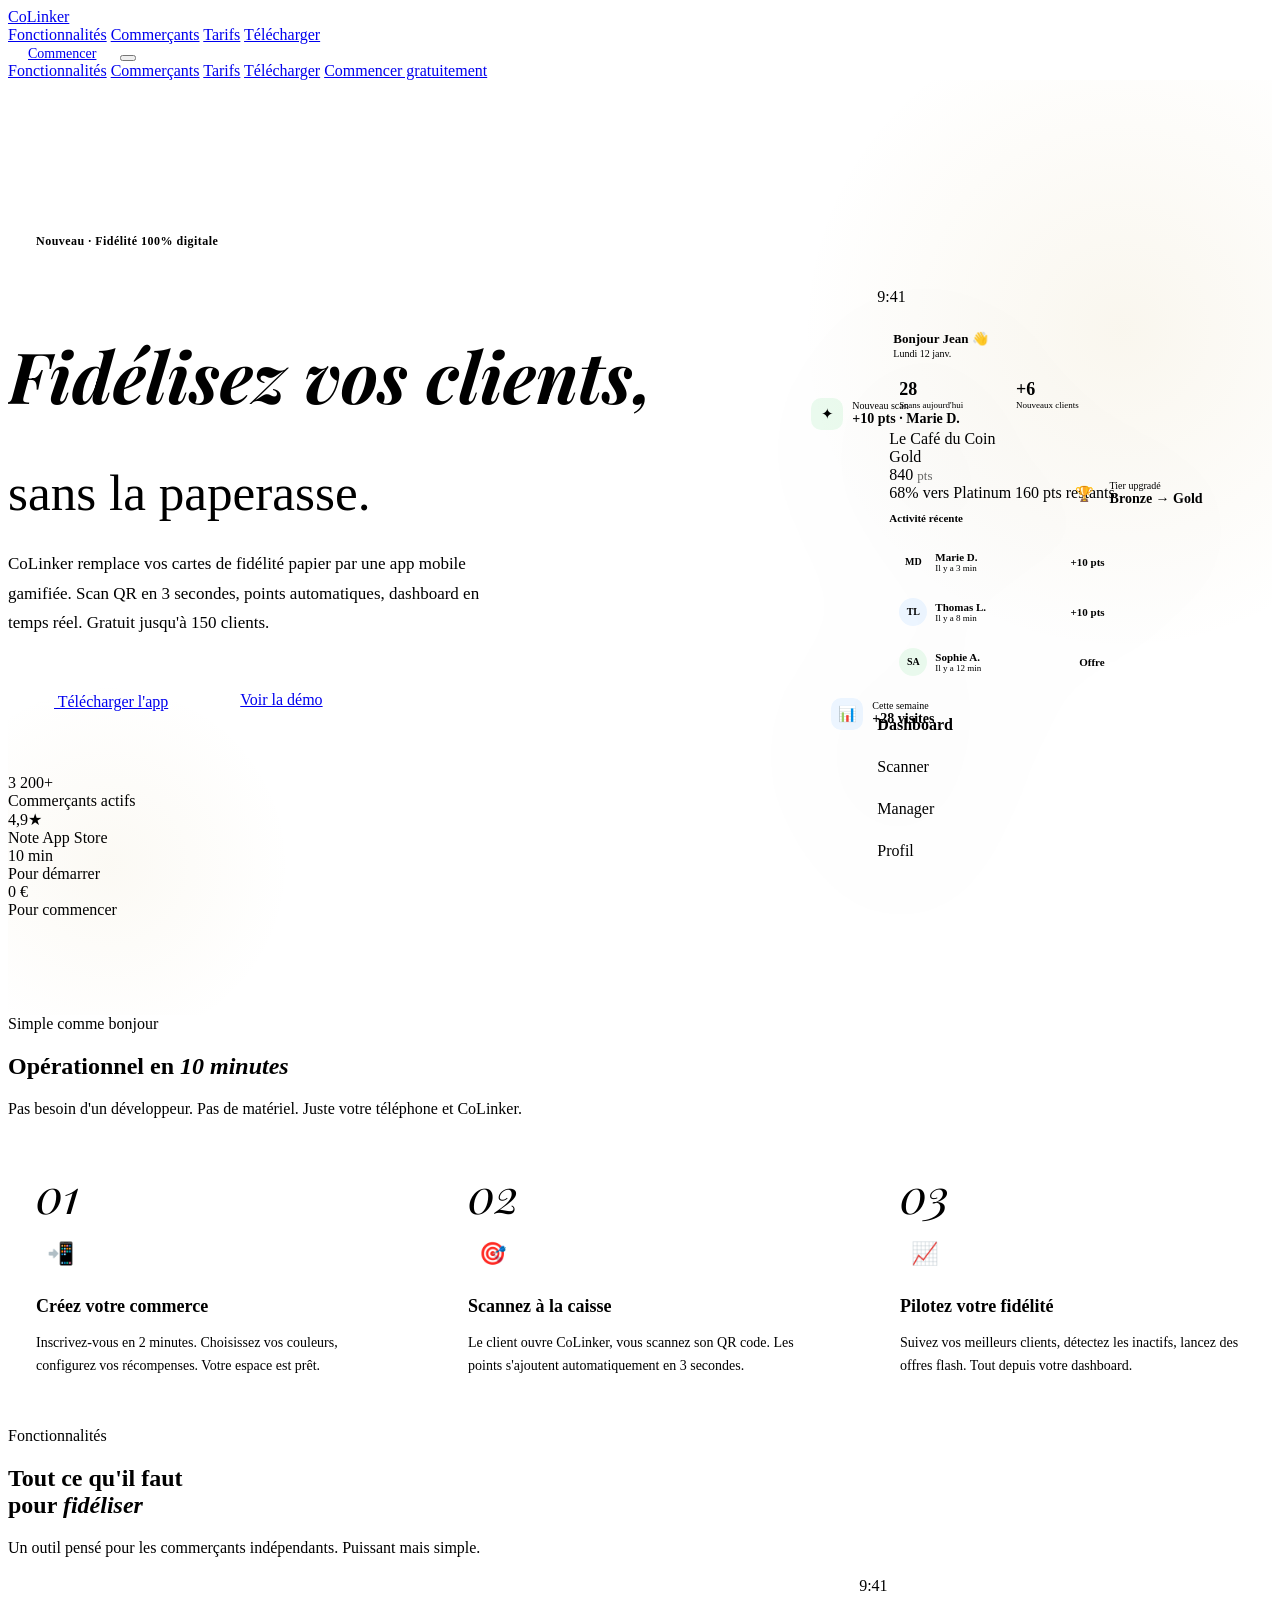
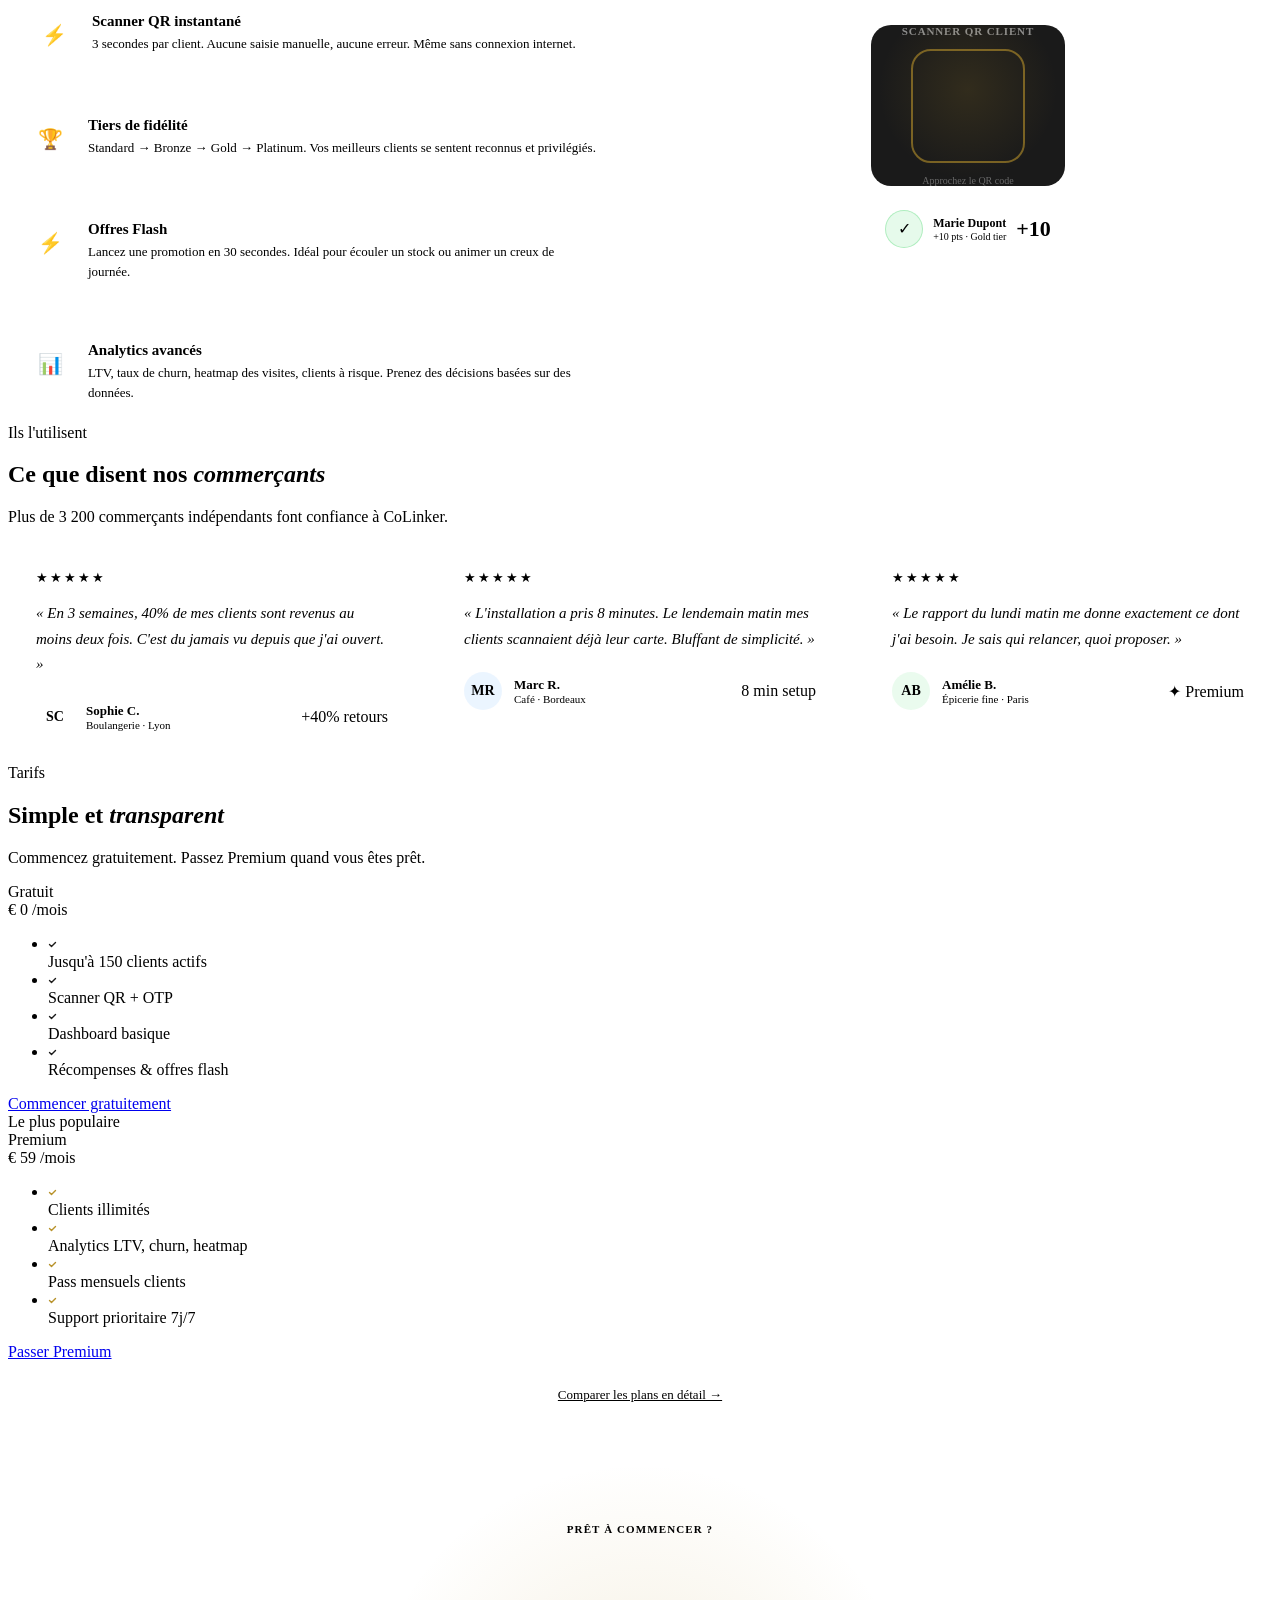
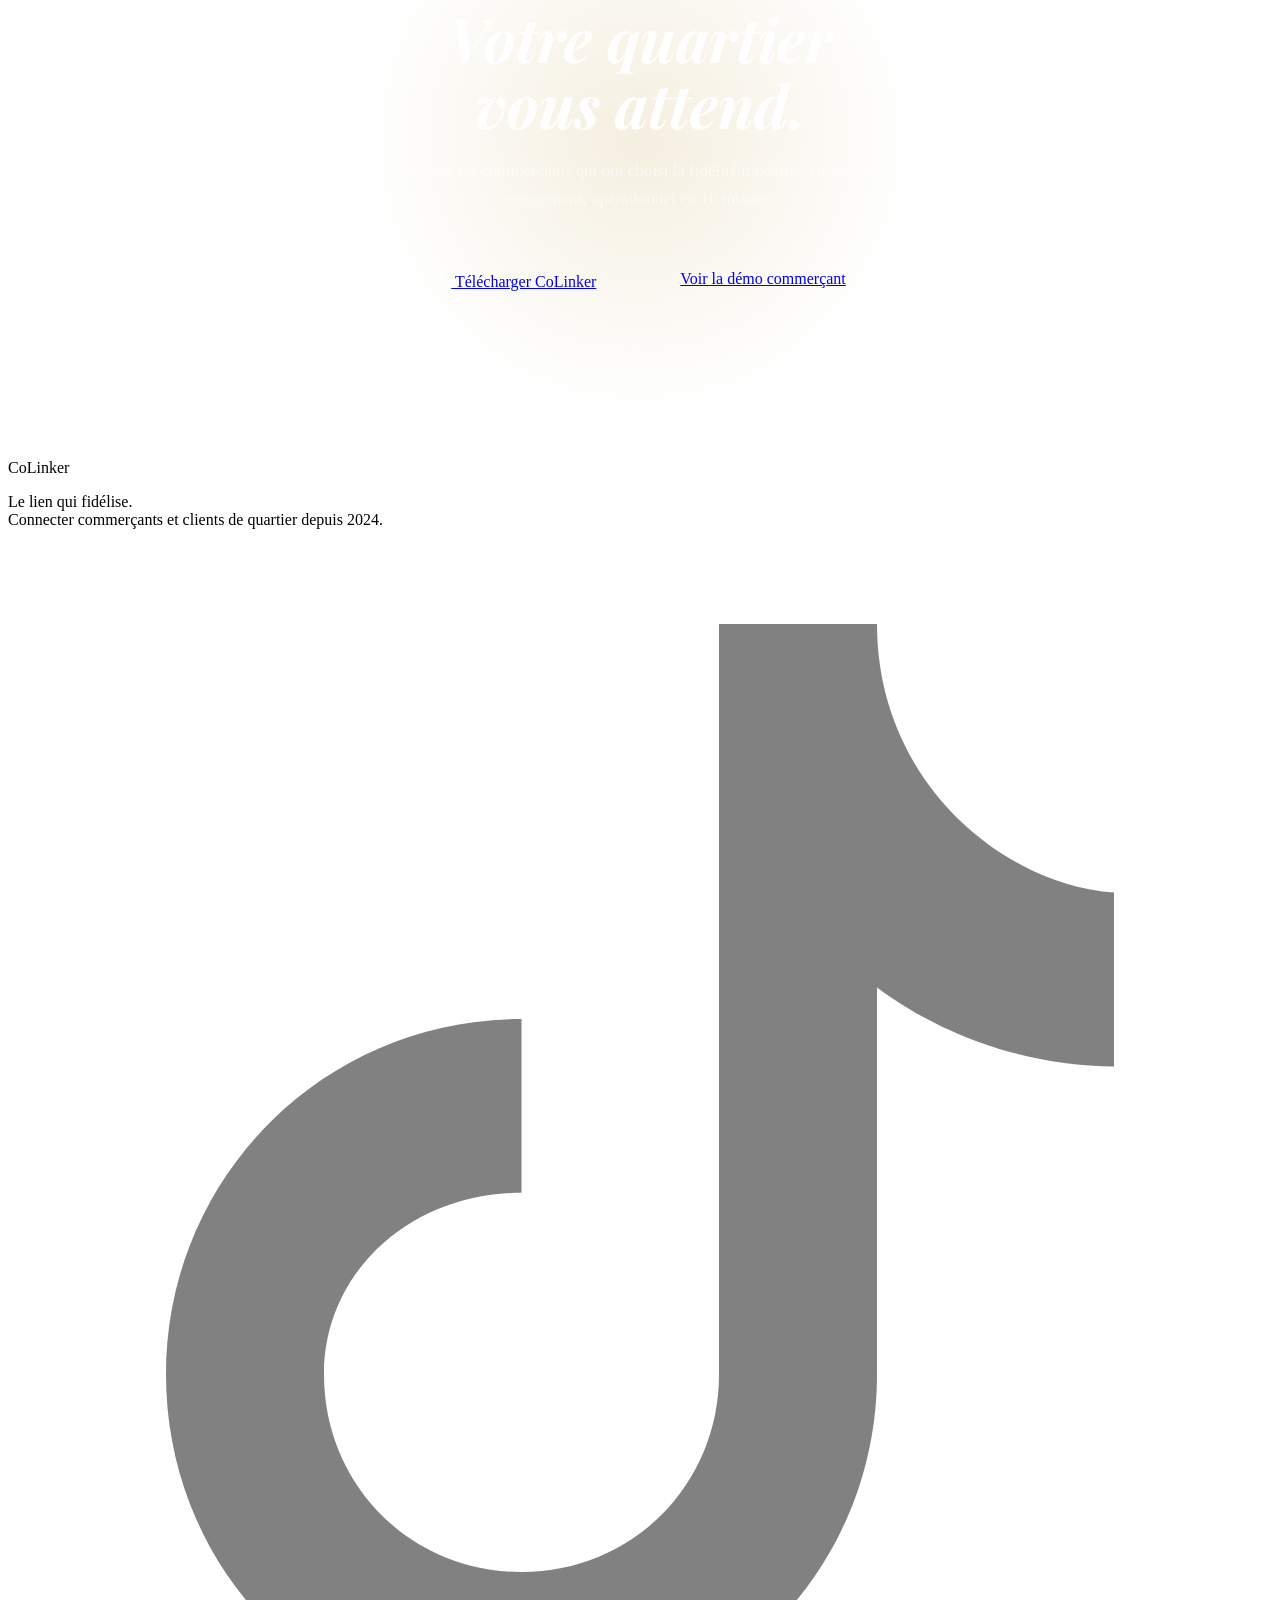
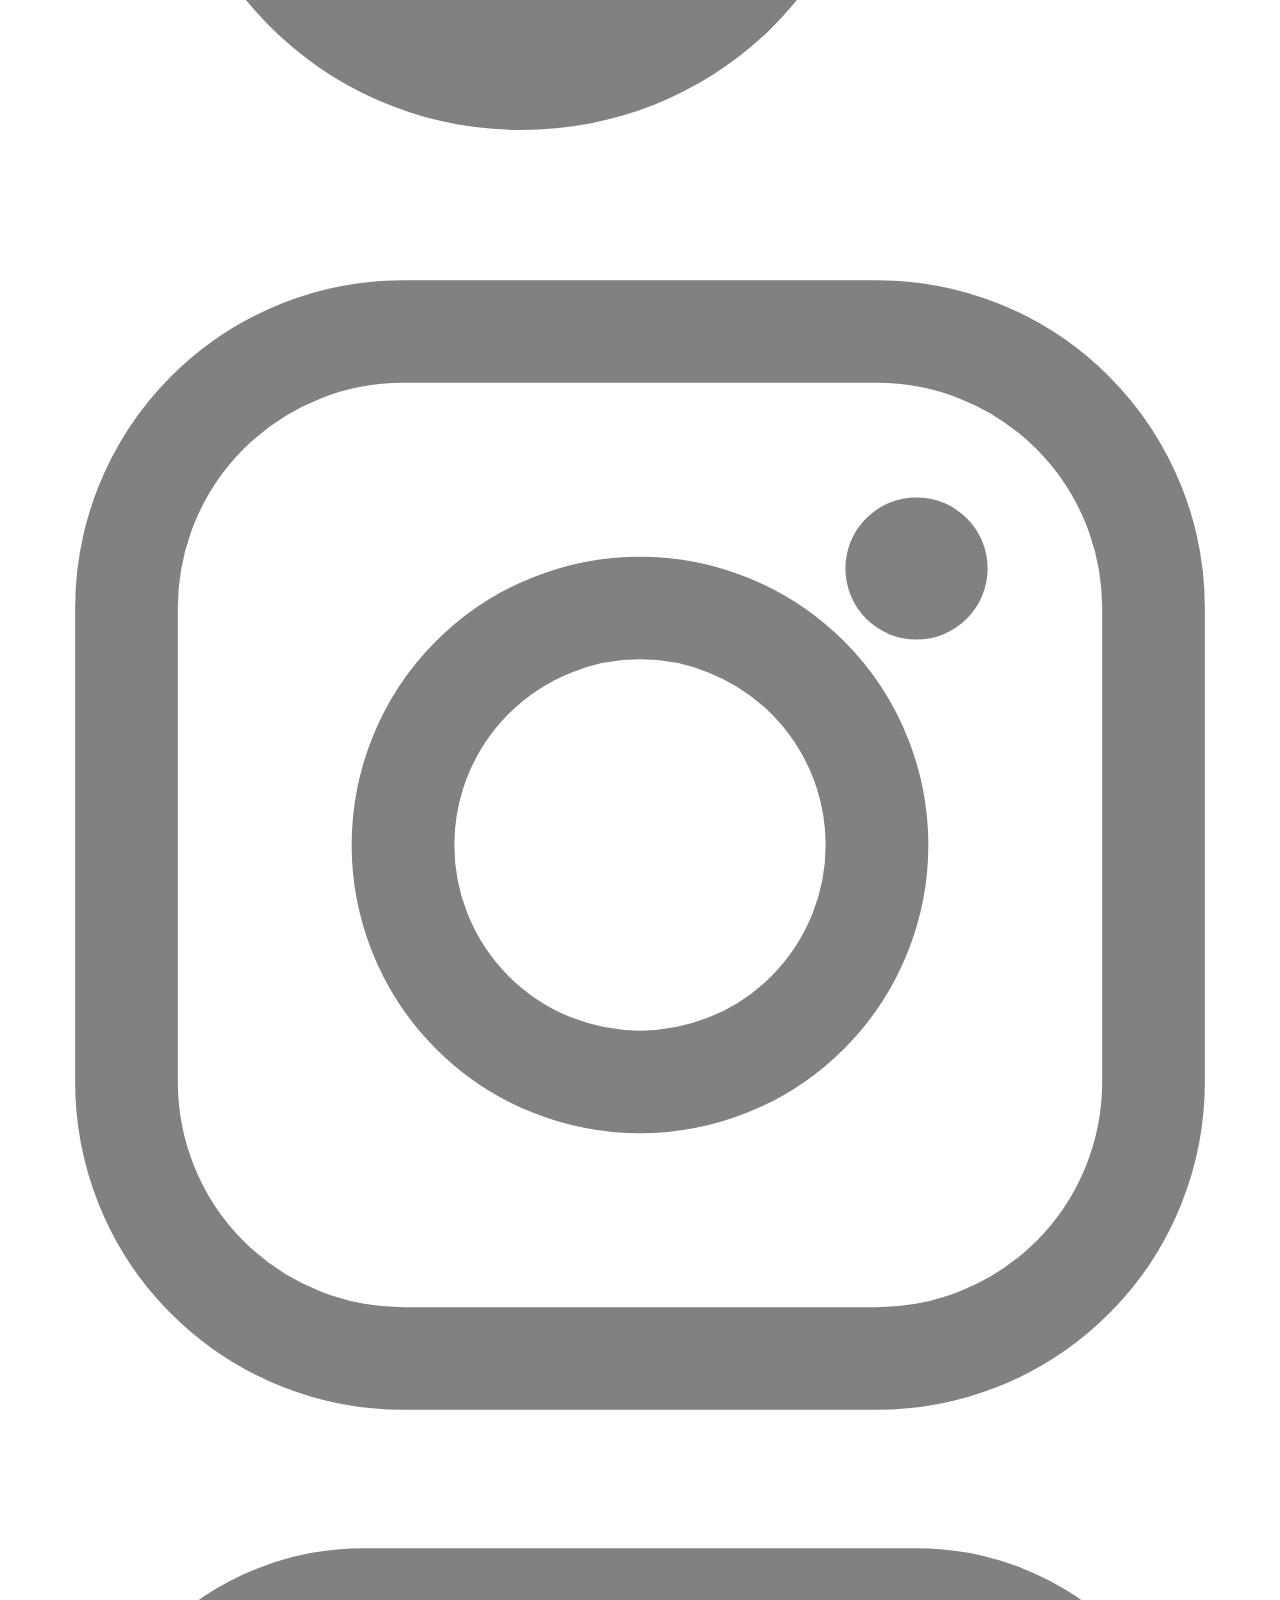
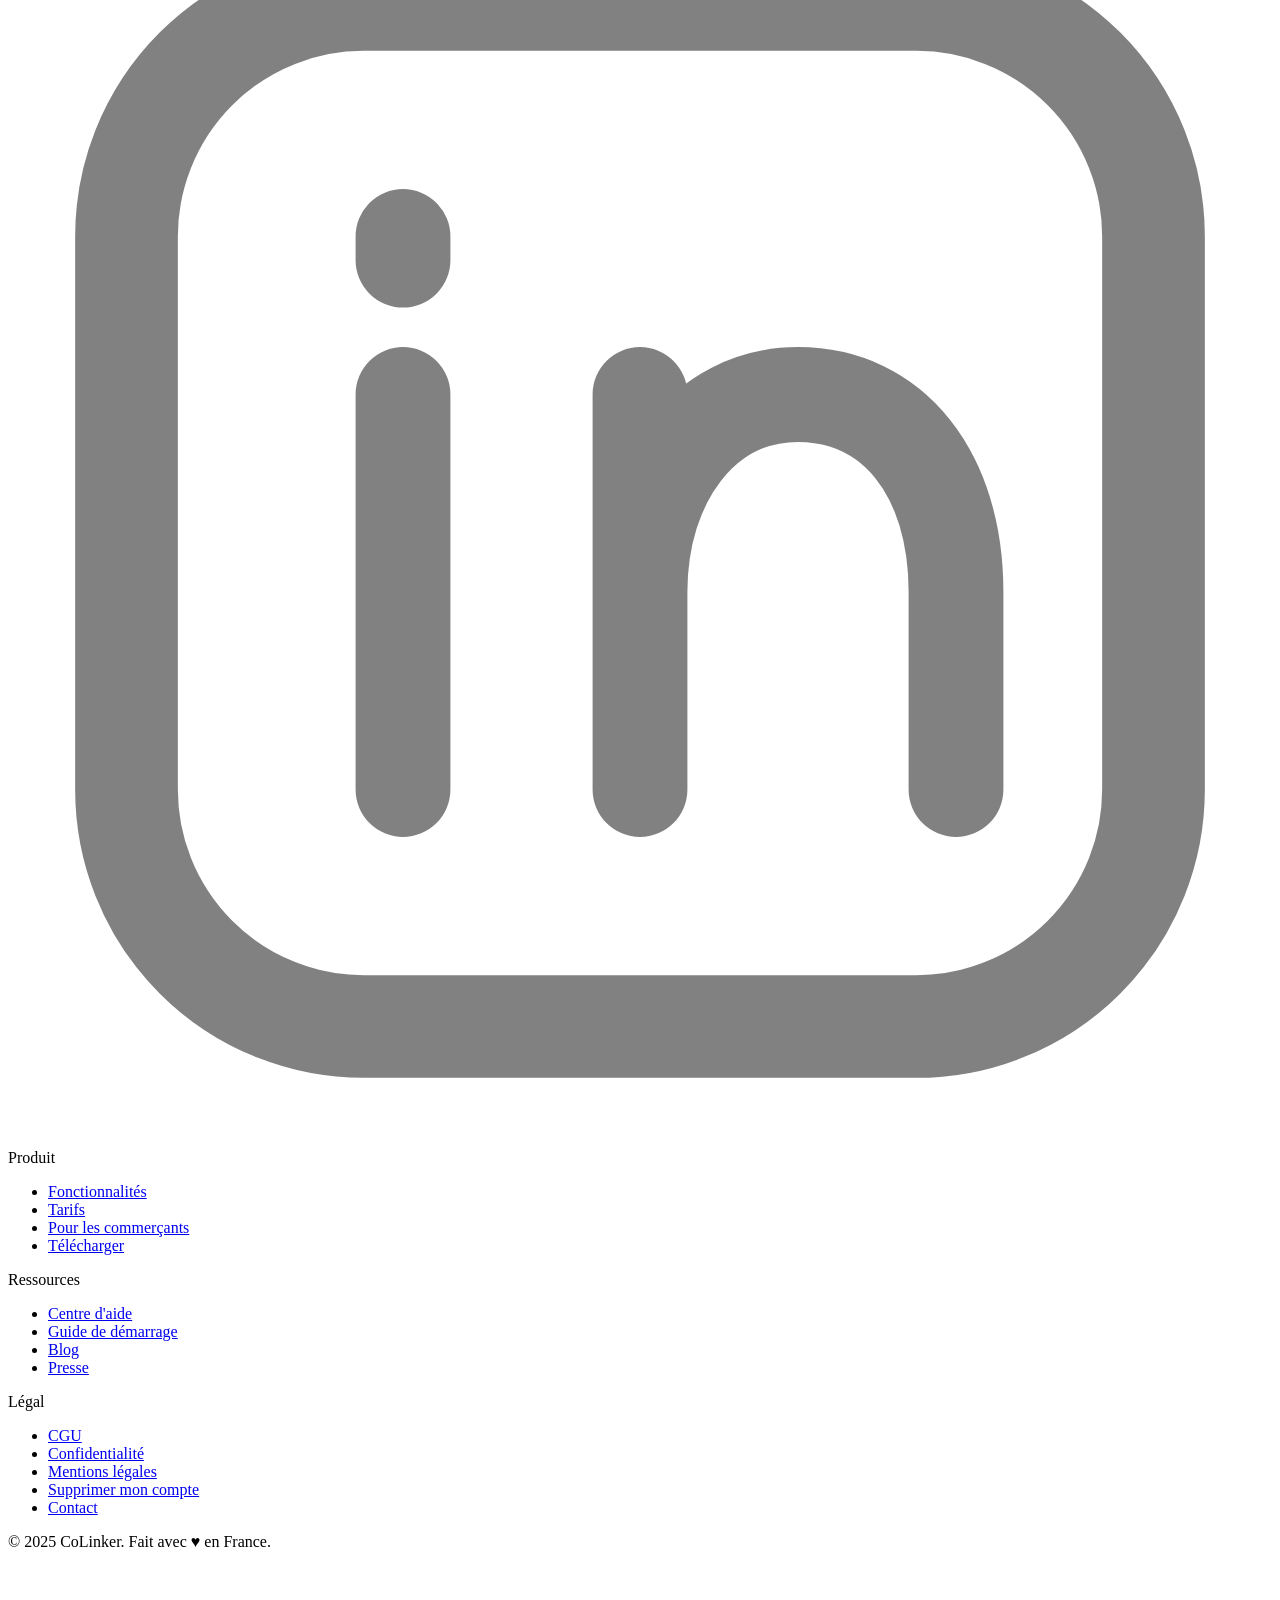
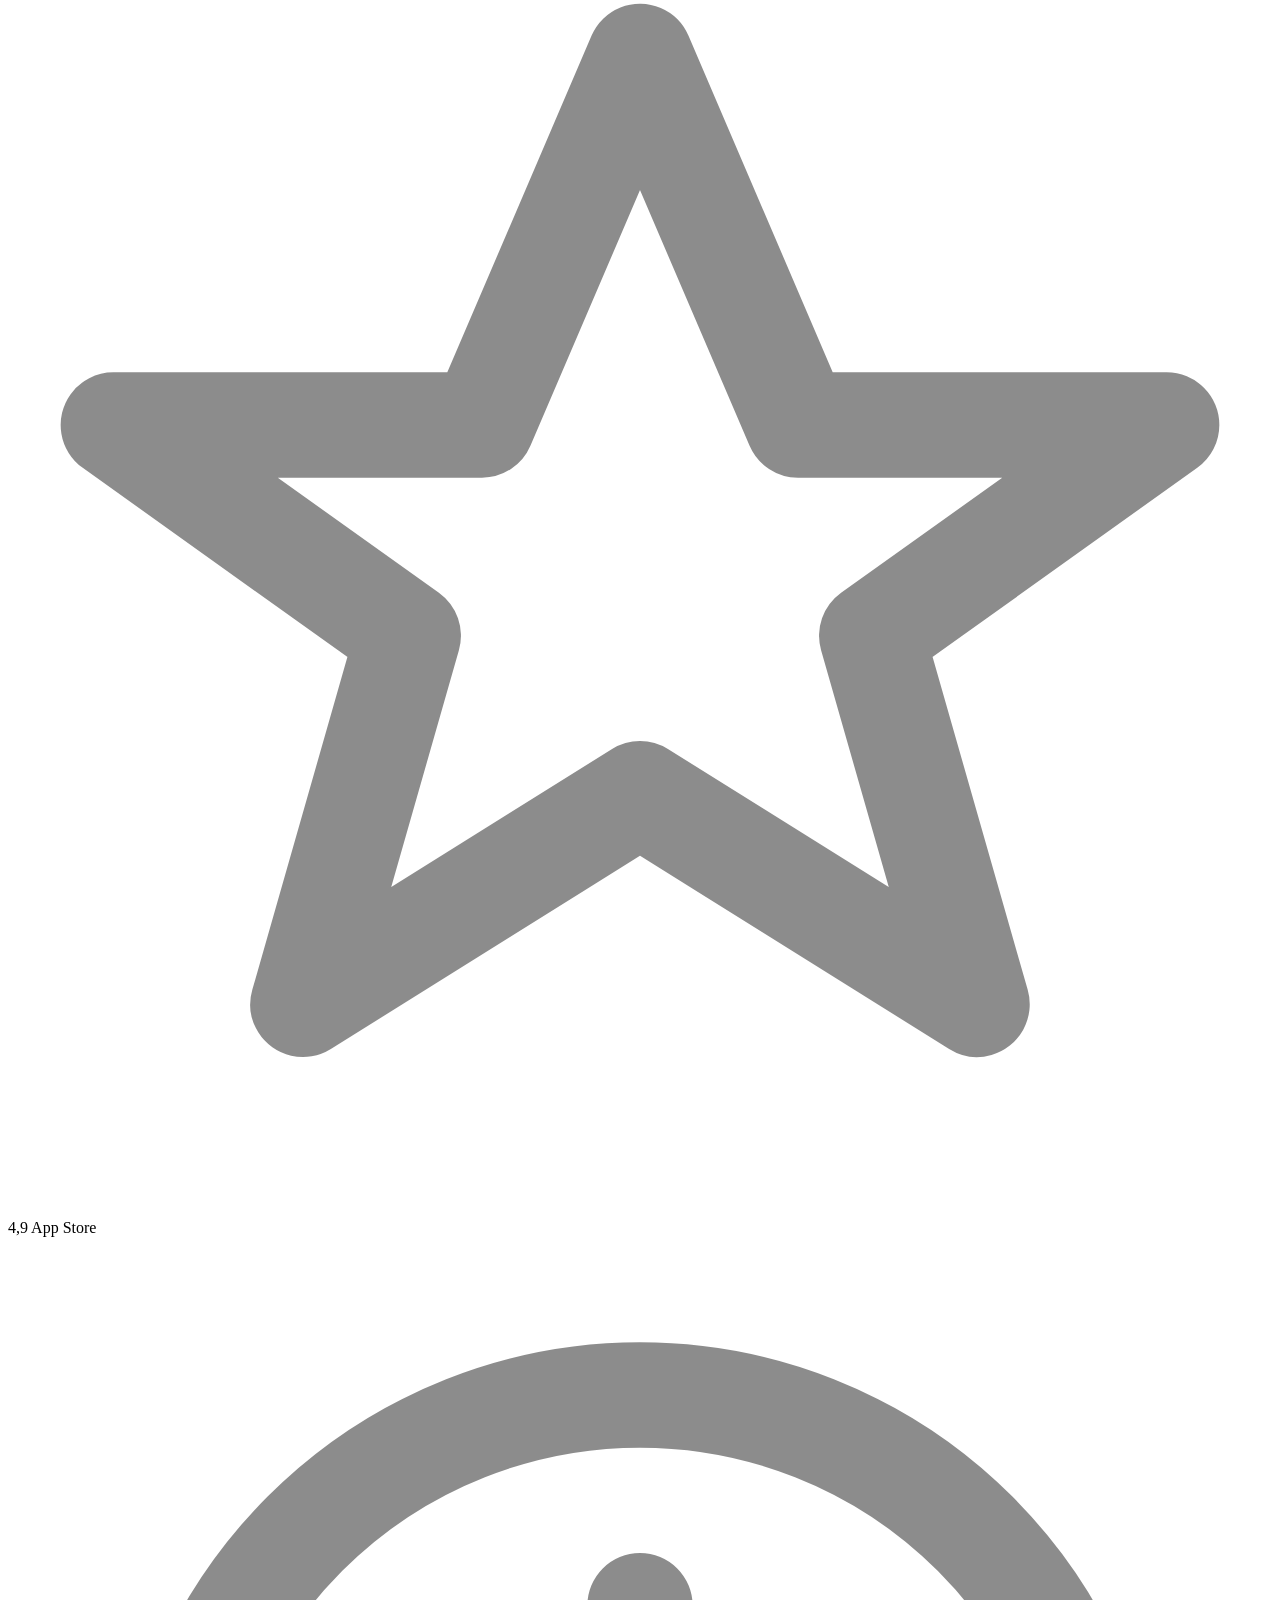
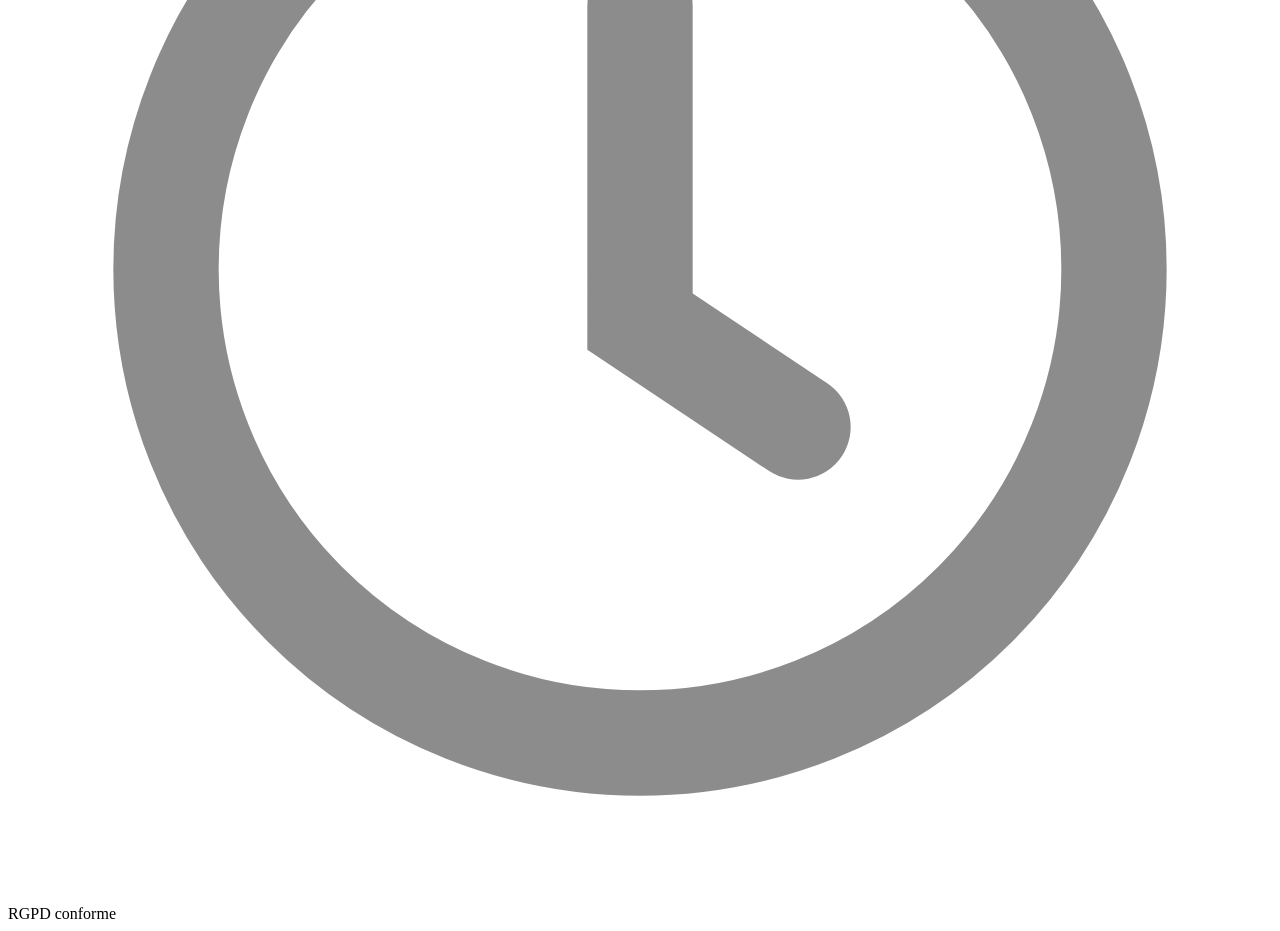
==== commit cc84b1f1: "Add files via upload" ====
--- a/index.html
+++ b/index.html
@@ -5,26 +5,22 @@
   <meta name="viewport" content="width=device-width, initial-scale=1.0" />
   <title>CoLinker — Application de fidélité locale pour commerçants | Carte digitale gratuite</title>
   <meta name="description" content="CoLinker remplace les cartes papier par une super-app de fidélité digitale. Scanner QR, points automatiques, dashboard temps réel. Gratuit jusqu'à 150 clients." />
-  
   <link rel="canonical" href="https://www.colinker.fr/" />
-  <meta property="og:title" content="CoLinker — Fidélité locale réinventée" />
+  <meta property="og:title"       content="CoLinker — Fidélité locale réinventée" />
   <meta property="og:description" content="Super-app de fidélité qui connecte commerçants de quartier et clients. Scanner, points automatiques, offres flash. Gratuit pour démarrer." />
-  <meta property="og:url" content="https://www.colinker.fr/" />
-  
+  <meta property="og:url"         content="https://www.colinker.fr/" />
   <link rel="preconnect" href="https://fonts.googleapis.com" />
   <link rel="preconnect" href="https://fonts.gstatic.com" crossorigin />
   <link href="https://fonts.googleapis.com/css2?family=Figtree:wght@300;600&family=Playfair+Display:ital@1&display=swap" rel="stylesheet" />
   <link rel="stylesheet" href="assets/style.css" />
-
   <style>
-    /* ── SECTION HERO ────────────────────────────────────────── */
+    /* ── HERO ──────────────────────────────────────────────────── */
     #hero {
       padding: 148px 0 96px;
       background: var(--bg-main);
       overflow: hidden;
       position: relative;
     }
-
     .hero-bg-glow {
       position: absolute;
       top: -100px; right: -200px;
@@ -34,7 +30,6 @@
       pointer-events: none;
       animation: glow-pulse 6s ease-in-out infinite;
     }
-
     .hero-bg-glow2 {
       position: absolute;
       bottom: -50px; left: -100px;
@@ -43,7 +38,6 @@
       background: radial-gradient(circle, rgba(184,146,42,0.05) 0%, transparent 65%);
       pointer-events: none;
     }
-
     .hero-grid {
       display: grid;
       grid-template-columns: 1.1fr 0.9fr;
@@ -52,8 +46,6 @@
       position: relative;
       z-index: 1;
     }
-
-    /* Typographie Hero */
     .hero-tag {
       display: inline-flex;
       align-items: center;
@@ -68,14 +60,12 @@
       color: var(--gold);
       letter-spacing: 0.04em;
     }
-
     .hero-tag-dot {
       width: 6px; height: 6px;
       background: var(--gold);
       border-radius: 50%;
       animation: pulse-dot 2s ease-in-out infinite;
     }
-
     .hero-h1 {
       font-family: 'Playfair Display', serif;
       font-style: italic;
@@ -84,7 +74,6 @@
       color: var(--text-primary);
       margin-bottom: 6px;
     }
-
     .hero-sub {
       font-weight: 300;
       font-size: clamp(34px, 4vw, 56px);
@@ -92,7 +81,6 @@
       line-height: 1.1;
       margin-bottom: 28px;
     }
-
     .hero-desc {
       font-size: 17px;
       font-weight: 300;
@@ -101,27 +89,14 @@
       max-width: 480px;
       margin-bottom: 38px;
     }
-
-    .hero-ctas { 
-      display: flex; 
-      gap: 12px; 
-      flex-wrap: wrap; 
-      margin-bottom: 48px; 
-    }
-
-    /* ── VISUEL SMARTPHONE ─────────────────────────────────────── */
-    .hero-visual { 
-      display: flex; 
-      justify-content: center; 
-      position: relative; 
-    }
-
+    .hero-ctas { display: flex; gap: 12px; flex-wrap: wrap; margin-bottom: 48px; }
+
+    /* ── Phone visual ──────────────────────────────────────────── */
+    .hero-visual { display: flex; justify-content: center; position: relative; }
     .hero-phone-wrap {
       position: relative;
       filter: drop-shadow(0 32px 64px rgba(0,0,0,0.18));
     }
-
-    /* Badges flottants */
     .hero-float-badge {
       position: absolute;
       background: var(--surface);
@@ -135,11 +110,18 @@
       white-space: nowrap;
       animation: float-anim 4.5s ease-in-out infinite;
     }
-
-    .badge-left { left: -80px; top: 100px; animation-delay: 0s; }
-    .badge-right { right: -90px; top: 180px; animation-delay: 1.2s; }
-    .badge-bottom { left: -60px; bottom: 120px; animation-delay: 0.7s; }
-
+    .badge-left {
+      left: -80px; top: 100px;
+      animation-delay: 0s;
+    }
+    .badge-right {
+      right: -90px; top: 180px;
+      animation-delay: 1.2s;
+    }
+    .badge-bottom {
+      left: -60px; bottom: 120px;
+      animation-delay: 0.7s;
+    }
     .badge-icon {
       width: 32px; height: 32px;
       border-radius: 10px;
@@ -150,18 +132,16 @@
     .badge-icon-gold { background: var(--gold-bg); }
     .badge-icon-green { background: rgba(48,209,88,0.1); }
     .badge-icon-blue  { background: rgba(10,132,255,0.08); }
-
     .badge-label { font-size: 10px; font-weight: 300; color: var(--text-secondary); }
     .badge-value { font-size: 14px; font-weight: 600; color: var(--text-primary); }
 
-    /* Interface App */
+    /* App inner */
     .app-header {
       padding: 6px 16px 10px;
       display: flex; justify-content: space-between; align-items: center; flex-shrink: 0;
     }
     .app-greeting { font-size: 13px; font-weight: 600; color: var(--text-primary); }
     .app-date { font-size: 10px; font-weight: 300; color: var(--text-secondary); margin-top: 1px; }
-    
     .app-notif {
       width: 30px; height: 30px; border-radius: 10px;
       background: var(--surface); border: 0.5px solid var(--border);
@@ -172,12 +152,7 @@
       width: 10px; height: 10px; border-radius: 50%;
       background: var(--red); border: 1.5px solid var(--bg-main);
     }
-
-    .app-scroll { 
-      flex: 1; overflow: hidden; padding: 0 12px 8px; 
-      display: flex; flex-direction: column; gap: 10px; 
-    }
-
+    .app-scroll { flex: 1; overflow: hidden; padding: 0 12px 8px; display: flex; flex-direction: column; gap: 10px; }
     .kpi-row { display: flex; gap: 8px; }
     .kpi-chip {
       flex: 1; background: var(--surface); border: 0.5px solid var(--border);
@@ -185,7 +160,7 @@
     }
     .kpi-val { font-size: 18px; font-weight: 600; color: var(--text-primary); line-height: 1; }
     .kpi-lbl { font-size: 9px; font-weight: 300; color: var(--text-secondary); margin-top: 2px; }
-
+    .section-h { font-size: 11px; font-weight: 600; color: var(--text-primary); margin-bottom: 6px; }
     .scan-list { display: flex; flex-direction: column; gap: 6px; }
     .scan-row {
       display: flex; align-items: center; gap: 8px;
@@ -199,9 +174,13 @@
       font-size: 10px; font-weight: 600; color: var(--gold); flex-shrink: 0;
     }
     .scan-name { font-size: 11px; font-weight: 600; color: var(--text-primary); }
+    .scan-meta { font-size: 9px; font-weight: 300; color: var(--text-secondary); }
     .scan-pts { margin-left: auto; font-size: 11px; font-weight: 600; color: var(--green); }
 
-    /* ── AUTRES SECTIONS ───────────────────────────────────────── */
+    /* Stats bar */
+    .stat-sep { width: 1px; background: var(--border); align-self: stretch; }
+
+    /* ── HOW IT WORKS ────────────────────────────────────────── */
     #how { background: var(--surface); }
     .steps-grid { display: grid; grid-template-columns: repeat(3, 1fr); gap: 32px; }
     .step-card {
@@ -214,13 +193,84 @@
       transition: transform .3s cubic-bezier(0.22,1,0.36,1), box-shadow .3s;
     }
     .step-card:hover { transform: translateY(-6px); box-shadow: var(--shadow-card); }
-
+    .step-num {
+      font-family: 'Playfair Display', serif;
+      font-style: italic;
+      font-size: 48px;
+      color: var(--gold-xlight);
+      line-height: 1;
+      margin-bottom: 12px;
+    }
+    .step-icon {
+      width: 48px; height: 48px; border-radius: 16px;
+      background: var(--gold-bg); border: 0.5px solid var(--border-gold);
+      display: flex; align-items: center; justify-content: center;
+      margin-bottom: 18px;
+      font-size: 22px;
+    }
+    .step-title { font-size: 18px; font-weight: 600; color: var(--text-primary); margin-bottom: 10px; }
+    .step-desc { font-size: 14px; font-weight: 300; color: var(--text-secondary); line-height: 1.65; }
+    .step-connector {
+      position: absolute;
+      top: 50%; right: -20px;
+      width: 40px; height: 2px;
+      background: linear-gradient(90deg, var(--border-gold), transparent);
+      z-index: 10;
+    }
+
+    /* ── FEATURES ────────────────────────────────────────────── */
     #features { background: var(--bg-main); }
     .features-grid { display: grid; grid-template-columns: 1fr 1fr; gap: 48px; align-items: center; }
-
+    .feature-list { display: flex; flex-direction: column; gap: 20px; }
+    .feature-item {
+      display: flex; align-items: flex-start; gap: 16px;
+      padding: 20px; border-radius: var(--r-xl);
+      background: var(--surface);
+      border: 0.5px solid var(--border);
+      cursor: pointer;
+      transition: all .3s cubic-bezier(0.22,1,0.36,1);
+    }
+    .feature-item:hover, .feature-item.active {
+      border-color: var(--border-gold);
+      box-shadow: var(--shadow-gold);
+      transform: translateX(4px);
+    }
+    .feature-item.active { background: var(--gold-bg); }
+    .fi-icon {
+      width: 44px; height: 44px; border-radius: 14px;
+      display: flex; align-items: center; justify-content: center;
+      font-size: 20px; flex-shrink: 0;
+      background: var(--gold-bg); border: 0.5px solid var(--border-gold);
+    }
+    .fi-title { font-size: 15px; font-weight: 600; color: var(--text-primary); margin-bottom: 4px; }
+    .fi-desc  { font-size: 13px; font-weight: 300; color: var(--text-secondary); line-height: 1.55; }
+    .features-phone { display: flex; justify-content: center; }
+
+    /* ── TESTIMONIALS ────────────────────────────────────────── */
     #testimonials { background: var(--surface); }
     .testi-grid { display: grid; grid-template-columns: repeat(3, 1fr); gap: 20px; }
-
+    .testi-card {
+      background: var(--bg-main); border: 0.5px solid var(--border);
+      border-radius: var(--r-xl); padding: 28px;
+      transition: transform .3s cubic-bezier(0.22,1,0.36,1), box-shadow .3s;
+    }
+    .testi-card:hover { transform: translateY(-4px); box-shadow: var(--shadow-card); border-color: var(--border-gold); }
+    .testi-stars { color: var(--gold); font-size: 13px; letter-spacing: 2px; margin-bottom: 14px; }
+    .testi-text { font-size: 15px; font-weight: 300; color: var(--text-primary); line-height: 1.7; margin-bottom: 20px; font-style: italic; }
+    .testi-author { display: flex; align-items: center; gap: 12px; }
+    .testi-av {
+      width: 38px; height: 38px; border-radius: 50%;
+      background: var(--gold-bg); border: 0.5px solid var(--border-gold);
+      display: flex; align-items: center; justify-content: center;
+      font-size: 14px; font-weight: 600; color: var(--gold);
+    }
+    .testi-name { font-size: 13px; font-weight: 600; color: var(--text-primary); }
+    .testi-role { font-size: 11px; font-weight: 300; color: var(--text-secondary); }
+
+    /* ── PRICING TEASER ──────────────────────────────────────── */
+    #pricing-teaser { background: var(--bg-main); }
+
+    /* ── CTA FINAL ───────────────────────────────────────────── */
     #cta-final {
       background: var(--dark-bar);
       padding: 100px 0;
@@ -228,20 +278,52 @@
       position: relative;
       overflow: hidden;
     }
-
-    /* ── RESPONSIVE ───────────────────────────────────────────── */
+    .cta-glow {
+      position: absolute;
+      top: 50%; left: 50%;
+      transform: translate(-50%, -50%);
+      width: 600px; height: 600px;
+      border-radius: 50%;
+      background: radial-gradient(circle, rgba(184,146,42,0.15) 0%, transparent 65%);
+      pointer-events: none;
+    }
+    .cta-content { position: relative; z-index: 1; }
+    .cf-label {
+      display: inline-block;
+      font-size: 11px; font-weight: 600; letter-spacing: 0.1em; text-transform: uppercase;
+      color: var(--gold); margin-bottom: 20px;
+    }
+    .cf-title {
+      font-family: 'Playfair Display', serif;
+      font-style: italic;
+      font-size: clamp(36px, 5vw, 60px);
+      color: #fff;
+      line-height: 1.1;
+      margin-bottom: 20px;
+    }
+    .cf-sub {
+      font-size: 17px; font-weight: 300; color: rgba(255,255,255,.55);
+      max-width: 520px; margin: 0 auto 40px; line-height: 1.7;
+    }
+    .cf-btns { display: flex; gap: 12px; justify-content: center; flex-wrap: wrap; margin-bottom: 36px; }
+    .cf-stores { display: flex; gap: 20px; justify-content: center; flex-wrap: wrap; }
+    .cs-item {
+      display: flex; align-items: center; gap: 7px;
+      font-size: 12px; font-weight: 300; color: rgba(255,255,255,.35);
+    }
+
+    /* Responsive */
     @media (max-width: 1000px) {
       .badge-left, .badge-right, .badge-bottom { display: none; }
     }
-
     @media (max-width: 860px) {
       .hero-grid { grid-template-columns: 1fr; gap: 48px; }
       .hero-visual { order: -1; }
       .steps-grid { grid-template-columns: 1fr; }
+      .step-connector { display: none; }
       .features-grid { grid-template-columns: 1fr; }
       .testi-grid { grid-template-columns: 1fr; }
     }
-
     @media (max-width: 480px) {
       #hero { padding: 116px 0 72px; }
       .hero-h1 { font-size: 40px; }
@@ -250,80 +332,546 @@
 </head>
 <body>
 
-  <nav id="nav" role="navigation" aria-label="Navigation principale">
-    <div class="container">
-      <div class="nav-inner">
-        <a href="./" class="nav-logo" aria-label="CoLinker — Accueil">
-          <span class="co">Co</span><span class="linker">Linker</span>
-        </a>
-        <div class="nav-links">
-          <a href="fonctionnalites.html">Fonctionnalités</a>
-          <a href="commercants.html">Commerçants</a>
-          <a href="tarifs.html">Tarifs</a>
-          <a href="telecharger.html">Télécharger</a>
-        </div>
-        <div class="nav-right">
-          <a href="telecharger.html" class="btn btn-gold" style="padding:10px 20px;font-size:14px;">Commencer</a>
-          <button class="burger" id="burgerBtn" aria-label="Menu" aria-expanded="false" aria-controls="mobileMenu">
-            <span class="burger-line"></span>
-            <span class="burger-line"></span>
-            <span class="burger-line"></span>
-          </button>
-        </div>
-      </div>
-    </div>
-  </nav>
-
-  <div class="mobile-menu" id="mobileMenu" role="dialog" aria-label="Menu mobile">
-    <a href="fonctionnalites.html" onclick="closeMobile()">Fonctionnalités</a>
-    <a href="commercants.html" onclick="closeMobile()">Commerçants</a>
-    <a href="tarifs.html" onclick="closeMobile()">Tarifs</a>
-    <a href="telecharger.html" onclick="closeMobile()">Télécharger</a>
-    <a href="telecharger.html" class="btn btn-gold" onclick="closeMobile()">Commencer gratuitement</a>
+<!-- ── NAV ───────────────────────────────────────────────────────── -->
+<nav id="nav" role="navigation" aria-label="Navigation principale">
+  <div class="container">
+    <div class="nav-inner">
+      <a href="./" class="nav-logo" aria-label="CoLinker — Accueil">
+        <span class="co">Co</span><span class="linker">Linker</span>
+      </a>
+      <div class="nav-links">
+        <a href="fonctionnalites.html">Fonctionnalités</a>
+        <a href="commercants.html">Commerçants</a>
+        <a href="tarifs.html">Tarifs</a>
+        <a href="telecharger.html">Télécharger</a>
+      </div>
+      <div class="nav-right">
+        <a href="telecharger.html" class="btn btn-gold" style="padding:10px 20px;font-size:14px;">Commencer</a>
+        <button class="burger" id="burgerBtn" aria-label="Menu" aria-expanded="false" aria-controls="mobileMenu">
+          <span class="burger-line"></span>
+          <span class="burger-line"></span>
+          <span class="burger-line"></span>
+        </button>
+      </div>
+    </div>
   </div>
-
-  <main>
-    <section id="hero">
-      <div class="hero-bg-glow"></div>
-      <div class="hero-bg-glow2"></div>
-      <div class="container">
-        <div class="hero-grid">
-          
-          <div>
-            <div class="hero-tag fade-up">
-              <span class="hero-tag-dot"></span>
-              Nouveau · Fidélité 100% digitale
-            </div>
-            <h1 class="hero-h1 fade-up d1">Fidélisez vos clients,</h1>
-            <p class="hero-sub fade-up d2">sans la paperasse.</p>
-            <p class="hero-desc fade-up d3">
-              CoLinker remplace vos cartes de fidélité papier par une app mobile gamifiée. Scan QR en 3 secondes, points automatiques, dashboard en temps réel. Gratuit jusqu'à 150 clients.
-            </p>
-            <div class="hero-ctas fade-up d4">
-              <a href="telecharger.html" class="btn btn-gold" style="padding:15px 30px;font-size:16px;">
-                <svg width="16" height="16" viewBox="0 0 16 16" fill="none"><path d="M8 2v8M5.5 7.5L8 10l2.5-2.5M2 13h12" stroke="#fff" stroke-width="1.6" stroke-linecap="round" stroke-linejoin="round"/></svg>
-                Télécharger l'app
-              </a>
-              <a href="commercants.html" class="btn btn-dark" style="padding:15px 30px;font-size:16px;">Voir la démo</a>
-            </div>
-          </div>
-
-          <div class="hero-visual fade-right d2">
-            <div class="hero-phone-wrap float">
-              <div class="hero-float-badge badge-left">
-                <div class="badge-icon badge-icon-green">✦</div>
-                <div>
-                  <div class="badge-label">Nouveau scan</div>
-                  <div class="badge-value">+10 pts · Marie D.</div>
+</nav>
+<div class="mobile-menu" id="mobileMenu" role="dialog" aria-label="Menu mobile">
+  <a href="fonctionnalites.html" onclick="closeMobile()">Fonctionnalités</a>
+  <a href="commercants.html"     onclick="closeMobile()">Commerçants</a>
+  <a href="tarifs.html"          onclick="closeMobile()">Tarifs</a>
+  <a href="telecharger.html"     onclick="closeMobile()">Télécharger</a>
+  <a href="telecharger.html" class="btn btn-gold" onclick="closeMobile()">Commencer gratuitement</a>
+</div>
+
+<main>
+
+<!-- ================================================================
+     HERO
+================================================================ -->
+<section id="hero">
+  <div class="hero-bg-glow"></div>
+  <div class="hero-bg-glow2"></div>
+  <div class="container">
+    <div class="hero-grid">
+
+      <!-- Left -->
+      <div>
+        <div class="hero-tag fade-up">
+          <span class="hero-tag-dot"></span>
+          Nouveau · Fidélité 100% digitale
+        </div>
+        <h1 class="hero-h1 fade-up d1">Fidélisez vos clients,</h1>
+        <p class="hero-sub fade-up d2">sans la paperasse.</p>
+        <p class="hero-desc fade-up d3">
+          CoLinker remplace vos cartes de fidélité papier par une app mobile gamifiée. Scan QR en 3 secondes, points automatiques, dashboard en temps réel. Gratuit jusqu'à 150 clients.
+        </p>
+        <div class="hero-ctas fade-up d4">
+          <a href="telecharger.html" class="btn btn-gold" style="padding:15px 30px;font-size:16px;">
+            <svg width="16" height="16" viewBox="0 0 16 16" fill="none"><path d="M8 2v8M5.5 7.5L8 10l2.5-2.5M2 13h12" stroke="#fff" stroke-width="1.6" stroke-linecap="round" stroke-linejoin="round"/></svg>
+            Télécharger l'app
+          </a>
+          <a href="commercants.html" class="btn btn-dark" style="padding:15px 30px;font-size:16px;">Voir la démo</a>
+        </div>
+        <div class="stats-bar fade-up d5">
+          <div class="stat-item">
+            <div class="stat-num"><span data-count="3200" data-suffix="+">3 200+</span></div>
+            <div class="stat-lbl">Commerçants actifs</div>
+          </div>
+          <div class="stat-sep"></div>
+          <div class="stat-item">
+            <div class="stat-num"><span data-count="4.9" data-suffix="★">4,9★</span></div>
+            <div class="stat-lbl">Note App Store</div>
+          </div>
+          <div class="stat-sep"></div>
+          <div class="stat-item">
+            <div class="stat-num"><span data-count="10">10</span> min</div>
+            <div class="stat-lbl">Pour démarrer</div>
+          </div>
+          <div class="stat-sep"></div>
+          <div class="stat-item">
+            <div class="stat-num">0 €</div>
+            <div class="stat-lbl">Pour commencer</div>
+          </div>
+        </div>
+      </div>
+
+      <!-- Right — Phone mockup -->
+      <div class="hero-visual fade-right d2">
+        <div class="hero-phone-wrap float">
+
+          <!-- Floating badges -->
+          <div class="hero-float-badge badge-left">
+            <div class="badge-icon badge-icon-green">✦</div>
+            <div>
+              <div class="badge-label">Nouveau scan</div>
+              <div class="badge-value">+10 pts · Marie D.</div>
+            </div>
+          </div>
+          <div class="hero-float-badge badge-right">
+            <div class="badge-icon badge-icon-gold">🏆</div>
+            <div>
+              <div class="badge-label">Tier upgradé</div>
+              <div class="badge-value">Bronze → Gold</div>
+            </div>
+          </div>
+          <div class="hero-float-badge badge-bottom">
+            <div class="badge-icon badge-icon-blue">📊</div>
+            <div>
+              <div class="badge-label">Cette semaine</div>
+              <div class="badge-value">+28 visites</div>
+            </div>
+          </div>
+
+          <!-- Phone -->
+          <div class="phone-device">
+            <div class="phone-screen">
+              <div class="dynamic-island"></div>
+
+              <div class="status-bar">
+                <span class="status-time">9:41</span>
+                <div class="status-icons">
+                  <svg width="15" height="11" viewBox="0 0 15 11" fill="none"><rect x=".5" y="3" width="3" height="8" rx="1" fill="var(--text-primary)" opacity=".3"/><rect x="5" y="2" width="3" height="9" rx="1" fill="var(--text-primary)" opacity=".55"/><rect x="9.5" y="0" width="3" height="11" rx="1" fill="var(--text-primary)"/><rect x="14" y="3" width="1" height="5" rx=".5" fill="var(--text-primary)" opacity=".4"/></svg>
+                  <svg width="16" height="11" viewBox="0 0 16 11" fill="none"><path d="M1 3.5C3.5 1.2 6.6 0 8 0s4.5 1.2 7 3.5" stroke="var(--text-primary)" stroke-width="1.2" stroke-linecap="round" opacity=".3"/><path d="M3.5 6C5.2 4.3 6.8 3.5 8 3.5S10.8 4.3 12.5 6" stroke="var(--text-primary)" stroke-width="1.2" stroke-linecap="round" opacity=".6"/><path d="M6 8.5C6.8 7.7 7.5 7.3 8 7.3s1.2.4 2 1.2" stroke="var(--text-primary)" stroke-width="1.2" stroke-linecap="round"/><circle cx="8" cy="11" r="1" fill="var(--text-primary)"/></svg>
+                  <svg width="25" height="12" viewBox="0 0 25 12" fill="none"><rect x=".5" y=".5" width="21" height="11" rx="3.5" stroke="var(--text-primary)" stroke-opacity=".35"/><rect x="2" y="2" width="17" height="8" rx="2" fill="var(--text-primary)"/><path d="M23 4v4a2 2 0 000-4z" fill="var(--text-primary)" fill-opacity=".4"/></svg>
                 </div>
               </div>
+
+              <div class="phone-content">
+                <div class="app-header">
+                  <div>
+                    <div class="app-greeting">Bonjour Jean 👋</div>
+                    <div class="app-date">Lundi 12 janv.</div>
+                  </div>
+                  <div class="app-notif">
+                    <svg width="14" height="14" viewBox="0 0 14 14" fill="none"><path d="M7 1.5C4.5 1.5 2.5 3.5 2.5 6v2l-1 1.5h11l-1-1.5V6C11.5 3.5 9.5 1.5 7 1.5z" stroke="var(--text-secondary)" stroke-width="1.2"/><path d="M5.5 11.5a1.5 1.5 0 003 0" stroke="var(--text-secondary)" stroke-width="1.2"/></svg>
+                    <div class="notif-badge"></div>
+                  </div>
+                </div>
+
+                <div class="app-scroll">
+                  <div class="kpi-row">
+                    <div class="kpi-chip">
+                      <div class="kpi-val">28</div>
+                      <div class="kpi-lbl">Scans aujourd'hui</div>
+                    </div>
+                    <div class="kpi-chip">
+                      <div class="kpi-val" style="color:var(--green)">+6</div>
+                      <div class="kpi-lbl">Nouveaux clients</div>
+                    </div>
+                  </div>
+
+                  <!-- Loyalty card mini -->
+                  <div class="loyalty-card">
+                    <div class="lc-row">
+                      <div class="lc-brand">Le Café du Coin</div>
+                      <div class="lc-tier">Gold</div>
+                    </div>
+                    <div class="lc-pts-num">840 <span style="font-size:13px;font-weight:300;opacity:.6">pts</span></div>
+                    <div class="lc-progress"><div class="lc-progress-bar" style="width:68%"></div></div>
+                    <div class="lc-progress-row">
+                      <span class="lc-progress-label">68% vers Platinum</span>
+                      <span class="lc-progress-label">160 pts restants</span>
+                    </div>
+                    <div class="lc-stamps">
+                      <div class="lc-stamp on"></div><div class="lc-stamp on"></div><div class="lc-stamp on"></div>
+                      <div class="lc-stamp on"></div><div class="lc-stamp on"></div><div class="lc-stamp on"></div>
+                      <div class="lc-stamp on"></div><div class="lc-stamp"></div><div class="lc-stamp"></div><div class="lc-stamp"></div>
+                    </div>
+                  </div>
+
+                  <div class="section-h">Activité récente</div>
+                  <div class="scan-list">
+                    <div class="scan-row">
+                      <div class="scan-av">MD</div>
+                      <div><div class="scan-name">Marie D.</div><div class="scan-meta">Il y a 3 min</div></div>
+                      <div class="scan-pts">+10 pts</div>
+                    </div>
+                    <div class="scan-row">
+                      <div class="scan-av" style="background:rgba(10,132,255,0.08);color:var(--blue);">TL</div>
+                      <div><div class="scan-name">Thomas L.</div><div class="scan-meta">Il y a 8 min</div></div>
+                      <div class="scan-pts">+10 pts</div>
+                    </div>
+                    <div class="scan-row">
+                      <div class="scan-av" style="background:rgba(48,209,88,0.1);color:var(--green);">SA</div>
+                      <div><div class="scan-name">Sophie A.</div><div class="scan-meta">Il y a 12 min</div></div>
+                      <div class="scan-pts">Offre</div>
+                    </div>
+                  </div>
+                </div>
               </div>
-          </div>
-
-        </div>
-      </div>
-    </section>
-  </main>
-
+
+              <div class="tab-bar">
+                <div class="tab-item active">
+                  <div class="tab-icon"><svg width="20" height="20" viewBox="0 0 20 20" fill="none"><rect x="2" y="2" width="7" height="7" rx="2" stroke="var(--gold)" stroke-width="1.4"/><rect x="11" y="2" width="7" height="7" rx="2" stroke="var(--gold)" stroke-width="1.4"/><rect x="2" y="11" width="7" height="7" rx="2" stroke="var(--gold)" stroke-width="1.4"/><rect x="11" y="11" width="7" height="7" rx="2" stroke="var(--gold)" stroke-width="1.4"/></svg></div>
+                  <div class="tab-label" style="color:var(--gold);font-weight:600">Dashboard</div>
+                </div>
+                <div class="tab-item">
+                  <div class="tab-icon"><svg width="20" height="20" viewBox="0 0 20 20" fill="none"><circle cx="10" cy="10" r="7.5" stroke="var(--text-tertiary)" stroke-width="1.4"/><path d="M10 6.5V10l2.5 2.5" stroke="var(--text-tertiary)" stroke-width="1.4" stroke-linecap="round"/></svg></div>
+                  <div class="tab-label">Scanner</div>
+                </div>
+                <div class="tab-item">
+                  <div class="tab-icon"><svg width="20" height="20" viewBox="0 0 20 20" fill="none"><path d="M4 10h12M4 6h8M4 14h6" stroke="var(--text-tertiary)" stroke-width="1.4" stroke-linecap="round"/></svg></div>
+                  <div class="tab-label">Manager</div>
+                </div>
+                <div class="tab-item">
+                  <div class="tab-icon"><svg width="20" height="20" viewBox="0 0 20 20" fill="none"><circle cx="10" cy="7" r="3.5" stroke="var(--text-tertiary)" stroke-width="1.4"/><path d="M3 17c0-3.3 3.1-6 7-6s7 2.7 7 6" stroke="var(--text-tertiary)" stroke-width="1.4" stroke-linecap="round"/></svg></div>
+                  <div class="tab-label">Profil</div>
+                </div>
+              </div>
+            </div>
+          </div>
+        </div>
+      </div>
+    </div>
+  </div>
+</section>
+
+
+<!-- ================================================================
+     HOW IT WORKS
+================================================================ -->
+<section id="how">
+  <div class="container">
+    <header class="section-header">
+      <div class="section-label fade-up">Simple comme bonjour</div>
+      <h2 class="section-title fade-up d1">Opérationnel en <em>10 minutes</em></h2>
+      <p class="section-subtitle fade-up d2">Pas besoin d'un développeur. Pas de matériel. Juste votre téléphone et CoLinker.</p>
+    </header>
+    <div class="steps-grid">
+      <div class="step-card fade-up d1">
+        <div class="step-num">01</div>
+        <div class="step-icon">📲</div>
+        <div class="step-title">Créez votre commerce</div>
+        <p class="step-desc">Inscrivez-vous en 2 minutes. Choisissez vos couleurs, configurez vos récompenses. Votre espace est prêt.</p>
+        <div class="step-connector"></div>
+      </div>
+      <div class="step-card fade-up d2">
+        <div class="step-num">02</div>
+        <div class="step-icon">🎯</div>
+        <div class="step-title">Scannez à la caisse</div>
+        <p class="step-desc">Le client ouvre CoLinker, vous scannez son QR code. Les points s'ajoutent automatiquement en 3 secondes.</p>
+        <div class="step-connector"></div>
+      </div>
+      <div class="step-card fade-up d3">
+        <div class="step-num">03</div>
+        <div class="step-icon">📈</div>
+        <div class="step-title">Pilotez votre fidélité</div>
+        <p class="step-desc">Suivez vos meilleurs clients, détectez les inactifs, lancez des offres flash. Tout depuis votre dashboard.</p>
+      </div>
+    </div>
+  </div>
+</section>
+
+
+<!-- ================================================================
+     FEATURES
+================================================================ -->
+<section id="features">
+  <div class="container">
+    <div class="features-grid">
+      <div>
+        <div class="section-label fade-up">Fonctionnalités</div>
+        <h2 class="section-title fade-up d1">Tout ce qu'il faut<br>pour <em>fidéliser</em></h2>
+        <p class="section-subtitle fade-up d2" style="margin-bottom:36px">Un outil pensé pour les commerçants indépendants. Puissant mais simple.</p>
+        <div class="feature-list">
+          <div class="feature-item fade-up d2 active">
+            <div class="fi-icon">⚡</div>
+            <div>
+              <div class="fi-title">Scanner QR instantané</div>
+              <div class="fi-desc">3 secondes par client. Aucune saisie manuelle, aucune erreur. Même sans connexion internet.</div>
+            </div>
+          </div>
+          <div class="feature-item fade-up d3">
+            <div class="fi-icon">🏆</div>
+            <div>
+              <div class="fi-title">Tiers de fidélité</div>
+              <div class="fi-desc">Standard → Bronze → Gold → Platinum. Vos meilleurs clients se sentent reconnus et privilégiés.</div>
+            </div>
+          </div>
+          <div class="feature-item fade-up d4">
+            <div class="fi-icon">⚡</div>
+            <div>
+              <div class="fi-title">Offres Flash</div>
+              <div class="fi-desc">Lancez une promotion en 30 secondes. Idéal pour écouler un stock ou animer un creux de journée.</div>
+            </div>
+          </div>
+          <div class="feature-item fade-up d5">
+            <div class="fi-icon">📊</div>
+            <div>
+              <div class="fi-title">Analytics avancés</div>
+              <div class="fi-desc">LTV, taux de churn, heatmap des visites, clients à risque. Prenez des décisions basées sur des données.</div>
+            </div>
+          </div>
+        </div>
+      </div>
+      <div class="features-phone fade-left d3">
+        <div class="phone-device float" style="animation-delay:.5s">
+          <div class="phone-screen">
+            <div class="dynamic-island"></div>
+            <div class="status-bar">
+              <span class="status-time">9:41</span>
+              <div class="status-icons">
+                <svg width="25" height="12" viewBox="0 0 25 12" fill="none"><rect x=".5" y=".5" width="21" height="11" rx="3.5" stroke="var(--text-primary)" stroke-opacity=".35"/><rect x="2" y="2" width="17" height="8" rx="2" fill="var(--text-primary)"/><path d="M23 4v4a2 2 0 000-4z" fill="var(--text-primary)" fill-opacity=".4"/></svg>
+              </div>
+            </div>
+            <div class="phone-content" style="padding:12px;gap:10px;display:flex;flex-direction:column">
+              <!-- Scanner screen -->
+              <div style="background:#1A1A1A;border-radius:20px;flex:1;display:flex;flex-direction:column;align-items:center;justify-content:center;gap:12px;position:relative;overflow:hidden">
+                <div style="position:absolute;inset:0;background:radial-gradient(circle at 50% 40%,rgba(184,146,42,0.15) 0%,transparent 65%)"></div>
+                <div style="font-size:11px;font-weight:600;color:rgba(255,255,255,.5);text-transform:uppercase;letter-spacing:.08em">Scanner QR Client</div>
+                <div style="width:110px;height:110px;border-radius:20px;border:2px solid rgba(184,146,42,0.6);position:relative;display:flex;align-items:center;justify-content:center">
+                  <div style="position:absolute;top:-1px;left:-1px;width:20px;height:20px;border-top:3px solid var(--gold);border-left:3px solid var(--gold);border-radius:4px 0 0 0"></div>
+                  <div style="position:absolute;top:-1px;right:-1px;width:20px;height:20px;border-top:3px solid var(--gold);border-right:3px solid var(--gold);border-radius:0 4px 0 0"></div>
+                  <div style="position:absolute;bottom:-1px;left:-1px;width:20px;height:20px;border-bottom:3px solid var(--gold);border-left:3px solid var(--gold);border-radius:0 0 0 4px"></div>
+                  <div style="position:absolute;bottom:-1px;right:-1px;width:20px;height:20px;border-bottom:3px solid var(--gold);border-right:3px solid var(--gold);border-radius:0 0 4px 0"></div>
+                  <div class="qr-grid" id="qrGrid" style="width:64px;gap:2px"></div>
+                </div>
+                <!-- Scan line animation -->
+                <div style="position:absolute;left:50%;transform:translateX(-50%);width:110px;height:2px;background:linear-gradient(90deg,transparent,var(--gold),transparent);top:40%;animation:scan-line 2s ease-in-out infinite alternate;border-radius:2px;opacity:.8"></div>
+                <div style="font-size:10px;font-weight:300;color:rgba(255,255,255,.35)">Approchez le QR code</div>
+              </div>
+              <!-- Success overlay preview -->
+              <div style="background:var(--surface);border-radius:16px;padding:14px;border:0.5px solid var(--border-gold);display:flex;align-items:center;gap:10px">
+                <div style="width:36px;height:36px;border-radius:50%;background:rgba(48,209,88,0.12);border:1.5px solid rgba(48,209,88,0.3);display:flex;align-items:center;justify-content:center;font-size:16px">✓</div>
+                <div>
+                  <div style="font-size:12px;font-weight:600;color:var(--text-primary)">Marie Dupont</div>
+                  <div style="font-size:10px;font-weight:300;color:var(--green)">+10 pts · Gold tier</div>
+                </div>
+                <div style="margin-left:auto;font-size:22px;font-weight:600;color:var(--gold)">+10</div>
+              </div>
+            </div>
+          </div>
+        </div>
+      </div>
+    </div>
+  </div>
+</section>
+
+
+<!-- ================================================================
+     TESTIMONIALS
+================================================================ -->
+<section id="testimonials">
+  <div class="container">
+    <header class="section-header">
+      <div class="section-label fade-up">Ils l'utilisent</div>
+      <h2 class="section-title fade-up d1">Ce que disent nos <em>commerçants</em></h2>
+      <p class="section-subtitle fade-up d2">Plus de 3 200 commerçants indépendants font confiance à CoLinker.</p>
+    </header>
+    <div class="testi-grid">
+      <div class="testi-card fade-up d1">
+        <div class="testi-stars">★★★★★</div>
+        <p class="testi-text">« En 3 semaines, 40% de mes clients sont revenus au moins deux fois. C'est du jamais vu depuis que j'ai ouvert. »</p>
+        <div class="testi-author">
+          <div class="testi-av">SC</div>
+          <div>
+            <div class="testi-name">Sophie C.</div>
+            <div class="testi-role">Boulangerie · Lyon</div>
+          </div>
+          <div class="metric-chip chip-green" style="margin-left:auto">+40% retours</div>
+        </div>
+      </div>
+      <div class="testi-card fade-up d2">
+        <div class="testi-stars">★★★★★</div>
+        <p class="testi-text">« L'installation a pris 8 minutes. Le lendemain matin mes clients scannaient déjà leur carte. Bluffant de simplicité. »</p>
+        <div class="testi-author">
+          <div class="testi-av" style="background:rgba(10,132,255,0.08);color:var(--blue)">MR</div>
+          <div>
+            <div class="testi-name">Marc R.</div>
+            <div class="testi-role">Café · Bordeaux</div>
+          </div>
+          <div class="metric-chip chip-blue" style="margin-left:auto">8 min setup</div>
+        </div>
+      </div>
+      <div class="testi-card fade-up d3">
+        <div class="testi-stars">★★★★★</div>
+        <p class="testi-text">« Le rapport du lundi matin me donne exactement ce dont j'ai besoin. Je sais qui relancer, quoi proposer. »</p>
+        <div class="testi-author">
+          <div class="testi-av" style="background:rgba(48,209,88,0.1);color:var(--green)">AB</div>
+          <div>
+            <div class="testi-name">Amélie B.</div>
+            <div class="testi-role">Épicerie fine · Paris</div>
+          </div>
+          <div class="metric-chip chip-gold" style="margin-left:auto">✦ Premium</div>
+        </div>
+      </div>
+    </div>
+  </div>
+</section>
+
+
+<!-- ================================================================
+     PRICING TEASER
+================================================================ -->
+<section id="pricing-teaser">
+  <div class="container">
+    <header class="section-header">
+      <div class="section-label fade-up">Tarifs</div>
+      <h2 class="section-title fade-up d1">Simple et <em>transparent</em></h2>
+      <p class="section-subtitle fade-up d2">Commencez gratuitement. Passez Premium quand vous êtes prêt.</p>
+    </header>
+    <div class="pt-grid">
+      <div class="pt-card fade-up d1">
+        <div class="pt-plan">Gratuit</div>
+        <div class="pt-price">
+          <span class="pt-cur">€</span>
+          <span class="pt-amt">0</span>
+          <span class="pt-per">/mois</span>
+        </div>
+        <ul class="pt-features">
+          <li class="pt-f"><div class="pt-check check-std"><svg width="9" height="9" viewBox="0 0 9 9" fill="none"><path d="M1.5 4.5l2 2 4-4" stroke="#1A1A1A" stroke-width="1.4" stroke-linecap="round" stroke-linejoin="round"/></svg></div>Jusqu'à 150 clients actifs</li>
+          <li class="pt-f"><div class="pt-check check-std"><svg width="9" height="9" viewBox="0 0 9 9" fill="none"><path d="M1.5 4.5l2 2 4-4" stroke="#1A1A1A" stroke-width="1.4" stroke-linecap="round" stroke-linejoin="round"/></svg></div>Scanner QR + OTP</li>
+          <li class="pt-f"><div class="pt-check check-std"><svg width="9" height="9" viewBox="0 0 9 9" fill="none"><path d="M1.5 4.5l2 2 4-4" stroke="#1A1A1A" stroke-width="1.4" stroke-linecap="round" stroke-linejoin="round"/></svg></div>Dashboard basique</li>
+          <li class="pt-f"><div class="pt-check check-std"><svg width="9" height="9" viewBox="0 0 9 9" fill="none"><path d="M1.5 4.5l2 2 4-4" stroke="#1A1A1A" stroke-width="1.4" stroke-linecap="round" stroke-linejoin="round"/></svg></div>Récompenses & offres flash</li>
+        </ul>
+        <a href="telecharger.html" class="btn btn-dark" style="width:100%">Commencer gratuitement</a>
+      </div>
+      <div class="pt-card pt-premium fade-up d2">
+        <div class="pt-badge">Le plus populaire</div>
+        <div class="pt-plan">Premium</div>
+        <div class="pt-price">
+          <span class="pt-cur" style="color:var(--gold)">€</span>
+          <span class="pt-amt" style="color:var(--gold)">59</span>
+          <span class="pt-per">/mois</span>
+        </div>
+        <ul class="pt-features">
+          <li class="pt-f"><div class="pt-check check-prem"><svg width="9" height="9" viewBox="0 0 9 9" fill="none"><path d="M1.5 4.5l2 2 4-4" stroke="#B8922A" stroke-width="1.4" stroke-linecap="round" stroke-linejoin="round"/></svg></div>Clients illimités</li>
+          <li class="pt-f"><div class="pt-check check-prem"><svg width="9" height="9" viewBox="0 0 9 9" fill="none"><path d="M1.5 4.5l2 2 4-4" stroke="#B8922A" stroke-width="1.4" stroke-linecap="round" stroke-linejoin="round"/></svg></div>Analytics LTV, churn, heatmap</li>
+          <li class="pt-f"><div class="pt-check check-prem"><svg width="9" height="9" viewBox="0 0 9 9" fill="none"><path d="M1.5 4.5l2 2 4-4" stroke="#B8922A" stroke-width="1.4" stroke-linecap="round" stroke-linejoin="round"/></svg></div>Pass mensuels clients</li>
+          <li class="pt-f"><div class="pt-check check-prem"><svg width="9" height="9" viewBox="0 0 9 9" fill="none"><path d="M1.5 4.5l2 2 4-4" stroke="#B8922A" stroke-width="1.4" stroke-linecap="round" stroke-linejoin="round"/></svg></div>Support prioritaire 7j/7</li>
+        </ul>
+        <a href="tarifs.html" class="btn btn-gold" style="width:100%">Passer Premium</a>
+      </div>
+    </div>
+    <p style="text-align:center;margin-top:24px" class="fade-up d3">
+      <a href="tarifs.html" style="font-size:13px;font-weight:300;color:var(--text-secondary);border-bottom:1px solid var(--border);padding-bottom:1px">Comparer les plans en détail →</a>
+    </p>
+  </div>
+</section>
+
+
+<!-- ================================================================
+     CTA FINAL
+================================================================ -->
+<section id="cta-final">
+  <div class="cta-glow"></div>
+  <div class="container cta-content">
+    <span class="cf-label fade-up">Prêt à commencer ?</span>
+    <h2 class="cf-title fade-up d1">Votre quartier<br>vous attend.</h2>
+    <p class="cf-sub fade-up d2">Rejoignez les commerçants qui ont choisi la fidélité moderne. Gratuit, sans engagement, opérationnel en 10 minutes.</p>
+    <div class="cf-btns fade-up d3">
+      <a href="telecharger.html" class="btn btn-gold" style="padding:16px 36px;font-size:16px">
+        <svg width="17" height="17" viewBox="0 0 17 17" fill="none"><path d="M8.5 2v9M6 8.5l2.5 2.5 2.5-2.5M2.5 14h12" stroke="#fff" stroke-width="1.7" stroke-linecap="round" stroke-linejoin="round"/></svg>
+        Télécharger CoLinker
+      </a>
+      <a href="commercants.html" class="btn btn-white-outline" style="padding:16px 36px;font-size:16px">Voir la démo commerçant</a>
+    </div>
+    <div class="cf-stores fade-up d4">
+      <div class="cs-item">
+        <svg width="16" height="16" viewBox="0 0 18 18" fill="currentColor"><path d="M13.5 9.6c0-2.1 1.7-3.1 1.8-3.2-1-1.4-2.5-1.6-3-1.6-1.3-.1-2.5.7-3.2.7-.6 0-1.6-.7-2.7-.7-1.4 0-2.7.8-3.4 2-1.4 2.5-.4 6.2 1 8.2.7 1 1.5 2.1 2.6 2.1 1 0 1.4-.7 2.6-.7 1.2 0 1.6.7 2.7.7 1.1 0 1.8-1 2.5-2 .8-1.1 1.1-2.2 1.1-2.3-.1 0-2-.8-2-3.2zM11.3 3.3c.6-.7 1-1.7.9-2.7-1 0-2.1.6-2.8 1.3-.6.7-1.1 1.7-1 2.7 1.1.1 2.2-.5 2.9-1.3z"/></svg>
+        App Store
+      </div>
+      <div class="cs-item">
+        <svg width="16" height="16" viewBox="0 0 18 18" fill="currentColor" opacity=".7"><path d="M3 2.5l8 6.5-8 6.5V2.5zM3 2.5L13 8l-3 2.5L3 2.5zM3 15.5L13 10l-3-2.5L3 15.5zM13 8l3 1.5L13 11V8z"/></svg>
+        Google Play
+      </div>
+      <div class="cs-item">
+        <svg width="16" height="16" viewBox="0 0 18 18" fill="none"><path d="M2 9a7 7 0 1014 0A7 7 0 002 9z" stroke="currentColor" stroke-width="1.3"/><path d="M9 5.5V9l2.5 2.5" stroke="currentColor" stroke-width="1.3" stroke-linecap="round"/></svg>
+        Disponible en France
+      </div>
+    </div>
+  </div>
+</section>
+
+</main>
+
+<!-- ================================================================
+     FOOTER
+================================================================ -->
+<footer id="footer" role="contentinfo">
+  <div class="container">
+    <div class="footer-grid">
+      <div class="footer-brand">
+        <div class="footer-logo"><span class="co">Co</span><span class="linker">Linker</span></div>
+        <p class="footer-tagline">Le lien qui fidélise.<br>Connecter commerçants et clients de quartier depuis 2024.</p>
+        <div class="footer-social">
+          <a href="#" class="social-link" aria-label="TikTok">
+            <svg viewBox="0 0 16 16" fill="rgba(26,26,26,0.55)"><path d="M11 1c0 2 1.6 3.3 3 3.4v2.2c-1.1 0-2.2-.4-3-1v4.9c0 2.5-2 4.5-4.5 4.5S2 13 2 10.5 4 6 6.5 6v2.2C5.1 8.2 4 9.2 4 10.5c0 1.4 1.1 2.5 2.5 2.5s2.5-1.1 2.5-2.5V1h2z"/></svg>
+          </a>
+          <a href="#" class="social-link" aria-label="Instagram">
+            <svg viewBox="0 0 16 16" fill="none"><rect x="1.5" y="1.5" width="13" height="13" rx="3.5" stroke="rgba(26,26,26,0.55)" stroke-width="1.3"/><circle cx="8" cy="8" r="3" stroke="rgba(26,26,26,0.55)" stroke-width="1.3"/><circle cx="11.5" cy="4.5" r=".9" fill="rgba(26,26,26,0.55)"/></svg>
+          </a>
+          <a href="#" class="social-link" aria-label="LinkedIn">
+            <svg viewBox="0 0 16 16" fill="none"><rect x="1.5" y="1.5" width="13" height="13" rx="3" stroke="rgba(26,26,26,0.55)" stroke-width="1.3"/><path d="M5 6.5v5M5 4.5v.3M8 11.5V9c0-1.4.8-2.5 2-2.5s2 1 2 2.5v2.5M8 6.5v5" stroke="rgba(26,26,26,0.55)" stroke-width="1.2" stroke-linecap="round"/></svg>
+          </a>
+        </div>
+      </div>
+      <div class="footer-col">
+        <div class="footer-col-title">Produit</div>
+        <ul>
+          <li><a href="fonctionnalites.html">Fonctionnalités</a></li>
+          <li><a href="tarifs.html">Tarifs</a></li>
+          <li><a href="commercants.html">Pour les commerçants</a></li>
+          <li><a href="telecharger.html">Télécharger</a></li>
+        </ul>
+      </div>
+      <div class="footer-col">
+        <div class="footer-col-title">Ressources</div>
+        <ul>
+          <li><a href="#">Centre d'aide</a></li>
+          <li><a href="#">Guide de démarrage</a></li>
+          <li><a href="#">Blog</a></li>
+          <li><a href="#">Presse</a></li>
+        </ul>
+      </div>
+      <div class="footer-col">
+        <div class="footer-col-title">Légal</div>
+        <ul>
+          <li><a href="#">CGU</a></li>
+          <li><a href="#">Confidentialité</a></li>
+          <li><a href="#">Mentions légales</a></li>
+          <li><a href="#">Supprimer mon compte</a></li>
+          <li><a href="#">Contact</a></li>
+        </ul>
+      </div>
+    </div>
+    <div class="footer-bottom">
+      <span class="footer-copy">© 2025 CoLinker. Fait avec <span class="heart">♥</span> en France.</span>
+      <div class="footer-badges">
+        <span class="footer-badge">
+          <svg viewBox="0 0 12 12" fill="none"><path d="M6 1l1.5 3.5H11l-2.8 2 1 3.5L6 8 2.8 10l1-3.5L1 4.5h3.5L6 1z" stroke="rgba(26,26,26,0.5)" stroke-width="1" stroke-linejoin="round"/></svg>
+          4,9 App Store
+        </span>
+        <span class="footer-badge">
+          <svg viewBox="0 0 12 12" fill="none"><circle cx="6" cy="6" r="4.5" stroke="rgba(26,26,26,0.5)" stroke-width="1"/><path d="M6 3.5v3l1.5 1" stroke="rgba(26,26,26,0.5)" stroke-width="1" stroke-linecap="round"/></svg>
+          RGPD conforme
+        </span>
+      </div>
+    </div>
+  </div>
+</footer>
+
+<script src="assets/main.js"></script>
 </body>
 </html>
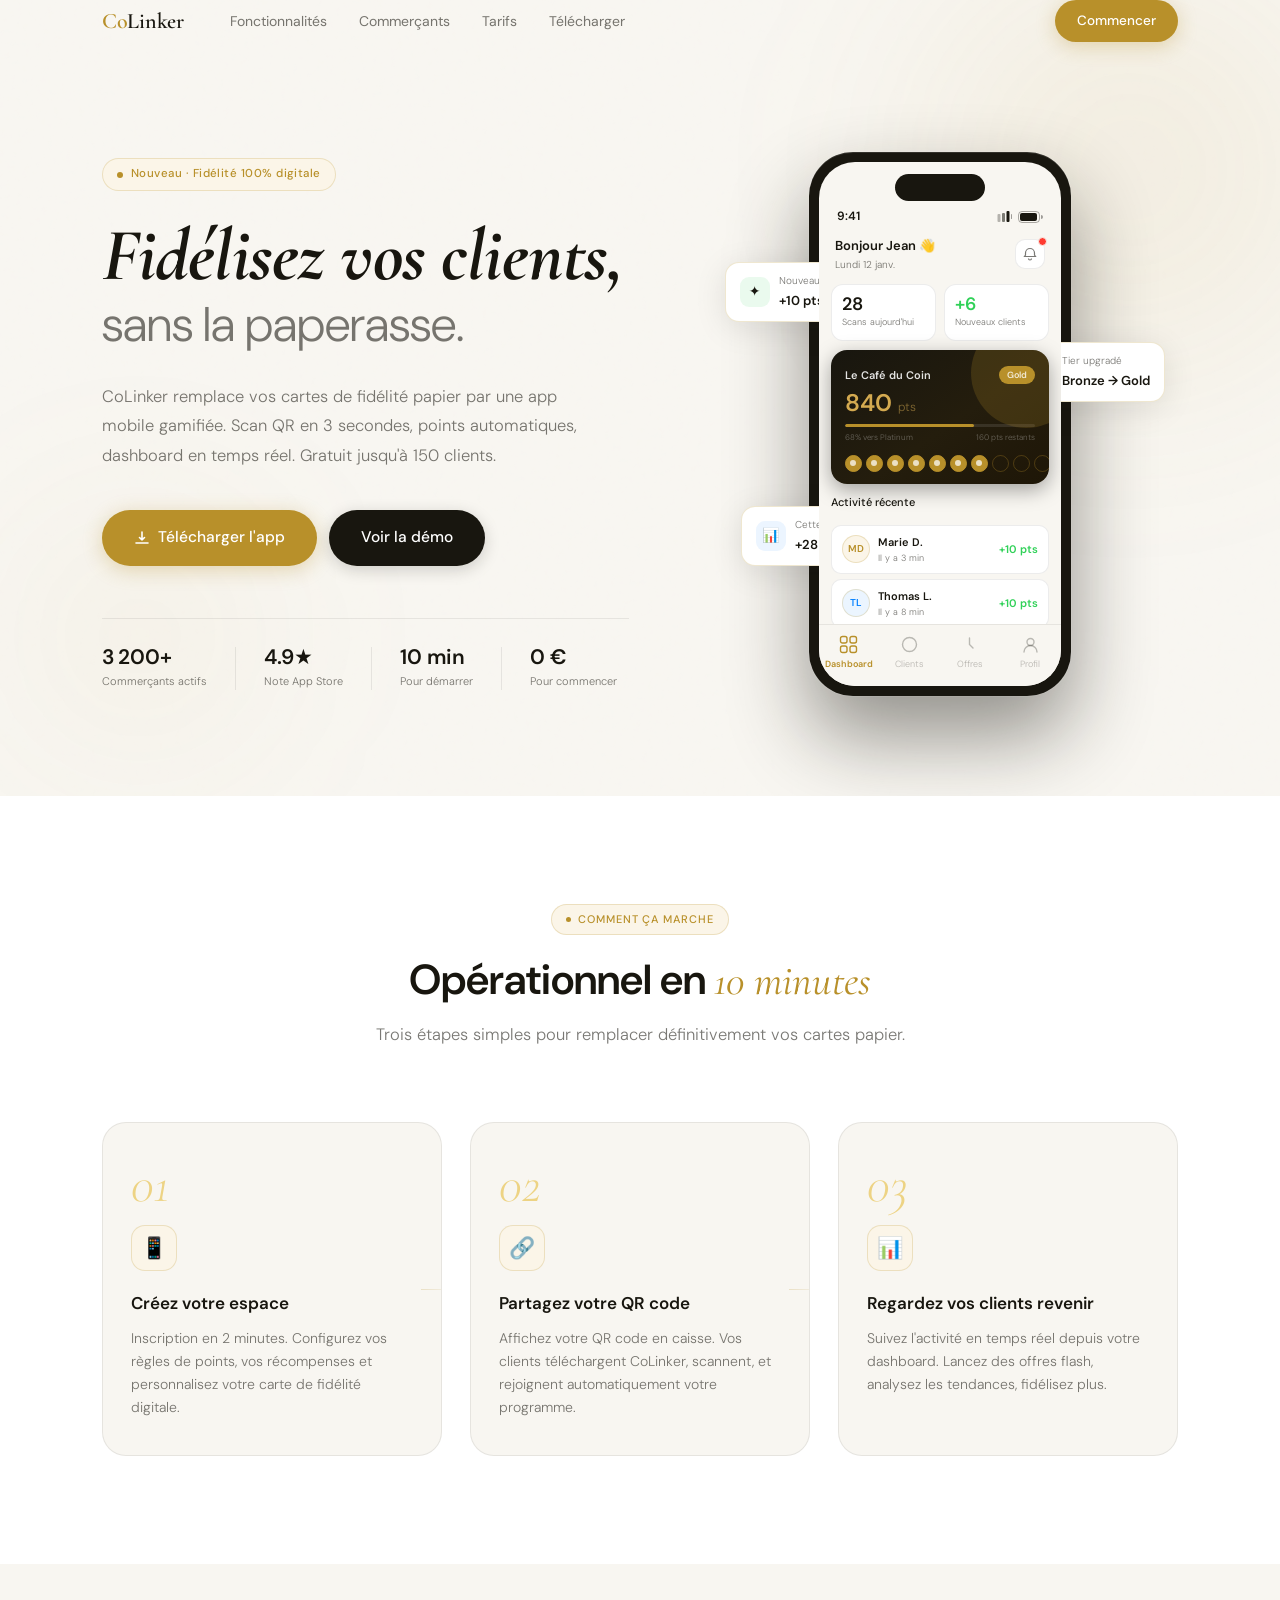
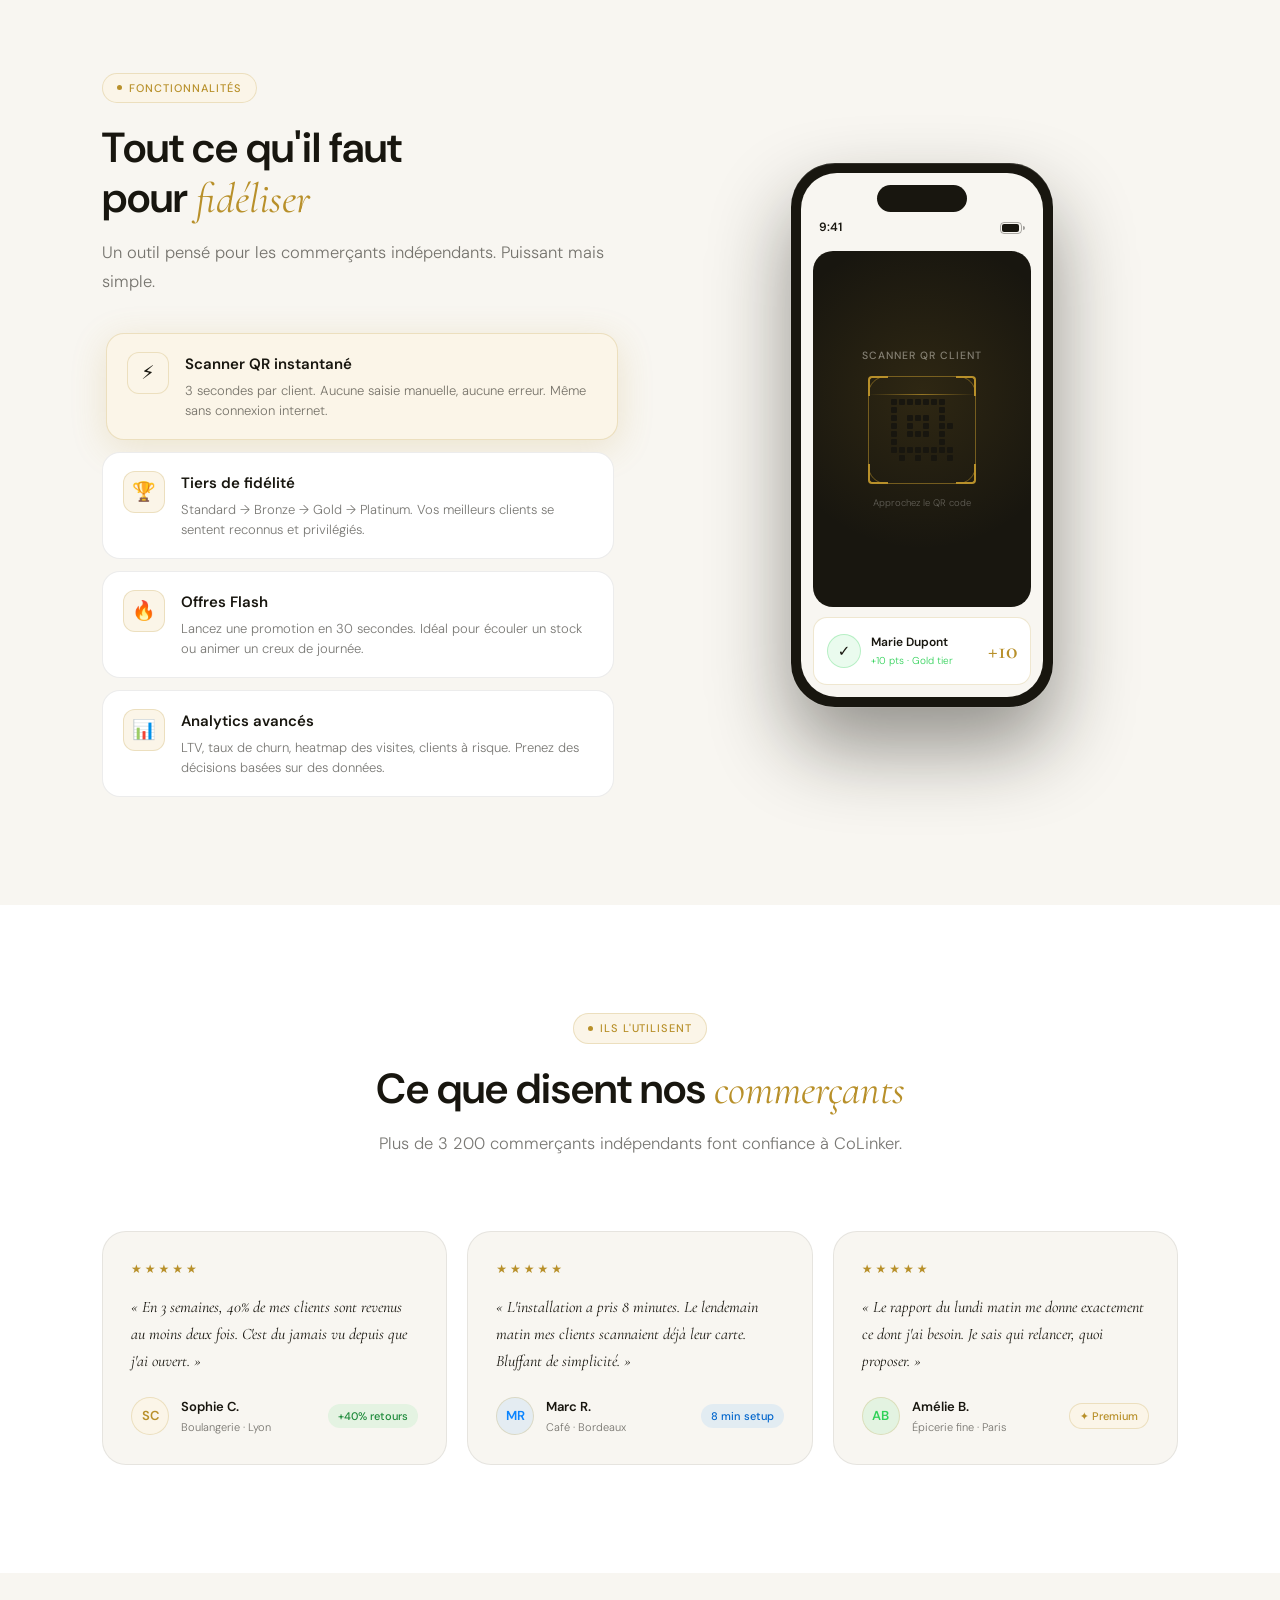
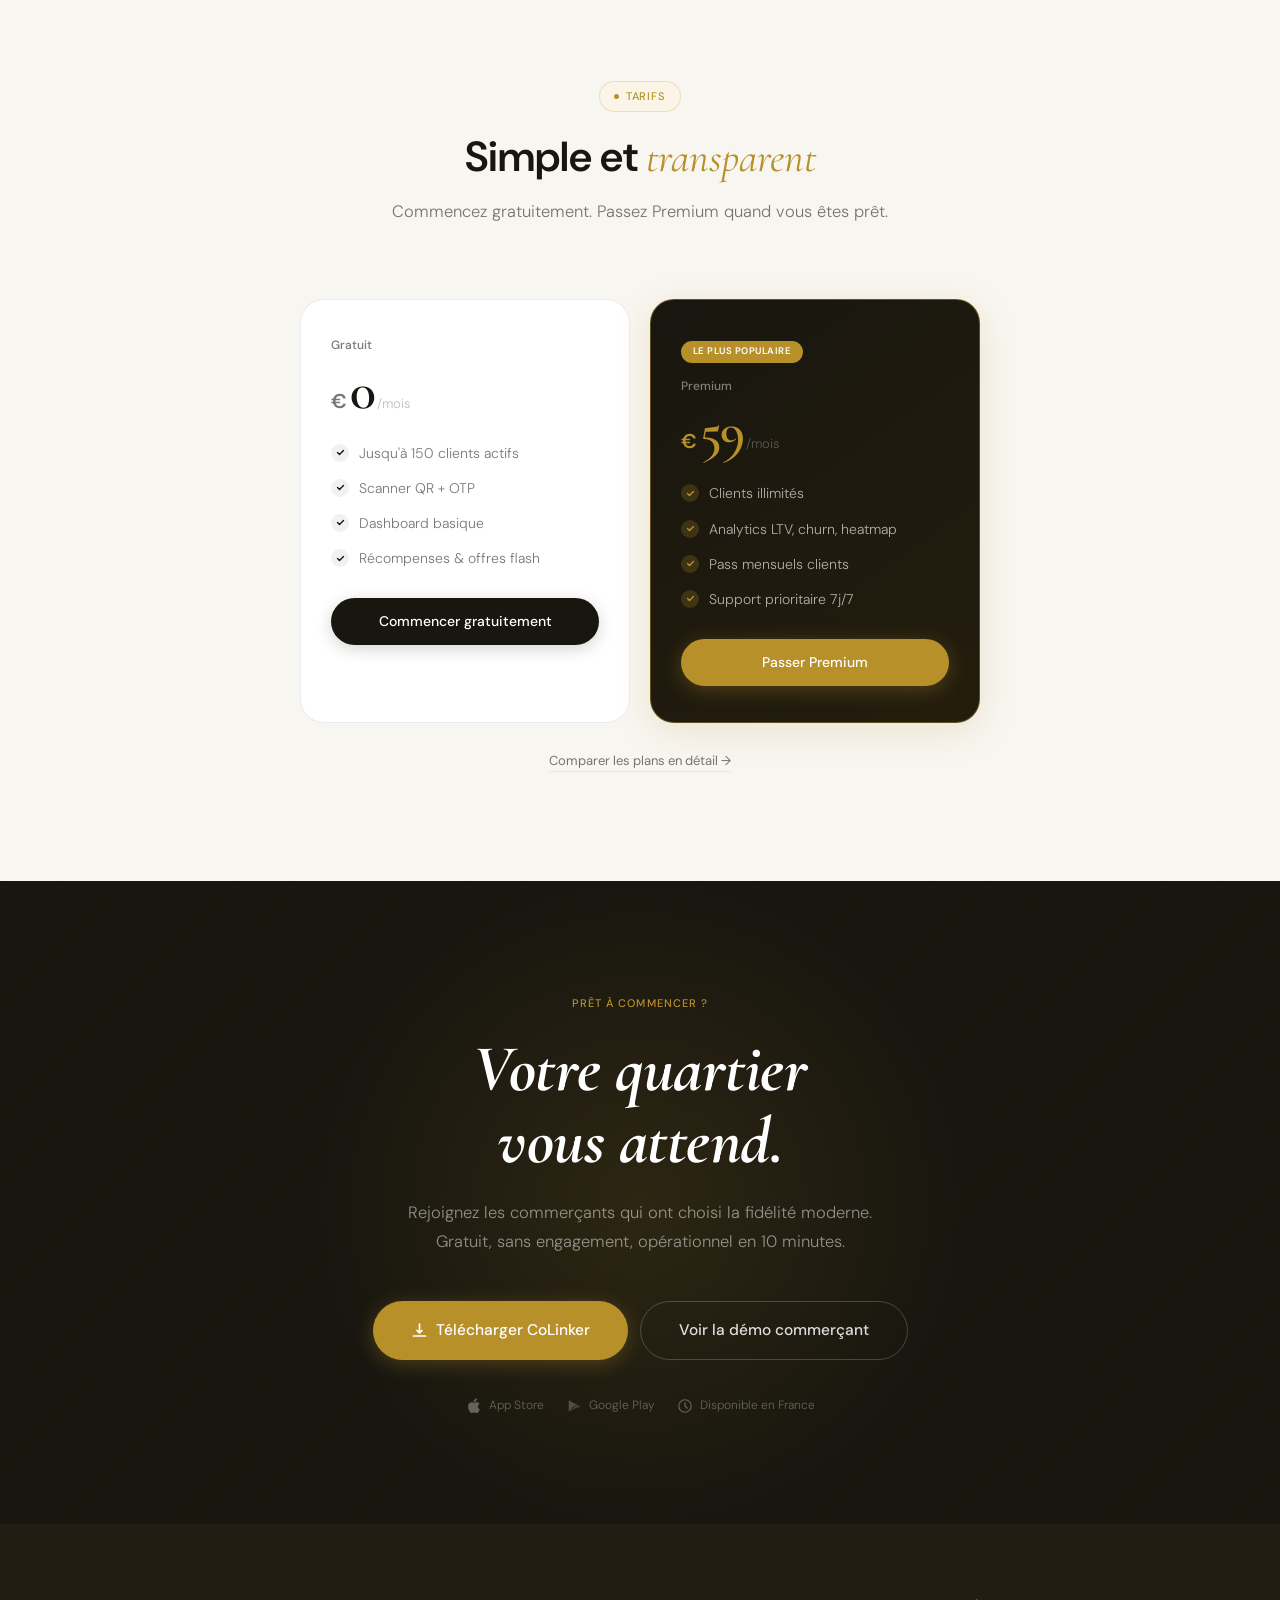
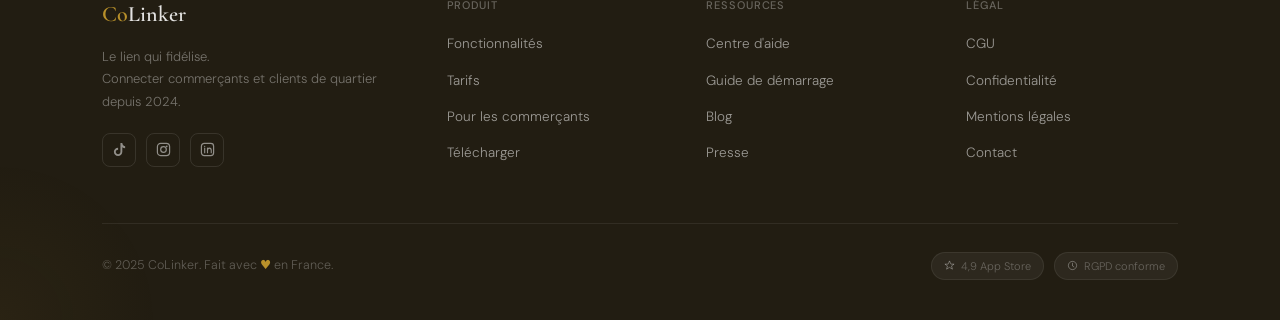
==== commit e4d51ef5: "Update index.html" ====
--- a/index.html
+++ b/index.html
@@ -5,329 +5,751 @@
   <meta name="viewport" content="width=device-width, initial-scale=1.0" />
   <title>CoLinker — Application de fidélité locale pour commerçants | Carte digitale gratuite</title>
   <meta name="description" content="CoLinker remplace les cartes papier par une super-app de fidélité digitale. Scanner QR, points automatiques, dashboard temps réel. Gratuit jusqu'à 150 clients." />
-  <link rel="canonical" href="https://www.colinker.fr/" />
-  <meta property="og:title"       content="CoLinker — Fidélité locale réinventée" />
-  <meta property="og:description" content="Super-app de fidélité qui connecte commerçants de quartier et clients. Scanner, points automatiques, offres flash. Gratuit pour démarrer." />
-  <meta property="og:url"         content="https://www.colinker.fr/" />
   <link rel="preconnect" href="https://fonts.googleapis.com" />
   <link rel="preconnect" href="https://fonts.gstatic.com" crossorigin />
-  <link href="https://fonts.googleapis.com/css2?family=Figtree:wght@300;600&family=Playfair+Display:ital@1&display=swap" rel="stylesheet" />
-  <link rel="stylesheet" href="assets/style.css" />
+  <link href="https://fonts.googleapis.com/css2?family=Cormorant+Garamond:ital,wght@0,400;0,600;1,400;1,600&family=DM+Sans:wght@300;400;500;600&display=swap" rel="stylesheet" />
   <style>
-    /* ── HERO ──────────────────────────────────────────────────── */
-    #hero {
-      padding: 148px 0 96px;
-      background: var(--bg-main);
-      overflow: hidden;
-      position: relative;
-    }
-    .hero-bg-glow {
-      position: absolute;
-      top: -100px; right: -200px;
-      width: 700px; height: 700px;
-      border-radius: 50%;
-      background: radial-gradient(circle, rgba(184,146,42,0.08) 0%, transparent 65%);
-      pointer-events: none;
-      animation: glow-pulse 6s ease-in-out infinite;
-    }
-    .hero-bg-glow2 {
-      position: absolute;
-      bottom: -50px; left: -100px;
-      width: 400px; height: 400px;
-      border-radius: 50%;
-      background: radial-gradient(circle, rgba(184,146,42,0.05) 0%, transparent 65%);
-      pointer-events: none;
-    }
-    .hero-grid {
-      display: grid;
-      grid-template-columns: 1.1fr 0.9fr;
-      align-items: center;
-      gap: 64px;
-      position: relative;
-      z-index: 1;
-    }
-    .hero-tag {
-      display: inline-flex;
-      align-items: center;
-      gap: 8px;
-      background: var(--gold-bg);
-      border: 0.5px solid var(--border-gold);
-      border-radius: var(--r-pill);
-      padding: 6px 14px;
-      margin-bottom: 24px;
-      font-size: 12px;
-      font-weight: 600;
-      color: var(--gold);
-      letter-spacing: 0.04em;
-    }
-    .hero-tag-dot {
-      width: 6px; height: 6px;
-      background: var(--gold);
-      border-radius: 50%;
-      animation: pulse-dot 2s ease-in-out infinite;
-    }
-    .hero-h1 {
-      font-family: 'Playfair Display', serif;
-      font-style: italic;
-      font-size: clamp(48px, 5.5vw, 74px);
-      line-height: 1.08;
-      color: var(--text-primary);
-      margin-bottom: 6px;
-    }
-    .hero-sub {
-      font-weight: 300;
-      font-size: clamp(34px, 4vw, 56px);
-      color: var(--text-secondary);
-      line-height: 1.1;
-      margin-bottom: 28px;
-    }
-    .hero-desc {
-      font-size: 17px;
-      font-weight: 300;
-      color: var(--text-secondary);
-      line-height: 1.75;
-      max-width: 480px;
-      margin-bottom: 38px;
-    }
-    .hero-ctas { display: flex; gap: 12px; flex-wrap: wrap; margin-bottom: 48px; }
-
-    /* ── Phone visual ──────────────────────────────────────────── */
-    .hero-visual { display: flex; justify-content: center; position: relative; }
-    .hero-phone-wrap {
-      position: relative;
-      filter: drop-shadow(0 32px 64px rgba(0,0,0,0.18));
-    }
-    .hero-float-badge {
-      position: absolute;
-      background: var(--surface);
-      border: 0.5px solid var(--border-gold);
-      border-radius: 14px;
-      padding: 10px 14px;
-      box-shadow: var(--shadow-card);
-      display: flex;
-      align-items: center;
-      gap: 9px;
-      white-space: nowrap;
-      animation: float-anim 4.5s ease-in-out infinite;
-    }
-    .badge-left {
-      left: -80px; top: 100px;
-      animation-delay: 0s;
-    }
-    .badge-right {
-      right: -90px; top: 180px;
-      animation-delay: 1.2s;
-    }
-    .badge-bottom {
-      left: -60px; bottom: 120px;
-      animation-delay: 0.7s;
-    }
-    .badge-icon {
-      width: 32px; height: 32px;
-      border-radius: 10px;
-      display: flex; align-items: center; justify-content: center;
-      font-size: 15px;
-      flex-shrink: 0;
-    }
-    .badge-icon-gold { background: var(--gold-bg); }
-    .badge-icon-green { background: rgba(48,209,88,0.1); }
-    .badge-icon-blue  { background: rgba(10,132,255,0.08); }
-    .badge-label { font-size: 10px; font-weight: 300; color: var(--text-secondary); }
-    .badge-value { font-size: 14px; font-weight: 600; color: var(--text-primary); }
-
-    /* App inner */
-    .app-header {
-      padding: 6px 16px 10px;
-      display: flex; justify-content: space-between; align-items: center; flex-shrink: 0;
-    }
-    .app-greeting { font-size: 13px; font-weight: 600; color: var(--text-primary); }
-    .app-date { font-size: 10px; font-weight: 300; color: var(--text-secondary); margin-top: 1px; }
-    .app-notif {
-      width: 30px; height: 30px; border-radius: 10px;
-      background: var(--surface); border: 0.5px solid var(--border);
-      display: flex; align-items: center; justify-content: center; position: relative;
-    }
-    .notif-badge {
-      position: absolute; top: -3px; right: -3px;
-      width: 10px; height: 10px; border-radius: 50%;
-      background: var(--red); border: 1.5px solid var(--bg-main);
-    }
-    .app-scroll { flex: 1; overflow: hidden; padding: 0 12px 8px; display: flex; flex-direction: column; gap: 10px; }
-    .kpi-row { display: flex; gap: 8px; }
-    .kpi-chip {
-      flex: 1; background: var(--surface); border: 0.5px solid var(--border);
-      border-radius: 12px; padding: 10px;
-    }
-    .kpi-val { font-size: 18px; font-weight: 600; color: var(--text-primary); line-height: 1; }
-    .kpi-lbl { font-size: 9px; font-weight: 300; color: var(--text-secondary); margin-top: 2px; }
-    .section-h { font-size: 11px; font-weight: 600; color: var(--text-primary); margin-bottom: 6px; }
-    .scan-list { display: flex; flex-direction: column; gap: 6px; }
-    .scan-row {
-      display: flex; align-items: center; gap: 8px;
-      background: var(--surface); border-radius: 10px;
-      padding: 8px 10px; border: 0.5px solid var(--border);
-    }
-    .scan-av {
-      width: 28px; height: 28px; border-radius: 50%;
-      background: var(--gold-bg); border: 0.5px solid var(--border-gold);
-      display: flex; align-items: center; justify-content: center;
-      font-size: 10px; font-weight: 600; color: var(--gold); flex-shrink: 0;
-    }
-    .scan-name { font-size: 11px; font-weight: 600; color: var(--text-primary); }
-    .scan-meta { font-size: 9px; font-weight: 300; color: var(--text-secondary); }
-    .scan-pts { margin-left: auto; font-size: 11px; font-weight: 600; color: var(--green); }
-
-    /* Stats bar */
-    .stat-sep { width: 1px; background: var(--border); align-self: stretch; }
-
-    /* ── HOW IT WORKS ────────────────────────────────────────── */
-    #how { background: var(--surface); }
-    .steps-grid { display: grid; grid-template-columns: repeat(3, 1fr); gap: 32px; }
-    .step-card {
-      padding: 36px 28px;
-      border-radius: var(--r-xl);
-      background: var(--bg-main);
-      border: 0.5px solid var(--border);
-      position: relative;
-      overflow: hidden;
-      transition: transform .3s cubic-bezier(0.22,1,0.36,1), box-shadow .3s;
-    }
-    .step-card:hover { transform: translateY(-6px); box-shadow: var(--shadow-card); }
-    .step-num {
-      font-family: 'Playfair Display', serif;
-      font-style: italic;
-      font-size: 48px;
-      color: var(--gold-xlight);
-      line-height: 1;
-      margin-bottom: 12px;
-    }
-    .step-icon {
-      width: 48px; height: 48px; border-radius: 16px;
-      background: var(--gold-bg); border: 0.5px solid var(--border-gold);
-      display: flex; align-items: center; justify-content: center;
-      margin-bottom: 18px;
-      font-size: 22px;
-    }
-    .step-title { font-size: 18px; font-weight: 600; color: var(--text-primary); margin-bottom: 10px; }
-    .step-desc { font-size: 14px; font-weight: 300; color: var(--text-secondary); line-height: 1.65; }
-    .step-connector {
-      position: absolute;
-      top: 50%; right: -20px;
-      width: 40px; height: 2px;
-      background: linear-gradient(90deg, var(--border-gold), transparent);
-      z-index: 10;
-    }
-
-    /* ── FEATURES ────────────────────────────────────────────── */
-    #features { background: var(--bg-main); }
-    .features-grid { display: grid; grid-template-columns: 1fr 1fr; gap: 48px; align-items: center; }
-    .feature-list { display: flex; flex-direction: column; gap: 20px; }
-    .feature-item {
-      display: flex; align-items: flex-start; gap: 16px;
-      padding: 20px; border-radius: var(--r-xl);
-      background: var(--surface);
-      border: 0.5px solid var(--border);
-      cursor: pointer;
-      transition: all .3s cubic-bezier(0.22,1,0.36,1);
-    }
-    .feature-item:hover, .feature-item.active {
-      border-color: var(--border-gold);
-      box-shadow: var(--shadow-gold);
-      transform: translateX(4px);
-    }
-    .feature-item.active { background: var(--gold-bg); }
-    .fi-icon {
-      width: 44px; height: 44px; border-radius: 14px;
-      display: flex; align-items: center; justify-content: center;
-      font-size: 20px; flex-shrink: 0;
-      background: var(--gold-bg); border: 0.5px solid var(--border-gold);
-    }
-    .fi-title { font-size: 15px; font-weight: 600; color: var(--text-primary); margin-bottom: 4px; }
-    .fi-desc  { font-size: 13px; font-weight: 300; color: var(--text-secondary); line-height: 1.55; }
-    .features-phone { display: flex; justify-content: center; }
-
-    /* ── TESTIMONIALS ────────────────────────────────────────── */
-    #testimonials { background: var(--surface); }
-    .testi-grid { display: grid; grid-template-columns: repeat(3, 1fr); gap: 20px; }
-    .testi-card {
-      background: var(--bg-main); border: 0.5px solid var(--border);
-      border-radius: var(--r-xl); padding: 28px;
-      transition: transform .3s cubic-bezier(0.22,1,0.36,1), box-shadow .3s;
-    }
-    .testi-card:hover { transform: translateY(-4px); box-shadow: var(--shadow-card); border-color: var(--border-gold); }
-    .testi-stars { color: var(--gold); font-size: 13px; letter-spacing: 2px; margin-bottom: 14px; }
-    .testi-text { font-size: 15px; font-weight: 300; color: var(--text-primary); line-height: 1.7; margin-bottom: 20px; font-style: italic; }
-    .testi-author { display: flex; align-items: center; gap: 12px; }
-    .testi-av {
-      width: 38px; height: 38px; border-radius: 50%;
-      background: var(--gold-bg); border: 0.5px solid var(--border-gold);
-      display: flex; align-items: center; justify-content: center;
-      font-size: 14px; font-weight: 600; color: var(--gold);
-    }
-    .testi-name { font-size: 13px; font-weight: 600; color: var(--text-primary); }
-    .testi-role { font-size: 11px; font-weight: 300; color: var(--text-secondary); }
-
-    /* ── PRICING TEASER ──────────────────────────────────────── */
-    #pricing-teaser { background: var(--bg-main); }
-
-    /* ── CTA FINAL ───────────────────────────────────────────── */
-    #cta-final {
-      background: var(--dark-bar);
-      padding: 100px 0;
-      text-align: center;
-      position: relative;
-      overflow: hidden;
-    }
-    .cta-glow {
-      position: absolute;
-      top: 50%; left: 50%;
-      transform: translate(-50%, -50%);
-      width: 600px; height: 600px;
-      border-radius: 50%;
-      background: radial-gradient(circle, rgba(184,146,42,0.15) 0%, transparent 65%);
-      pointer-events: none;
-    }
-    .cta-content { position: relative; z-index: 1; }
-    .cf-label {
-      display: inline-block;
-      font-size: 11px; font-weight: 600; letter-spacing: 0.1em; text-transform: uppercase;
-      color: var(--gold); margin-bottom: 20px;
-    }
-    .cf-title {
-      font-family: 'Playfair Display', serif;
-      font-style: italic;
-      font-size: clamp(36px, 5vw, 60px);
-      color: #fff;
-      line-height: 1.1;
-      margin-bottom: 20px;
-    }
-    .cf-sub {
-      font-size: 17px; font-weight: 300; color: rgba(255,255,255,.55);
-      max-width: 520px; margin: 0 auto 40px; line-height: 1.7;
-    }
-    .cf-btns { display: flex; gap: 12px; justify-content: center; flex-wrap: wrap; margin-bottom: 36px; }
-    .cf-stores { display: flex; gap: 20px; justify-content: center; flex-wrap: wrap; }
-    .cs-item {
-      display: flex; align-items: center; gap: 7px;
-      font-size: 12px; font-weight: 300; color: rgba(255,255,255,.35);
-    }
-
-    /* Responsive */
-    @media (max-width: 1000px) {
-      .badge-left, .badge-right, .badge-bottom { display: none; }
-    }
-    @media (max-width: 860px) {
-      .hero-grid { grid-template-columns: 1fr; gap: 48px; }
-      .hero-visual { order: -1; }
-      .steps-grid { grid-template-columns: 1fr; }
-      .step-connector { display: none; }
-      .features-grid { grid-template-columns: 1fr; }
-      .testi-grid { grid-template-columns: 1fr; }
-    }
-    @media (max-width: 480px) {
-      #hero { padding: 116px 0 72px; }
-      .hero-h1 { font-size: 40px; }
-    }
+/* ================================================================
+   DESIGN TOKENS
+================================================================ */
+:root {
+  --bg:           #F8F6F1;
+  --bg-warm:      #F2EDE4;
+  --surface:      #FFFFFF;
+  --gold:         #B8902A;
+  --gold-light:   #D4AA50;
+  --gold-xlight:  #EDD384;
+  --gold-bg:      #FBF5E8;
+  --gold-pale:    #F4E8CC;
+  --dark:         #18160F;
+  --dark-warm:    #221D12;
+  --text:         #18160F;
+  --text-2:       rgba(24,22,15,0.58);
+  --text-3:       rgba(24,22,15,0.28);
+  --blue:         #0A84FF;
+  --green:        #30D158;
+  --red:          #FF3B30;
+  --border:       rgba(24,22,15,0.08);
+  --border-gold:  rgba(184,144,42,0.22);
+  --border-gold-s:rgba(184,144,42,0.5);
+  --shadow-xs:    0 1px 3px rgba(24,22,15,0.05);
+  --shadow-soft:  0 2px 16px rgba(24,22,15,0.07);
+  --shadow-card:  0 6px 32px rgba(24,22,15,0.10);
+  --shadow-gold:  0 8px 36px rgba(184,144,42,0.18);
+  --r-sm:         8px;
+  --r-md:         12px;
+  --r-lg:         18px;
+  --r-xl:         24px;
+  --r-pill:       100px;
+  --nav-h:        68px;
+  --font-serif: 'Cormorant Garamond', Georgia, serif;
+  --font-sans:  'DM Sans', system-ui, sans-serif;
+}
+
+/* ================================================================
+   RESET
+================================================================ */
+*, *::before, *::after { box-sizing: border-box; margin: 0; padding: 0; }
+html { scroll-behavior: smooth; font-size: 16px; }
+body {
+  font-family: var(--font-sans);
+  font-weight: 300;
+  background: var(--bg);
+  color: var(--text);
+  line-height: 1.65;
+  -webkit-font-smoothing: antialiased;
+  overflow-x: hidden;
+}
+img, svg { display: block; max-width: 100%; }
+a { text-decoration: none; color: inherit; }
+ul, ol { list-style: none; }
+button { cursor: pointer; border: none; background: none; font-family: inherit; }
+
+/* ================================================================
+   KEYFRAMES
+================================================================ */
+@keyframes float-anim {
+  0%,100% { transform: translateY(0); }
+  50%      { transform: translateY(-10px); }
+}
+@keyframes pulse-dot {
+  0%,100% { opacity:1; transform:scale(1); }
+  50%      { opacity:.35; transform:scale(.65); }
+}
+@keyframes glow-drift {
+  0%,100% { transform: translate(0,0) scale(1); opacity:.8; }
+  33%      { transform: translate(30px,-20px) scale(1.05); opacity:1; }
+  66%      { transform: translate(-20px,15px) scale(.96); opacity:.7; }
+}
+@keyframes scan-line {
+  0%   { top: 12%; }
+  100% { top: 88%; }
+}
+@keyframes shimmer-bar {
+  0%   { background-position: -400px 0; }
+  100% { background-position: 400px 0; }
+}
+@keyframes fade-up-in {
+  from { opacity:0; transform:translateY(28px); }
+  to   { opacity:1; transform:translateY(0); }
+}
+@keyframes count-up {
+  from { opacity:0; transform:translateY(8px); }
+  to   { opacity:1; transform:translateY(0); }
+}
+
+/* ================================================================
+   SCROLL ANIMATIONS
+================================================================ */
+.fade-up {
+  opacity:0; transform:translateY(32px);
+  transition: opacity .7s cubic-bezier(0.22,1,0.36,1), transform .7s cubic-bezier(0.22,1,0.36,1);
+}
+.fade-up.visible { opacity:1; transform:translateY(0); }
+.fade-left {
+  opacity:0; transform:translateX(-32px);
+  transition: opacity .7s cubic-bezier(0.22,1,0.36,1), transform .7s cubic-bezier(0.22,1,0.36,1);
+}
+.fade-left.visible { opacity:1; transform:translateX(0); }
+.fade-right {
+  opacity:0; transform:translateX(32px);
+  transition: opacity .7s cubic-bezier(0.22,1,0.36,1), transform .7s cubic-bezier(0.22,1,0.36,1);
+}
+.fade-right.visible { opacity:1; transform:translateX(0); }
+.scale-in {
+  opacity:0; transform:scale(0.92);
+  transition: opacity .65s cubic-bezier(0.22,1,0.36,1), transform .65s cubic-bezier(0.22,1,0.36,1);
+}
+.scale-in.visible { opacity:1; transform:scale(1); }
+.d1 { transition-delay:.08s; }
+.d2 { transition-delay:.16s; }
+.d3 { transition-delay:.24s; }
+.d4 { transition-delay:.32s; }
+.d5 { transition-delay:.40s; }
+.d6 { transition-delay:.48s; }
+
+/* ================================================================
+   LAYOUT
+================================================================ */
+.container { max-width:1140px; margin:0 auto; padding:0 32px; }
+section { padding:108px 0; }
+
+/* ================================================================
+   TYPOGRAPHY
+================================================================ */
+.section-label {
+  display:inline-flex; align-items:center; gap:7px;
+  font-size:11px; font-weight:500; letter-spacing:.09em; text-transform:uppercase;
+  color:var(--gold);
+  background:var(--gold-bg); border:1px solid var(--border-gold);
+  border-radius:var(--r-pill); padding:5px 14px;
+  margin-bottom:20px;
+}
+.section-label-dot {
+  width:5px; height:5px; border-radius:50%; background:var(--gold);
+  animation: pulse-dot 2.4s ease-in-out infinite;
+}
+.section-title {
+  font-weight:600; font-size:clamp(28px,3.6vw,42px); line-height:1.18;
+  color:var(--text); margin-bottom:16px;
+}
+.section-title em {
+  font-family:var(--font-serif); font-style:italic; font-weight:400; color:var(--gold);
+}
+.section-subtitle {
+  font-size:16.5px; font-weight:300; color:var(--text-2); line-height:1.75; max-width:540px;
+}
+.section-header { text-align:center; margin-bottom:72px; }
+.section-header .section-subtitle { margin:0 auto; }
+
+/* ================================================================
+   BUTTONS
+================================================================ */
+.btn {
+  display:inline-flex; align-items:center; justify-content:center; gap:8px;
+  font-family:var(--font-sans); font-size:14px; font-weight:500;
+  border-radius:var(--r-pill); padding:12px 24px;
+  transition: transform .25s cubic-bezier(0.22,1,0.36,1), box-shadow .25s ease, background .2s;
+  cursor:pointer; white-space:nowrap;
+}
+.btn:hover { transform:translateY(-2px); }
+.btn-gold {
+  background:var(--gold); color:#fff;
+  box-shadow: 0 4px 20px rgba(184,144,42,.32);
+}
+.btn-gold:hover { background:var(--gold-light); box-shadow: 0 8px 30px rgba(184,144,42,.42); }
+.btn-dark {
+  background:var(--dark); color:#fff;
+  box-shadow: 0 4px 16px rgba(24,22,15,.18);
+}
+.btn-dark:hover { box-shadow: 0 8px 28px rgba(24,22,15,.28); }
+.btn-outline {
+  background:transparent; color:var(--text);
+  border:1.5px solid var(--border);
+}
+.btn-outline:hover { border-color:var(--border-gold); color:var(--gold); }
+.btn-white-outline {
+  background:transparent; color:rgba(255,255,255,.85);
+  border:1.5px solid rgba(255,255,255,.2);
+}
+.btn-white-outline:hover { border-color:rgba(255,255,255,.5); color:#fff; }
+
+/* ================================================================
+   NAV
+================================================================ */
+#nav {
+  position:fixed; top:0; left:0; right:0; z-index:900;
+  height:var(--nav-h);
+  background:rgba(248,246,241,0.0);
+  border-bottom:1px solid transparent;
+  transition: background .4s ease, border-color .4s ease, backdrop-filter .4s;
+}
+#nav.scrolled {
+  background:rgba(248,246,241,0.88);
+  border-color:var(--border);
+  backdrop-filter:saturate(180%) blur(20px);
+  -webkit-backdrop-filter:saturate(180%) blur(20px);
+}
+.nav-inner {
+  height:100%; display:flex; align-items:center; gap:32px;
+}
+.nav-logo {
+  font-family:var(--font-serif); font-size:22px; font-weight:600; letter-spacing:-.3px;
+  flex-shrink:0;
+}
+.nav-logo .co { color:var(--gold); }
+.nav-logo .linker { color:var(--text); }
+.nav-links {
+  display:flex; align-items:center; gap:4px; flex:1;
+}
+.nav-links a {
+  font-size:14px; font-weight:400; color:var(--text-2);
+  padding:6px 14px; border-radius:var(--r-pill);
+  transition:color .2s, background .2s;
+}
+.nav-links a:hover, .nav-links a.active { color:var(--text); background:rgba(24,22,15,.05); }
+.nav-right { margin-left:auto; display:flex; align-items:center; gap:10px; }
+
+/* Burger */
+.burger {
+  display:none; flex-direction:column; justify-content:center; gap:5.5px;
+  width:40px; height:40px; border-radius:var(--r-sm);
+  background:transparent; border:1.5px solid var(--border);
+  padding:0 10px; flex-shrink:0;
+}
+.burger-line { height:1.5px; background:var(--text); border-radius:2px; transition:.25s; }
+.burger.open .burger-line:nth-child(1) { transform:translateY(7px) rotate(45deg); }
+.burger.open .burger-line:nth-child(2) { opacity:0; transform:scaleX(0); }
+.burger.open .burger-line:nth-child(3) { transform:translateY(-7px) rotate(-45deg); }
+
+/* Mobile menu */
+.mobile-menu {
+  position:fixed; top:var(--nav-h); left:0; right:0; z-index:899;
+  background:rgba(248,246,241,0.96); backdrop-filter:blur(20px);
+  padding:20px 20px 28px;
+  display:flex; flex-direction:column; gap:4px;
+  border-bottom:1px solid var(--border);
+  transform:translateY(-110%); opacity:0;
+  transition:transform .35s cubic-bezier(0.22,1,0.36,1), opacity .3s;
+  pointer-events:none;
+}
+.mobile-menu.open { transform:translateY(0); opacity:1; pointer-events:auto; }
+.mobile-menu a { font-size:16px; font-weight:400; color:var(--text); padding:12px 16px; border-radius:var(--r-md); }
+.mobile-menu a:hover { background:rgba(24,22,15,.05); }
+.mobile-menu .btn { margin-top:8px; }
+
+/* ================================================================
+   CHIPS
+================================================================ */
+.chip {
+  display:inline-flex; align-items:center; gap:5px;
+  font-size:11px; font-weight:500; padding:3px 10px; border-radius:var(--r-pill);
+}
+.chip-green { background:rgba(48,209,88,.1); color:#1d8a3a; }
+.chip-gold  { background:var(--gold-bg); color:var(--gold); border:1px solid var(--border-gold); }
+.chip-blue  { background:rgba(10,132,255,.09); color:#0065cc; }
+
+/* ================================================================
+   PHONE DEVICE (shared)
+================================================================ */
+.phone-device {
+  width:262px; flex-shrink:0;
+  background:var(--dark);
+  border-radius:44px;
+  padding:10px;
+  box-shadow:
+    0 0 0 1px rgba(255,255,255,.08),
+    0 40px 80px rgba(24,22,15,.45),
+    inset 0 1px 0 rgba(255,255,255,.12);
+}
+.phone-screen {
+  background:var(--bg); border-radius:36px;
+  overflow:hidden; height:524px;
+  display:flex; flex-direction:column;
+  position:relative;
+}
+.dynamic-island {
+  width:90px; height:27px;
+  background:var(--dark); border-radius:20px;
+  margin:12px auto 0; flex-shrink:0;
+}
+.status-bar {
+  display:flex; justify-content:space-between; align-items:center;
+  padding:6px 18px 2px; flex-shrink:0;
+}
+.status-time { font-size:12px; font-weight:600; color:var(--text); }
+.status-icons { display:flex; align-items:center; gap:6px; }
+.phone-content { flex:1; overflow:hidden; display:flex; flex-direction:column; }
+
+/* App internals */
+.app-header {
+  padding:6px 16px 10px;
+  display:flex; justify-content:space-between; align-items:center; flex-shrink:0;
+}
+.app-greeting { font-size:13px; font-weight:600; color:var(--text); }
+.app-date { font-size:10px; font-weight:300; color:var(--text-2); margin-top:1px; }
+.app-notif {
+  width:30px; height:30px; border-radius:10px;
+  background:var(--surface); border:1px solid var(--border);
+  display:flex; align-items:center; justify-content:center; position:relative;
+}
+.notif-badge {
+  position:absolute; top:-3px; right:-3px;
+  width:9px; height:9px; border-radius:50%;
+  background:var(--red); border:1.5px solid var(--bg);
+}
+.app-scroll { flex:1; overflow:hidden; padding:0 12px 8px; display:flex; flex-direction:column; gap:9px; }
+.kpi-row { display:flex; gap:8px; }
+.kpi-chip {
+  flex:1; background:var(--surface); border:1px solid var(--border);
+  border-radius:12px; padding:10px;
+}
+.kpi-val { font-size:18px; font-weight:600; color:var(--text); line-height:1; }
+.kpi-lbl { font-size:9px; font-weight:300; color:var(--text-2); margin-top:2px; }
+.section-h { font-size:11px; font-weight:500; color:var(--text); margin-bottom:5px; }
+
+/* Scan rows */
+.scan-list { display:flex; flex-direction:column; gap:5px; }
+.scan-row {
+  display:flex; align-items:center; gap:8px;
+  background:var(--surface); border-radius:10px;
+  padding:7px 10px; border:1px solid var(--border);
+}
+.scan-av {
+  width:28px; height:28px; border-radius:50%;
+  background:var(--gold-bg); border:1px solid var(--border-gold);
+  display:flex; align-items:center; justify-content:center;
+  font-size:10px; font-weight:600; color:var(--gold); flex-shrink:0;
+}
+.scan-name { font-size:11px; font-weight:600; color:var(--text); }
+.scan-meta { font-size:9px; font-weight:300; color:var(--text-2); }
+.scan-pts { margin-left:auto; font-size:11px; font-weight:600; color:var(--green); }
+
+/* Loyalty card */
+.loyalty-card {
+  background:linear-gradient(145deg, #18160F 0%, #241D0D 55%, #1E1607 100%);
+  border-radius:16px; padding:16px 14px 12px;
+  position:relative; overflow:hidden;
+  box-shadow:0 6px 20px rgba(0,0,0,.35); flex-shrink:0;
+}
+.loyalty-card::before {
+  content:''; position:absolute; top:-32px; right:-32px;
+  width:110px; height:110px; border-radius:50%;
+  background:rgba(184,144,42,.2);
+}
+.lc-row { display:flex; justify-content:space-between; align-items:flex-start; }
+.lc-brand { font-size:11px; font-weight:600; color:rgba(255,255,255,.88); }
+.lc-tier {
+  font-size:9px; font-weight:600;
+  background:var(--gold); color:#fff;
+  padding:2px 8px; border-radius:100px;
+}
+.lc-pts-num { font-size:24px; font-weight:600; color:var(--gold-light); line-height:1; margin:7px 0 2px; }
+.lc-progress {
+  margin-top:9px; height:3px;
+  background:rgba(255,255,255,.1); border-radius:100px; overflow:hidden;
+}
+.lc-progress-bar { height:100%; background:var(--gold); border-radius:100px; }
+.lc-progress-row { display:flex; justify-content:space-between; margin-top:4px; }
+.lc-progress-label { font-size:8px; font-weight:300; color:rgba(255,255,255,.32); }
+.lc-stamps { display:flex; gap:4px; margin-top:10px; }
+.lc-stamp {
+  width:17px; height:17px; border-radius:50%;
+  border:1.5px solid rgba(184,144,42,.3);
+  display:flex; align-items:center; justify-content:center; flex-shrink:0;
+}
+.lc-stamp.on { background:var(--gold); border-color:var(--gold); }
+.lc-stamp.on::after { content:''; width:6px; height:6px; border-radius:50%; background:rgba(255,255,255,.72); }
+
+/* Tab bar */
+.tab-bar {
+  display:flex; background:rgba(248,246,241,0.97);
+  border-top:1px solid var(--border); padding:5px 0 10px; flex-shrink:0;
+}
+.tab-item { flex:1; display:flex; flex-direction:column; align-items:center; gap:3px; padding:4px 0; }
+.tab-icon { width:20px; height:20px; display:flex; align-items:center; justify-content:center; }
+.tab-label { font-size:9px; font-weight:300; color:var(--text-3); }
+.tab-item.active .tab-label { color:var(--gold); font-weight:600; }
+
+/* QR Grid */
+.qr-grid { display:grid; grid-template-columns:repeat(8,1fr); gap:2px; width:64px; }
+.qr-cell { aspect-ratio:1; background:var(--text); border-radius:1px; }
+.qr-empty { background:transparent; }
+
+/* Stats bar */
+.stats-bar {
+  display:flex; gap:28px; padding-top:28px;
+  border-top:1px solid var(--border); flex-wrap:wrap;
+}
+.stat-item {}
+.stat-num { font-weight:600; font-size:21px; color:var(--text); line-height:1; margin-bottom:4px; }
+.stat-lbl { font-size:11px; font-weight:300; color:var(--text-2); }
+.stat-sep { width:1px; background:var(--border); align-self:stretch; }
+
+/* Cards */
+.card {
+  background:var(--surface); border:1px solid var(--border-gold);
+  border-radius:var(--r-xl); box-shadow:var(--shadow-soft);
+  transition:transform .3s cubic-bezier(0.22,1,0.36,1), box-shadow .3s, border-color .3s;
+}
+.card:hover { transform:translateY(-4px); box-shadow:var(--shadow-card); border-color:rgba(184,144,42,.36); }
+
+/* Pricing */
+.pt-grid { display:grid; grid-template-columns:1fr 1fr; gap:20px; max-width:680px; margin:0 auto; }
+.pt-card {
+  background:var(--surface); border:1px solid var(--border);
+  border-radius:var(--r-xl); padding:36px 30px;
+  position:relative;
+  transition:transform .3s cubic-bezier(0.22,1,0.36,1), box-shadow .3s;
+}
+.pt-card:hover { transform:translateY(-4px); box-shadow:var(--shadow-card); }
+.pt-premium {
+  background:linear-gradient(145deg, #18160F 0%, #241D0D 100%);
+  border-color:rgba(184,144,42,.45); box-shadow:var(--shadow-gold);
+}
+.pt-premium:hover { box-shadow:0 16px 56px rgba(184,144,42,.3); }
+.pt-badge {
+  display:inline-block; font-size:9.5px; font-weight:600; letter-spacing:.05em;
+  background:var(--gold); color:#fff; border-radius:100px;
+  padding:3px 12px; margin-bottom:14px; text-transform:uppercase;
+}
+.pt-plan { font-size:12px; font-weight:500; color:var(--text-2); margin-bottom:8px; }
+.pt-premium .pt-plan { color:rgba(255,255,255,.45); }
+.pt-price { display:flex; align-items:baseline; gap:3px; margin-bottom:24px; }
+.pt-cur { font-size:20px; font-weight:600; color:var(--text-2); }
+.pt-amt { font-family:var(--font-serif); font-size:54px; font-weight:600; color:var(--text); line-height:1; letter-spacing:-2px; }
+.pt-per { font-size:13px; font-weight:300; color:var(--text-3); }
+.pt-premium .pt-cur, .pt-premium .pt-amt { color:var(--gold-light); }
+.pt-premium .pt-per { color:rgba(255,255,255,.28); }
+.pt-features { display:flex; flex-direction:column; gap:12px; margin-bottom:28px; }
+.pt-f { display:flex; align-items:flex-start; gap:10px; font-size:14px; font-weight:300; color:var(--text-2); }
+.pt-premium .pt-f { color:rgba(255,255,255,.65); }
+.pt-check {
+  width:18px; height:18px; border-radius:50%;
+  display:flex; align-items:center; justify-content:center; flex-shrink:0; margin-top:2px;
+}
+.check-std  { background:rgba(24,22,15,.06); }
+.check-prem { background:rgba(184,144,42,.22); }
+
+/* Footer */
+#footer {
+  background:var(--dark-warm); padding:72px 0 40px;
+}
+.footer-grid {
+  display:grid; grid-template-columns:1.4fr 1fr 1fr 1fr;
+  gap:48px; margin-bottom:56px;
+}
+.footer-logo {
+  font-family:var(--font-serif); font-size:22px; font-weight:600; margin-bottom:14px;
+}
+.footer-logo .co { color:var(--gold); }
+.footer-logo .linker { color:rgba(255,255,255,.88); }
+.footer-tagline { font-size:13px; font-weight:300; color:rgba(255,255,255,.38); line-height:1.7; margin-bottom:20px; }
+.footer-social { display:flex; gap:10px; }
+.social-link {
+  width:34px; height:34px; border-radius:var(--r-sm);
+  border:1px solid rgba(255,255,255,.1);
+  display:flex; align-items:center; justify-content:center;
+  transition:border-color .2s, background .2s;
+}
+.social-link:hover { border-color:var(--border-gold); background:rgba(184,144,42,.08); }
+.footer-col-title {
+  font-size:11px; font-weight:500; letter-spacing:.08em; text-transform:uppercase;
+  color:rgba(255,255,255,.32); margin-bottom:16px;
+}
+.footer-col ul { display:flex; flex-direction:column; gap:10px; }
+.footer-col a { font-size:13.5px; font-weight:300; color:rgba(255,255,255,.55); transition:color .2s; }
+.footer-col a:hover { color:rgba(255,255,255,.9); }
+.footer-bottom {
+  padding-top:28px; border-top:1px solid rgba(255,255,255,.07);
+  display:flex; justify-content:space-between; align-items:center;
+}
+.footer-copy { font-size:12.5px; font-weight:300; color:rgba(255,255,255,.28); }
+.footer-copy .heart { color:var(--gold); }
+.footer-badges { display:flex; gap:10px; }
+.footer-badge {
+  display:flex; align-items:center; gap:6px;
+  font-size:11px; font-weight:300; color:rgba(255,255,255,.28);
+  background:rgba(255,255,255,.05); border-radius:var(--r-pill);
+  padding:4px 12px; border:1px solid rgba(255,255,255,.07);
+}
+.footer-badge svg { flex-shrink:0; }
+
+/* Misc */
+.float { animation:float-anim 4.5s ease-in-out infinite; }
+.hr { width:100%; height:1px; background:var(--border); }
+
+/* ================================================================
+   HERO
+================================================================ */
+#hero {
+  padding:152px 0 100px;
+  background:var(--bg);
+  overflow:hidden; position:relative;
+}
+/* Ambient background orbs */
+.hero-orb {
+  position:absolute; border-radius:50%; pointer-events:none;
+  filter:blur(80px);
+}
+.hero-orb-1 {
+  width:700px; height:700px;
+  background:radial-gradient(circle, rgba(184,144,42,.10) 0%, transparent 65%);
+  top:-180px; right:-200px;
+  animation:glow-drift 14s ease-in-out infinite;
+}
+.hero-orb-2 {
+  width:440px; height:440px;
+  background:radial-gradient(circle, rgba(184,144,42,.06) 0%, transparent 65%);
+  bottom:-60px; left:-80px;
+  animation:glow-drift 18s ease-in-out infinite reverse;
+}
+/* Grain texture overlay */
+#hero::after {
+  content:''; position:absolute; inset:0; pointer-events:none;
+  background-image:url("data:image/svg+xml,%3Csvg viewBox='0 0 200 200' xmlns='http://www.w3.org/2000/svg'%3E%3Cfilter id='n'%3E%3CfeTurbulence type='fractalNoise' baseFrequency='0.65' numOctaves='3' stitchTiles='stitch'/%3E%3C/filter%3E%3Crect width='100%25' height='100%25' filter='url(%23n)' opacity='0.025'/%3E%3C/svg%3E");
+  opacity:.4;
+}
+.hero-grid {
+  display:grid; grid-template-columns:1.05fr .95fr;
+  align-items:center; gap:72px; position:relative; z-index:1;
+}
+.hero-tag {
+  display:inline-flex; align-items:center; gap:8px;
+  background:var(--gold-bg); border:1px solid var(--border-gold);
+  border-radius:var(--r-pill); padding:6px 14px;
+  margin-bottom:26px; font-size:11.5px; font-weight:500; color:var(--gold);
+  letter-spacing:.04em;
+}
+.hero-tag-dot {
+  width:6px; height:6px; background:var(--gold); border-radius:50%;
+  animation:pulse-dot 2.2s ease-in-out infinite;
+}
+.hero-h1 {
+  font-family:var(--font-serif); font-style:italic;
+  font-size:clamp(50px,5.8vw,80px);
+  line-height:1.04; color:var(--text); margin-bottom:4px;
+  letter-spacing:-.5px;
+}
+.hero-sub {
+  font-family:var(--font-sans); font-weight:300;
+  font-size:clamp(32px,3.8vw,54px);
+  color:var(--text-2); line-height:1.1; margin-bottom:30px;
+}
+.hero-desc {
+  font-size:16.5px; font-weight:300; color:var(--text-2);
+  line-height:1.78; max-width:480px; margin-bottom:40px;
+}
+.hero-ctas { display:flex; gap:12px; flex-wrap:wrap; margin-bottom:52px; }
+
+/* Phone wrap + floating badges */
+.hero-visual { display:flex; justify-content:center; position:relative; }
+.hero-phone-wrap {
+  position:relative;
+}
+.hero-float-badge {
+  position:absolute; background:var(--surface); border:1px solid var(--border-gold);
+  border-radius:14px; padding:10px 14px; box-shadow:var(--shadow-card);
+  display:flex; align-items:center; gap:9px; white-space:nowrap;
+  animation:float-anim 4.5s ease-in-out infinite;
+}
+.badge-left  { left:-84px; top:110px; animation-delay:0s; }
+.badge-right { right:-94px; top:190px; animation-delay:1.1s; }
+.badge-bottom { left:-68px; bottom:130px; animation-delay:.65s; }
+.badge-icon {
+  width:30px; height:30px; border-radius:9px;
+  display:flex; align-items:center; justify-content:center;
+  font-size:14px; flex-shrink:0;
+}
+.badge-icon-gold  { background:var(--gold-bg); }
+.badge-icon-green { background:rgba(48,209,88,.1); }
+.badge-icon-blue  { background:rgba(10,132,255,.08); }
+.badge-label { font-size:10px; font-weight:300; color:var(--text-2); }
+.badge-value { font-size:13px; font-weight:600; color:var(--text); }
+
+/* ================================================================
+   HOW IT WORKS
+================================================================ */
+#how { background:var(--surface); }
+.steps-grid { display:grid; grid-template-columns:repeat(3,1fr); gap:28px; }
+.step-card {
+  padding:36px 28px; border-radius:var(--r-xl);
+  background:var(--bg); border:1px solid var(--border);
+  position:relative; overflow:hidden;
+  transition:transform .3s cubic-bezier(0.22,1,0.36,1), box-shadow .3s, border-color .3s;
+}
+.step-card:hover { transform:translateY(-6px); box-shadow:var(--shadow-card); border-color:var(--border-gold); }
+.step-num {
+  font-family:var(--font-serif); font-style:italic;
+  font-size:52px; color:var(--gold-xlight); line-height:1; margin-bottom:14px;
+}
+.step-icon {
+  width:46px; height:46px; border-radius:14px;
+  background:var(--gold-bg); border:1px solid var(--border-gold);
+  display:flex; align-items:center; justify-content:center;
+  margin-bottom:18px; font-size:21px;
+}
+.step-title { font-size:17px; font-weight:600; color:var(--text); margin-bottom:10px; }
+.step-desc { font-size:14px; font-weight:300; color:var(--text-2); line-height:1.65; }
+.step-connector {
+  position:absolute; top:50%; right:-20px;
+  width:40px; height:1px;
+  background:linear-gradient(90deg, var(--border-gold), transparent); z-index:10;
+}
+
+/* ================================================================
+   FEATURES
+================================================================ */
+#features { background:var(--bg); }
+.features-grid { display:grid; grid-template-columns:1fr 1fr; gap:52px; align-items:center; }
+.feature-list { display:flex; flex-direction:column; gap:12px; }
+.feature-item {
+  display:flex; align-items:flex-start; gap:16px;
+  padding:18px 20px; border-radius:var(--r-lg);
+  background:var(--surface); border:1px solid var(--border);
+  cursor:pointer; transition:all .3s cubic-bezier(0.22,1,0.36,1);
+}
+.feature-item:hover, .feature-item.active {
+  border-color:var(--border-gold); box-shadow:var(--shadow-gold);
+  transform:translateX(4px);
+}
+.feature-item.active { background:var(--gold-bg); }
+.fi-icon {
+  width:42px; height:42px; border-radius:12px;
+  display:flex; align-items:center; justify-content:center;
+  font-size:19px; flex-shrink:0;
+  background:var(--gold-bg); border:1px solid var(--border-gold);
+}
+.fi-title { font-size:15px; font-weight:600; color:var(--text); margin-bottom:4px; }
+.fi-desc  { font-size:13px; font-weight:300; color:var(--text-2); line-height:1.55; }
+.features-phone { display:flex; justify-content:center; }
+
+/* ================================================================
+   TESTIMONIALS
+================================================================ */
+#testimonials { background:var(--surface); }
+.testi-grid { display:grid; grid-template-columns:repeat(3,1fr); gap:20px; }
+.testi-card {
+  background:var(--bg); border:1px solid var(--border);
+  border-radius:var(--r-xl); padding:28px;
+  transition:transform .3s cubic-bezier(0.22,1,0.36,1), box-shadow .3s, border-color .3s;
+}
+.testi-card:hover { transform:translateY(-4px); box-shadow:var(--shadow-card); border-color:var(--border-gold); }
+.testi-stars { color:var(--gold); font-size:12px; letter-spacing:3px; margin-bottom:14px; }
+.testi-text {
+  font-family:var(--font-serif); font-style:italic;
+  font-size:16px; font-weight:400; color:var(--text);
+  line-height:1.68; margin-bottom:22px;
+}
+.testi-author { display:flex; align-items:center; gap:12px; }
+.testi-av {
+  width:38px; height:38px; border-radius:50%;
+  background:var(--gold-bg); border:1px solid var(--border-gold);
+  display:flex; align-items:center; justify-content:center;
+  font-size:13px; font-weight:600; color:var(--gold); flex-shrink:0;
+}
+.testi-name { font-size:13px; font-weight:600; color:var(--text); }
+.testi-role { font-size:11px; font-weight:300; color:var(--text-2); }
+
+/* ================================================================
+   PRICING TEASER
+================================================================ */
+#pricing-teaser { background:var(--bg); }
+
+/* ================================================================
+   CTA FINAL
+================================================================ */
+#cta-final {
+  background:var(--dark); padding:108px 0;
+  text-align:center; position:relative; overflow:hidden;
+}
+.cta-glow {
+  position:absolute; top:50%; left:50%; transform:translate(-50%,-50%);
+  width:700px; height:700px; border-radius:50%; pointer-events:none;
+  background:radial-gradient(circle, rgba(184,144,42,.13) 0%, transparent 65%);
+}
+/* Subtle pattern */
+#cta-final::before {
+  content:''; position:absolute; inset:0; pointer-events:none;
+  background:repeating-linear-gradient(
+    -45deg,
+    transparent, transparent 40px,
+    rgba(184,144,42,.012) 40px, rgba(184,144,42,.012) 41px
+  );
+}
+.cta-content { position:relative; z-index:1; }
+.cf-label {
+  display:inline-block; font-size:11px; font-weight:500;
+  letter-spacing:.1em; text-transform:uppercase;
+  color:var(--gold); margin-bottom:22px;
+}
+.cf-title {
+  font-family:var(--font-serif); font-style:italic;
+  font-size:clamp(38px,5.2vw,66px); color:#fff;
+  line-height:1.08; margin-bottom:22px; letter-spacing:-.5px;
+}
+.cf-sub {
+  font-size:16.5px; font-weight:300; color:rgba(255,255,255,.5);
+  max-width:500px; margin:0 auto 44px; line-height:1.75;
+}
+.cf-btns { display:flex; gap:12px; justify-content:center; flex-wrap:wrap; margin-bottom:36px; }
+.cf-stores { display:flex; gap:22px; justify-content:center; flex-wrap:wrap; }
+.cs-item {
+  display:flex; align-items:center; gap:7px;
+  font-size:12px; font-weight:300; color:rgba(255,255,255,.32);
+}
+
+/* ================================================================
+   RESPONSIVE
+================================================================ */
+@media (max-width:1020px) {
+  .badge-left, .badge-right, .badge-bottom { display:none; }
+}
+@media (max-width:880px) {
+  .hero-grid { grid-template-columns:1fr; gap:48px; }
+  .hero-visual { order:-1; }
+  .steps-grid { grid-template-columns:1fr; }
+  .step-connector { display:none; }
+  .features-grid { grid-template-columns:1fr; }
+  .testi-grid { grid-template-columns:1fr; }
+  .footer-grid { grid-template-columns:1fr 1fr; gap:36px; }
+}
+@media (max-width:768px) {
+  section { padding:72px 0; }
+  .container { padding:0 20px; }
+  .nav-links, .nav-right .btn:not(.burger) { display:none; }
+  .burger { display:flex; }
+  .pt-grid { grid-template-columns:1fr; max-width:380px; }
+}
+@media (max-width:480px) {
+  #hero { padding:116px 0 72px; }
+  .hero-h1 { font-size:42px; }
+  .phone-device { width:238px; }
+  .phone-screen { height:476px; border-radius:34px; }
+  .phone-device { border-radius:40px; }
+  .footer-grid { grid-template-columns:1fr; }
+  .footer-bottom { flex-direction:column; align-items:flex-start; gap:12px; }
+}
   </style>
 </head>
 <body>
@@ -346,7 +768,7 @@
         <a href="telecharger.html">Télécharger</a>
       </div>
       <div class="nav-right">
-        <a href="telecharger.html" class="btn btn-gold" style="padding:10px 20px;font-size:14px;">Commencer</a>
+        <a href="telecharger.html" class="btn btn-gold" style="padding:10px 22px;font-size:13.5px;">Commencer</a>
         <button class="burger" id="burgerBtn" aria-label="Menu" aria-expanded="false" aria-controls="mobileMenu">
           <span class="burger-line"></span>
           <span class="burger-line"></span>
@@ -370,8 +792,8 @@
      HERO
 ================================================================ -->
 <section id="hero">
-  <div class="hero-bg-glow"></div>
-  <div class="hero-bg-glow2"></div>
+  <div class="hero-orb hero-orb-1"></div>
+  <div class="hero-orb hero-orb-2"></div>
   <div class="container">
     <div class="hero-grid">
 
@@ -387,11 +809,11 @@
           CoLinker remplace vos cartes de fidélité papier par une app mobile gamifiée. Scan QR en 3 secondes, points automatiques, dashboard en temps réel. Gratuit jusqu'à 150 clients.
         </p>
         <div class="hero-ctas fade-up d4">
-          <a href="telecharger.html" class="btn btn-gold" style="padding:15px 30px;font-size:16px;">
+          <a href="telecharger.html" class="btn btn-gold" style="padding:15px 32px;font-size:15.5px;">
             <svg width="16" height="16" viewBox="0 0 16 16" fill="none"><path d="M8 2v8M5.5 7.5L8 10l2.5-2.5M2 13h12" stroke="#fff" stroke-width="1.6" stroke-linecap="round" stroke-linejoin="round"/></svg>
             Télécharger l'app
           </a>
-          <a href="commercants.html" class="btn btn-dark" style="padding:15px 30px;font-size:16px;">Voir la démo</a>
+          <a href="commercants.html" class="btn btn-dark" style="padding:15px 32px;font-size:15.5px;">Voir la démo</a>
         </div>
         <div class="stats-bar fade-up d5">
           <div class="stat-item">
@@ -447,16 +869,13 @@
           <div class="phone-device">
             <div class="phone-screen">
               <div class="dynamic-island"></div>
-
               <div class="status-bar">
                 <span class="status-time">9:41</span>
                 <div class="status-icons">
-                  <svg width="15" height="11" viewBox="0 0 15 11" fill="none"><rect x=".5" y="3" width="3" height="8" rx="1" fill="var(--text-primary)" opacity=".3"/><rect x="5" y="2" width="3" height="9" rx="1" fill="var(--text-primary)" opacity=".55"/><rect x="9.5" y="0" width="3" height="11" rx="1" fill="var(--text-primary)"/><rect x="14" y="3" width="1" height="5" rx=".5" fill="var(--text-primary)" opacity=".4"/></svg>
-                  <svg width="16" height="11" viewBox="0 0 16 11" fill="none"><path d="M1 3.5C3.5 1.2 6.6 0 8 0s4.5 1.2 7 3.5" stroke="var(--text-primary)" stroke-width="1.2" stroke-linecap="round" opacity=".3"/><path d="M3.5 6C5.2 4.3 6.8 3.5 8 3.5S10.8 4.3 12.5 6" stroke="var(--text-primary)" stroke-width="1.2" stroke-linecap="round" opacity=".6"/><path d="M6 8.5C6.8 7.7 7.5 7.3 8 7.3s1.2.4 2 1.2" stroke="var(--text-primary)" stroke-width="1.2" stroke-linecap="round"/><circle cx="8" cy="11" r="1" fill="var(--text-primary)"/></svg>
-                  <svg width="25" height="12" viewBox="0 0 25 12" fill="none"><rect x=".5" y=".5" width="21" height="11" rx="3.5" stroke="var(--text-primary)" stroke-opacity=".35"/><rect x="2" y="2" width="17" height="8" rx="2" fill="var(--text-primary)"/><path d="M23 4v4a2 2 0 000-4z" fill="var(--text-primary)" fill-opacity=".4"/></svg>
+                  <svg width="15" height="11" viewBox="0 0 15 11" fill="none"><rect x=".5" y="3" width="3" height="8" rx="1" fill="var(--text)" opacity=".3"/><rect x="5" y="2" width="3" height="9" rx="1" fill="var(--text)" opacity=".55"/><rect x="9.5" y="0" width="3" height="11" rx="1" fill="var(--text)"/><rect x="14" y="3" width="1" height="5" rx=".5" fill="var(--text)" opacity=".4"/></svg>
+                  <svg width="25" height="12" viewBox="0 0 25 12" fill="none"><rect x=".5" y=".5" width="21" height="11" rx="3.5" stroke="var(--text)" stroke-opacity=".35"/><rect x="2" y="2" width="17" height="8" rx="2" fill="var(--text)"/><path d="M23 4v4a2 2 0 000-4z" fill="var(--text)" fill-opacity=".4"/></svg>
                 </div>
               </div>
-
               <div class="phone-content">
                 <div class="app-header">
                   <div>
@@ -464,11 +883,10 @@
                     <div class="app-date">Lundi 12 janv.</div>
                   </div>
                   <div class="app-notif">
-                    <svg width="14" height="14" viewBox="0 0 14 14" fill="none"><path d="M7 1.5C4.5 1.5 2.5 3.5 2.5 6v2l-1 1.5h11l-1-1.5V6C11.5 3.5 9.5 1.5 7 1.5z" stroke="var(--text-secondary)" stroke-width="1.2"/><path d="M5.5 11.5a1.5 1.5 0 003 0" stroke="var(--text-secondary)" stroke-width="1.2"/></svg>
+                    <svg width="14" height="14" viewBox="0 0 14 14" fill="none"><path d="M7 1.5C4.5 1.5 2.5 3.5 2.5 6v2l-1 1.5h11l-1-1.5V6C11.5 3.5 9.5 1.5 7 1.5z" stroke="var(--text-2)" stroke-width="1.2"/><path d="M5.5 11.5a1.5 1.5 0 003 0" stroke="var(--text-2)" stroke-width="1.2"/></svg>
                     <div class="notif-badge"></div>
                   </div>
                 </div>
-
                 <div class="app-scroll">
                   <div class="kpi-row">
                     <div class="kpi-chip">
@@ -480,14 +898,12 @@
                       <div class="kpi-lbl">Nouveaux clients</div>
                     </div>
                   </div>
-
-                  <!-- Loyalty card mini -->
                   <div class="loyalty-card">
                     <div class="lc-row">
                       <div class="lc-brand">Le Café du Coin</div>
                       <div class="lc-tier">Gold</div>
                     </div>
-                    <div class="lc-pts-num">840 <span style="font-size:13px;font-weight:300;opacity:.6">pts</span></div>
+                    <div class="lc-pts-num">840 <span style="font-size:12px;font-weight:300;opacity:.55">pts</span></div>
                     <div class="lc-progress"><div class="lc-progress-bar" style="width:68%"></div></div>
                     <div class="lc-progress-row">
                       <span class="lc-progress-label">68% vers Platinum</span>
@@ -499,7 +915,6 @@
                       <div class="lc-stamp on"></div><div class="lc-stamp"></div><div class="lc-stamp"></div><div class="lc-stamp"></div>
                     </div>
                   </div>
-
                   <div class="section-h">Activité récente</div>
                   <div class="scan-list">
                     <div class="scan-row">
@@ -520,29 +935,30 @@
                   </div>
                 </div>
               </div>
-
               <div class="tab-bar">
                 <div class="tab-item active">
-                  <div class="tab-icon"><svg width="20" height="20" viewBox="0 0 20 20" fill="none"><rect x="2" y="2" width="7" height="7" rx="2" stroke="var(--gold)" stroke-width="1.4"/><rect x="11" y="2" width="7" height="7" rx="2" stroke="var(--gold)" stroke-width="1.4"/><rect x="2" y="11" width="7" height="7" rx="2" stroke="var(--gold)" stroke-width="1.4"/><rect x="11" y="11" width="7" height="7" rx="2" stroke="var(--gold)" stroke-width="1.4"/></svg></div>
+                  <div class="tab-icon"><svg width="19" height="19" viewBox="0 0 19 19" fill="none"><rect x="1.5" y="1.5" width="6.5" height="6.5" rx="2" stroke="var(--gold)" stroke-width="1.4"/><rect x="11" y="1.5" width="6.5" height="6.5" rx="2" stroke="var(--gold)" stroke-width="1.4"/><rect x="1.5" y="11" width="6.5" height="6.5" rx="2" stroke="var(--gold)" stroke-width="1.4"/><rect x="11" y="11" width="6.5" height="6.5" rx="2" stroke="var(--gold)" stroke-width="1.4"/></svg></div>
                   <div class="tab-label" style="color:var(--gold);font-weight:600">Dashboard</div>
                 </div>
                 <div class="tab-item">
-                  <div class="tab-icon"><svg width="20" height="20" viewBox="0 0 20 20" fill="none"><circle cx="10" cy="10" r="7.5" stroke="var(--text-tertiary)" stroke-width="1.4"/><path d="M10 6.5V10l2.5 2.5" stroke="var(--text-tertiary)" stroke-width="1.4" stroke-linecap="round"/></svg></div>
-                  <div class="tab-label">Scanner</div>
+                  <div class="tab-icon"><svg width="19" height="19" viewBox="0 0 19 19" fill="none"><circle cx="9.5" cy="9.5" r="7" stroke="var(--text-3)" stroke-width="1.4"/></svg></div>
+                  <div class="tab-label">Clients</div>
                 </div>
                 <div class="tab-item">
-                  <div class="tab-icon"><svg width="20" height="20" viewBox="0 0 20 20" fill="none"><path d="M4 10h12M4 6h8M4 14h6" stroke="var(--text-tertiary)" stroke-width="1.4" stroke-linecap="round"/></svg></div>
-                  <div class="tab-label">Manager</div>
+                  <div class="tab-icon"><svg width="19" height="19" viewBox="0 0 19 19" fill="none"><path d="M9.5 3v6.5l3.5 3.5" stroke="var(--text-3)" stroke-width="1.4" stroke-linecap="round"/></svg></div>
+                  <div class="tab-label">Offres</div>
                 </div>
                 <div class="tab-item">
-                  <div class="tab-icon"><svg width="20" height="20" viewBox="0 0 20 20" fill="none"><circle cx="10" cy="7" r="3.5" stroke="var(--text-tertiary)" stroke-width="1.4"/><path d="M3 17c0-3.3 3.1-6 7-6s7 2.7 7 6" stroke="var(--text-tertiary)" stroke-width="1.4" stroke-linecap="round"/></svg></div>
+                  <div class="tab-icon"><svg width="19" height="19" viewBox="0 0 19 19" fill="none"><circle cx="9.5" cy="7" r="3.5" stroke="var(--text-3)" stroke-width="1.4"/><path d="M3 17c0-3.6 2.9-6.5 6.5-6.5S16 13.4 16 17" stroke="var(--text-3)" stroke-width="1.4" stroke-linecap="round"/></svg></div>
                   <div class="tab-label">Profil</div>
                 </div>
               </div>
             </div>
           </div>
+
         </div>
       </div>
+
     </div>
   </div>
 </section>
@@ -554,30 +970,30 @@
 <section id="how">
   <div class="container">
     <header class="section-header">
-      <div class="section-label fade-up">Simple comme bonjour</div>
+      <div class="section-label fade-up"><span class="section-label-dot"></span> Comment ça marche</div>
       <h2 class="section-title fade-up d1">Opérationnel en <em>10 minutes</em></h2>
-      <p class="section-subtitle fade-up d2">Pas besoin d'un développeur. Pas de matériel. Juste votre téléphone et CoLinker.</p>
+      <p class="section-subtitle fade-up d2">Trois étapes simples pour remplacer définitivement vos cartes papier.</p>
     </header>
     <div class="steps-grid">
       <div class="step-card fade-up d1">
+        <div class="step-connector"></div>
         <div class="step-num">01</div>
-        <div class="step-icon">📲</div>
-        <div class="step-title">Créez votre commerce</div>
-        <p class="step-desc">Inscrivez-vous en 2 minutes. Choisissez vos couleurs, configurez vos récompenses. Votre espace est prêt.</p>
+        <div class="step-icon">📱</div>
+        <h3 class="step-title">Créez votre espace</h3>
+        <p class="step-desc">Inscription en 2 minutes. Configurez vos règles de points, vos récompenses et personnalisez votre carte de fidélité digitale.</p>
+      </div>
+      <div class="step-card fade-up d2">
         <div class="step-connector"></div>
-      </div>
-      <div class="step-card fade-up d2">
         <div class="step-num">02</div>
-        <div class="step-icon">🎯</div>
-        <div class="step-title">Scannez à la caisse</div>
-        <p class="step-desc">Le client ouvre CoLinker, vous scannez son QR code. Les points s'ajoutent automatiquement en 3 secondes.</p>
-        <div class="step-connector"></div>
+        <div class="step-icon">🔗</div>
+        <h3 class="step-title">Partagez votre QR code</h3>
+        <p class="step-desc">Affichez votre QR code en caisse. Vos clients téléchargent CoLinker, scannent, et rejoignent automatiquement votre programme.</p>
       </div>
       <div class="step-card fade-up d3">
         <div class="step-num">03</div>
-        <div class="step-icon">📈</div>
-        <div class="step-title">Pilotez votre fidélité</div>
-        <p class="step-desc">Suivez vos meilleurs clients, détectez les inactifs, lancez des offres flash. Tout depuis votre dashboard.</p>
+        <div class="step-icon">📊</div>
+        <h3 class="step-title">Regardez vos clients revenir</h3>
+        <p class="step-desc">Suivez l'activité en temps réel depuis votre dashboard. Lancez des offres flash, analysez les tendances, fidélisez plus.</p>
       </div>
     </div>
   </div>
@@ -591,7 +1007,7 @@
   <div class="container">
     <div class="features-grid">
       <div>
-        <div class="section-label fade-up">Fonctionnalités</div>
+        <div class="section-label fade-up"><span class="section-label-dot"></span> Fonctionnalités</div>
         <h2 class="section-title fade-up d1">Tout ce qu'il faut<br>pour <em>fidéliser</em></h2>
         <p class="section-subtitle fade-up d2" style="margin-bottom:36px">Un outil pensé pour les commerçants indépendants. Puissant mais simple.</p>
         <div class="feature-list">
@@ -610,7 +1026,7 @@
             </div>
           </div>
           <div class="feature-item fade-up d4">
-            <div class="fi-icon">⚡</div>
+            <div class="fi-icon">🔥</div>
             <div>
               <div class="fi-title">Offres Flash</div>
               <div class="fi-desc">Lancez une promotion en 30 secondes. Idéal pour écouler un stock ou animer un creux de journée.</div>
@@ -632,33 +1048,30 @@
             <div class="status-bar">
               <span class="status-time">9:41</span>
               <div class="status-icons">
-                <svg width="25" height="12" viewBox="0 0 25 12" fill="none"><rect x=".5" y=".5" width="21" height="11" rx="3.5" stroke="var(--text-primary)" stroke-opacity=".35"/><rect x="2" y="2" width="17" height="8" rx="2" fill="var(--text-primary)"/><path d="M23 4v4a2 2 0 000-4z" fill="var(--text-primary)" fill-opacity=".4"/></svg>
+                <svg width="25" height="12" viewBox="0 0 25 12" fill="none"><rect x=".5" y=".5" width="21" height="11" rx="3.5" stroke="var(--text)" stroke-opacity=".35"/><rect x="2" y="2" width="17" height="8" rx="2" fill="var(--text)"/><path d="M23 4v4a2 2 0 000-4z" fill="var(--text)" fill-opacity=".4"/></svg>
               </div>
             </div>
             <div class="phone-content" style="padding:12px;gap:10px;display:flex;flex-direction:column">
-              <!-- Scanner screen -->
-              <div style="background:#1A1A1A;border-radius:20px;flex:1;display:flex;flex-direction:column;align-items:center;justify-content:center;gap:12px;position:relative;overflow:hidden">
-                <div style="position:absolute;inset:0;background:radial-gradient(circle at 50% 40%,rgba(184,146,42,0.15) 0%,transparent 65%)"></div>
-                <div style="font-size:11px;font-weight:600;color:rgba(255,255,255,.5);text-transform:uppercase;letter-spacing:.08em">Scanner QR Client</div>
-                <div style="width:110px;height:110px;border-radius:20px;border:2px solid rgba(184,146,42,0.6);position:relative;display:flex;align-items:center;justify-content:center">
-                  <div style="position:absolute;top:-1px;left:-1px;width:20px;height:20px;border-top:3px solid var(--gold);border-left:3px solid var(--gold);border-radius:4px 0 0 0"></div>
-                  <div style="position:absolute;top:-1px;right:-1px;width:20px;height:20px;border-top:3px solid var(--gold);border-right:3px solid var(--gold);border-radius:0 4px 0 0"></div>
-                  <div style="position:absolute;bottom:-1px;left:-1px;width:20px;height:20px;border-bottom:3px solid var(--gold);border-left:3px solid var(--gold);border-radius:0 0 0 4px"></div>
-                  <div style="position:absolute;bottom:-1px;right:-1px;width:20px;height:20px;border-bottom:3px solid var(--gold);border-right:3px solid var(--gold);border-radius:0 0 4px 0"></div>
-                  <div class="qr-grid" id="qrGrid" style="width:64px;gap:2px"></div>
+              <div style="background:var(--dark);border-radius:20px;flex:1;display:flex;flex-direction:column;align-items:center;justify-content:center;gap:12px;position:relative;overflow:hidden">
+                <div style="position:absolute;inset:0;background:radial-gradient(circle at 50% 40%,rgba(184,144,42,.14) 0%,transparent 65%)"></div>
+                <div style="font-size:10.5px;font-weight:500;color:rgba(255,255,255,.45);text-transform:uppercase;letter-spacing:.09em">Scanner QR Client</div>
+                <div style="width:108px;height:108px;border-radius:18px;border:1.5px solid rgba(184,144,42,0.55);position:relative;display:flex;align-items:center;justify-content:center">
+                  <div style="position:absolute;top:-1px;left:-1px;width:20px;height:20px;border-top:2.5px solid var(--gold);border-left:2.5px solid var(--gold);border-radius:4px 0 0 0"></div>
+                  <div style="position:absolute;top:-1px;right:-1px;width:20px;height:20px;border-top:2.5px solid var(--gold);border-right:2.5px solid var(--gold);border-radius:0 4px 0 0"></div>
+                  <div style="position:absolute;bottom:-1px;left:-1px;width:20px;height:20px;border-bottom:2.5px solid var(--gold);border-left:2.5px solid var(--gold);border-radius:0 0 0 4px"></div>
+                  <div style="position:absolute;bottom:-1px;right:-1px;width:20px;height:20px;border-bottom:2.5px solid var(--gold);border-right:2.5px solid var(--gold);border-radius:0 0 4px 0"></div>
+                  <div class="qr-grid" id="qrGrid" style="width:62px;gap:2px"></div>
                 </div>
-                <!-- Scan line animation -->
-                <div style="position:absolute;left:50%;transform:translateX(-50%);width:110px;height:2px;background:linear-gradient(90deg,transparent,var(--gold),transparent);top:40%;animation:scan-line 2s ease-in-out infinite alternate;border-radius:2px;opacity:.8"></div>
-                <div style="font-size:10px;font-weight:300;color:rgba(255,255,255,.35)">Approchez le QR code</div>
+                <div style="position:absolute;left:50%;transform:translateX(-50%);width:108px;height:1.5px;background:linear-gradient(90deg,transparent,var(--gold),transparent);top:40%;animation:scan-line 2s ease-in-out infinite alternate;border-radius:2px;opacity:.75"></div>
+                <div style="font-size:9.5px;font-weight:300;color:rgba(255,255,255,.3)">Approchez le QR code</div>
               </div>
-              <!-- Success overlay preview -->
-              <div style="background:var(--surface);border-radius:16px;padding:14px;border:0.5px solid var(--border-gold);display:flex;align-items:center;gap:10px">
-                <div style="width:36px;height:36px;border-radius:50%;background:rgba(48,209,88,0.12);border:1.5px solid rgba(48,209,88,0.3);display:flex;align-items:center;justify-content:center;font-size:16px">✓</div>
+              <div style="background:var(--surface);border-radius:14px;padding:13px;border:1px solid var(--border-gold);display:flex;align-items:center;gap:10px">
+                <div style="width:34px;height:34px;border-radius:50%;background:rgba(48,209,88,.1);border:1.5px solid rgba(48,209,88,.28);display:flex;align-items:center;justify-content:center;font-size:15px;flex-shrink:0">✓</div>
                 <div>
-                  <div style="font-size:12px;font-weight:600;color:var(--text-primary)">Marie Dupont</div>
+                  <div style="font-size:12px;font-weight:600;color:var(--text)">Marie Dupont</div>
                   <div style="font-size:10px;font-weight:300;color:var(--green)">+10 pts · Gold tier</div>
                 </div>
-                <div style="margin-left:auto;font-size:22px;font-weight:600;color:var(--gold)">+10</div>
+                <div style="margin-left:auto;font-family:var(--font-serif);font-size:24px;font-weight:600;color:var(--gold)">+10</div>
               </div>
             </div>
           </div>
@@ -675,7 +1088,7 @@
 <section id="testimonials">
   <div class="container">
     <header class="section-header">
-      <div class="section-label fade-up">Ils l'utilisent</div>
+      <div class="section-label fade-up"><span class="section-label-dot"></span> Ils l'utilisent</div>
       <h2 class="section-title fade-up d1">Ce que disent nos <em>commerçants</em></h2>
       <p class="section-subtitle fade-up d2">Plus de 3 200 commerçants indépendants font confiance à CoLinker.</p>
     </header>
@@ -689,7 +1102,7 @@
             <div class="testi-name">Sophie C.</div>
             <div class="testi-role">Boulangerie · Lyon</div>
           </div>
-          <div class="metric-chip chip-green" style="margin-left:auto">+40% retours</div>
+          <div class="chip chip-green" style="margin-left:auto">+40% retours</div>
         </div>
       </div>
       <div class="testi-card fade-up d2">
@@ -701,7 +1114,7 @@
             <div class="testi-name">Marc R.</div>
             <div class="testi-role">Café · Bordeaux</div>
           </div>
-          <div class="metric-chip chip-blue" style="margin-left:auto">8 min setup</div>
+          <div class="chip chip-blue" style="margin-left:auto">8 min setup</div>
         </div>
       </div>
       <div class="testi-card fade-up d3">
@@ -713,7 +1126,7 @@
             <div class="testi-name">Amélie B.</div>
             <div class="testi-role">Épicerie fine · Paris</div>
           </div>
-          <div class="metric-chip chip-gold" style="margin-left:auto">✦ Premium</div>
+          <div class="chip chip-gold" style="margin-left:auto">✦ Premium</div>
         </div>
       </div>
     </div>
@@ -727,7 +1140,7 @@
 <section id="pricing-teaser">
   <div class="container">
     <header class="section-header">
-      <div class="section-label fade-up">Tarifs</div>
+      <div class="section-label fade-up"><span class="section-label-dot"></span> Tarifs</div>
       <h2 class="section-title fade-up d1">Simple et <em>transparent</em></h2>
       <p class="section-subtitle fade-up d2">Commencez gratuitement. Passez Premium quand vous êtes prêt.</p>
     </header>
@@ -740,12 +1153,12 @@
           <span class="pt-per">/mois</span>
         </div>
         <ul class="pt-features">
-          <li class="pt-f"><div class="pt-check check-std"><svg width="9" height="9" viewBox="0 0 9 9" fill="none"><path d="M1.5 4.5l2 2 4-4" stroke="#1A1A1A" stroke-width="1.4" stroke-linecap="round" stroke-linejoin="round"/></svg></div>Jusqu'à 150 clients actifs</li>
-          <li class="pt-f"><div class="pt-check check-std"><svg width="9" height="9" viewBox="0 0 9 9" fill="none"><path d="M1.5 4.5l2 2 4-4" stroke="#1A1A1A" stroke-width="1.4" stroke-linecap="round" stroke-linejoin="round"/></svg></div>Scanner QR + OTP</li>
-          <li class="pt-f"><div class="pt-check check-std"><svg width="9" height="9" viewBox="0 0 9 9" fill="none"><path d="M1.5 4.5l2 2 4-4" stroke="#1A1A1A" stroke-width="1.4" stroke-linecap="round" stroke-linejoin="round"/></svg></div>Dashboard basique</li>
-          <li class="pt-f"><div class="pt-check check-std"><svg width="9" height="9" viewBox="0 0 9 9" fill="none"><path d="M1.5 4.5l2 2 4-4" stroke="#1A1A1A" stroke-width="1.4" stroke-linecap="round" stroke-linejoin="round"/></svg></div>Récompenses & offres flash</li>
+          <li class="pt-f"><div class="pt-check check-std"><svg width="9" height="9" viewBox="0 0 9 9" fill="none"><path d="M1.5 4.5l2 2 4-4" stroke="var(--text)" stroke-width="1.4" stroke-linecap="round" stroke-linejoin="round"/></svg></div>Jusqu'à 150 clients actifs</li>
+          <li class="pt-f"><div class="pt-check check-std"><svg width="9" height="9" viewBox="0 0 9 9" fill="none"><path d="M1.5 4.5l2 2 4-4" stroke="var(--text)" stroke-width="1.4" stroke-linecap="round" stroke-linejoin="round"/></svg></div>Scanner QR + OTP</li>
+          <li class="pt-f"><div class="pt-check check-std"><svg width="9" height="9" viewBox="0 0 9 9" fill="none"><path d="M1.5 4.5l2 2 4-4" stroke="var(--text)" stroke-width="1.4" stroke-linecap="round" stroke-linejoin="round"/></svg></div>Dashboard basique</li>
+          <li class="pt-f"><div class="pt-check check-std"><svg width="9" height="9" viewBox="0 0 9 9" fill="none"><path d="M1.5 4.5l2 2 4-4" stroke="var(--text)" stroke-width="1.4" stroke-linecap="round" stroke-linejoin="round"/></svg></div>Récompenses & offres flash</li>
         </ul>
-        <a href="telecharger.html" class="btn btn-dark" style="width:100%">Commencer gratuitement</a>
+        <a href="telecharger.html" class="btn btn-dark" style="width:100%;justify-content:center">Commencer gratuitement</a>
       </div>
       <div class="pt-card pt-premium fade-up d2">
         <div class="pt-badge">Le plus populaire</div>
@@ -756,16 +1169,16 @@
           <span class="pt-per">/mois</span>
         </div>
         <ul class="pt-features">
-          <li class="pt-f"><div class="pt-check check-prem"><svg width="9" height="9" viewBox="0 0 9 9" fill="none"><path d="M1.5 4.5l2 2 4-4" stroke="#B8922A" stroke-width="1.4" stroke-linecap="round" stroke-linejoin="round"/></svg></div>Clients illimités</li>
-          <li class="pt-f"><div class="pt-check check-prem"><svg width="9" height="9" viewBox="0 0 9 9" fill="none"><path d="M1.5 4.5l2 2 4-4" stroke="#B8922A" stroke-width="1.4" stroke-linecap="round" stroke-linejoin="round"/></svg></div>Analytics LTV, churn, heatmap</li>
-          <li class="pt-f"><div class="pt-check check-prem"><svg width="9" height="9" viewBox="0 0 9 9" fill="none"><path d="M1.5 4.5l2 2 4-4" stroke="#B8922A" stroke-width="1.4" stroke-linecap="round" stroke-linejoin="round"/></svg></div>Pass mensuels clients</li>
-          <li class="pt-f"><div class="pt-check check-prem"><svg width="9" height="9" viewBox="0 0 9 9" fill="none"><path d="M1.5 4.5l2 2 4-4" stroke="#B8922A" stroke-width="1.4" stroke-linecap="round" stroke-linejoin="round"/></svg></div>Support prioritaire 7j/7</li>
+          <li class="pt-f"><div class="pt-check check-prem"><svg width="9" height="9" viewBox="0 0 9 9" fill="none"><path d="M1.5 4.5l2 2 4-4" stroke="var(--gold)" stroke-width="1.4" stroke-linecap="round" stroke-linejoin="round"/></svg></div>Clients illimités</li>
+          <li class="pt-f"><div class="pt-check check-prem"><svg width="9" height="9" viewBox="0 0 9 9" fill="none"><path d="M1.5 4.5l2 2 4-4" stroke="var(--gold)" stroke-width="1.4" stroke-linecap="round" stroke-linejoin="round"/></svg></div>Analytics LTV, churn, heatmap</li>
+          <li class="pt-f"><div class="pt-check check-prem"><svg width="9" height="9" viewBox="0 0 9 9" fill="none"><path d="M1.5 4.5l2 2 4-4" stroke="var(--gold)" stroke-width="1.4" stroke-linecap="round" stroke-linejoin="round"/></svg></div>Pass mensuels clients</li>
+          <li class="pt-f"><div class="pt-check check-prem"><svg width="9" height="9" viewBox="0 0 9 9" fill="none"><path d="M1.5 4.5l2 2 4-4" stroke="var(--gold)" stroke-width="1.4" stroke-linecap="round" stroke-linejoin="round"/></svg></div>Support prioritaire 7j/7</li>
         </ul>
-        <a href="tarifs.html" class="btn btn-gold" style="width:100%">Passer Premium</a>
+        <a href="tarifs.html" class="btn btn-gold" style="width:100%;justify-content:center">Passer Premium</a>
       </div>
     </div>
     <p style="text-align:center;margin-top:24px" class="fade-up d3">
-      <a href="tarifs.html" style="font-size:13px;font-weight:300;color:var(--text-secondary);border-bottom:1px solid var(--border);padding-bottom:1px">Comparer les plans en détail →</a>
+      <a href="tarifs.html" style="font-size:13px;font-weight:400;color:var(--text-2);border-bottom:1px solid var(--border);padding-bottom:2px;transition:color .2s,border-color .2s" onmouseover="this.style.color='var(--gold)';this.style.borderColor='var(--border-gold)'" onmouseout="this.style.color='var(--text-2)';this.style.borderColor='var(--border)'">Comparer les plans en détail →</a>
     </p>
   </div>
 </section>
@@ -781,11 +1194,11 @@
     <h2 class="cf-title fade-up d1">Votre quartier<br>vous attend.</h2>
     <p class="cf-sub fade-up d2">Rejoignez les commerçants qui ont choisi la fidélité moderne. Gratuit, sans engagement, opérationnel en 10 minutes.</p>
     <div class="cf-btns fade-up d3">
-      <a href="telecharger.html" class="btn btn-gold" style="padding:16px 36px;font-size:16px">
+      <a href="telecharger.html" class="btn btn-gold" style="padding:16px 38px;font-size:15.5px">
         <svg width="17" height="17" viewBox="0 0 17 17" fill="none"><path d="M8.5 2v9M6 8.5l2.5 2.5 2.5-2.5M2.5 14h12" stroke="#fff" stroke-width="1.7" stroke-linecap="round" stroke-linejoin="round"/></svg>
         Télécharger CoLinker
       </a>
-      <a href="commercants.html" class="btn btn-white-outline" style="padding:16px 36px;font-size:16px">Voir la démo commerçant</a>
+      <a href="commercants.html" class="btn btn-white-outline" style="padding:16px 38px;font-size:15.5px">Voir la démo commerçant</a>
     </div>
     <div class="cf-stores fade-up d4">
       <div class="cs-item">
@@ -817,13 +1230,13 @@
         <p class="footer-tagline">Le lien qui fidélise.<br>Connecter commerçants et clients de quartier depuis 2024.</p>
         <div class="footer-social">
           <a href="#" class="social-link" aria-label="TikTok">
-            <svg viewBox="0 0 16 16" fill="rgba(26,26,26,0.55)"><path d="M11 1c0 2 1.6 3.3 3 3.4v2.2c-1.1 0-2.2-.4-3-1v4.9c0 2.5-2 4.5-4.5 4.5S2 13 2 10.5 4 6 6.5 6v2.2C5.1 8.2 4 9.2 4 10.5c0 1.4 1.1 2.5 2.5 2.5s2.5-1.1 2.5-2.5V1h2z"/></svg>
+            <svg viewBox="0 0 16 16" width="15" height="15" fill="rgba(255,255,255,0.5)"><path d="M11 1c0 2 1.6 3.3 3 3.4v2.2c-1.1 0-2.2-.4-3-1v4.9c0 2.5-2 4.5-4.5 4.5S2 13 2 10.5 4 6 6.5 6v2.2C5.1 8.2 4 9.2 4 10.5c0 1.4 1.1 2.5 2.5 2.5s2.5-1.1 2.5-2.5V1h2z"/></svg>
           </a>
           <a href="#" class="social-link" aria-label="Instagram">
-            <svg viewBox="0 0 16 16" fill="none"><rect x="1.5" y="1.5" width="13" height="13" rx="3.5" stroke="rgba(26,26,26,0.55)" stroke-width="1.3"/><circle cx="8" cy="8" r="3" stroke="rgba(26,26,26,0.55)" stroke-width="1.3"/><circle cx="11.5" cy="4.5" r=".9" fill="rgba(26,26,26,0.55)"/></svg>
+            <svg viewBox="0 0 16 16" width="15" height="15" fill="none"><rect x="1.5" y="1.5" width="13" height="13" rx="3.5" stroke="rgba(255,255,255,0.5)" stroke-width="1.3"/><circle cx="8" cy="8" r="3" stroke="rgba(255,255,255,0.5)" stroke-width="1.3"/><circle cx="11.5" cy="4.5" r=".9" fill="rgba(255,255,255,0.5)"/></svg>
           </a>
           <a href="#" class="social-link" aria-label="LinkedIn">
-            <svg viewBox="0 0 16 16" fill="none"><rect x="1.5" y="1.5" width="13" height="13" rx="3" stroke="rgba(26,26,26,0.55)" stroke-width="1.3"/><path d="M5 6.5v5M5 4.5v.3M8 11.5V9c0-1.4.8-2.5 2-2.5s2 1 2 2.5v2.5M8 6.5v5" stroke="rgba(26,26,26,0.55)" stroke-width="1.2" stroke-linecap="round"/></svg>
+            <svg viewBox="0 0 16 16" width="15" height="15" fill="none"><rect x="1.5" y="1.5" width="13" height="13" rx="3" stroke="rgba(255,255,255,0.5)" stroke-width="1.3"/><path d="M5 6.5v5M5 4.5v.3M8 11.5V9c0-1.4.8-2.5 2-2.5s2 1 2 2.5v2.5M8 6.5v5" stroke="rgba(255,255,255,0.5)" stroke-width="1.2" stroke-linecap="round"/></svg>
           </a>
         </div>
       </div>
@@ -851,7 +1264,6 @@
           <li><a href="#">CGU</a></li>
           <li><a href="#">Confidentialité</a></li>
           <li><a href="#">Mentions légales</a></li>
-          <li><a href="#">Supprimer mon compte</a></li>
           <li><a href="#">Contact</a></li>
         </ul>
       </div>
@@ -860,11 +1272,11 @@
       <span class="footer-copy">© 2025 CoLinker. Fait avec <span class="heart">♥</span> en France.</span>
       <div class="footer-badges">
         <span class="footer-badge">
-          <svg viewBox="0 0 12 12" fill="none"><path d="M6 1l1.5 3.5H11l-2.8 2 1 3.5L6 8 2.8 10l1-3.5L1 4.5h3.5L6 1z" stroke="rgba(26,26,26,0.5)" stroke-width="1" stroke-linejoin="round"/></svg>
+          <svg viewBox="0 0 12 12" width="11" height="11" fill="none"><path d="M6 1l1.5 3.5H11l-2.8 2 1 3.5L6 8 2.8 10l1-3.5L1 4.5h3.5L6 1z" stroke="rgba(255,255,255,0.35)" stroke-width="1" stroke-linejoin="round"/></svg>
           4,9 App Store
         </span>
         <span class="footer-badge">
-          <svg viewBox="0 0 12 12" fill="none"><circle cx="6" cy="6" r="4.5" stroke="rgba(26,26,26,0.5)" stroke-width="1"/><path d="M6 3.5v3l1.5 1" stroke="rgba(26,26,26,0.5)" stroke-width="1" stroke-linecap="round"/></svg>
+          <svg viewBox="0 0 12 12" width="11" height="11" fill="none"><circle cx="6" cy="6" r="4.5" stroke="rgba(255,255,255,0.35)" stroke-width="1"/><path d="M6 3.5v3l1.5 1" stroke="rgba(255,255,255,0.35)" stroke-width="1" stroke-linecap="round"/></svg>
           RGPD conforme
         </span>
       </div>
@@ -872,6 +1284,124 @@
   </div>
 </footer>
 
-<script src="assets/main.js"></script>
+<script>
+/* ================================================================
+   COLINKER — JS (self-contained)
+================================================================ */
+(function () {
+  'use strict';
+
+  /* Nav scroll */
+  var nav = document.getElementById('nav');
+  if (nav) {
+    var onScroll = function() { nav.classList.toggle('scrolled', window.scrollY > 24); };
+    window.addEventListener('scroll', onScroll, { passive: true });
+    onScroll();
+  }
+
+  /* Burger */
+  var burger = document.getElementById('burgerBtn');
+  var mobileMenu = document.getElementById('mobileMenu');
+  function closeMobile() {
+    if (!mobileMenu) return;
+    mobileMenu.classList.remove('open');
+    if (burger) { burger.classList.remove('open'); burger.setAttribute('aria-expanded','false'); }
+  }
+  window.closeMobile = closeMobile;
+  if (burger && mobileMenu) {
+    burger.addEventListener('click', function() {
+      var open = mobileMenu.classList.toggle('open');
+      burger.classList.toggle('open', open);
+      burger.setAttribute('aria-expanded', String(open));
+    });
+    document.addEventListener('click', function(e) {
+      if (nav && !nav.contains(e.target) && !mobileMenu.contains(e.target)) closeMobile();
+    });
+  }
+
+  /* Active nav link */
+  var path = window.location.pathname.split('/').pop() || 'index.html';
+  document.querySelectorAll('.nav-links a, .mobile-menu a').forEach(function(a) {
+    var href = a.getAttribute('href') || '';
+    if (href === path || (path === 'index.html' && href === './') || href === './' + path) a.classList.add('active');
+  });
+
+  /* Scroll reveal */
+  var revealEls = document.querySelectorAll('.fade-up, .fade-left, .fade-right, .scale-in');
+  function revealAll() {
+    var wH = window.innerHeight;
+    revealEls.forEach(function(el) {
+      if (!el.classList.contains('visible') && el.getBoundingClientRect().top < wH - 40)
+        el.classList.add('visible');
+    });
+  }
+  window.addEventListener('scroll', revealAll, { passive: true });
+  window.addEventListener('resize', revealAll, { passive: true });
+  var t0 = Date.now();
+  (function poll() { revealAll(); if (Date.now()-t0<5000) requestAnimationFrame(poll); })();
+
+  /* QR grid */
+  function buildQR(id) {
+    var g = document.getElementById(id);
+    if (!g || g.children.length > 0) return;
+    var p = [1,1,1,1,1,1,1,0,1,0,0,0,0,0,1,0,1,0,1,1,1,0,1,0,1,0,1,0,1,0,1,1,1,0,1,1,1,0,1,0,1,0,0,0,0,0,1,0,1,1,1,1,1,1,1,1,0,1,0,1,0,1,0,1];
+    for (var i=0;i<64;i++){var c=document.createElement('div');c.className='qr-cell'+(p[i]?'':' qr-empty');g.appendChild(c);}
+  }
+  buildQR('qrGrid'); buildQR('qrGrid2');
+
+  /* Smooth anchors */
+  document.querySelectorAll('a[href^="#"]').forEach(function(a) {
+    a.addEventListener('click', function(e) {
+      var href = a.getAttribute('href');
+      if (href==='#') return;
+      var target = document.querySelector(href);
+      if (target) { e.preventDefault(); target.scrollIntoView({behavior:'smooth',block:'start'}); closeMobile(); }
+    });
+  });
+
+  /* Counter animation */
+  function animateCounters() {
+    document.querySelectorAll('[data-count]').forEach(function(el) {
+      var target = parseFloat(el.getAttribute('data-count'));
+      var suffix = el.getAttribute('data-suffix') || '';
+      var isDecimal = target % 1 !== 0;
+      var start = performance.now();
+      (function step(now) {
+        var p = Math.min((now-start)/1600,1);
+        var ease = 1-Math.pow(1-p,3);
+        var val = target*ease;
+        el.textContent = (isDecimal ? val.toFixed(1) : Math.round(val).toLocaleString('fr-FR'))+suffix;
+        if (p<1) requestAnimationFrame(step);
+      })(start);
+    });
+  }
+  var statSection = document.querySelector('.stats-bar');
+  if (statSection && 'IntersectionObserver' in window) {
+    var cObs = new IntersectionObserver(function(entries) {
+      if (entries[0].isIntersecting) { animateCounters(); cObs.unobserve(statSection); }
+    }, {threshold:.3});
+    cObs.observe(statSection);
+  }
+
+  /* Magnetic btn-gold */
+  document.querySelectorAll('.btn-gold').forEach(function(btn) {
+    btn.addEventListener('mousemove', function(e) {
+      var r = btn.getBoundingClientRect();
+      var x = e.clientX-r.left-r.width/2, y = e.clientY-r.top-r.height/2;
+      btn.style.transform = 'translate('+x*.1+'px,'+y*.1+'px) translateY(-2px)';
+    });
+    btn.addEventListener('mouseleave', function() { btn.style.transform=''; });
+  });
+
+  /* Cursor glow */
+  if (window.matchMedia('(pointer:fine)').matches) {
+    var glow = document.createElement('div');
+    glow.style.cssText = 'position:fixed;width:320px;height:320px;border-radius:50%;background:radial-gradient(circle,rgba(184,144,42,0.055) 0%,transparent 70%);pointer-events:none;z-index:0;transform:translate(-50%,-50%);transition:left .1s,top .1s;';
+    document.body.appendChild(glow);
+    document.addEventListener('mousemove', function(e) { glow.style.left=e.clientX+'px'; glow.style.top=e.clientY+'px'; });
+  }
+
+})();
+</script>
 </body>
 </html>
